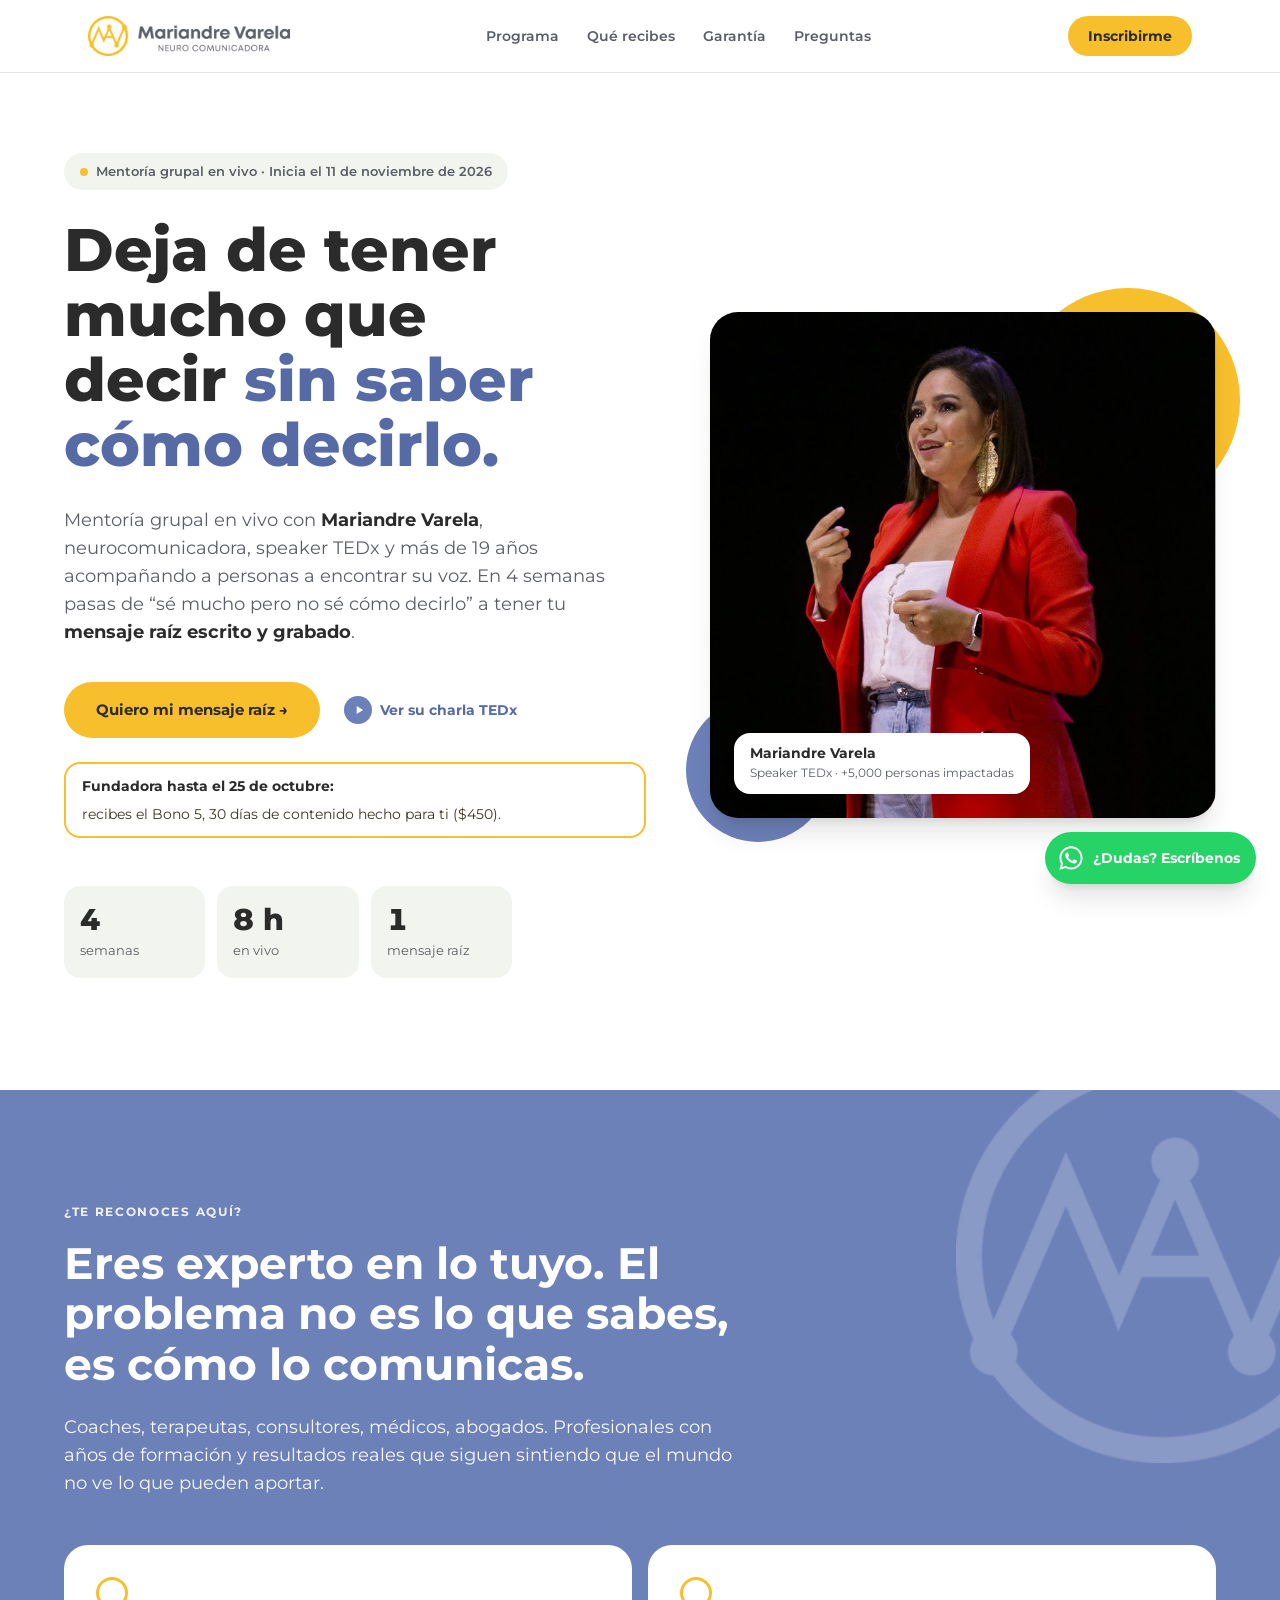
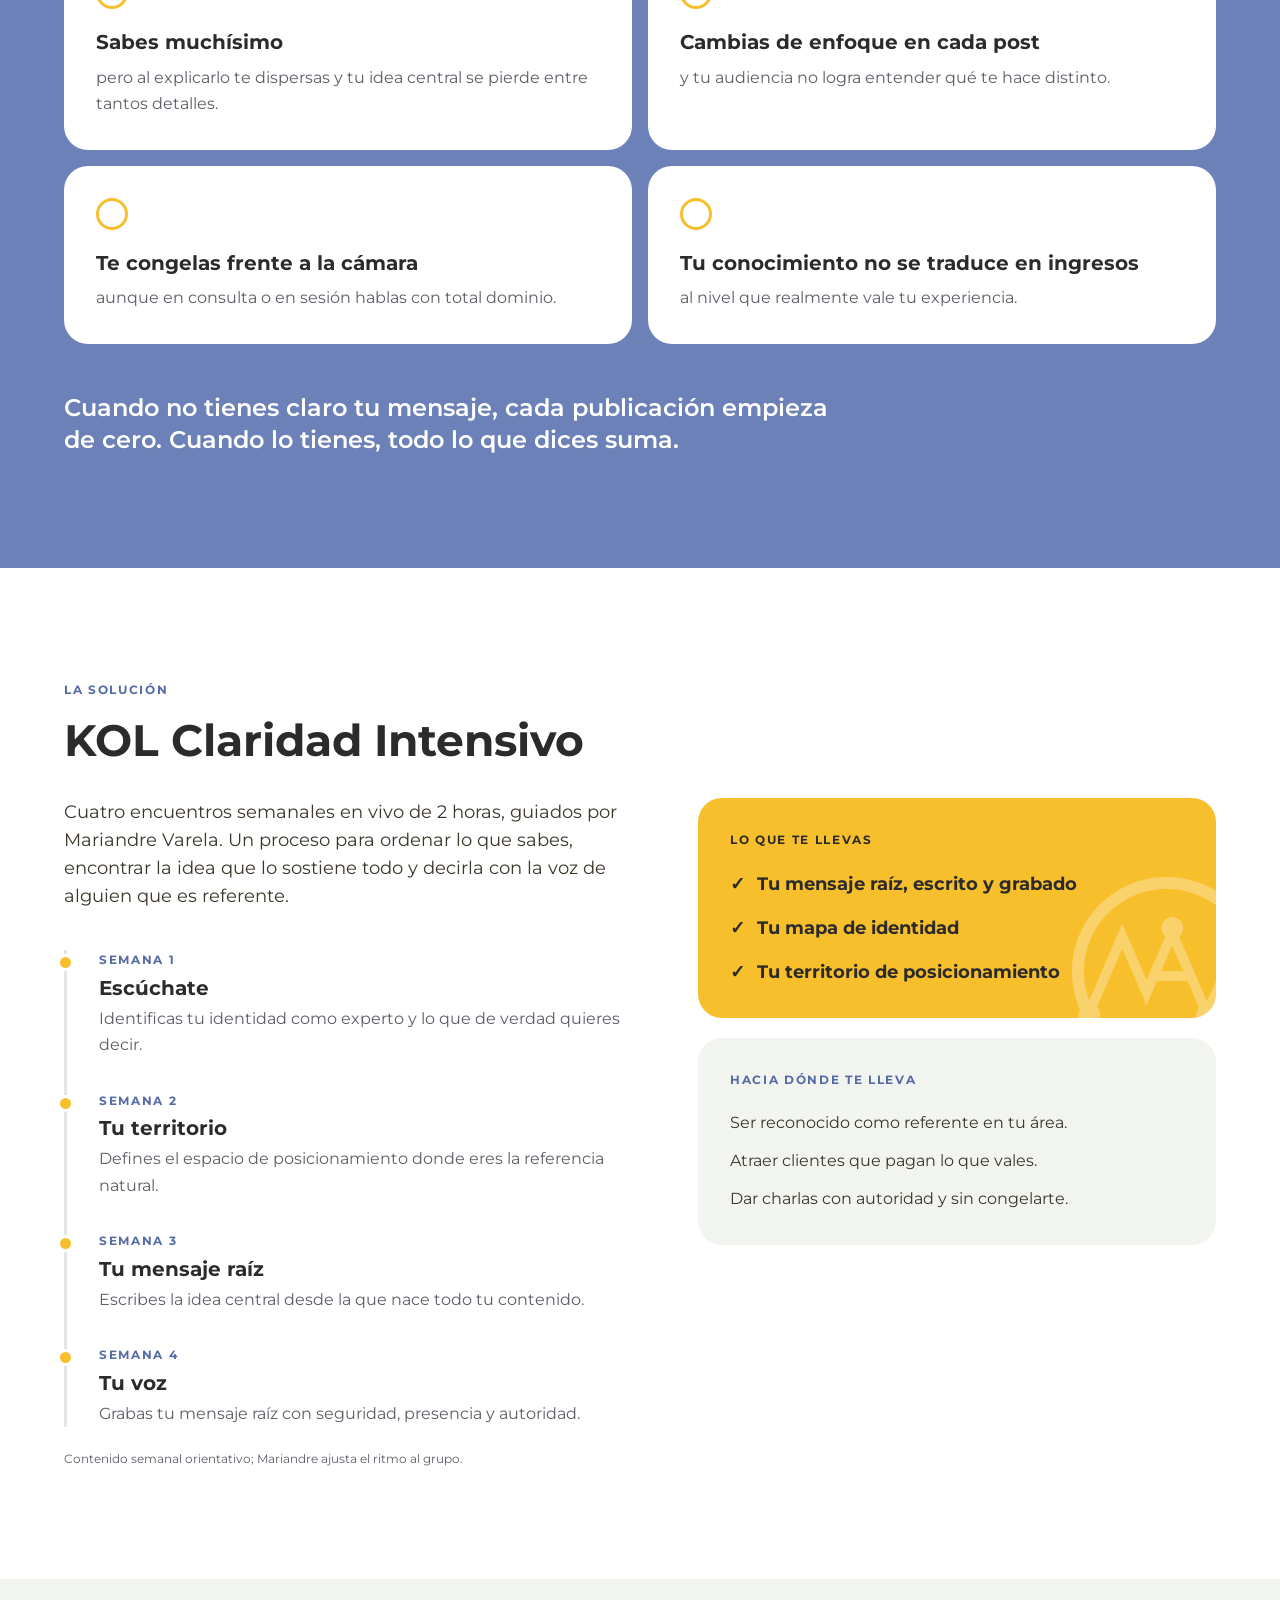
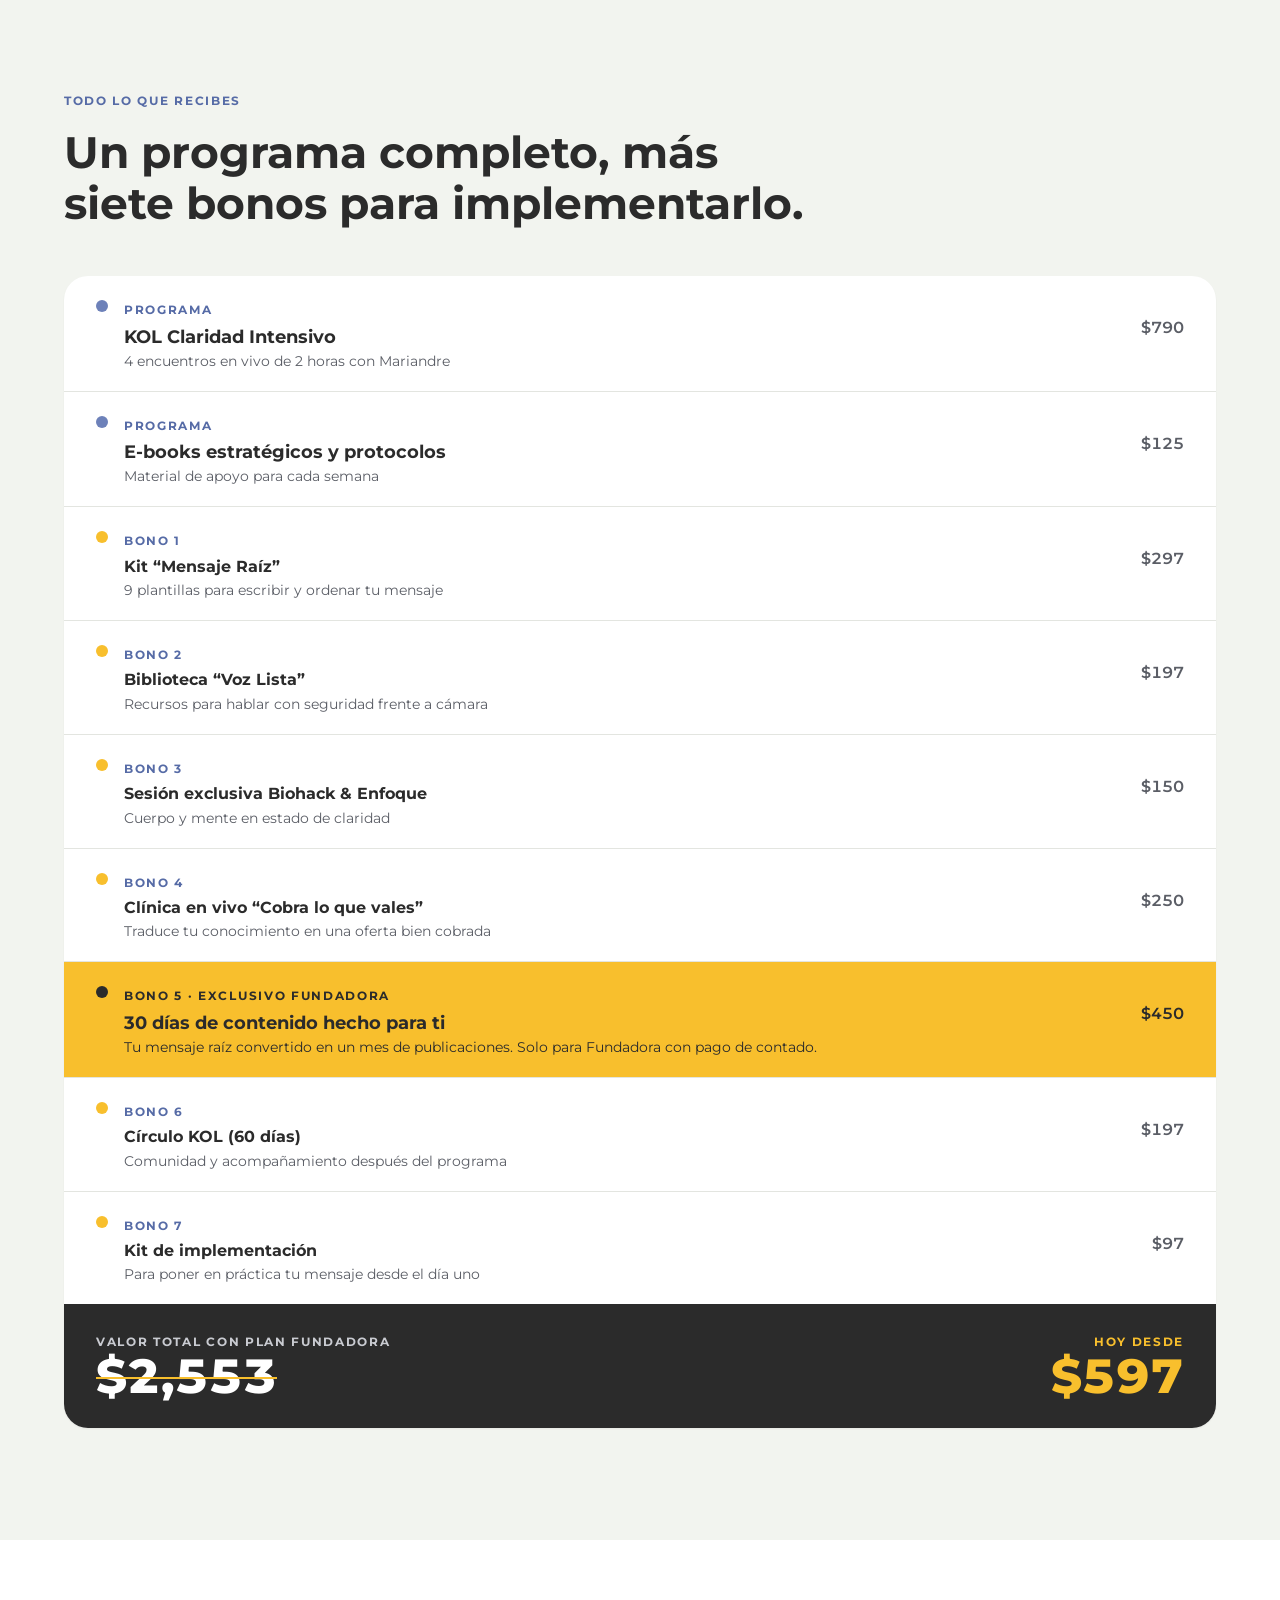
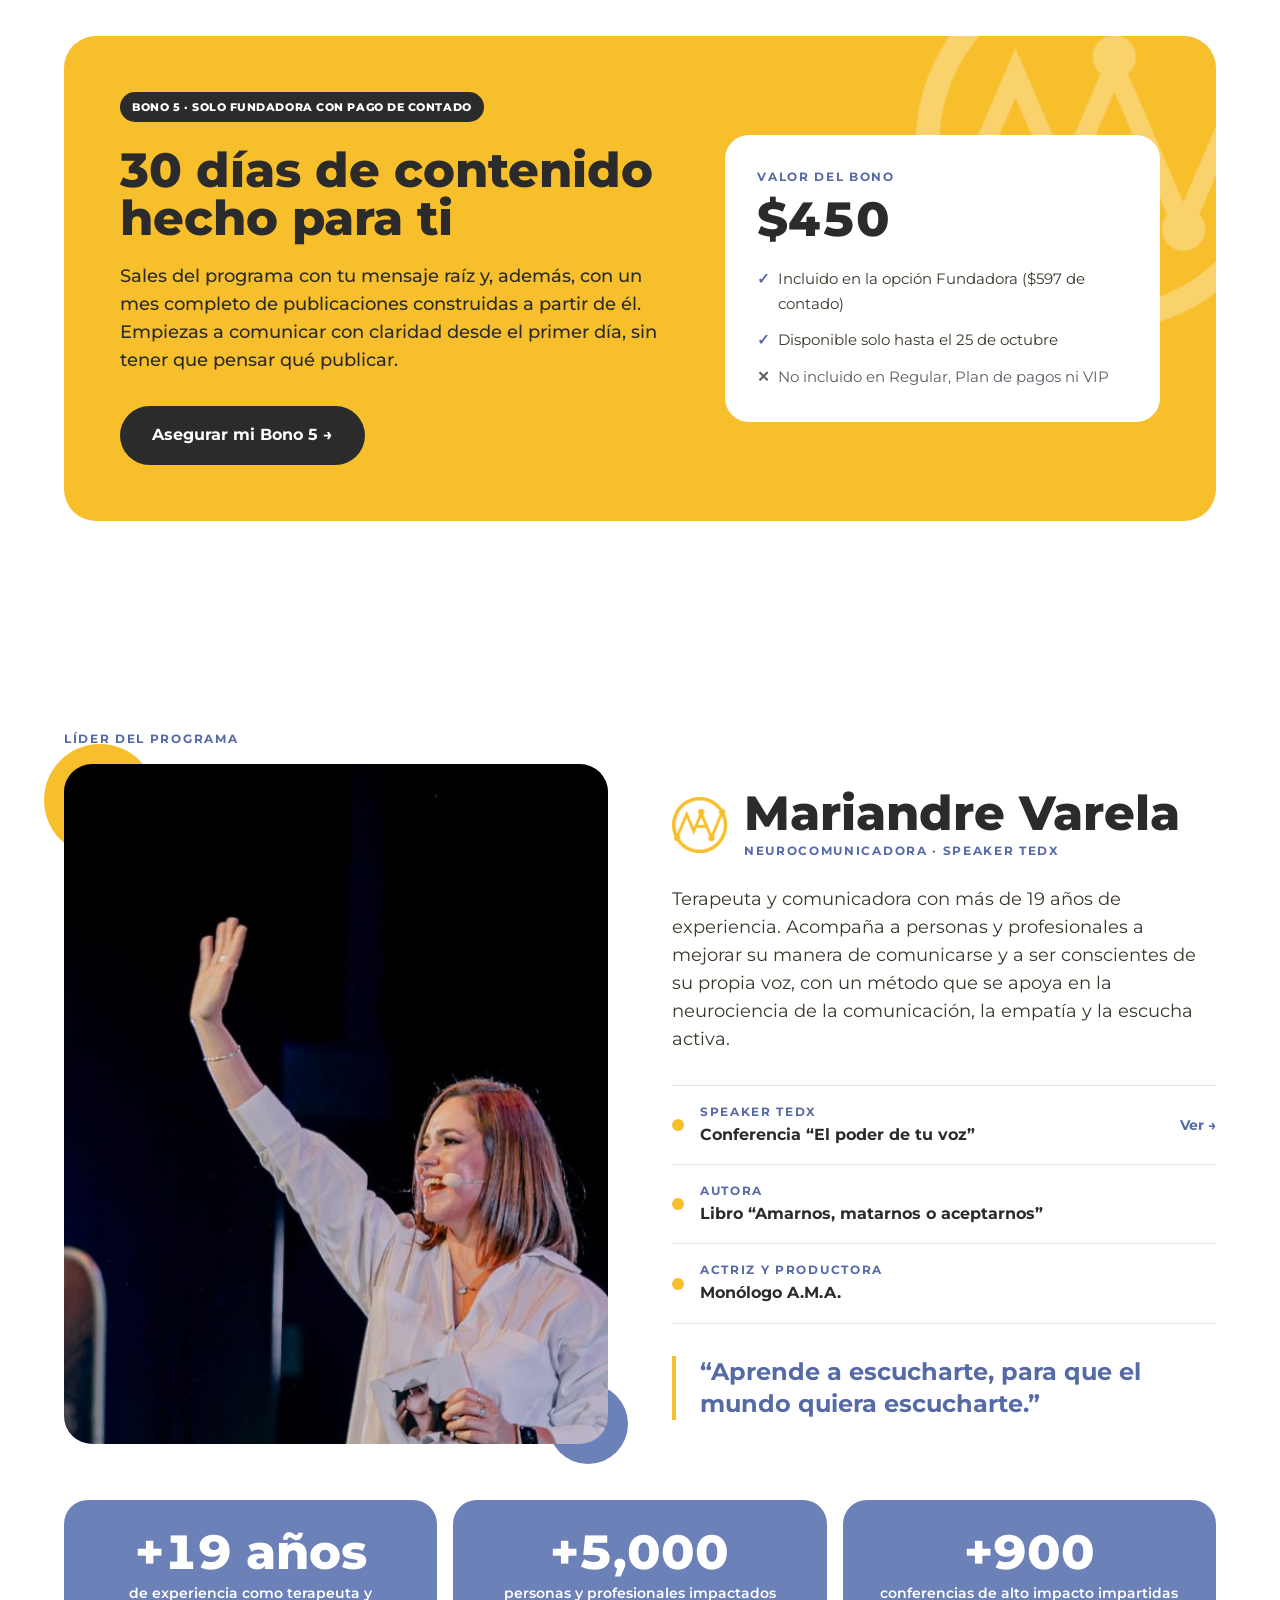
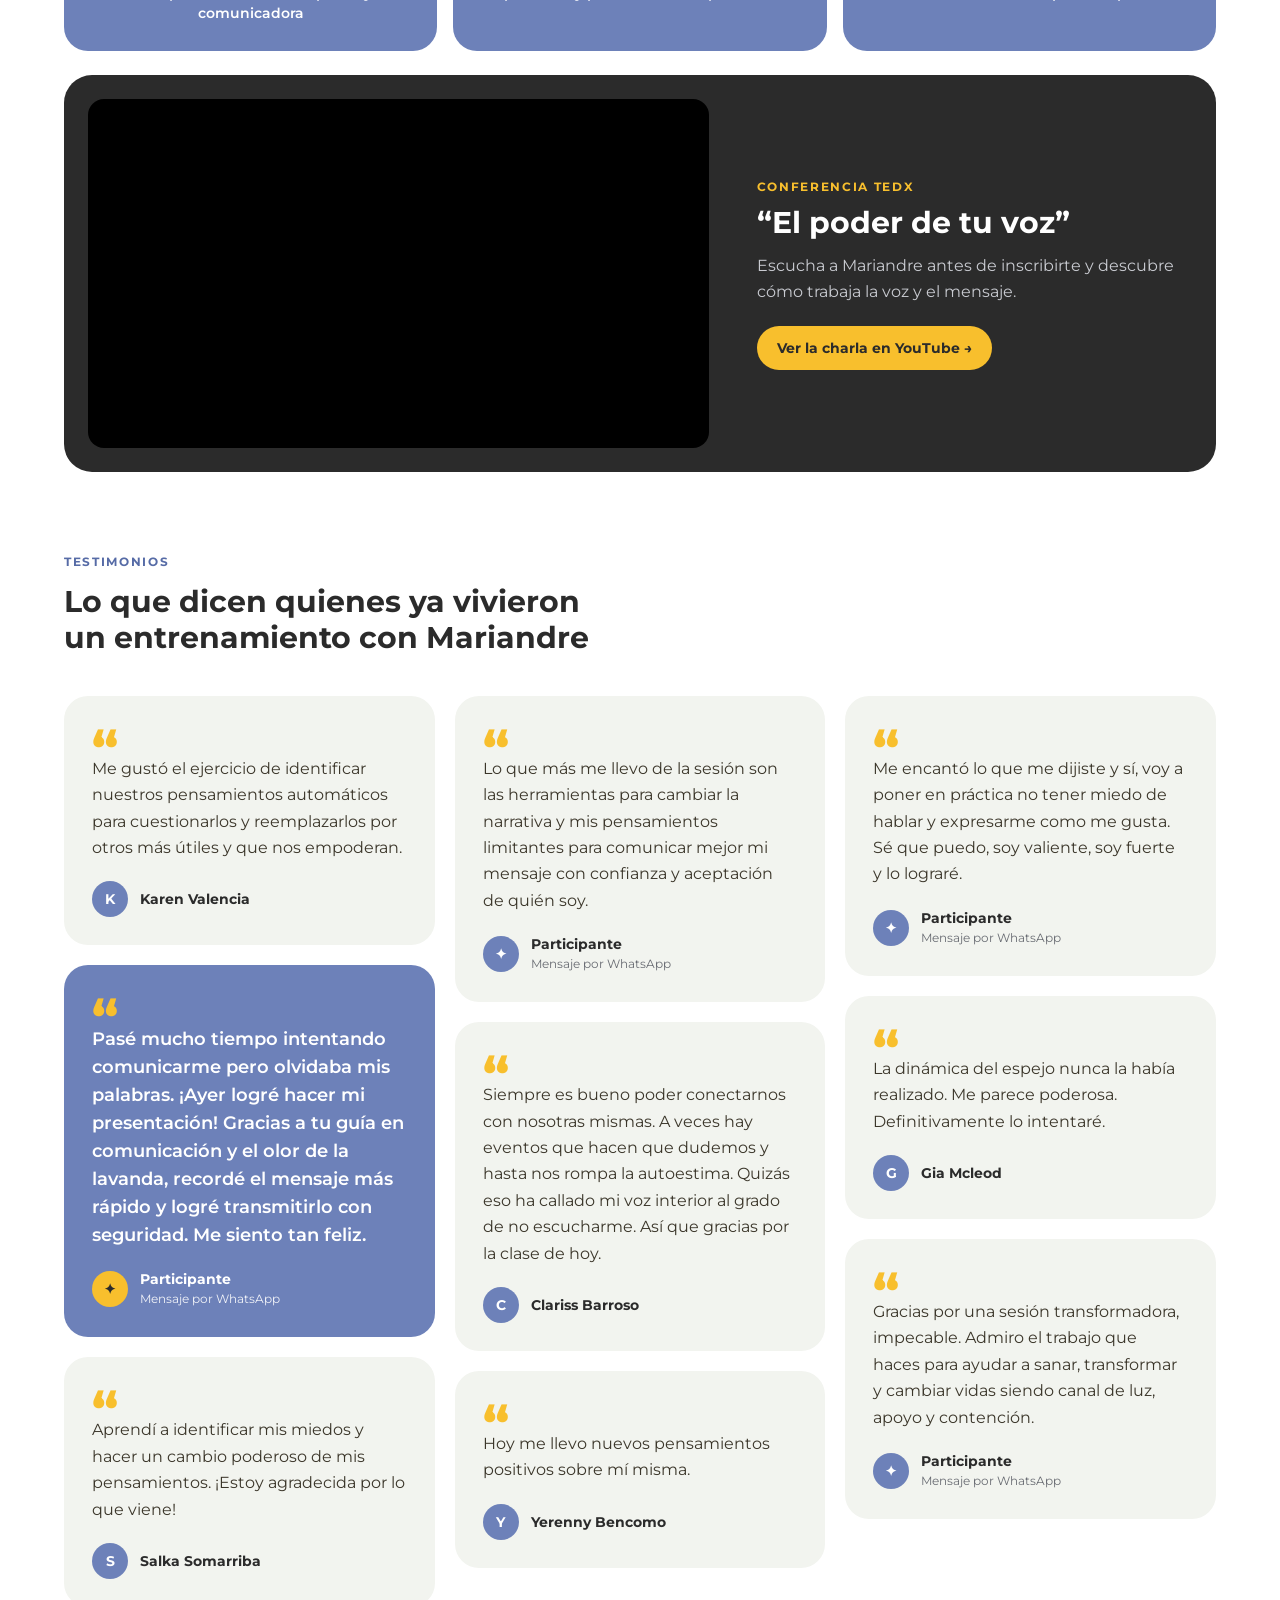
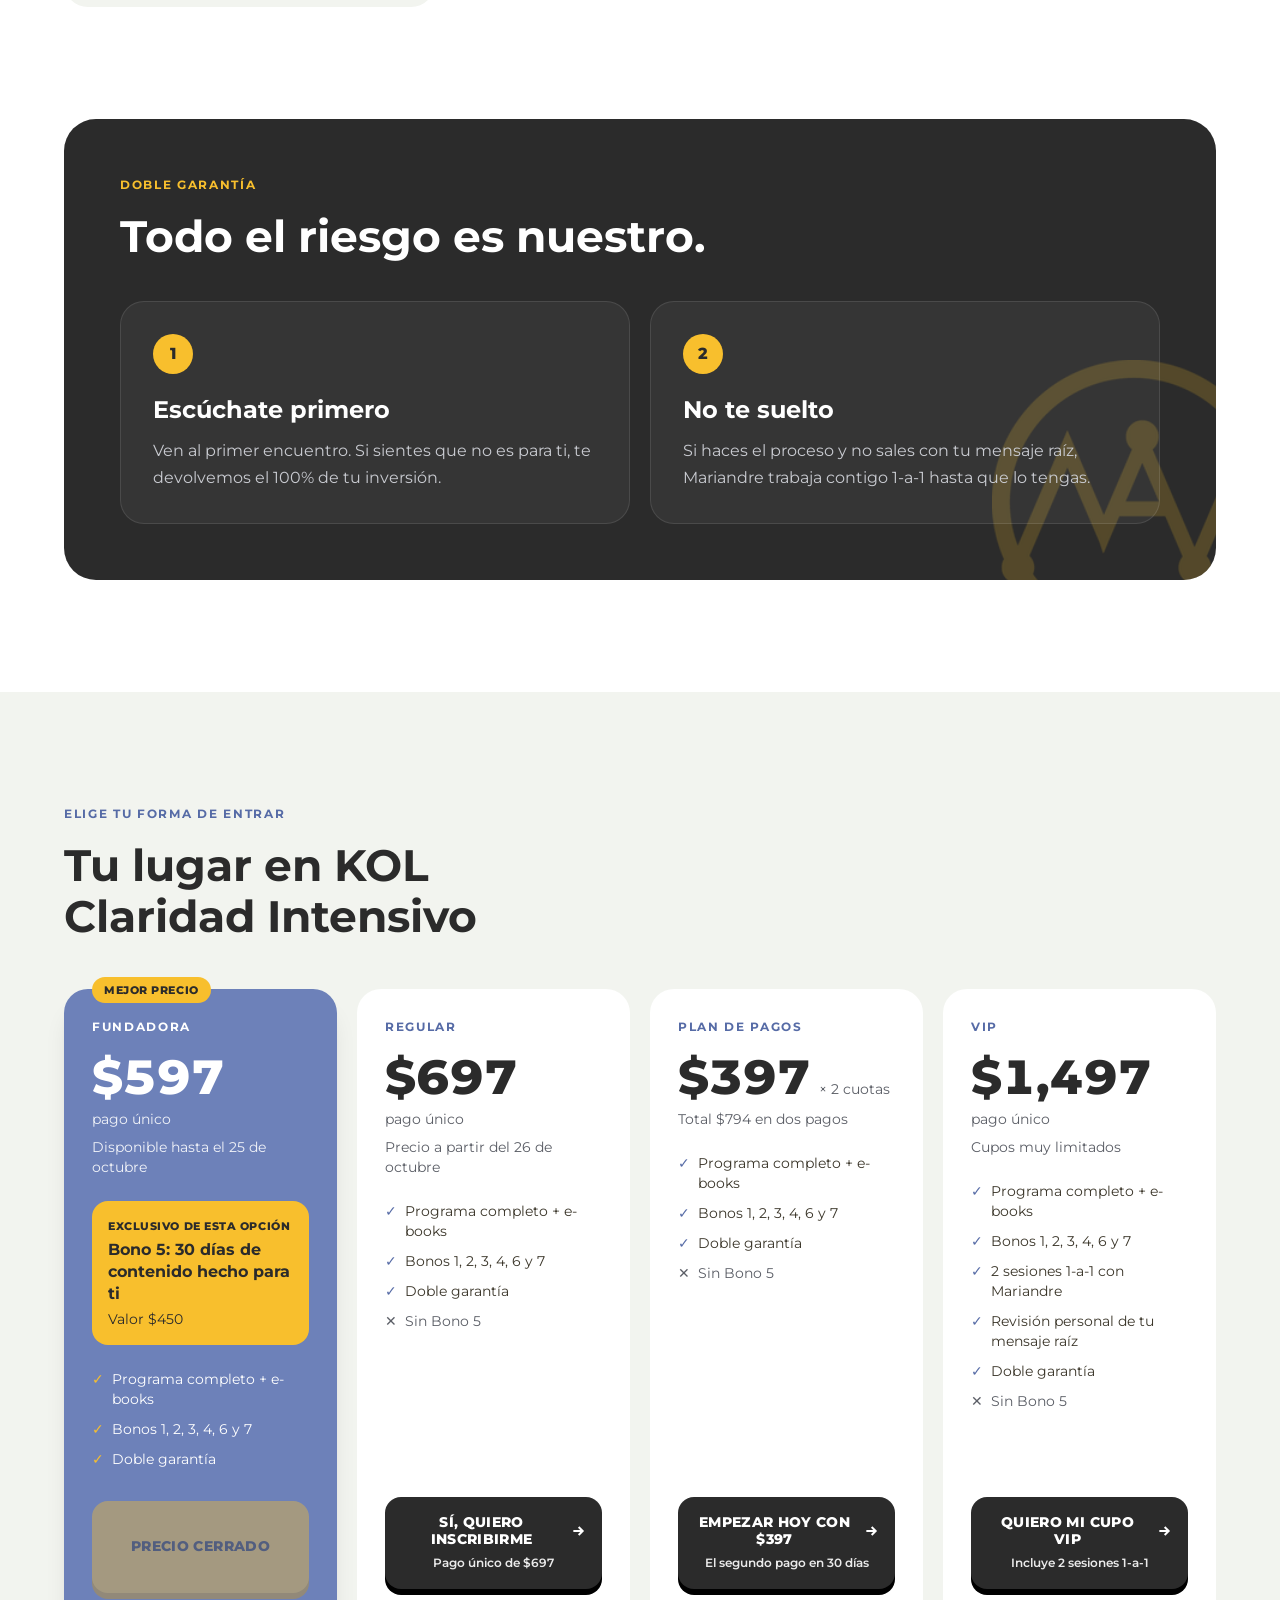
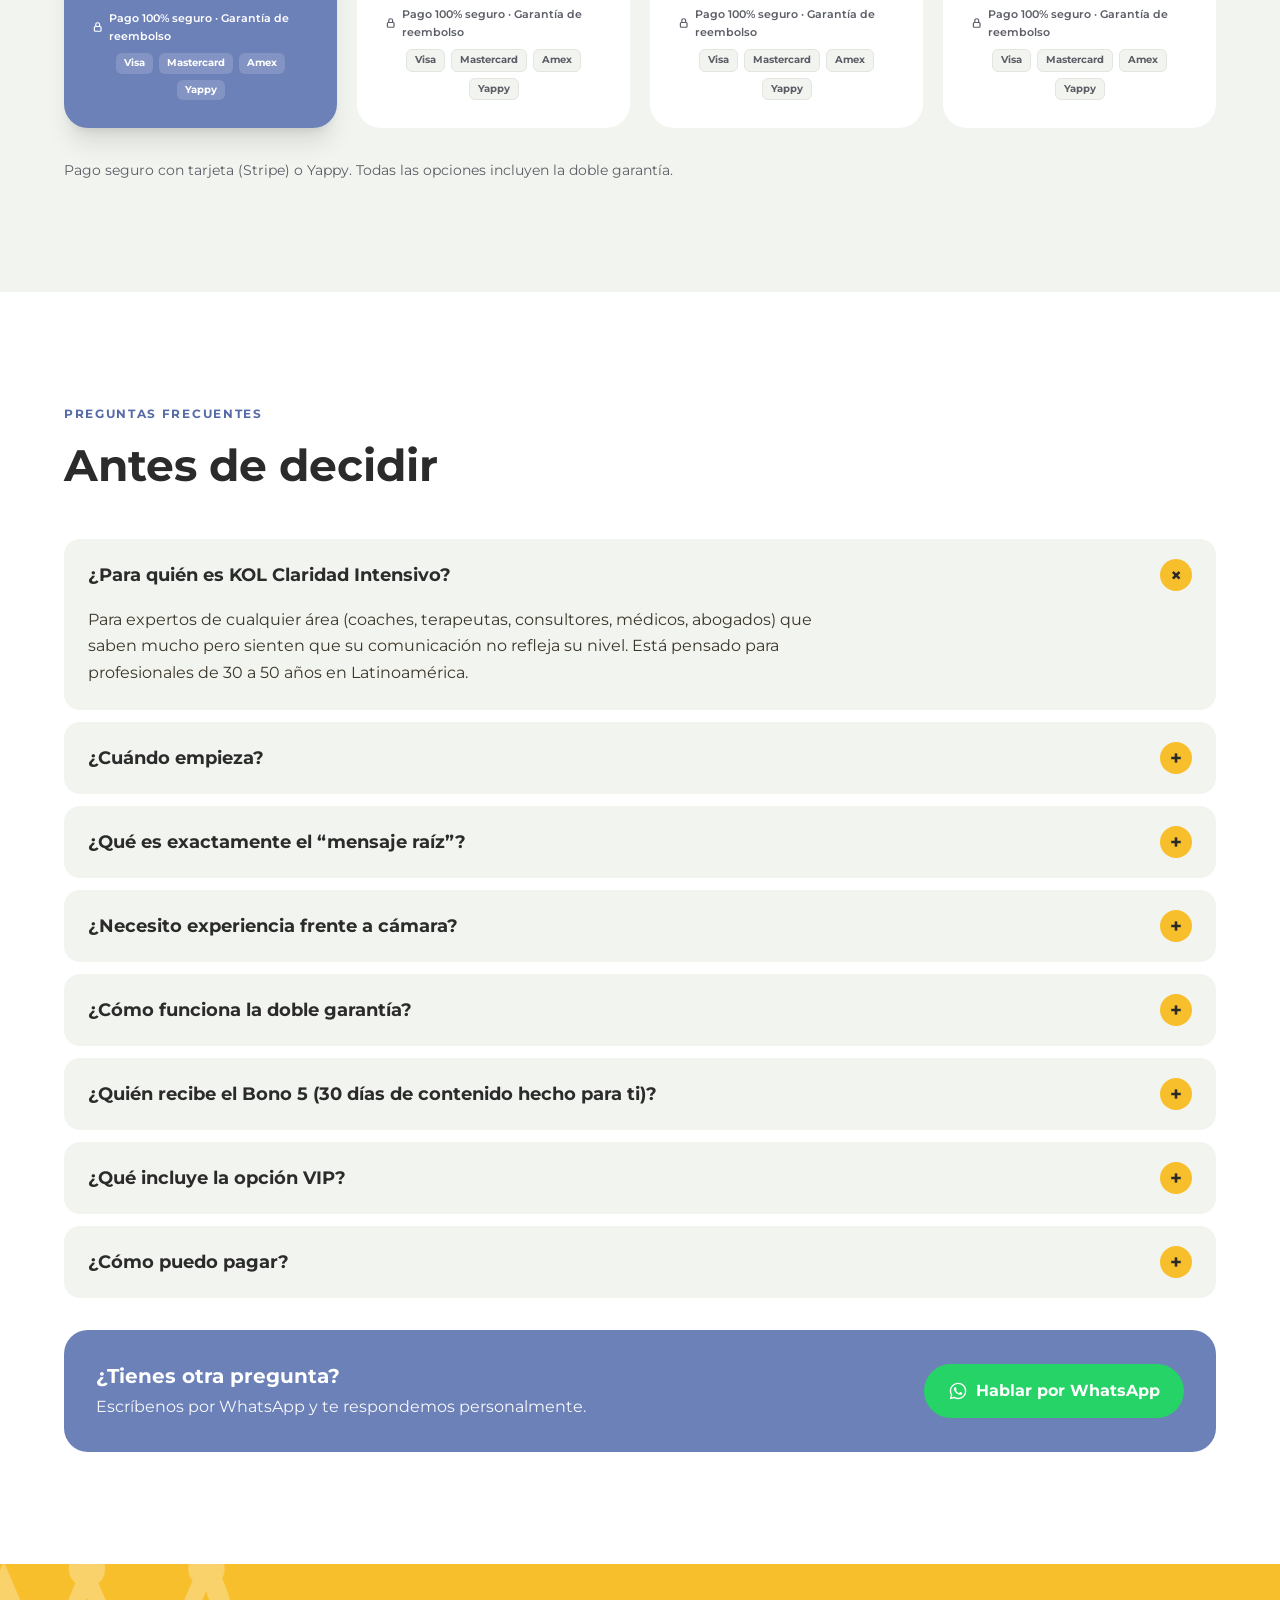
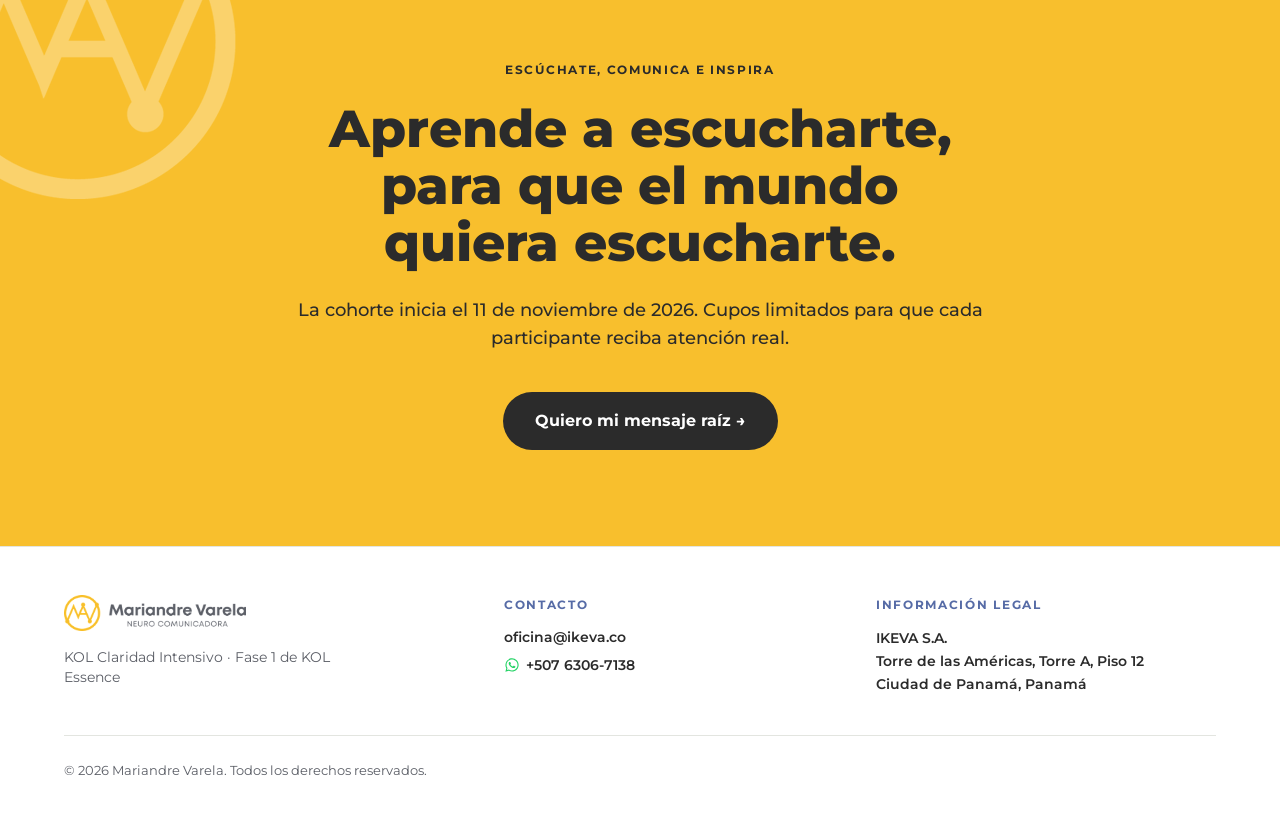
==== index.html @ 71fc7e51 "Add files via upload" ====
<!doctype html>
<html lang="es">
<head>
  <meta charset="utf-8">
  <meta name="viewport" content="width=device-width, initial-scale=1, viewport-fit=cover">
  <title>KOL Claridad Intensivo · Mariandre Varela</title>
  <meta name="description" content="Mentoría grupal en vivo con Mariandre Varela, neurocomunicadora y speaker TEDx. En 4 semanas pasas de “sé mucho pero no sé cómo decirlo” a tener tu mensaje raíz escrito y grabado.">
  <meta property="og:type" content="website">
  <meta property="og:url" content="https://mariandrevarela.com/">
  <meta property="og:title" content="KOL Claridad Intensivo · Mariandre Varela">
  <meta property="og:description" content="Deja de tener mucho que decir sin saber cómo decirlo. Mentoría grupal en vivo, 4 semanas. Inicia el 11 de noviembre de 2026.">
  <meta property="og:image" content="https://mariandrevarela.com/tedx.jpg">
  <meta name="twitter:card" content="summary_large_image">
  <link rel="icon" type="image/png" href="icon.png">
  <link rel="preconnect" href="https://fonts.googleapis.com">
  <link rel="preconnect" href="https://fonts.gstatic.com" crossorigin>
  <link rel="stylesheet" href="https://fonts.googleapis.com/css2?family=Montserrat:ital,wght@0,400;0,500;0,600;0,700;0,800;1,400&display=swap">
  <link rel="stylesheet" href="styles.css">
  <script defer src="app.js"></script>
</head>
<body>
  <div id="root"><div id="boot">Cargando KOL Claridad Intensivo…</div></div>
</body>
</html>
---- styles.css ----
*,:after,:before{--tw-border-spacing-x:0;--tw-border-spacing-y:0;--tw-translate-x:0;--tw-translate-y:0;--tw-rotate:0;--tw-skew-x:0;--tw-skew-y:0;--tw-scale-x:1;--tw-scale-y:1;--tw-pan-x: ;--tw-pan-y: ;--tw-pinch-zoom: ;--tw-scroll-snap-strictness:proximity;--tw-gradient-from-position: ;--tw-gradient-via-position: ;--tw-gradient-to-position: ;--tw-ordinal: ;--tw-slashed-zero: ;--tw-numeric-figure: ;--tw-numeric-spacing: ;--tw-numeric-fraction: ;--tw-ring-inset: ;--tw-ring-offset-width:0px;--tw-ring-offset-color:#fff;--tw-ring-color:rgba(59,130,246,.5);--tw-ring-offset-shadow:0 0 #0000;--tw-ring-shadow:0 0 #0000;--tw-shadow:0 0 #0000;--tw-shadow-colored:0 0 #0000;--tw-blur: ;--tw-brightness: ;--tw-contrast: ;--tw-grayscale: ;--tw-hue-rotate: ;--tw-invert: ;--tw-saturate: ;--tw-sepia: ;--tw-drop-shadow: ;--tw-backdrop-blur: ;--tw-backdrop-brightness: ;--tw-backdrop-contrast: ;--tw-backdrop-grayscale: ;--tw-backdrop-hue-rotate: ;--tw-backdrop-invert: ;--tw-backdrop-opacity: ;--tw-backdrop-saturate: ;--tw-backdrop-sepia: ;--tw-contain-size: ;--tw-contain-layout: ;--tw-contain-paint: ;--tw-contain-style: }::backdrop{--tw-border-spacing-x:0;--tw-border-spacing-y:0;--tw-translate-x:0;--tw-translate-y:0;--tw-rotate:0;--tw-skew-x:0;--tw-skew-y:0;--tw-scale-x:1;--tw-scale-y:1;--tw-pan-x: ;--tw-pan-y: ;--tw-pinch-zoom: ;--tw-scroll-snap-strictness:proximity;--tw-gradient-from-position: ;--tw-gradient-via-position: ;--tw-gradient-to-position: ;--tw-ordinal: ;--tw-slashed-zero: ;--tw-numeric-figure: ;--tw-numeric-spacing: ;--tw-numeric-fraction: ;--tw-ring-inset: ;--tw-ring-offset-width:0px;--tw-ring-offset-color:#fff;--tw-ring-color:rgba(59,130,246,.5);--tw-ring-offset-shadow:0 0 #0000;--tw-ring-shadow:0 0 #0000;--tw-shadow:0 0 #0000;--tw-shadow-colored:0 0 #0000;--tw-blur: ;--tw-brightness: ;--tw-contrast: ;--tw-grayscale: ;--tw-hue-rotate: ;--tw-invert: ;--tw-saturate: ;--tw-sepia: ;--tw-drop-shadow: ;--tw-backdrop-blur: ;--tw-backdrop-brightness: ;--tw-backdrop-contrast: ;--tw-backdrop-grayscale: ;--tw-backdrop-hue-rotate: ;--tw-backdrop-invert: ;--tw-backdrop-opacity: ;--tw-backdrop-saturate: ;--tw-backdrop-sepia: ;--tw-contain-size: ;--tw-contain-layout: ;--tw-contain-paint: ;--tw-contain-style: }/*! tailwindcss v3.4.16 | MIT License | https://tailwindcss.com*/*,:after,:before{box-sizing:border-box;border:0 solid #e5e7eb}:after,:before{--tw-content:""}:host,html{line-height:1.5;-webkit-text-size-adjust:100%;-moz-tab-size:4;-o-tab-size:4;tab-size:4;font-family:ui-sans-serif,system-ui,sans-serif,Apple Color Emoji,Segoe UI Emoji,Segoe UI Symbol,Noto Color Emoji;font-feature-settings:normal;font-variation-settings:normal;-webkit-tap-highlight-color:transparent}body{margin:0;line-height:inherit}hr{height:0;color:inherit;border-top-width:1px}abbr:where([title]){-webkit-text-decoration:underline dotted;text-decoration:underline dotted}h1,h2,h3,h4,h5,h6{font-size:inherit;font-weight:inherit}a{color:inherit;text-decoration:inherit}b,strong{font-weight:bolder}code,kbd,pre,samp{font-family:ui-monospace,SFMono-Regular,Menlo,Monaco,Consolas,Liberation Mono,Courier New,monospace;font-feature-settings:normal;font-variation-settings:normal;font-size:1em}small{font-size:80%}sub,sup{font-size:75%;line-height:0;position:relative;vertical-align:baseline}sub{bottom:-.25em}sup{top:-.5em}table{text-indent:0;border-color:inherit;border-collapse:collapse}button,input,optgroup,select,textarea{font-family:inherit;font-feature-settings:inherit;font-variation-settings:inherit;font-size:100%;font-weight:inherit;line-height:inherit;letter-spacing:inherit;color:inherit;margin:0;padding:0}button,select{text-transform:none}button,input:where([type=button]),input:where([type=reset]),input:where([type=submit]){-webkit-appearance:button;background-color:transparent;background-image:none}:-moz-focusring{outline:auto}:-moz-ui-invalid{box-shadow:none}progress{vertical-align:baseline}::-webkit-inner-spin-button,::-webkit-outer-spin-button{height:auto}[type=search]{-webkit-appearance:textfield;outline-offset:-2px}::-webkit-search-decoration{-webkit-appearance:none}::-webkit-file-upload-button{-webkit-appearance:button;font:inherit}summary{display:list-item}blockquote,dd,dl,figure,h1,h2,h3,h4,h5,h6,hr,p,pre{margin:0}fieldset{margin:0}fieldset,legend{padding:0}menu,ol,ul{list-style:none;margin:0;padding:0}dialog{padding:0}textarea{resize:vertical}input::-moz-placeholder,textarea::-moz-placeholder{opacity:1;color:#9ca3af}input::placeholder,textarea::placeholder{opacity:1;color:#9ca3af}[role=button],button{cursor:pointer}:disabled{cursor:default}audio,canvas,embed,iframe,img,object,svg,video{display:block;vertical-align:middle}img,video{max-width:100%;height:auto}[hidden]:where(:not([hidden=until-found])){display:none}.pointer-events-none{pointer-events:none}.fixed{position:fixed}.absolute{position:absolute}.relative{position:relative}.sticky{position:sticky}.inset-0{inset:0}.-bottom-12{bottom:-3rem}.-bottom-16{bottom:-4rem}.-bottom-5{bottom:-1.25rem}.-bottom-6{bottom:-1.5rem}.-left-20{left:-5rem}.-left-5{left:-1.25rem}.-left-6{left:-1.5rem}.-left-\[10px\]{left:-10px}.-right-12{right:-3rem}.-right-16{right:-4rem}.-right-20{right:-5rem}.-right-24{right:-6rem}.-right-5{right:-1.25rem}.-right-6{right:-1.5rem}.-top-10{top:-2.5rem}.-top-20{top:-5rem}.-top-3{top:-.75rem}.-top-5{top:-1.25rem}.-top-6{top:-1.5rem}.bottom-4{bottom:1rem}.left-4{left:1rem}.left-7{left:1.75rem}.right-4{right:1rem}.top-1{top:.25rem}.z-40{z-index:40}.z-50{z-index:50}.mx-auto{margin-left:auto;margin-right:auto}.-mt-1{margin-top:-.25rem}.-mt-4{margin-top:-1rem}.mb-10{margin-bottom:2.5rem}.mb-12{margin-bottom:3rem}.mb-3{margin-bottom:.75rem}.mb-4{margin-bottom:1rem}.mb-5{margin-bottom:1.25rem}.ml-0\.5{margin-left:.125rem}.ml-1{margin-left:.25rem}.mt-0\.5{margin-top:.125rem}.mt-1{margin-top:.25rem}.mt-10{margin-top:2.5rem}.mt-12{margin-top:3rem}.mt-14{margin-top:3.5rem}.mt-2{margin-top:.5rem}.mt-20{margin-top:5rem}.mt-3{margin-top:.75rem}.mt-4{margin-top:1rem}.mt-5{margin-top:1.25rem}.mt-6{margin-top:1.5rem}.mt-7{margin-top:1.75rem}.mt-8{margin-top:2rem}.mt-9{margin-top:2.25rem}.block{display:block}.flex{display:flex}.inline-flex{display:inline-flex}.grid{display:grid}.hidden{display:none}.aspect-\[4\/5\]{aspect-ratio:4/5}.aspect-square{aspect-ratio:1/1}.aspect-video{aspect-ratio:16/9}.h-1\.5{height:.375rem}.h-10{height:2.5rem}.h-14{height:3.5rem}.h-2{height:.5rem}.h-20{height:5rem}.h-28{height:7rem}.h-3{height:.75rem}.h-3\.5{height:.875rem}.h-4{height:1rem}.h-40{height:10rem}.h-5{height:1.25rem}.h-6{height:1.5rem}.h-7{height:1.75rem}.h-8{height:2rem}.h-9{height:2.25rem}.h-\[17px\]{height:17px}.h-\[72px\]{height:72px}.h-full{height:100%}.min-h-\[92px\]{min-height:92px}.w-10{width:2.5rem}.w-14{width:3.5rem}.w-2{width:.5rem}.w-2\/3{width:66.666667%}.w-20{width:5rem}.w-28{width:7rem}.w-3{width:.75rem}.w-3\.5{width:.875rem}.w-4{width:1rem}.w-40{width:10rem}.w-48{width:12rem}.w-5{width:1.25rem}.w-7{width:1.75rem}.w-72{width:18rem}.w-8{width:2rem}.w-80{width:20rem}.w-9{width:2.25rem}.w-\[17px\]{width:17px}.w-\[380px\]{width:380px}.w-\[420px\]{width:420px}.w-auto{width:auto}.w-full{width:100%}.min-w-0{min-width:0}.max-w-2xl{max-width:42rem}.max-w-3xl{max-width:48rem}.max-w-6xl{max-width:72rem}.max-w-md{max-width:28rem}.max-w-none{max-width:none}.max-w-xl{max-width:36rem}.max-w-xs{max-width:20rem}.flex-1{flex:1 1 0%}.shrink-0{flex-shrink:0}.cursor-pointer{cursor:pointer}.select-none{-webkit-user-select:none;-moz-user-select:none;user-select:none}.select-all{-webkit-user-select:all;-moz-user-select:all;user-select:all}.list-none{list-style-type:none}.columns-1{-moz-columns:1;column-count:1}.break-inside-avoid{-moz-column-break-inside:avoid;break-inside:avoid}.grid-cols-3{grid-template-columns:repeat(3,minmax(0,1fr))}.flex-col{flex-direction:column}.flex-wrap{flex-wrap:wrap}.items-start{align-items:flex-start}.items-end{align-items:flex-end}.items-center{align-items:center}.items-baseline{align-items:baseline}.items-stretch{align-items:stretch}.justify-center{justify-content:center}.justify-between{justify-content:space-between}.gap-1\.5{gap:.375rem}.gap-10{gap:2.5rem}.gap-12{gap:3rem}.gap-2{gap:.5rem}.gap-3{gap:.75rem}.gap-4{gap:1rem}.gap-5{gap:1.25rem}.gap-6{gap:1.5rem}.gap-7{gap:1.75rem}.gap-8{gap:2rem}.gap-x-4{-moz-column-gap:1rem;column-gap:1rem}.gap-x-6{-moz-column-gap:1.5rem;column-gap:1.5rem}.gap-y-2{row-gap:.5rem}.gap-y-4{row-gap:1rem}.space-y-2>:not([hidden])~:not([hidden]){--tw-space-y-reverse:0;margin-top:calc(.5rem*(1 - var(--tw-space-y-reverse)));margin-bottom:calc(.5rem*var(--tw-space-y-reverse))}.space-y-2\.5>:not([hidden])~:not([hidden]){--tw-space-y-reverse:0;margin-top:calc(.625rem*(1 - var(--tw-space-y-reverse)));margin-bottom:calc(.625rem*var(--tw-space-y-reverse))}.space-y-3>:not([hidden])~:not([hidden]){--tw-space-y-reverse:0;margin-top:calc(.75rem*(1 - var(--tw-space-y-reverse)));margin-bottom:calc(.75rem*var(--tw-space-y-reverse))}.space-y-4>:not([hidden])~:not([hidden]){--tw-space-y-reverse:0;margin-top:calc(1rem*(1 - var(--tw-space-y-reverse)));margin-bottom:calc(1rem*var(--tw-space-y-reverse))}.space-y-5>:not([hidden])~:not([hidden]){--tw-space-y-reverse:0;margin-top:calc(1.25rem*(1 - var(--tw-space-y-reverse)));margin-bottom:calc(1.25rem*var(--tw-space-y-reverse))}.divide-y>:not([hidden])~:not([hidden]){--tw-divide-y-reverse:0;border-top-width:calc(1px*(1 - var(--tw-divide-y-reverse)));border-bottom-width:calc(1px*var(--tw-divide-y-reverse))}.divide-line>:not([hidden])~:not([hidden]){border-color:var(--line)}.overflow-hidden{overflow:hidden}.whitespace-nowrap{white-space:nowrap}.rounded-2xl{border-radius:1rem}.rounded-3xl{border-radius:1.5rem}.rounded-\[28px\]{border-radius:28px}.rounded-\[32px\]{border-radius:32px}.rounded-full{border-radius:9999px}.rounded-md{border-radius:.375rem}.border{border-width:1px}.border-2{border-width:2px}.border-\[3px\]{border-width:3px}.border-y{border-top-width:1px}.border-b,.border-y{border-bottom-width:1px}.border-l-4{border-left-width:4px}.border-l-\[3px\]{border-left-width:3px}.border-t{border-top-width:1px}.border-bg{border-color:var(--bg)}.border-line{border-color:var(--line)}.border-transparent{border-color:transparent}.border-white\/10{border-color:hsla(0,0%,100%,.1)}.border-yellow{border-color:var(--yellow)}.bg-\[\#25D366\]{--tw-bg-opacity:1;background-color:rgb(37 211 102/var(--tw-bg-opacity,1))}.bg-band{background-color:var(--band)}.bg-bg{background-color:var(--bg)}.bg-black{--tw-bg-opacity:1;background-color:rgb(0 0 0/var(--tw-bg-opacity,1))}.bg-black\/60{background-color:rgba(0,0,0,.6)}.bg-blue{background-color:var(--blue)}.bg-line{background-color:var(--line)}.bg-panel{background-color:var(--panel)}.bg-surface{background-color:var(--surface)}.bg-white\/15{background-color:hsla(0,0%,100%,.15)}.bg-white\/5{background-color:hsla(0,0%,100%,.05)}.bg-yellow{background-color:var(--yellow)}.object-cover{-o-object-fit:cover;object-fit:cover}.object-\[70\%_center\]{-o-object-position:70% center;object-position:70% center}.object-top{-o-object-position:top;object-position:top}.p-4{padding:1rem}.p-6{padding:1.5rem}.p-7{padding:1.75rem}.p-8{padding:2rem}.px-2{padding-left:.5rem;padding-right:.5rem}.px-3{padding-left:.75rem;padding-right:.75rem}.px-4{padding-left:1rem;padding-right:1rem}.px-5{padding-left:1.25rem;padding-right:1.25rem}.px-6{padding-left:1.5rem;padding-right:1.5rem}.px-8{padding-left:2rem;padding-right:2rem}.py-0\.5{padding-top:.125rem;padding-bottom:.125rem}.py-1{padding-top:.25rem;padding-bottom:.25rem}.py-1\.5{padding-top:.375rem;padding-bottom:.375rem}.py-2{padding-top:.5rem;padding-bottom:.5rem}.py-2\.5{padding-top:.625rem;padding-bottom:.625rem}.py-20{padding-top:5rem;padding-bottom:5rem}.py-24{padding-top:6rem;padding-bottom:6rem}.py-3{padding-top:.75rem;padding-bottom:.75rem}.py-3\.5{padding-top:.875rem;padding-bottom:.875rem}.py-4{padding-top:1rem;padding-bottom:1rem}.py-5{padding-top:1.25rem;padding-bottom:1.25rem}.py-7{padding-top:1.75rem;padding-bottom:1.75rem}.pb-20{padding-bottom:5rem}.pb-28{padding-bottom:7rem}.pb-3{padding-bottom:.75rem}.pb-6{padding-bottom:1.5rem}.pb-8{padding-bottom:2rem}.pl-3{padding-left:.75rem}.pl-6{padding-left:1.5rem}.pl-8{padding-left:2rem}.pr-4{padding-right:1rem}.pt-12{padding-top:3rem}.pt-14{padding-top:3.5rem}.pt-5{padding-top:1.25rem}.pt-6{padding-top:1.5rem}.text-left{text-align:left}.text-center{text-align:center}.text-right{text-align:right}.text-2xl{font-size:1.5rem;line-height:2rem}.text-3xl{font-size:1.875rem;line-height:2.25rem}.text-4xl{font-size:2.25rem;line-height:2.5rem}.text-5xl{font-size:3rem;line-height:1}.text-\[10px\]{font-size:10px}.text-\[11px\]{font-size:11px}.text-\[12px\]{font-size:12px}.text-\[13px\]{font-size:13px}.text-\[14px\]{font-size:14px}.text-\[15px\]{font-size:15px}.text-\[2\.35rem\]{font-size:2.35rem}.text-lg{font-size:1.125rem;line-height:1.75rem}.text-sm{font-size:.875rem;line-height:1.25rem}.text-xl{font-size:1.25rem;line-height:1.75rem}.text-xs{font-size:.75rem;line-height:1rem}.font-bold{font-weight:700}.font-extrabold{font-weight:800}.font-medium{font-weight:500}.font-semibold{font-weight:600}.uppercase{text-transform:uppercase}.normal-case{text-transform:none}.not-italic{font-style:normal}.leading-\[1\.15\]{line-height:1.15}.leading-\[1\.1\]{line-height:1.1}.leading-none{line-height:1}.leading-relaxed{line-height:1.625}.leading-snug{line-height:1.375}.leading-tight{line-height:1.25}.tracking-wide{letter-spacing:.025em}.tracking-wider{letter-spacing:.05em}.text-\[\#25D366\]{--tw-text-opacity:1;color:rgb(37 211 102/var(--tw-text-opacity,1))}.text-band-fg{color:var(--band-fg)}.text-band-muted{color:var(--band-muted)}.text-blue-text{color:var(--blue-text)}.text-fg{color:var(--fg)}.text-ink{color:var(--ink)}.text-muted{color:var(--muted)}.text-on-blue{color:var(--on-blue)}.text-on-yellow{color:var(--on-yellow)}.text-white{--tw-text-opacity:1;color:rgb(255 255 255/var(--tw-text-opacity,1))}.text-yellow{color:var(--yellow)}.line-through{text-decoration-line:line-through}.decoration-yellow{text-decoration-color:var(--yellow)}.decoration-2{text-decoration-thickness:2px}.opacity-20{opacity:.2}.opacity-30{opacity:.3}.opacity-80{opacity:.8}.opacity-90{opacity:.9}.opacity-95{opacity:.95}.shadow-2xl{--tw-shadow:0 25px 50px -12px rgba(0,0,0,.25);--tw-shadow-colored:0 25px 50px -12px var(--tw-shadow-color);box-shadow:var(--tw-ring-offset-shadow,0 0 #0000),var(--tw-ring-shadow,0 0 #0000),var(--tw-shadow)}.shadow-\[0_6px_0_0_\#000\]{--tw-shadow:0 6px 0 0 #000;--tw-shadow-colored:0 6px 0 0 var(--tw-shadow-color)}.shadow-\[0_6px_0_0_\#000\],.shadow-\[0_6px_0_0_\#C9971A\]{box-shadow:var(--tw-ring-offset-shadow,0 0 #0000),var(--tw-ring-shadow,0 0 #0000),var(--tw-shadow)}.shadow-\[0_6px_0_0_\#C9971A\]{--tw-shadow:0 6px 0 0 #c9971a;--tw-shadow-colored:0 6px 0 0 var(--tw-shadow-color)}.shadow-lg{--tw-shadow:0 10px 15px -3px rgba(0,0,0,.1),0 4px 6px -4px rgba(0,0,0,.1);--tw-shadow-colored:0 10px 15px -3px var(--tw-shadow-color),0 4px 6px -4px var(--tw-shadow-color)}.shadow-lg,.shadow-sm{box-shadow:var(--tw-ring-offset-shadow,0 0 #0000),var(--tw-ring-shadow,0 0 #0000),var(--tw-shadow)}.shadow-sm{--tw-shadow:0 1px 2px 0 rgba(0,0,0,.05);--tw-shadow-colored:0 1px 2px 0 var(--tw-shadow-color)}.shadow-xl{--tw-shadow:0 20px 25px -5px rgba(0,0,0,.1),0 8px 10px -6px rgba(0,0,0,.1);--tw-shadow-colored:0 20px 25px -5px var(--tw-shadow-color),0 8px 10px -6px var(--tw-shadow-color);box-shadow:var(--tw-ring-offset-shadow,0 0 #0000),var(--tw-ring-shadow,0 0 #0000),var(--tw-shadow)}.backdrop-blur{--tw-backdrop-blur:blur(8px);-webkit-backdrop-filter:var(--tw-backdrop-blur) var(--tw-backdrop-brightness) var(--tw-backdrop-contrast) var(--tw-backdrop-grayscale) var(--tw-backdrop-hue-rotate) var(--tw-backdrop-invert) var(--tw-backdrop-opacity) var(--tw-backdrop-saturate) var(--tw-backdrop-sepia);backdrop-filter:var(--tw-backdrop-blur) var(--tw-backdrop-brightness) var(--tw-backdrop-contrast) var(--tw-backdrop-grayscale) var(--tw-backdrop-hue-rotate) var(--tw-backdrop-invert) var(--tw-backdrop-opacity) var(--tw-backdrop-saturate) var(--tw-backdrop-sepia)}.transition{transition-property:color,background-color,border-color,text-decoration-color,fill,stroke,opacity,box-shadow,transform,filter,-webkit-backdrop-filter;transition-property:color,background-color,border-color,text-decoration-color,fill,stroke,opacity,box-shadow,transform,filter,backdrop-filter;transition-property:color,background-color,border-color,text-decoration-color,fill,stroke,opacity,box-shadow,transform,filter,backdrop-filter,-webkit-backdrop-filter;transition-timing-function:cubic-bezier(.4,0,.2,1);transition-duration:.15s}.transition-all{transition-property:all;transition-timing-function:cubic-bezier(.4,0,.2,1);transition-duration:.15s}.transition-colors{transition-property:color,background-color,border-color,text-decoration-color,fill,stroke;transition-timing-function:cubic-bezier(.4,0,.2,1);transition-duration:.15s}.transition-transform{transition-property:transform;transition-timing-function:cubic-bezier(.4,0,.2,1)}.duration-150,.transition-transform{transition-duration:.15s}.duration-300{transition-duration:.3s}:root{--bg:#fff;--panel:#f2f4ef;--surface:#fff;--ink:#2b2b2b;--fg:#3b362a;--muted:#5b5e66;--line:#e3e5e0;--yellow:#f8bf2d;--yellow-strong:#e9ae16;--on-yellow:#2b2b2b;--blue:#6d81b9;--blue-text:#566ba6;--on-blue:#fff;--band:#2b2b2b;--band-fg:#fff;--band-muted:#c9cbd1;--font:"Montserrat","Helvetica Neue",Arial,sans-serif}@media (prefers-color-scheme:dark){:root:not([data-theme=light]){--bg:#232325;--panel:#2b2b2b;--surface:#303135;--ink:#fff;--fg:#ecebe7;--muted:#b9bbc2;--line:#3d3e44;--yellow:#f8bf2d;--yellow-strong:#ffcf52;--on-yellow:#2b2b2b;--blue:#6d81b9;--blue-text:#a3b2dd;--on-blue:#fff;--band:#1a1a1c;--band-fg:#fff;--band-muted:#b9bbc2;color-scheme:dark}:root:not([data-theme=light]) .logo-light{display:none}:root:not([data-theme=light]) .logo-dark{display:block}}:root[data-theme=dark]{--bg:#232325;--panel:#2b2b2b;--surface:#303135;--ink:#fff;--fg:#ecebe7;--muted:#b9bbc2;--line:#3d3e44;--yellow:#f8bf2d;--yellow-strong:#ffcf52;--on-yellow:#2b2b2b;--blue:#6d81b9;--blue-text:#a3b2dd;--on-blue:#fff;--band:#1a1a1c;--band-fg:#fff;--band-muted:#b9bbc2;color-scheme:dark}:root[data-theme=dark] .logo-light{display:none}:root[data-theme=dark] .logo-dark{display:block}.logo-dark{display:none}html{scroll-behavior:smooth}body,html{overflow-x:clip}body{background:var(--bg);color:var(--fg);font-family:var(--font);font-size:16px;line-height:1.65;-webkit-font-smoothing:antialiased}body,h1,h2,h3{letter-spacing:0}h1,h2,h3{text-wrap:balance}.eyebrow{font-size:.75rem;letter-spacing:.14em;text-transform:uppercase;font-weight:700}.tnum{font-variant-numeric:tabular-nums lining-nums}a:focus-visible,button:focus-visible,summary:focus-visible{outline:3px solid var(--blue);outline-offset:3px;border-radius:8px}details summary::-webkit-details-marker{display:none}details[open] .plus{transform:rotate(45deg)}.plus{transition:transform .2s ease}@keyframes rise{0%{opacity:.0001;transform:translateY(12px)}to{opacity:1;transform:none}}.rise{animation:rise .7s ease both}@media (prefers-reduced-motion:reduce){.rise{animation:none}html{scroll-behavior:auto}}#boot{padding:48px 16px;text-align:center;color:var(--muted)}body{padding-inline:0}.last\:pb-0:last-child{padding-bottom:0}.hover\:-translate-y-0\.5:hover{--tw-translate-y:-0.125rem;transform:translate(var(--tw-translate-x),var(--tw-translate-y)) rotate(var(--tw-rotate)) skewX(var(--tw-skew-x)) skewY(var(--tw-skew-y)) scaleX(var(--tw-scale-x)) scaleY(var(--tw-scale-y))}.hover\:border-yellow:hover{border-color:var(--yellow)}.hover\:bg-yellow-strong:hover{background-color:var(--yellow-strong)}.hover\:text-ink:hover{color:var(--ink)}.hover\:underline:hover{text-decoration-line:underline}.hover\:opacity-90:hover{opacity:.9}.hover\:brightness-95:hover{--tw-brightness:brightness(.95);filter:var(--tw-blur) var(--tw-brightness) var(--tw-contrast) var(--tw-grayscale) var(--tw-hue-rotate) var(--tw-invert) var(--tw-saturate) var(--tw-sepia) var(--tw-drop-shadow)}.active\:translate-y-0:active{--tw-translate-y:0px;transform:translate(var(--tw-translate-x),var(--tw-translate-y)) rotate(var(--tw-rotate)) skewX(var(--tw-skew-x)) skewY(var(--tw-skew-y)) scaleX(var(--tw-scale-x)) scaleY(var(--tw-scale-y))}.disabled\:cursor-not-allowed:disabled{cursor:not-allowed}.disabled\:opacity-40:disabled{opacity:.4}.group:hover .group-hover\:translate-x-1{--tw-translate-x:0.25rem}.group:hover .group-hover\:scale-105,.group:hover .group-hover\:translate-x-1{transform:translate(var(--tw-translate-x),var(--tw-translate-y)) rotate(var(--tw-rotate)) skewX(var(--tw-skew-x)) skewY(var(--tw-skew-y)) scaleX(var(--tw-scale-x)) scaleY(var(--tw-scale-y))}.group:hover .group-hover\:scale-105{--tw-scale-x:1.05;--tw-scale-y:1.05}@media (min-width:640px){.sm\:bottom-6{bottom:1.5rem}.sm\:left-6{left:1.5rem}.sm\:right-6{right:1.5rem}.sm\:inline{display:inline}.sm\:h-10{height:2.5rem}.sm\:h-36{height:9rem}.sm\:h-56{height:14rem}.sm\:w-36{width:9rem}.sm\:w-56{width:14rem}.sm\:columns-2{-moz-columns:2;column-count:2}.sm\:grid-cols-2{grid-template-columns:repeat(2,minmax(0,1fr))}.sm\:grid-cols-3{grid-template-columns:repeat(3,minmax(0,1fr))}.sm\:flex-row{flex-direction:row}.sm\:items-center{align-items:center}.sm\:gap-8{gap:2rem}.sm\:p-14{padding:3.5rem}.sm\:p-6{padding:1.5rem}.sm\:p-8{padding:2rem}.sm\:px-6{padding-left:1.5rem;padding-right:1.5rem}.sm\:px-8{padding-left:2rem;padding-right:2rem}.sm\:py-24{padding-top:6rem;padding-bottom:6rem}.sm\:py-28{padding-top:7rem;padding-bottom:7rem}.sm\:pb-12{padding-bottom:3rem}.sm\:pb-28{padding-bottom:7rem}.sm\:pt-20{padding-top:5rem}.sm\:text-2xl{font-size:1.5rem;line-height:2rem}.sm\:text-3xl{font-size:1.875rem;line-height:2.25rem}.sm\:text-5xl{font-size:3rem;line-height:1}.sm\:text-6xl{font-size:3.75rem;line-height:1}.sm\:text-\[2\.75rem\]{font-size:2.75rem}.sm\:text-\[3\.25rem\]{font-size:3.25rem}.sm\:text-base{font-size:1rem;line-height:1.5rem}.sm\:leading-\[1\.08\]{line-height:1.08}}@media (min-width:768px){.md\:flex{display:flex}.md\:grid-cols-2{grid-template-columns:repeat(2,minmax(0,1fr))}.md\:grid-cols-\[1\.1fr_1fr\]{grid-template-columns:1.1fr 1fr}.md\:grid-cols-\[1\.2fr_1fr_1fr\]{grid-template-columns:1.2fr 1fr 1fr}.md\:gap-16{gap:4rem}}@media (min-width:1024px){.lg\:max-w-none{max-width:none}.lg\:columns-3{-moz-columns:3;column-count:3}.lg\:grid-cols-2{grid-template-columns:repeat(2,minmax(0,1fr))}.lg\:grid-cols-4{grid-template-columns:repeat(4,minmax(0,1fr))}.lg\:grid-cols-\[1\.15fr_1fr\]{grid-template-columns:1.15fr 1fr}.lg\:grid-cols-\[1\.3fr_1fr\]{grid-template-columns:1.3fr 1fr}.lg\:grid-cols-\[1\.4fr_1fr\]{grid-template-columns:1.4fr 1fr}.lg\:gap-10{gap:2.5rem}.lg\:gap-16{gap:4rem}.lg\:pb-0{padding-bottom:0}}
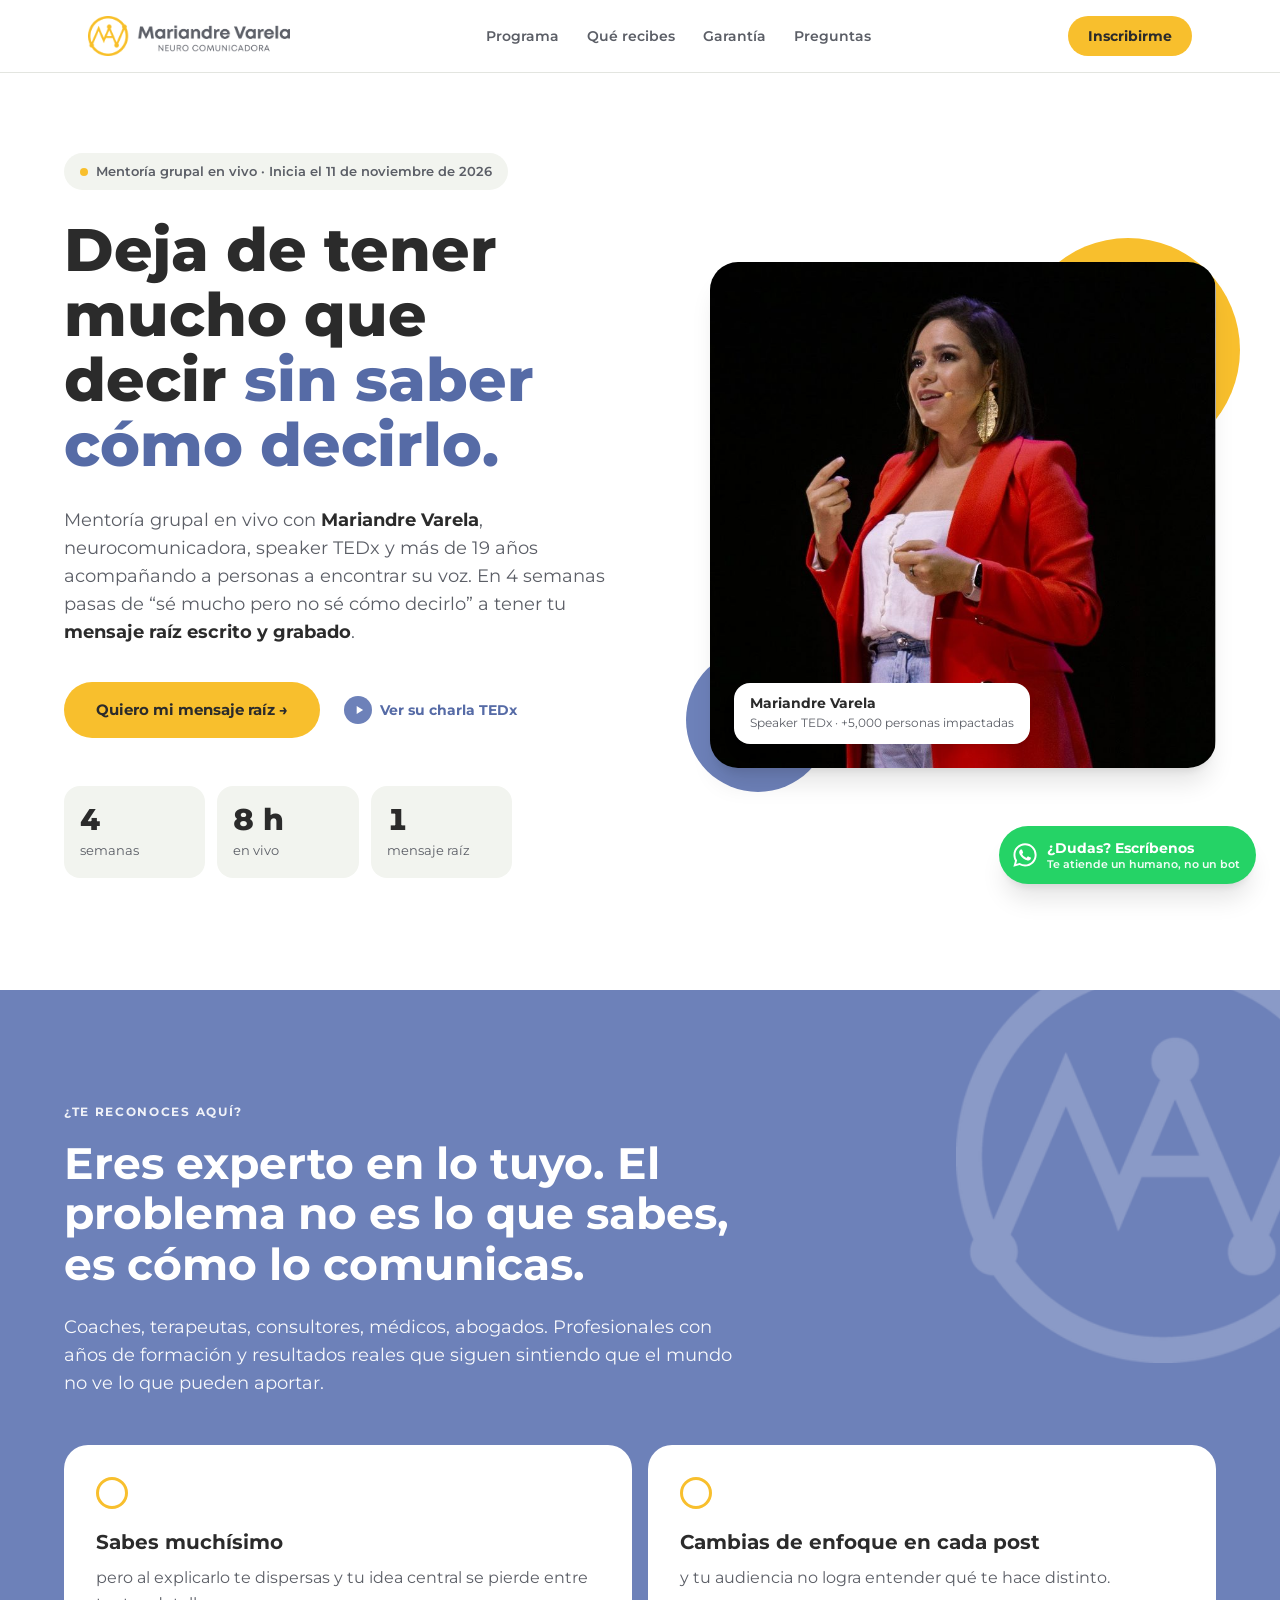
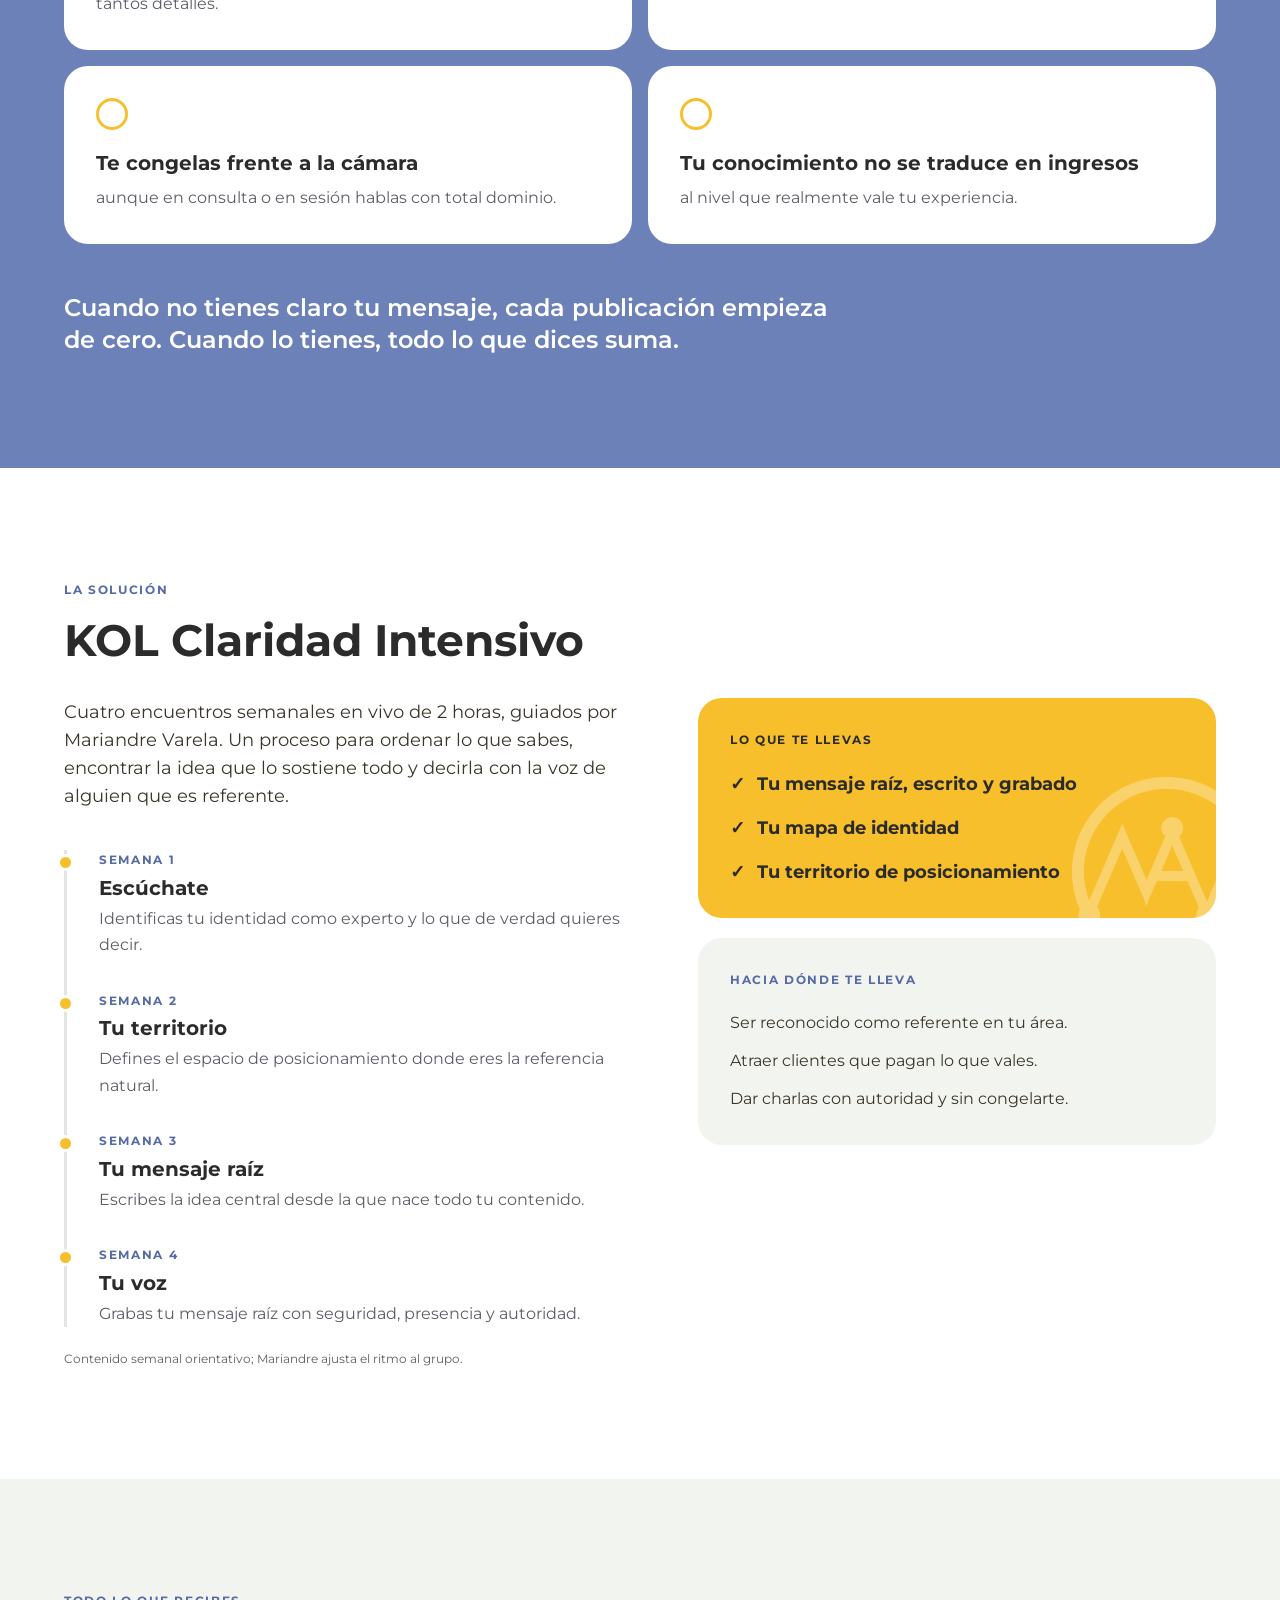
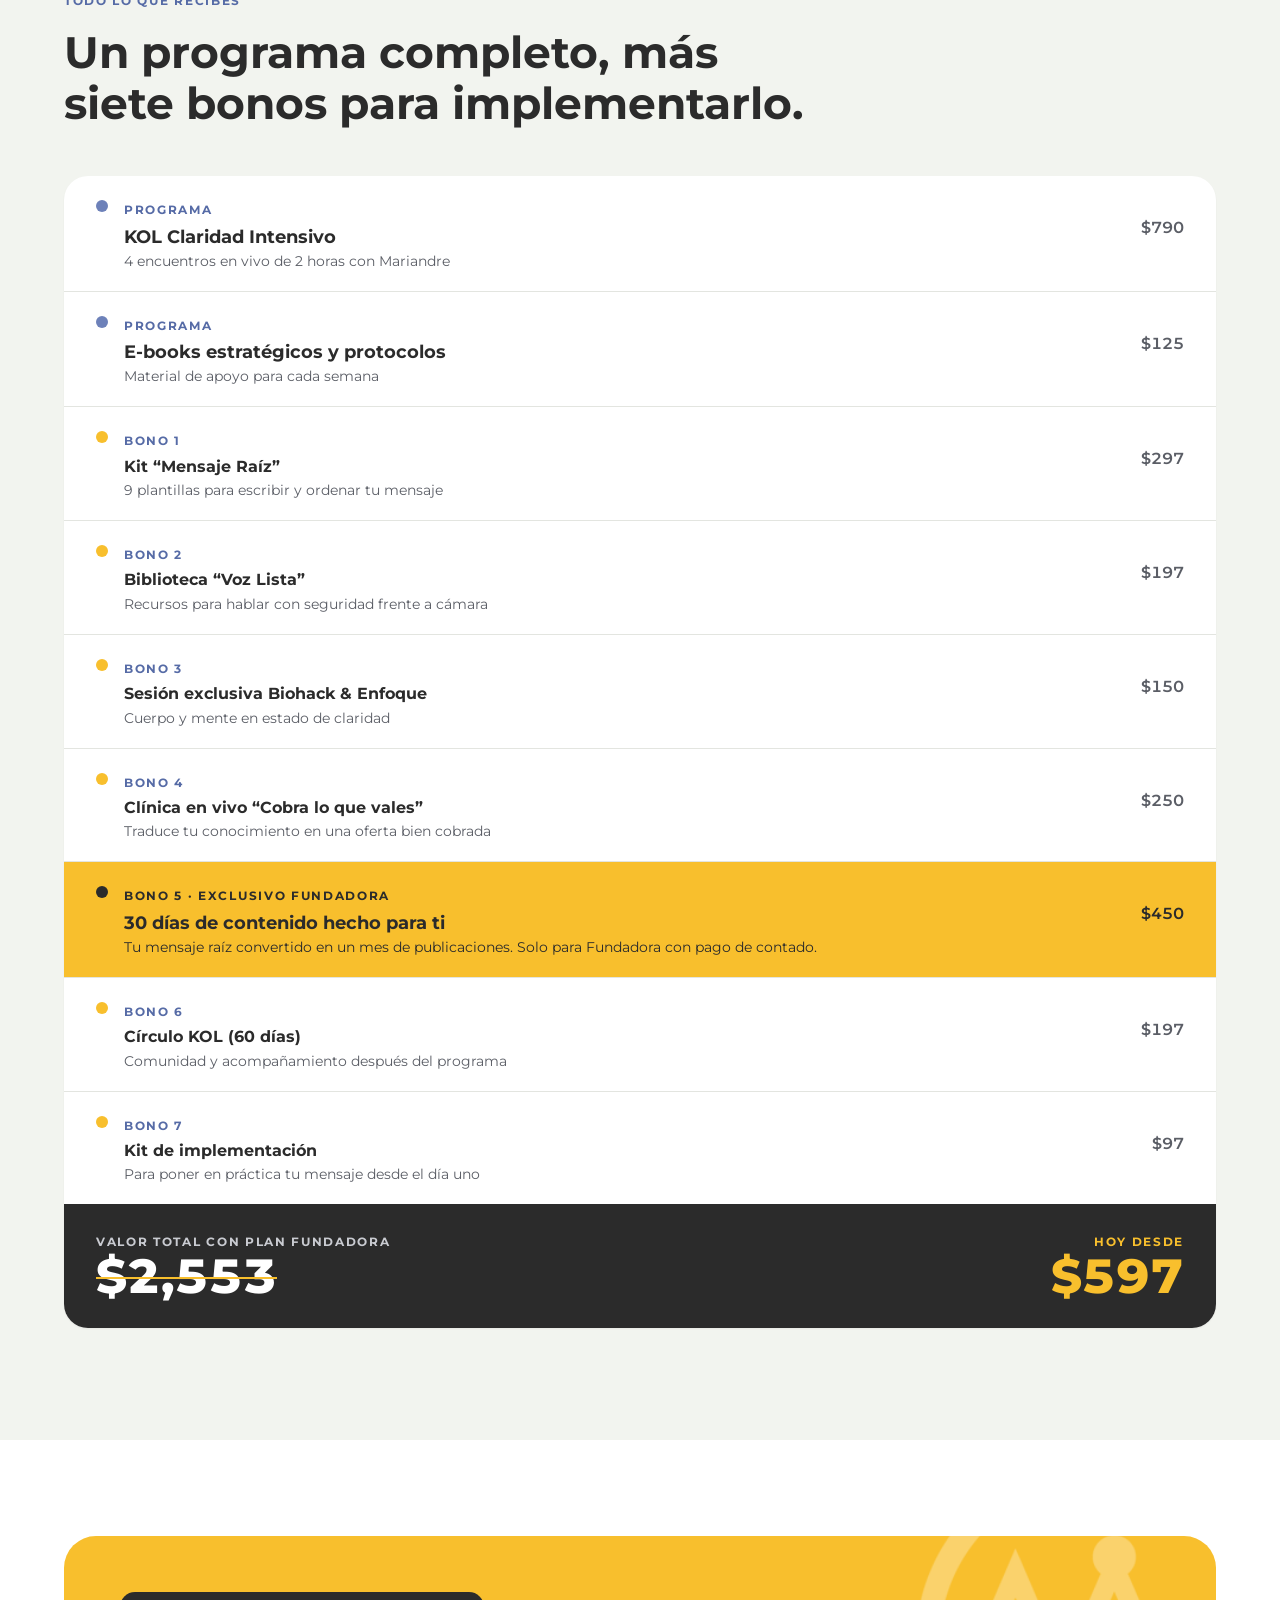
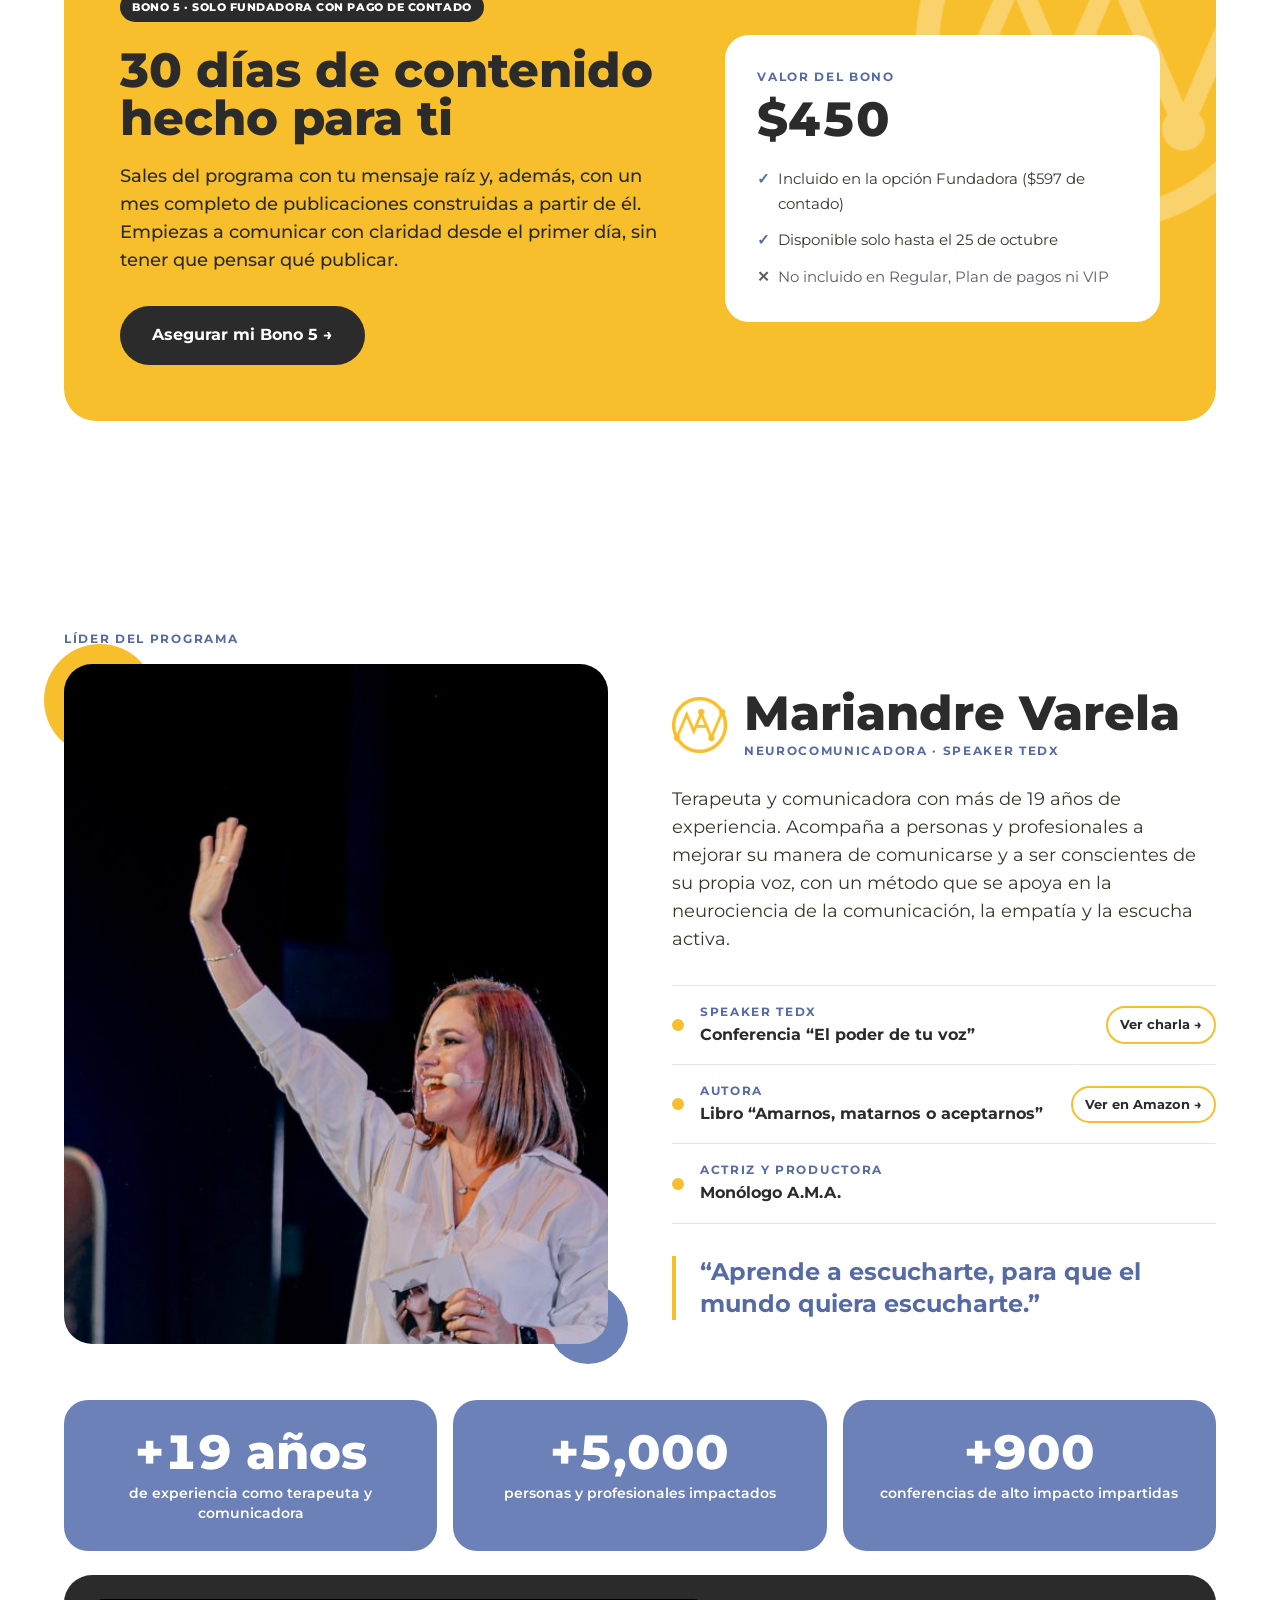
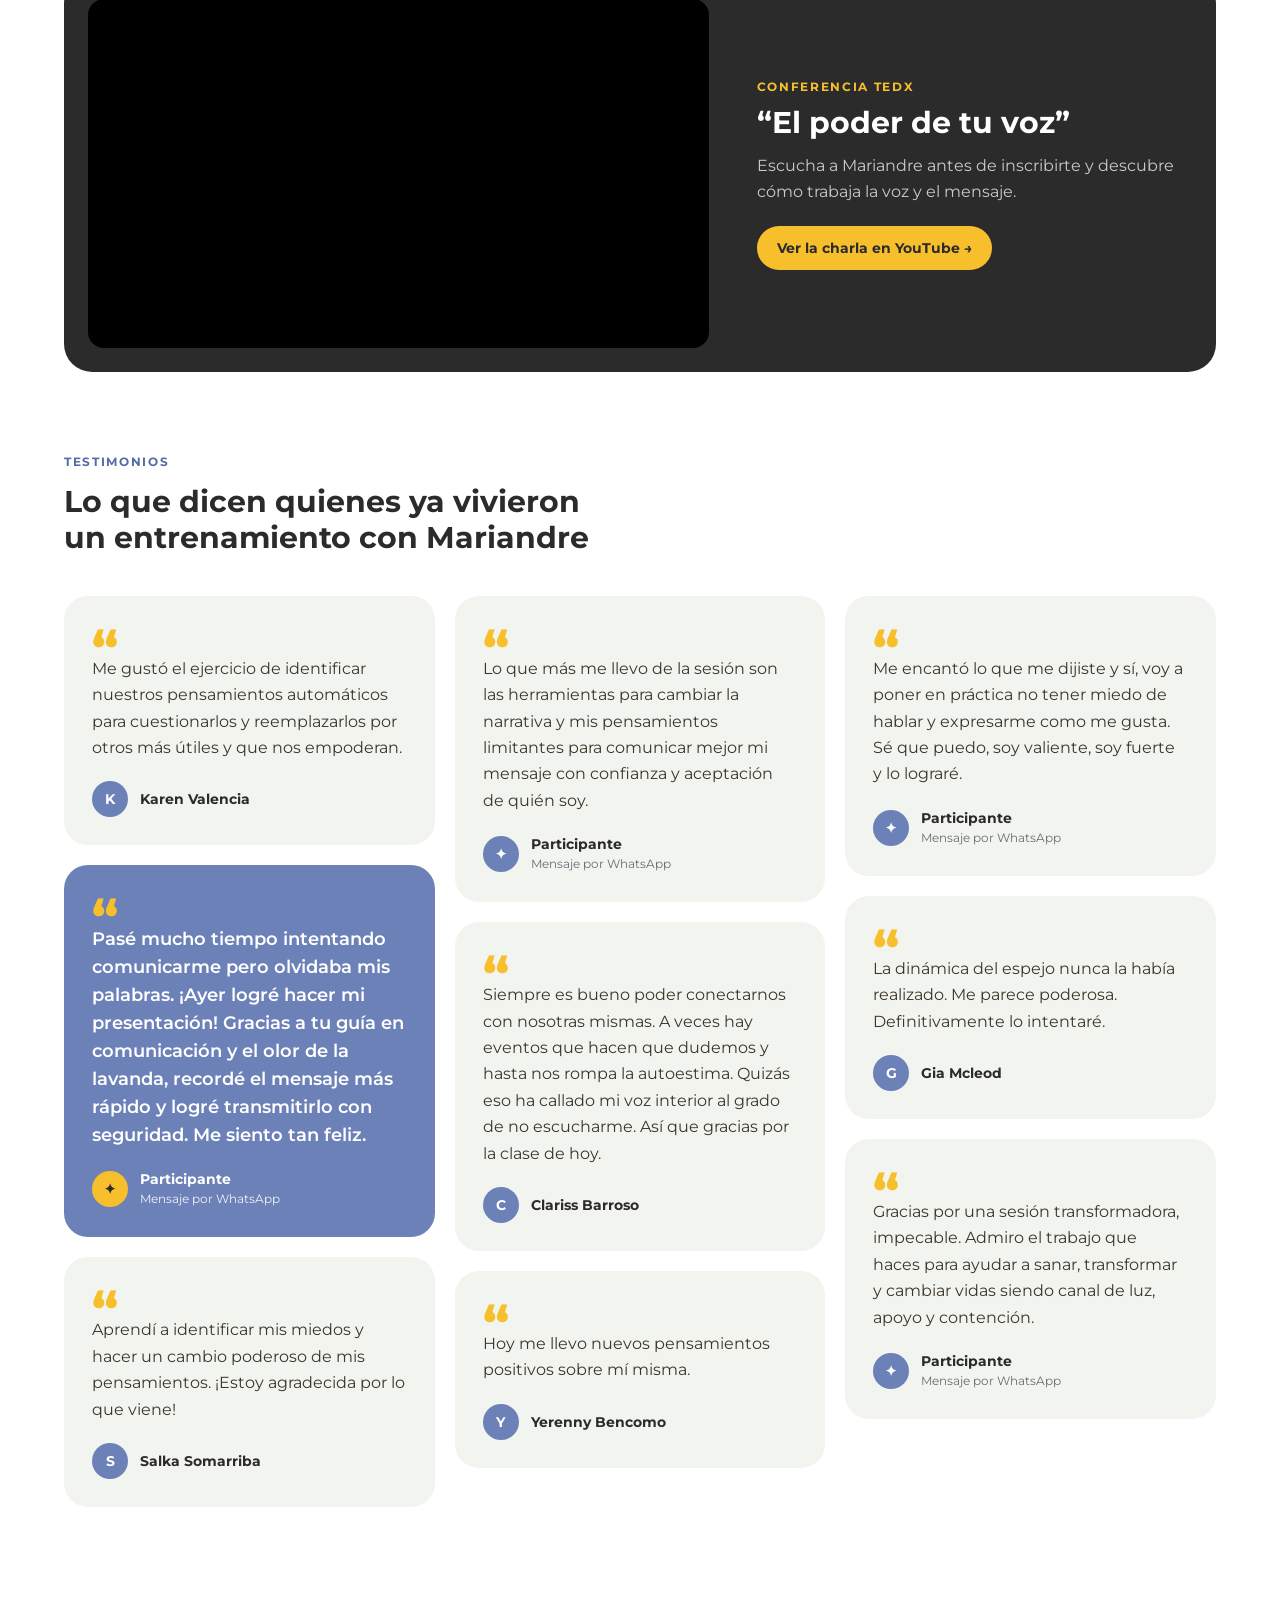
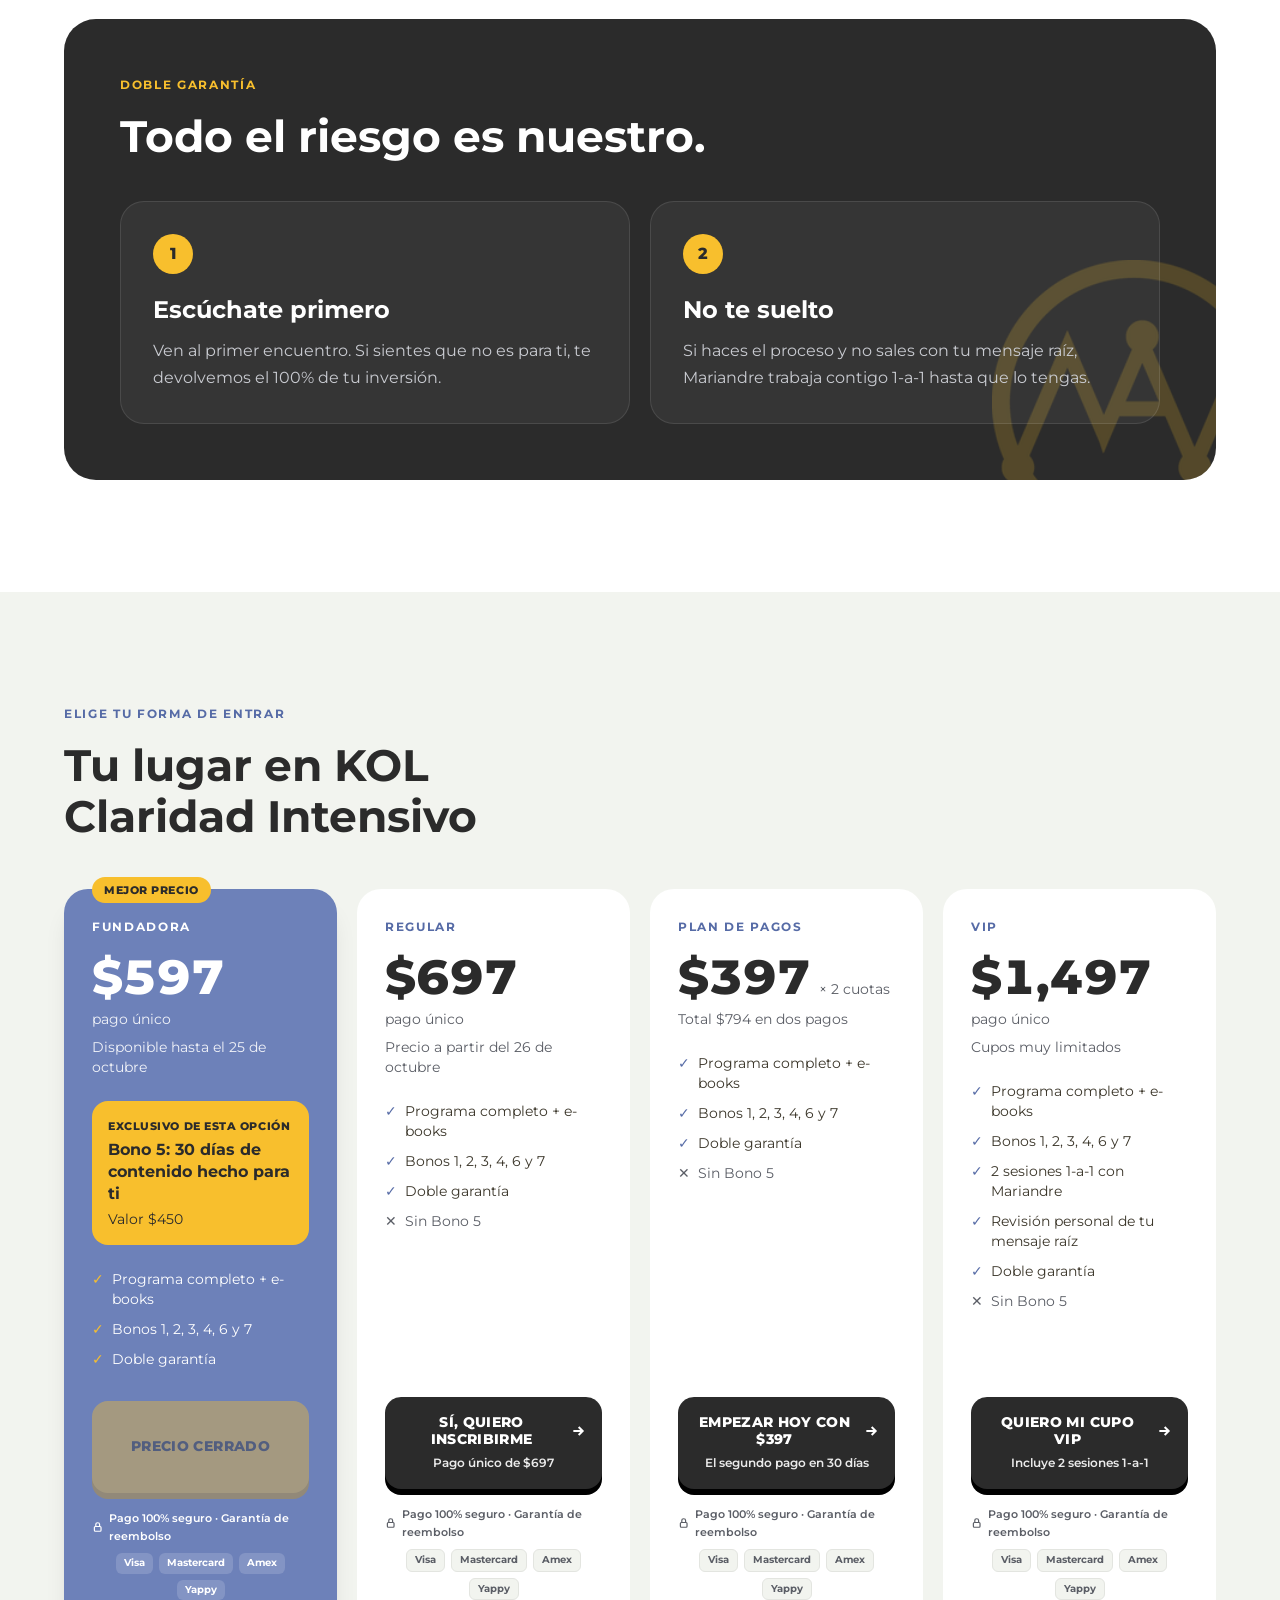
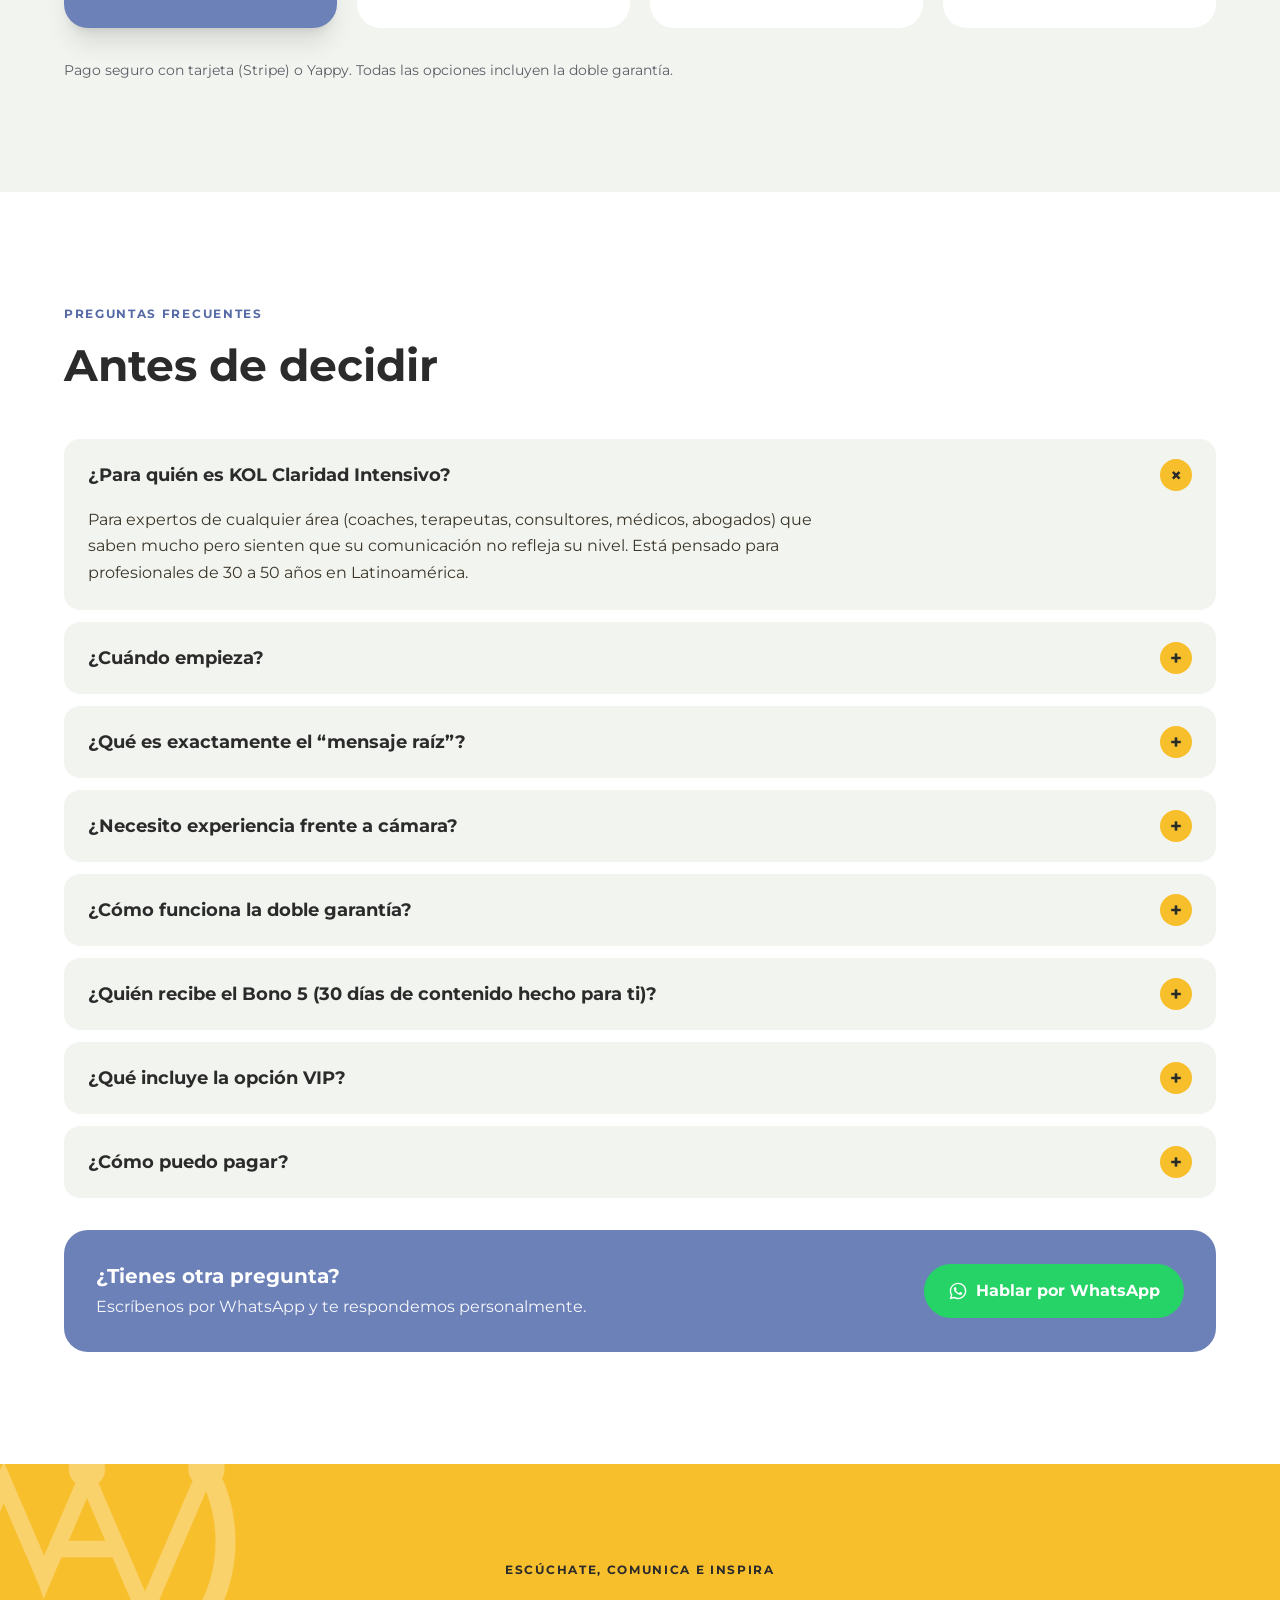
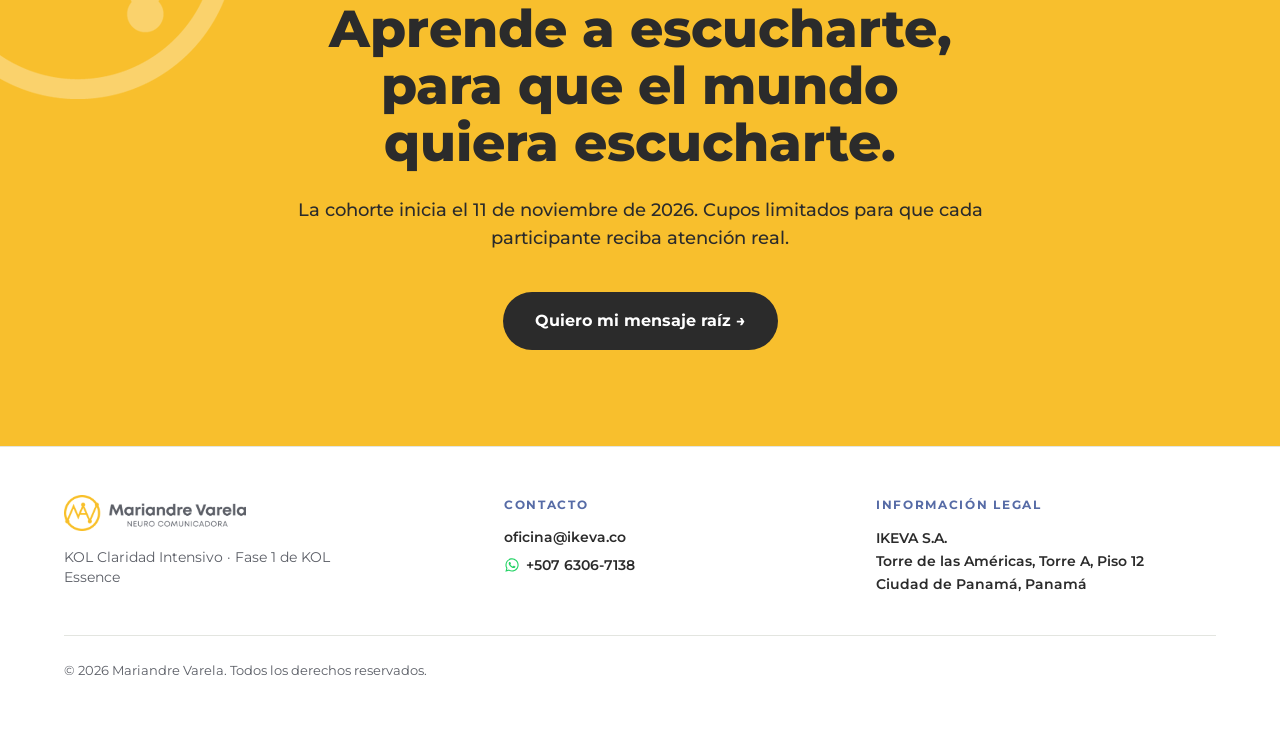
==== commit 456cc18a: "Add files via upload" ====
--- a/index.html
+++ b/index.html
@@ -16,6 +16,7 @@
   <link rel="preconnect" href="https://fonts.gstatic.com" crossorigin>
   <link rel="stylesheet" href="https://fonts.googleapis.com/css2?family=Montserrat:ital,wght@0,400;0,500;0,600;0,700;0,800;1,400&display=swap">
   <link rel="stylesheet" href="styles.css">
+  <script async src="https://js.stripe.com/v3/buy-button.js"></script>
   <script defer src="app.js"></script>
 </head>
 <body>
--- a/styles.css
+++ b/styles.css
@@ -1 +1 @@
-*,:after,:before{--tw-border-spacing-x:0;--tw-border-spacing-y:0;--tw-translate-x:0;--tw-translate-y:0;--tw-rotate:0;--tw-skew-x:0;--tw-skew-y:0;--tw-scale-x:1;--tw-scale-y:1;--tw-pan-x: ;--tw-pan-y: ;--tw-pinch-zoom: ;--tw-scroll-snap-strictness:proximity;--tw-gradient-from-position: ;--tw-gradient-via-position: ;--tw-gradient-to-position: ;--tw-ordinal: ;--tw-slashed-zero: ;--tw-numeric-figure: ;--tw-numeric-spacing: ;--tw-numeric-fraction: ;--tw-ring-inset: ;--tw-ring-offset-width:0px;--tw-ring-offset-color:#fff;--tw-ring-color:rgba(59,130,246,.5);--tw-ring-offset-shadow:0 0 #0000;--tw-ring-shadow:0 0 #0000;--tw-shadow:0 0 #0000;--tw-shadow-colored:0 0 #0000;--tw-blur: ;--tw-brightness: ;--tw-contrast: ;--tw-grayscale: ;--tw-hue-rotate: ;--tw-invert: ;--tw-saturate: ;--tw-sepia: ;--tw-drop-shadow: ;--tw-backdrop-blur: ;--tw-backdrop-brightness: ;--tw-backdrop-contrast: ;--tw-backdrop-grayscale: ;--tw-backdrop-hue-rotate: ;--tw-backdrop-invert: ;--tw-backdrop-opacity: ;--tw-backdrop-saturate: ;--tw-backdrop-sepia: ;--tw-contain-size: ;--tw-contain-layout: ;--tw-contain-paint: ;--tw-contain-style: }::backdrop{--tw-border-spacing-x:0;--tw-border-spacing-y:0;--tw-translate-x:0;--tw-translate-y:0;--tw-rotate:0;--tw-skew-x:0;--tw-skew-y:0;--tw-scale-x:1;--tw-scale-y:1;--tw-pan-x: ;--tw-pan-y: ;--tw-pinch-zoom: ;--tw-scroll-snap-strictness:proximity;--tw-gradient-from-position: ;--tw-gradient-via-position: ;--tw-gradient-to-position: ;--tw-ordinal: ;--tw-slashed-zero: ;--tw-numeric-figure: ;--tw-numeric-spacing: ;--tw-numeric-fraction: ;--tw-ring-inset: ;--tw-ring-offset-width:0px;--tw-ring-offset-color:#fff;--tw-ring-color:rgba(59,130,246,.5);--tw-ring-offset-shadow:0 0 #0000;--tw-ring-shadow:0 0 #0000;--tw-shadow:0 0 #0000;--tw-shadow-colored:0 0 #0000;--tw-blur: ;--tw-brightness: ;--tw-contrast: ;--tw-grayscale: ;--tw-hue-rotate: ;--tw-invert: ;--tw-saturate: ;--tw-sepia: ;--tw-drop-shadow: ;--tw-backdrop-blur: ;--tw-backdrop-brightness: ;--tw-backdrop-contrast: ;--tw-backdrop-grayscale: ;--tw-backdrop-hue-rotate: ;--tw-backdrop-invert: ;--tw-backdrop-opacity: ;--tw-backdrop-saturate: ;--tw-backdrop-sepia: ;--tw-contain-size: ;--tw-contain-layout: ;--tw-contain-paint: ;--tw-contain-style: }/*! tailwindcss v3.4.16 | MIT License | https://tailwindcss.com*/*,:after,:before{box-sizing:border-box;border:0 solid #e5e7eb}:after,:before{--tw-content:""}:host,html{line-height:1.5;-webkit-text-size-adjust:100%;-moz-tab-size:4;-o-tab-size:4;tab-size:4;font-family:ui-sans-serif,system-ui,sans-serif,Apple Color Emoji,Segoe UI Emoji,Segoe UI Symbol,Noto Color Emoji;font-feature-settings:normal;font-variation-settings:normal;-webkit-tap-highlight-color:transparent}body{margin:0;line-height:inherit}hr{height:0;color:inherit;border-top-width:1px}abbr:where([title]){-webkit-text-decoration:underline dotted;text-decoration:underline dotted}h1,h2,h3,h4,h5,h6{font-size:inherit;font-weight:inherit}a{color:inherit;text-decoration:inherit}b,strong{font-weight:bolder}code,kbd,pre,samp{font-family:ui-monospace,SFMono-Regular,Menlo,Monaco,Consolas,Liberation Mono,Courier New,monospace;font-feature-settings:normal;font-variation-settings:normal;font-size:1em}small{font-size:80%}sub,sup{font-size:75%;line-height:0;position:relative;vertical-align:baseline}sub{bottom:-.25em}sup{top:-.5em}table{text-indent:0;border-color:inherit;border-collapse:collapse}button,input,optgroup,select,textarea{font-family:inherit;font-feature-settings:inherit;font-variation-settings:inherit;font-size:100%;font-weight:inherit;line-height:inherit;letter-spacing:inherit;color:inherit;margin:0;padding:0}button,select{text-transform:none}button,input:where([type=button]),input:where([type=reset]),input:where([type=submit]){-webkit-appearance:button;background-color:transparent;background-image:none}:-moz-focusring{outline:auto}:-moz-ui-invalid{box-shadow:none}progress{vertical-align:baseline}::-webkit-inner-spin-button,::-webkit-outer-spin-button{height:auto}[type=search]{-webkit-appearance:textfield;outline-offset:-2px}::-webkit-search-decoration{-webkit-appearance:none}::-webkit-file-upload-button{-webkit-appearance:button;font:inherit}summary{display:list-item}blockquote,dd,dl,figure,h1,h2,h3,h4,h5,h6,hr,p,pre{margin:0}fieldset{margin:0}fieldset,legend{padding:0}menu,ol,ul{list-style:none;margin:0;padding:0}dialog{padding:0}textarea{resize:vertical}input::-moz-placeholder,textarea::-moz-placeholder{opacity:1;color:#9ca3af}input::placeholder,textarea::placeholder{opacity:1;color:#9ca3af}[role=button],button{cursor:pointer}:disabled{cursor:default}audio,canvas,embed,iframe,img,object,svg,video{display:block;vertical-align:middle}img,video{max-width:100%;height:auto}[hidden]:where(:not([hidden=until-found])){display:none}.pointer-events-none{pointer-events:none}.fixed{position:fixed}.absolute{position:absolute}.relative{position:relative}.sticky{position:sticky}.inset-0{inset:0}.-bottom-12{bottom:-3rem}.-bottom-16{bottom:-4rem}.-bottom-5{bottom:-1.25rem}.-bottom-6{bottom:-1.5rem}.-left-20{left:-5rem}.-left-5{left:-1.25rem}.-left-6{left:-1.5rem}.-left-\[10px\]{left:-10px}.-right-12{right:-3rem}.-right-16{right:-4rem}.-right-20{right:-5rem}.-right-24{right:-6rem}.-right-5{right:-1.25rem}.-right-6{right:-1.5rem}.-top-10{top:-2.5rem}.-top-20{top:-5rem}.-top-3{top:-.75rem}.-top-5{top:-1.25rem}.-top-6{top:-1.5rem}.bottom-4{bottom:1rem}.left-4{left:1rem}.left-7{left:1.75rem}.right-4{right:1rem}.top-1{top:.25rem}.z-40{z-index:40}.z-50{z-index:50}.mx-auto{margin-left:auto;margin-right:auto}.-mt-1{margin-top:-.25rem}.-mt-4{margin-top:-1rem}.mb-10{margin-bottom:2.5rem}.mb-12{margin-bottom:3rem}.mb-3{margin-bottom:.75rem}.mb-4{margin-bottom:1rem}.mb-5{margin-bottom:1.25rem}.ml-0\.5{margin-left:.125rem}.ml-1{margin-left:.25rem}.mt-0\.5{margin-top:.125rem}.mt-1{margin-top:.25rem}.mt-10{margin-top:2.5rem}.mt-12{margin-top:3rem}.mt-14{margin-top:3.5rem}.mt-2{margin-top:.5rem}.mt-20{margin-top:5rem}.mt-3{margin-top:.75rem}.mt-4{margin-top:1rem}.mt-5{margin-top:1.25rem}.mt-6{margin-top:1.5rem}.mt-7{margin-top:1.75rem}.mt-8{margin-top:2rem}.mt-9{margin-top:2.25rem}.block{display:block}.flex{display:flex}.inline-flex{display:inline-flex}.grid{display:grid}.hidden{display:none}.aspect-\[4\/5\]{aspect-ratio:4/5}.aspect-square{aspect-ratio:1/1}.aspect-video{aspect-ratio:16/9}.h-1\.5{height:.375rem}.h-10{height:2.5rem}.h-14{height:3.5rem}.h-2{height:.5rem}.h-20{height:5rem}.h-28{height:7rem}.h-3{height:.75rem}.h-3\.5{height:.875rem}.h-4{height:1rem}.h-40{height:10rem}.h-5{height:1.25rem}.h-6{height:1.5rem}.h-7{height:1.75rem}.h-8{height:2rem}.h-9{height:2.25rem}.h-\[17px\]{height:17px}.h-\[72px\]{height:72px}.h-full{height:100%}.min-h-\[92px\]{min-height:92px}.w-10{width:2.5rem}.w-14{width:3.5rem}.w-2{width:.5rem}.w-2\/3{width:66.666667%}.w-20{width:5rem}.w-28{width:7rem}.w-3{width:.75rem}.w-3\.5{width:.875rem}.w-4{width:1rem}.w-40{width:10rem}.w-48{width:12rem}.w-5{width:1.25rem}.w-7{width:1.75rem}.w-72{width:18rem}.w-8{width:2rem}.w-80{width:20rem}.w-9{width:2.25rem}.w-\[17px\]{width:17px}.w-\[380px\]{width:380px}.w-\[420px\]{width:420px}.w-auto{width:auto}.w-full{width:100%}.min-w-0{min-width:0}.max-w-2xl{max-width:42rem}.max-w-3xl{max-width:48rem}.max-w-6xl{max-width:72rem}.max-w-md{max-width:28rem}.max-w-none{max-width:none}.max-w-xl{max-width:36rem}.max-w-xs{max-width:20rem}.flex-1{flex:1 1 0%}.shrink-0{flex-shrink:0}.cursor-pointer{cursor:pointer}.select-none{-webkit-user-select:none;-moz-user-select:none;user-select:none}.select-all{-webkit-user-select:all;-moz-user-select:all;user-select:all}.list-none{list-style-type:none}.columns-1{-moz-columns:1;column-count:1}.break-inside-avoid{-moz-column-break-inside:avoid;break-inside:avoid}.grid-cols-3{grid-template-columns:repeat(3,minmax(0,1fr))}.flex-col{flex-direction:column}.flex-wrap{flex-wrap:wrap}.items-start{align-items:flex-start}.items-end{align-items:flex-end}.items-center{align-items:center}.items-baseline{align-items:baseline}.items-stretch{align-items:stretch}.justify-center{justify-content:center}.justify-between{justify-content:space-between}.gap-1\.5{gap:.375rem}.gap-10{gap:2.5rem}.gap-12{gap:3rem}.gap-2{gap:.5rem}.gap-3{gap:.75rem}.gap-4{gap:1rem}.gap-5{gap:1.25rem}.gap-6{gap:1.5rem}.gap-7{gap:1.75rem}.gap-8{gap:2rem}.gap-x-4{-moz-column-gap:1rem;column-gap:1rem}.gap-x-6{-moz-column-gap:1.5rem;column-gap:1.5rem}.gap-y-2{row-gap:.5rem}.gap-y-4{row-gap:1rem}.space-y-2>:not([hidden])~:not([hidden]){--tw-space-y-reverse:0;margin-top:calc(.5rem*(1 - var(--tw-space-y-reverse)));margin-bottom:calc(.5rem*var(--tw-space-y-reverse))}.space-y-2\.5>:not([hidden])~:not([hidden]){--tw-space-y-reverse:0;margin-top:calc(.625rem*(1 - var(--tw-space-y-reverse)));margin-bottom:calc(.625rem*var(--tw-space-y-reverse))}.space-y-3>:not([hidden])~:not([hidden]){--tw-space-y-reverse:0;margin-top:calc(.75rem*(1 - var(--tw-space-y-reverse)));margin-bottom:calc(.75rem*var(--tw-space-y-reverse))}.space-y-4>:not([hidden])~:not([hidden]){--tw-space-y-reverse:0;margin-top:calc(1rem*(1 - var(--tw-space-y-reverse)));margin-bottom:calc(1rem*var(--tw-space-y-reverse))}.space-y-5>:not([hidden])~:not([hidden]){--tw-space-y-reverse:0;margin-top:calc(1.25rem*(1 - var(--tw-space-y-reverse)));margin-bottom:calc(1.25rem*var(--tw-space-y-reverse))}.divide-y>:not([hidden])~:not([hidden]){--tw-divide-y-reverse:0;border-top-width:calc(1px*(1 - var(--tw-divide-y-reverse)));border-bottom-width:calc(1px*var(--tw-divide-y-reverse))}.divide-line>:not([hidden])~:not([hidden]){border-color:var(--line)}.overflow-hidden{overflow:hidden}.whitespace-nowrap{white-space:nowrap}.rounded-2xl{border-radius:1rem}.rounded-3xl{border-radius:1.5rem}.rounded-\[28px\]{border-radius:28px}.rounded-\[32px\]{border-radius:32px}.rounded-full{border-radius:9999px}.rounded-md{border-radius:.375rem}.border{border-width:1px}.border-2{border-width:2px}.border-\[3px\]{border-width:3px}.border-y{border-top-width:1px}.border-b,.border-y{border-bottom-width:1px}.border-l-4{border-left-width:4px}.border-l-\[3px\]{border-left-width:3px}.border-t{border-top-width:1px}.border-bg{border-color:var(--bg)}.border-line{border-color:var(--line)}.border-transparent{border-color:transparent}.border-white\/10{border-color:hsla(0,0%,100%,.1)}.border-yellow{border-color:var(--yellow)}.bg-\[\#25D366\]{--tw-bg-opacity:1;background-color:rgb(37 211 102/var(--tw-bg-opacity,1))}.bg-band{background-color:var(--band)}.bg-bg{background-color:var(--bg)}.bg-black{--tw-bg-opacity:1;background-color:rgb(0 0 0/var(--tw-bg-opacity,1))}.bg-black\/60{background-color:rgba(0,0,0,.6)}.bg-blue{background-color:var(--blue)}.bg-line{background-color:var(--line)}.bg-panel{background-color:var(--panel)}.bg-surface{background-color:var(--surface)}.bg-white\/15{background-color:hsla(0,0%,100%,.15)}.bg-white\/5{background-color:hsla(0,0%,100%,.05)}.bg-yellow{background-color:var(--yellow)}.object-cover{-o-object-fit:cover;object-fit:cover}.object-\[70\%_center\]{-o-object-position:70% center;object-position:70% center}.object-top{-o-object-position:top;object-position:top}.p-4{padding:1rem}.p-6{padding:1.5rem}.p-7{padding:1.75rem}.p-8{padding:2rem}.px-2{padding-left:.5rem;padding-right:.5rem}.px-3{padding-left:.75rem;padding-right:.75rem}.px-4{padding-left:1rem;padding-right:1rem}.px-5{padding-left:1.25rem;padding-right:1.25rem}.px-6{padding-left:1.5rem;padding-right:1.5rem}.px-8{padding-left:2rem;padding-right:2rem}.py-0\.5{padding-top:.125rem;padding-bottom:.125rem}.py-1{padding-top:.25rem;padding-bottom:.25rem}.py-1\.5{padding-top:.375rem;padding-bottom:.375rem}.py-2{padding-top:.5rem;padding-bottom:.5rem}.py-2\.5{padding-top:.625rem;padding-bottom:.625rem}.py-20{padding-top:5rem;padding-bottom:5rem}.py-24{padding-top:6rem;padding-bottom:6rem}.py-3{padding-top:.75rem;padding-bottom:.75rem}.py-3\.5{padding-top:.875rem;padding-bottom:.875rem}.py-4{padding-top:1rem;padding-bottom:1rem}.py-5{padding-top:1.25rem;padding-bottom:1.25rem}.py-7{padding-top:1.75rem;padding-bottom:1.75rem}.pb-20{padding-bottom:5rem}.pb-28{padding-bottom:7rem}.pb-3{padding-bottom:.75rem}.pb-6{padding-bottom:1.5rem}.pb-8{padding-bottom:2rem}.pl-3{padding-left:.75rem}.pl-6{padding-left:1.5rem}.pl-8{padding-left:2rem}.pr-4{padding-right:1rem}.pt-12{padding-top:3rem}.pt-14{padding-top:3.5rem}.pt-5{padding-top:1.25rem}.pt-6{padding-top:1.5rem}.text-left{text-align:left}.text-center{text-align:center}.text-right{text-align:right}.text-2xl{font-size:1.5rem;line-height:2rem}.text-3xl{font-size:1.875rem;line-height:2.25rem}.text-4xl{font-size:2.25rem;line-height:2.5rem}.text-5xl{font-size:3rem;line-height:1}.text-\[10px\]{font-size:10px}.text-\[11px\]{font-size:11px}.text-\[12px\]{font-size:12px}.text-\[13px\]{font-size:13px}.text-\[14px\]{font-size:14px}.text-\[15px\]{font-size:15px}.text-\[2\.35rem\]{font-size:2.35rem}.text-lg{font-size:1.125rem;line-height:1.75rem}.text-sm{font-size:.875rem;line-height:1.25rem}.text-xl{font-size:1.25rem;line-height:1.75rem}.text-xs{font-size:.75rem;line-height:1rem}.font-bold{font-weight:700}.font-extrabold{font-weight:800}.font-medium{font-weight:500}.font-semibold{font-weight:600}.uppercase{text-transform:uppercase}.normal-case{text-transform:none}.not-italic{font-style:normal}.leading-\[1\.15\]{line-height:1.15}.leading-\[1\.1\]{line-height:1.1}.leading-none{line-height:1}.leading-relaxed{line-height:1.625}.leading-snug{line-height:1.375}.leading-tight{line-height:1.25}.tracking-wide{letter-spacing:.025em}.tracking-wider{letter-spacing:.05em}.text-\[\#25D366\]{--tw-text-opacity:1;color:rgb(37 211 102/var(--tw-text-opacity,1))}.text-band-fg{color:var(--band-fg)}.text-band-muted{color:var(--band-muted)}.text-blue-text{color:var(--blue-text)}.text-fg{color:var(--fg)}.text-ink{color:var(--ink)}.text-muted{color:var(--muted)}.text-on-blue{color:var(--on-blue)}.text-on-yellow{color:var(--on-yellow)}.text-white{--tw-text-opacity:1;color:rgb(255 255 255/var(--tw-text-opacity,1))}.text-yellow{color:var(--yellow)}.line-through{text-decoration-line:line-through}.decoration-yellow{text-decoration-color:var(--yellow)}.decoration-2{text-decoration-thickness:2px}.opacity-20{opacity:.2}.opacity-30{opacity:.3}.opacity-80{opacity:.8}.opacity-90{opacity:.9}.opacity-95{opacity:.95}.shadow-2xl{--tw-shadow:0 25px 50px -12px rgba(0,0,0,.25);--tw-shadow-colored:0 25px 50px -12px var(--tw-shadow-color);box-shadow:var(--tw-ring-offset-shadow,0 0 #0000),var(--tw-ring-shadow,0 0 #0000),var(--tw-shadow)}.shadow-\[0_6px_0_0_\#000\]{--tw-shadow:0 6px 0 0 #000;--tw-shadow-colored:0 6px 0 0 var(--tw-shadow-color)}.shadow-\[0_6px_0_0_\#000\],.shadow-\[0_6px_0_0_\#C9971A\]{box-shadow:var(--tw-ring-offset-shadow,0 0 #0000),var(--tw-ring-shadow,0 0 #0000),var(--tw-shadow)}.shadow-\[0_6px_0_0_\#C9971A\]{--tw-shadow:0 6px 0 0 #c9971a;--tw-shadow-colored:0 6px 0 0 var(--tw-shadow-color)}.shadow-lg{--tw-shadow:0 10px 15px -3px rgba(0,0,0,.1),0 4px 6px -4px rgba(0,0,0,.1);--tw-shadow-colored:0 10px 15px -3px var(--tw-shadow-color),0 4px 6px -4px var(--tw-shadow-color)}.shadow-lg,.shadow-sm{box-shadow:var(--tw-ring-offset-shadow,0 0 #0000),var(--tw-ring-shadow,0 0 #0000),var(--tw-shadow)}.shadow-sm{--tw-shadow:0 1px 2px 0 rgba(0,0,0,.05);--tw-shadow-colored:0 1px 2px 0 var(--tw-shadow-color)}.shadow-xl{--tw-shadow:0 20px 25px -5px rgba(0,0,0,.1),0 8px 10px -6px rgba(0,0,0,.1);--tw-shadow-colored:0 20px 25px -5px var(--tw-shadow-color),0 8px 10px -6px var(--tw-shadow-color);box-shadow:var(--tw-ring-offset-shadow,0 0 #0000),var(--tw-ring-shadow,0 0 #0000),var(--tw-shadow)}.backdrop-blur{--tw-backdrop-blur:blur(8px);-webkit-backdrop-filter:var(--tw-backdrop-blur) var(--tw-backdrop-brightness) var(--tw-backdrop-contrast) var(--tw-backdrop-grayscale) var(--tw-backdrop-hue-rotate) var(--tw-backdrop-invert) var(--tw-backdrop-opacity) var(--tw-backdrop-saturate) var(--tw-backdrop-sepia);backdrop-filter:var(--tw-backdrop-blur) var(--tw-backdrop-brightness) var(--tw-backdrop-contrast) var(--tw-backdrop-grayscale) var(--tw-backdrop-hue-rotate) var(--tw-backdrop-invert) var(--tw-backdrop-opacity) var(--tw-backdrop-saturate) var(--tw-backdrop-sepia)}.transition{transition-property:color,background-color,border-color,text-decoration-color,fill,stroke,opacity,box-shadow,transform,filter,-webkit-backdrop-filter;transition-property:color,background-color,border-color,text-decoration-color,fill,stroke,opacity,box-shadow,transform,filter,backdrop-filter;transition-property:color,background-color,border-color,text-decoration-color,fill,stroke,opacity,box-shadow,transform,filter,backdrop-filter,-webkit-backdrop-filter;transition-timing-function:cubic-bezier(.4,0,.2,1);transition-duration:.15s}.transition-all{transition-property:all;transition-timing-function:cubic-bezier(.4,0,.2,1);transition-duration:.15s}.transition-colors{transition-property:color,background-color,border-color,text-decoration-color,fill,stroke;transition-timing-function:cubic-bezier(.4,0,.2,1);transition-duration:.15s}.transition-transform{transition-property:transform;transition-timing-function:cubic-bezier(.4,0,.2,1)}.duration-150,.transition-transform{transition-duration:.15s}.duration-300{transition-duration:.3s}:root{--bg:#fff;--panel:#f2f4ef;--surface:#fff;--ink:#2b2b2b;--fg:#3b362a;--muted:#5b5e66;--line:#e3e5e0;--yellow:#f8bf2d;--yellow-strong:#e9ae16;--on-yellow:#2b2b2b;--blue:#6d81b9;--blue-text:#566ba6;--on-blue:#fff;--band:#2b2b2b;--band-fg:#fff;--band-muted:#c9cbd1;--font:"Montserrat","Helvetica Neue",Arial,sans-serif}@media (prefers-color-scheme:dark){:root:not([data-theme=light]){--bg:#232325;--panel:#2b2b2b;--surface:#303135;--ink:#fff;--fg:#ecebe7;--muted:#b9bbc2;--line:#3d3e44;--yellow:#f8bf2d;--yellow-strong:#ffcf52;--on-yellow:#2b2b2b;--blue:#6d81b9;--blue-text:#a3b2dd;--on-blue:#fff;--band:#1a1a1c;--band-fg:#fff;--band-muted:#b9bbc2;color-scheme:dark}:root:not([data-theme=light]) .logo-light{display:none}:root:not([data-theme=light]) .logo-dark{display:block}}:root[data-theme=dark]{--bg:#232325;--panel:#2b2b2b;--surface:#303135;--ink:#fff;--fg:#ecebe7;--muted:#b9bbc2;--line:#3d3e44;--yellow:#f8bf2d;--yellow-strong:#ffcf52;--on-yellow:#2b2b2b;--blue:#6d81b9;--blue-text:#a3b2dd;--on-blue:#fff;--band:#1a1a1c;--band-fg:#fff;--band-muted:#b9bbc2;color-scheme:dark}:root[data-theme=dark] .logo-light{display:none}:root[data-theme=dark] .logo-dark{display:block}.logo-dark{display:none}html{scroll-behavior:smooth}body,html{overflow-x:clip}body{background:var(--bg);color:var(--fg);font-family:var(--font);font-size:16px;line-height:1.65;-webkit-font-smoothing:antialiased}body,h1,h2,h3{letter-spacing:0}h1,h2,h3{text-wrap:balance}.eyebrow{font-size:.75rem;letter-spacing:.14em;text-transform:uppercase;font-weight:700}.tnum{font-variant-numeric:tabular-nums lining-nums}a:focus-visible,button:focus-visible,summary:focus-visible{outline:3px solid var(--blue);outline-offset:3px;border-radius:8px}details summary::-webkit-details-marker{display:none}details[open] .plus{transform:rotate(45deg)}.plus{transition:transform .2s ease}@keyframes rise{0%{opacity:.0001;transform:translateY(12px)}to{opacity:1;transform:none}}.rise{animation:rise .7s ease both}@media (prefers-reduced-motion:reduce){.rise{animation:none}html{scroll-behavior:auto}}#boot{padding:48px 16px;text-align:center;color:var(--muted)}body{padding-inline:0}.last\:pb-0:last-child{padding-bottom:0}.hover\:-translate-y-0\.5:hover{--tw-translate-y:-0.125rem;transform:translate(var(--tw-translate-x),var(--tw-translate-y)) rotate(var(--tw-rotate)) skewX(var(--tw-skew-x)) skewY(var(--tw-skew-y)) scaleX(var(--tw-scale-x)) scaleY(var(--tw-scale-y))}.hover\:border-yellow:hover{border-color:var(--yellow)}.hover\:bg-yellow-strong:hover{background-color:var(--yellow-strong)}.hover\:text-ink:hover{color:var(--ink)}.hover\:underline:hover{text-decoration-line:underline}.hover\:opacity-90:hover{opacity:.9}.hover\:brightness-95:hover{--tw-brightness:brightness(.95);filter:var(--tw-blur) var(--tw-brightness) var(--tw-contrast) var(--tw-grayscale) var(--tw-hue-rotate) var(--tw-invert) var(--tw-saturate) var(--tw-sepia) var(--tw-drop-shadow)}.active\:translate-y-0:active{--tw-translate-y:0px;transform:translate(var(--tw-translate-x),var(--tw-translate-y)) rotate(var(--tw-rotate)) skewX(var(--tw-skew-x)) skewY(var(--tw-skew-y)) scaleX(var(--tw-scale-x)) scaleY(var(--tw-scale-y))}.disabled\:cursor-not-allowed:disabled{cursor:not-allowed}.disabled\:opacity-40:disabled{opacity:.4}.group:hover .group-hover\:translate-x-1{--tw-translate-x:0.25rem}.group:hover .group-hover\:scale-105,.group:hover .group-hover\:translate-x-1{transform:translate(var(--tw-translate-x),var(--tw-translate-y)) rotate(var(--tw-rotate)) skewX(var(--tw-skew-x)) skewY(var(--tw-skew-y)) scaleX(var(--tw-scale-x)) scaleY(var(--tw-scale-y))}.group:hover .group-hover\:scale-105{--tw-scale-x:1.05;--tw-scale-y:1.05}@media (min-width:640px){.sm\:bottom-6{bottom:1.5rem}.sm\:left-6{left:1.5rem}.sm\:right-6{right:1.5rem}.sm\:inline{display:inline}.sm\:h-10{height:2.5rem}.sm\:h-36{height:9rem}.sm\:h-56{height:14rem}.sm\:w-36{width:9rem}.sm\:w-56{width:14rem}.sm\:columns-2{-moz-columns:2;column-count:2}.sm\:grid-cols-2{grid-template-columns:repeat(2,minmax(0,1fr))}.sm\:grid-cols-3{grid-template-columns:repeat(3,minmax(0,1fr))}.sm\:flex-row{flex-direction:row}.sm\:items-center{align-items:center}.sm\:gap-8{gap:2rem}.sm\:p-14{padding:3.5rem}.sm\:p-6{padding:1.5rem}.sm\:p-8{padding:2rem}.sm\:px-6{padding-left:1.5rem;padding-right:1.5rem}.sm\:px-8{padding-left:2rem;padding-right:2rem}.sm\:py-24{padding-top:6rem;padding-bottom:6rem}.sm\:py-28{padding-top:7rem;padding-bottom:7rem}.sm\:pb-12{padding-bottom:3rem}.sm\:pb-28{padding-bottom:7rem}.sm\:pt-20{padding-top:5rem}.sm\:text-2xl{font-size:1.5rem;line-height:2rem}.sm\:text-3xl{font-size:1.875rem;line-height:2.25rem}.sm\:text-5xl{font-size:3rem;line-height:1}.sm\:text-6xl{font-size:3.75rem;line-height:1}.sm\:text-\[2\.75rem\]{font-size:2.75rem}.sm\:text-\[3\.25rem\]{font-size:3.25rem}.sm\:text-base{font-size:1rem;line-height:1.5rem}.sm\:leading-\[1\.08\]{line-height:1.08}}@media (min-width:768px){.md\:flex{display:flex}.md\:grid-cols-2{grid-template-columns:repeat(2,minmax(0,1fr))}.md\:grid-cols-\[1\.1fr_1fr\]{grid-template-columns:1.1fr 1fr}.md\:grid-cols-\[1\.2fr_1fr_1fr\]{grid-template-columns:1.2fr 1fr 1fr}.md\:gap-16{gap:4rem}}@media (min-width:1024px){.lg\:max-w-none{max-width:none}.lg\:columns-3{-moz-columns:3;column-count:3}.lg\:grid-cols-2{grid-template-columns:repeat(2,minmax(0,1fr))}.lg\:grid-cols-4{grid-template-columns:repeat(4,minmax(0,1fr))}.lg\:grid-cols-\[1\.15fr_1fr\]{grid-template-columns:1.15fr 1fr}.lg\:grid-cols-\[1\.3fr_1fr\]{grid-template-columns:1.3fr 1fr}.lg\:grid-cols-\[1\.4fr_1fr\]{grid-template-columns:1.4fr 1fr}.lg\:gap-10{gap:2.5rem}.lg\:gap-16{gap:4rem}.lg\:pb-0{padding-bottom:0}}+*,:after,:before{--tw-border-spacing-x:0;--tw-border-spacing-y:0;--tw-translate-x:0;--tw-translate-y:0;--tw-rotate:0;--tw-skew-x:0;--tw-skew-y:0;--tw-scale-x:1;--tw-scale-y:1;--tw-pan-x: ;--tw-pan-y: ;--tw-pinch-zoom: ;--tw-scroll-snap-strictness:proximity;--tw-gradient-from-position: ;--tw-gradient-via-position: ;--tw-gradient-to-position: ;--tw-ordinal: ;--tw-slashed-zero: ;--tw-numeric-figure: ;--tw-numeric-spacing: ;--tw-numeric-fraction: ;--tw-ring-inset: ;--tw-ring-offset-width:0px;--tw-ring-offset-color:#fff;--tw-ring-color:rgba(59,130,246,.5);--tw-ring-offset-shadow:0 0 #0000;--tw-ring-shadow:0 0 #0000;--tw-shadow:0 0 #0000;--tw-shadow-colored:0 0 #0000;--tw-blur: ;--tw-brightness: ;--tw-contrast: ;--tw-grayscale: ;--tw-hue-rotate: ;--tw-invert: ;--tw-saturate: ;--tw-sepia: ;--tw-drop-shadow: ;--tw-backdrop-blur: ;--tw-backdrop-brightness: ;--tw-backdrop-contrast: ;--tw-backdrop-grayscale: ;--tw-backdrop-hue-rotate: ;--tw-backdrop-invert: ;--tw-backdrop-opacity: ;--tw-backdrop-saturate: ;--tw-backdrop-sepia: ;--tw-contain-size: ;--tw-contain-layout: ;--tw-contain-paint: ;--tw-contain-style: }::backdrop{--tw-border-spacing-x:0;--tw-border-spacing-y:0;--tw-translate-x:0;--tw-translate-y:0;--tw-rotate:0;--tw-skew-x:0;--tw-skew-y:0;--tw-scale-x:1;--tw-scale-y:1;--tw-pan-x: ;--tw-pan-y: ;--tw-pinch-zoom: ;--tw-scroll-snap-strictness:proximity;--tw-gradient-from-position: ;--tw-gradient-via-position: ;--tw-gradient-to-position: ;--tw-ordinal: ;--tw-slashed-zero: ;--tw-numeric-figure: ;--tw-numeric-spacing: ;--tw-numeric-fraction: ;--tw-ring-inset: ;--tw-ring-offset-width:0px;--tw-ring-offset-color:#fff;--tw-ring-color:rgba(59,130,246,.5);--tw-ring-offset-shadow:0 0 #0000;--tw-ring-shadow:0 0 #0000;--tw-shadow:0 0 #0000;--tw-shadow-colored:0 0 #0000;--tw-blur: ;--tw-brightness: ;--tw-contrast: ;--tw-grayscale: ;--tw-hue-rotate: ;--tw-invert: ;--tw-saturate: ;--tw-sepia: ;--tw-drop-shadow: ;--tw-backdrop-blur: ;--tw-backdrop-brightness: ;--tw-backdrop-contrast: ;--tw-backdrop-grayscale: ;--tw-backdrop-hue-rotate: ;--tw-backdrop-invert: ;--tw-backdrop-opacity: ;--tw-backdrop-saturate: ;--tw-backdrop-sepia: ;--tw-contain-size: ;--tw-contain-layout: ;--tw-contain-paint: ;--tw-contain-style: }/*! tailwindcss v3.4.16 | MIT License | https://tailwindcss.com*/*,:after,:before{box-sizing:border-box;border:0 solid #e5e7eb}:after,:before{--tw-content:""}:host,html{line-height:1.5;-webkit-text-size-adjust:100%;-moz-tab-size:4;-o-tab-size:4;tab-size:4;font-family:ui-sans-serif,system-ui,sans-serif,Apple Color Emoji,Segoe UI Emoji,Segoe UI Symbol,Noto Color Emoji;font-feature-settings:normal;font-variation-settings:normal;-webkit-tap-highlight-color:transparent}body{margin:0;line-height:inherit}hr{height:0;color:inherit;border-top-width:1px}abbr:where([title]){-webkit-text-decoration:underline dotted;text-decoration:underline dotted}h1,h2,h3,h4,h5,h6{font-size:inherit;font-weight:inherit}a{color:inherit;text-decoration:inherit}b,strong{font-weight:bolder}code,kbd,pre,samp{font-family:ui-monospace,SFMono-Regular,Menlo,Monaco,Consolas,Liberation Mono,Courier New,monospace;font-feature-settings:normal;font-variation-settings:normal;font-size:1em}small{font-size:80%}sub,sup{font-size:75%;line-height:0;position:relative;vertical-align:baseline}sub{bottom:-.25em}sup{top:-.5em}table{text-indent:0;border-color:inherit;border-collapse:collapse}button,input,optgroup,select,textarea{font-family:inherit;font-feature-settings:inherit;font-variation-settings:inherit;font-size:100%;font-weight:inherit;line-height:inherit;letter-spacing:inherit;color:inherit;margin:0;padding:0}button,select{text-transform:none}button,input:where([type=button]),input:where([type=reset]),input:where([type=submit]){-webkit-appearance:button;background-color:transparent;background-image:none}:-moz-focusring{outline:auto}:-moz-ui-invalid{box-shadow:none}progress{vertical-align:baseline}::-webkit-inner-spin-button,::-webkit-outer-spin-button{height:auto}[type=search]{-webkit-appearance:textfield;outline-offset:-2px}::-webkit-search-decoration{-webkit-appearance:none}::-webkit-file-upload-button{-webkit-appearance:button;font:inherit}summary{display:list-item}blockquote,dd,dl,figure,h1,h2,h3,h4,h5,h6,hr,p,pre{margin:0}fieldset{margin:0}fieldset,legend{padding:0}menu,ol,ul{list-style:none;margin:0;padding:0}dialog{padding:0}textarea{resize:vertical}input::-moz-placeholder,textarea::-moz-placeholder{opacity:1;color:#9ca3af}input::placeholder,textarea::placeholder{opacity:1;color:#9ca3af}[role=button],button{cursor:pointer}:disabled{cursor:default}audio,canvas,embed,iframe,img,object,svg,video{display:block;vertical-align:middle}img,video{max-width:100%;height:auto}[hidden]:where(:not([hidden=until-found])){display:none}.pointer-events-none{pointer-events:none}.fixed{position:fixed}.absolute{position:absolute}.relative{position:relative}.sticky{position:sticky}.inset-0{inset:0}.-bottom-12{bottom:-3rem}.-bottom-16{bottom:-4rem}.-bottom-5{bottom:-1.25rem}.-bottom-6{bottom:-1.5rem}.-left-20{left:-5rem}.-left-5{left:-1.25rem}.-left-6{left:-1.5rem}.-left-\[10px\]{left:-10px}.-right-12{right:-3rem}.-right-16{right:-4rem}.-right-20{right:-5rem}.-right-24{right:-6rem}.-right-5{right:-1.25rem}.-right-6{right:-1.5rem}.-top-10{top:-2.5rem}.-top-20{top:-5rem}.-top-3{top:-.75rem}.-top-5{top:-1.25rem}.-top-6{top:-1.5rem}.bottom-4{bottom:1rem}.left-4{left:1rem}.left-7{left:1.75rem}.right-4{right:1rem}.top-1{top:.25rem}.z-40{z-index:40}.z-50{z-index:50}.mx-auto{margin-left:auto;margin-right:auto}.-mt-1{margin-top:-.25rem}.-mt-4{margin-top:-1rem}.mb-10{margin-bottom:2.5rem}.mb-12{margin-bottom:3rem}.mb-3{margin-bottom:.75rem}.mb-4{margin-bottom:1rem}.mb-5{margin-bottom:1.25rem}.ml-0\.5{margin-left:.125rem}.ml-1{margin-left:.25rem}.mt-0\.5{margin-top:.125rem}.mt-1{margin-top:.25rem}.mt-10{margin-top:2.5rem}.mt-12{margin-top:3rem}.mt-14{margin-top:3.5rem}.mt-2{margin-top:.5rem}.mt-20{margin-top:5rem}.mt-3{margin-top:.75rem}.mt-4{margin-top:1rem}.mt-5{margin-top:1.25rem}.mt-6{margin-top:1.5rem}.mt-7{margin-top:1.75rem}.mt-8{margin-top:2rem}.mt-9{margin-top:2.25rem}.block{display:block}.flex{display:flex}.inline-flex{display:inline-flex}.grid{display:grid}.hidden{display:none}.aspect-\[4\/5\]{aspect-ratio:4/5}.aspect-square{aspect-ratio:1/1}.aspect-video{aspect-ratio:16/9}.h-1\.5{height:.375rem}.h-10{height:2.5rem}.h-14{height:3.5rem}.h-2{height:.5rem}.h-20{height:5rem}.h-28{height:7rem}.h-3{height:.75rem}.h-3\.5{height:.875rem}.h-4{height:1rem}.h-40{height:10rem}.h-5{height:1.25rem}.h-6{height:1.5rem}.h-7{height:1.75rem}.h-8{height:2rem}.h-9{height:2.25rem}.h-\[17px\]{height:17px}.h-\[72px\]{height:72px}.h-full{height:100%}.min-h-\[92px\]{min-height:92px}.w-10{width:2.5rem}.w-14{width:3.5rem}.w-2{width:.5rem}.w-2\/3{width:66.666667%}.w-20{width:5rem}.w-28{width:7rem}.w-3{width:.75rem}.w-3\.5{width:.875rem}.w-4{width:1rem}.w-40{width:10rem}.w-48{width:12rem}.w-5{width:1.25rem}.w-7{width:1.75rem}.w-72{width:18rem}.w-8{width:2rem}.w-80{width:20rem}.w-9{width:2.25rem}.w-\[17px\]{width:17px}.w-\[380px\]{width:380px}.w-\[420px\]{width:420px}.w-auto{width:auto}.w-full{width:100%}.min-w-0{min-width:0}.max-w-2xl{max-width:42rem}.max-w-3xl{max-width:48rem}.max-w-6xl{max-width:72rem}.max-w-md{max-width:28rem}.max-w-none{max-width:none}.max-w-xl{max-width:36rem}.max-w-xs{max-width:20rem}.flex-1{flex:1 1 0%}.shrink-0{flex-shrink:0}.cursor-pointer{cursor:pointer}.select-none{-webkit-user-select:none;-moz-user-select:none;user-select:none}.select-all{-webkit-user-select:all;-moz-user-select:all;user-select:all}.list-none{list-style-type:none}.columns-1{-moz-columns:1;column-count:1}.break-inside-avoid{-moz-column-break-inside:avoid;break-inside:avoid}.grid-cols-3{grid-template-columns:repeat(3,minmax(0,1fr))}.flex-col{flex-direction:column}.flex-wrap{flex-wrap:wrap}.items-start{align-items:flex-start}.items-end{align-items:flex-end}.items-center{align-items:center}.items-baseline{align-items:baseline}.items-stretch{align-items:stretch}.justify-center{justify-content:center}.justify-between{justify-content:space-between}.gap-1\.5{gap:.375rem}.gap-10{gap:2.5rem}.gap-12{gap:3rem}.gap-2{gap:.5rem}.gap-3{gap:.75rem}.gap-4{gap:1rem}.gap-5{gap:1.25rem}.gap-6{gap:1.5rem}.gap-7{gap:1.75rem}.gap-8{gap:2rem}.gap-x-4{-moz-column-gap:1rem;column-gap:1rem}.gap-x-6{-moz-column-gap:1.5rem;column-gap:1.5rem}.gap-y-2{row-gap:.5rem}.gap-y-4{row-gap:1rem}.space-y-2>:not([hidden])~:not([hidden]){--tw-space-y-reverse:0;margin-top:calc(.5rem*(1 - var(--tw-space-y-reverse)));margin-bottom:calc(.5rem*var(--tw-space-y-reverse))}.space-y-2\.5>:not([hidden])~:not([hidden]){--tw-space-y-reverse:0;margin-top:calc(.625rem*(1 - var(--tw-space-y-reverse)));margin-bottom:calc(.625rem*var(--tw-space-y-reverse))}.space-y-3>:not([hidden])~:not([hidden]){--tw-space-y-reverse:0;margin-top:calc(.75rem*(1 - var(--tw-space-y-reverse)));margin-bottom:calc(.75rem*var(--tw-space-y-reverse))}.space-y-4>:not([hidden])~:not([hidden]){--tw-space-y-reverse:0;margin-top:calc(1rem*(1 - var(--tw-space-y-reverse)));margin-bottom:calc(1rem*var(--tw-space-y-reverse))}.space-y-5>:not([hidden])~:not([hidden]){--tw-space-y-reverse:0;margin-top:calc(1.25rem*(1 - var(--tw-space-y-reverse)));margin-bottom:calc(1.25rem*var(--tw-space-y-reverse))}.divide-y>:not([hidden])~:not([hidden]){--tw-divide-y-reverse:0;border-top-width:calc(1px*(1 - var(--tw-divide-y-reverse)));border-bottom-width:calc(1px*var(--tw-divide-y-reverse))}.divide-line>:not([hidden])~:not([hidden]){border-color:var(--line)}.overflow-hidden{overflow:hidden}.whitespace-nowrap{white-space:nowrap}.rounded-2xl{border-radius:1rem}.rounded-3xl{border-radius:1.5rem}.rounded-\[28px\]{border-radius:28px}.rounded-\[32px\]{border-radius:32px}.rounded-full{border-radius:9999px}.rounded-md{border-radius:.375rem}.border{border-width:1px}.border-2{border-width:2px}.border-\[3px\]{border-width:3px}.border-y{border-top-width:1px}.border-b,.border-y{border-bottom-width:1px}.border-l-4{border-left-width:4px}.border-l-\[3px\]{border-left-width:3px}.border-t{border-top-width:1px}.border-bg{border-color:var(--bg)}.border-line{border-color:var(--line)}.border-transparent{border-color:transparent}.border-white\/10{border-color:hsla(0,0%,100%,.1)}.border-yellow{border-color:var(--yellow)}.bg-\[\#25D366\]{--tw-bg-opacity:1;background-color:rgb(37 211 102/var(--tw-bg-opacity,1))}.bg-band{background-color:var(--band)}.bg-bg{background-color:var(--bg)}.bg-black{--tw-bg-opacity:1;background-color:rgb(0 0 0/var(--tw-bg-opacity,1))}.bg-black\/60{background-color:rgba(0,0,0,.6)}.bg-blue{background-color:var(--blue)}.bg-line{background-color:var(--line)}.bg-panel{background-color:var(--panel)}.bg-surface{background-color:var(--surface)}.bg-white\/15{background-color:hsla(0,0%,100%,.15)}.bg-white\/5{background-color:hsla(0,0%,100%,.05)}.bg-yellow{background-color:var(--yellow)}.object-cover{-o-object-fit:cover;object-fit:cover}.object-\[70\%_center\]{-o-object-position:70% center;object-position:70% center}.object-top{-o-object-position:top;object-position:top}.p-4{padding:1rem}.p-6{padding:1.5rem}.p-7{padding:1.75rem}.p-8{padding:2rem}.px-2{padding-left:.5rem;padding-right:.5rem}.px-3{padding-left:.75rem;padding-right:.75rem}.px-4{padding-left:1rem;padding-right:1rem}.px-5{padding-left:1.25rem;padding-right:1.25rem}.px-6{padding-left:1.5rem;padding-right:1.5rem}.px-8{padding-left:2rem;padding-right:2rem}.py-0\.5{padding-top:.125rem;padding-bottom:.125rem}.py-1{padding-top:.25rem;padding-bottom:.25rem}.py-1\.5{padding-top:.375rem;padding-bottom:.375rem}.py-2{padding-top:.5rem;padding-bottom:.5rem}.py-2\.5{padding-top:.625rem;padding-bottom:.625rem}.py-20{padding-top:5rem;padding-bottom:5rem}.py-24{padding-top:6rem;padding-bottom:6rem}.py-3{padding-top:.75rem;padding-bottom:.75rem}.py-3\.5{padding-top:.875rem;padding-bottom:.875rem}.py-4{padding-top:1rem;padding-bottom:1rem}.py-5{padding-top:1.25rem;padding-bottom:1.25rem}.py-7{padding-top:1.75rem;padding-bottom:1.75rem}.pb-20{padding-bottom:5rem}.pb-28{padding-bottom:7rem}.pb-3{padding-bottom:.75rem}.pb-6{padding-bottom:1.5rem}.pb-8{padding-bottom:2rem}.pl-3{padding-left:.75rem}.pl-6{padding-left:1.5rem}.pl-8{padding-left:2rem}.pr-4{padding-right:1rem}.pt-12{padding-top:3rem}.pt-14{padding-top:3.5rem}.pt-5{padding-top:1.25rem}.pt-6{padding-top:1.5rem}.text-left{text-align:left}.text-center{text-align:center}.text-right{text-align:right}.text-2xl{font-size:1.5rem;line-height:2rem}.text-3xl{font-size:1.875rem;line-height:2.25rem}.text-4xl{font-size:2.25rem;line-height:2.5rem}.text-5xl{font-size:3rem;line-height:1}.text-\[10px\]{font-size:10px}.text-\[11px\]{font-size:11px}.text-\[12px\]{font-size:12px}.text-\[13px\]{font-size:13px}.text-\[14px\]{font-size:14px}.text-\[15px\]{font-size:15px}.text-\[2\.35rem\]{font-size:2.35rem}.text-lg{font-size:1.125rem;line-height:1.75rem}.text-sm{font-size:.875rem;line-height:1.25rem}.text-xl{font-size:1.25rem;line-height:1.75rem}.text-xs{font-size:.75rem;line-height:1rem}.font-bold{font-weight:700}.font-extrabold{font-weight:800}.font-medium{font-weight:500}.font-semibold{font-weight:600}.uppercase{text-transform:uppercase}.normal-case{text-transform:none}.not-italic{font-style:normal}.leading-\[1\.15\]{line-height:1.15}.leading-\[1\.1\]{line-height:1.1}.leading-none{line-height:1}.leading-relaxed{line-height:1.625}.leading-snug{line-height:1.375}.leading-tight{line-height:1.25}.tracking-wide{letter-spacing:.025em}.tracking-wider{letter-spacing:.05em}.text-\[\#25D366\]{--tw-text-opacity:1;color:rgb(37 211 102/var(--tw-text-opacity,1))}.text-band-fg{color:var(--band-fg)}.text-band-muted{color:var(--band-muted)}.text-blue-text{color:var(--blue-text)}.text-fg{color:var(--fg)}.text-ink{color:var(--ink)}.text-muted{color:var(--muted)}.text-on-blue{color:var(--on-blue)}.text-on-yellow{color:var(--on-yellow)}.text-white{--tw-text-opacity:1;color:rgb(255 255 255/var(--tw-text-opacity,1))}.text-yellow{color:var(--yellow)}.line-through{text-decoration-line:line-through}.decoration-yellow{text-decoration-color:var(--yellow)}.decoration-2{text-decoration-thickness:2px}.opacity-20{opacity:.2}.opacity-30{opacity:.3}.opacity-80{opacity:.8}.opacity-90{opacity:.9}.opacity-95{opacity:.95}.shadow-2xl{--tw-shadow:0 25px 50px -12px rgba(0,0,0,.25);--tw-shadow-colored:0 25px 50px -12px var(--tw-shadow-color);box-shadow:var(--tw-ring-offset-shadow,0 0 #0000),var(--tw-ring-shadow,0 0 #0000),var(--tw-shadow)}.shadow-\[0_6px_0_0_\#000\]{--tw-shadow:0 6px 0 0 #000;--tw-shadow-colored:0 6px 0 0 var(--tw-shadow-color)}.shadow-\[0_6px_0_0_\#000\],.shadow-\[0_6px_0_0_\#C9971A\]{box-shadow:var(--tw-ring-offset-shadow,0 0 #0000),var(--tw-ring-shadow,0 0 #0000),var(--tw-shadow)}.shadow-\[0_6px_0_0_\#C9971A\]{--tw-shadow:0 6px 0 0 #c9971a;--tw-shadow-colored:0 6px 0 0 var(--tw-shadow-color)}.shadow-lg{--tw-shadow:0 10px 15px -3px rgba(0,0,0,.1),0 4px 6px -4px rgba(0,0,0,.1);--tw-shadow-colored:0 10px 15px -3px var(--tw-shadow-color),0 4px 6px -4px var(--tw-shadow-color)}.shadow-lg,.shadow-sm{box-shadow:var(--tw-ring-offset-shadow,0 0 #0000),var(--tw-ring-shadow,0 0 #0000),var(--tw-shadow)}.shadow-sm{--tw-shadow:0 1px 2px 0 rgba(0,0,0,.05);--tw-shadow-colored:0 1px 2px 0 var(--tw-shadow-color)}.shadow-xl{--tw-shadow:0 20px 25px -5px rgba(0,0,0,.1),0 8px 10px -6px rgba(0,0,0,.1);--tw-shadow-colored:0 20px 25px -5px var(--tw-shadow-color),0 8px 10px -6px var(--tw-shadow-color);box-shadow:var(--tw-ring-offset-shadow,0 0 #0000),var(--tw-ring-shadow,0 0 #0000),var(--tw-shadow)}.backdrop-blur{--tw-backdrop-blur:blur(8px);-webkit-backdrop-filter:var(--tw-backdrop-blur) var(--tw-backdrop-brightness) var(--tw-backdrop-contrast) var(--tw-backdrop-grayscale) var(--tw-backdrop-hue-rotate) var(--tw-backdrop-invert) var(--tw-backdrop-opacity) var(--tw-backdrop-saturate) var(--tw-backdrop-sepia);backdrop-filter:var(--tw-backdrop-blur) var(--tw-backdrop-brightness) var(--tw-backdrop-contrast) var(--tw-backdrop-grayscale) var(--tw-backdrop-hue-rotate) var(--tw-backdrop-invert) var(--tw-backdrop-opacity) var(--tw-backdrop-saturate) var(--tw-backdrop-sepia)}.transition{transition-property:color,background-color,border-color,text-decoration-color,fill,stroke,opacity,box-shadow,transform,filter,-webkit-backdrop-filter;transition-property:color,background-color,border-color,text-decoration-color,fill,stroke,opacity,box-shadow,transform,filter,backdrop-filter;transition-property:color,background-color,border-color,text-decoration-color,fill,stroke,opacity,box-shadow,transform,filter,backdrop-filter,-webkit-backdrop-filter;transition-timing-function:cubic-bezier(.4,0,.2,1);transition-duration:.15s}.transition-all{transition-property:all;transition-timing-function:cubic-bezier(.4,0,.2,1);transition-duration:.15s}.transition-colors{transition-property:color,background-color,border-color,text-decoration-color,fill,stroke;transition-timing-function:cubic-bezier(.4,0,.2,1);transition-duration:.15s}.transition-transform{transition-property:transform;transition-timing-function:cubic-bezier(.4,0,.2,1)}.duration-150,.transition-transform{transition-duration:.15s}.duration-300{transition-duration:.3s}:root{--bg:#fff;--panel:#f2f4ef;--surface:#fff;--ink:#2b2b2b;--fg:#3b362a;--muted:#5b5e66;--line:#e3e5e0;--yellow:#f8bf2d;--yellow-strong:#e9ae16;--on-yellow:#2b2b2b;--blue:#6d81b9;--blue-text:#566ba6;--on-blue:#fff;--band:#2b2b2b;--band-fg:#fff;--band-muted:#c9cbd1;--font:"Montserrat","Helvetica Neue",Arial,sans-serif}@media (prefers-color-scheme:dark){:root:not([data-theme=light]){--bg:#232325;--panel:#2b2b2b;--surface:#303135;--ink:#fff;--fg:#ecebe7;--muted:#b9bbc2;--line:#3d3e44;--yellow:#f8bf2d;--yellow-strong:#ffcf52;--on-yellow:#2b2b2b;--blue:#6d81b9;--blue-text:#a3b2dd;--on-blue:#fff;--band:#1a1a1c;--band-fg:#fff;--band-muted:#b9bbc2;color-scheme:dark}:root:not([data-theme=light]) .logo-light{display:none}:root:not([data-theme=light]) .logo-dark{display:block}}:root[data-theme=dark]{--bg:#232325;--panel:#2b2b2b;--surface:#303135;--ink:#fff;--fg:#ecebe7;--muted:#b9bbc2;--line:#3d3e44;--yellow:#f8bf2d;--yellow-strong:#ffcf52;--on-yellow:#2b2b2b;--blue:#6d81b9;--blue-text:#a3b2dd;--on-blue:#fff;--band:#1a1a1c;--band-fg:#fff;--band-muted:#b9bbc2;color-scheme:dark}:root[data-theme=dark] .logo-light{display:none}:root[data-theme=dark] .logo-dark{display:block}.logo-dark{display:none}html{scroll-behavior:smooth}body,html{overflow-x:clip}body{background:var(--bg);color:var(--fg);font-family:var(--font);font-size:16px;line-height:1.65;-webkit-font-smoothing:antialiased}body,h1,h2,h3{letter-spacing:0}h1,h2,h3{text-wrap:balance}.eyebrow{font-size:.75rem;letter-spacing:.14em;text-transform:uppercase;font-weight:700}.tnum{font-variant-numeric:tabular-nums lining-nums}a:focus-visible,button:focus-visible,summary:focus-visible{outline:3px solid var(--blue);outline-offset:3px;border-radius:8px}details summary::-webkit-details-marker{display:none}details[open] .plus{transform:rotate(45deg)}.plus{transition:transform .2s ease}@keyframes rise{0%{opacity:.0001;transform:translateY(12px)}to{opacity:1;transform:none}}.rise{animation:rise .7s ease both}@media (prefers-reduced-motion:reduce){.rise{animation:none}html{scroll-behavior:auto}}#boot{padding:48px 16px;text-align:center;color:var(--muted)}body{padding-inline:0}.last\:pb-0:last-child{padding-bottom:0}.hover\:-translate-y-0\.5:hover{--tw-translate-y:-0.125rem;transform:translate(var(--tw-translate-x),var(--tw-translate-y)) rotate(var(--tw-rotate)) skewX(var(--tw-skew-x)) skewY(var(--tw-skew-y)) scaleX(var(--tw-scale-x)) scaleY(var(--tw-scale-y))}.hover\:border-yellow:hover{border-color:var(--yellow)}.hover\:bg-yellow:hover{background-color:var(--yellow)}.hover\:bg-yellow-strong:hover{background-color:var(--yellow-strong)}.hover\:text-ink:hover{color:var(--ink)}.hover\:text-on-yellow:hover{color:var(--on-yellow)}.hover\:underline:hover{text-decoration-line:underline}.hover\:opacity-90:hover{opacity:.9}.hover\:brightness-95:hover{--tw-brightness:brightness(.95);filter:var(--tw-blur) var(--tw-brightness) var(--tw-contrast) var(--tw-grayscale) var(--tw-hue-rotate) var(--tw-invert) var(--tw-saturate) var(--tw-sepia) var(--tw-drop-shadow)}.active\:translate-y-0:active{--tw-translate-y:0px;transform:translate(var(--tw-translate-x),var(--tw-translate-y)) rotate(var(--tw-rotate)) skewX(var(--tw-skew-x)) skewY(var(--tw-skew-y)) scaleX(var(--tw-scale-x)) scaleY(var(--tw-scale-y))}.disabled\:cursor-not-allowed:disabled{cursor:not-allowed}.disabled\:opacity-40:disabled{opacity:.4}.group:hover .group-hover\:translate-x-1{--tw-translate-x:0.25rem}.group:hover .group-hover\:scale-105,.group:hover .group-hover\:translate-x-1{transform:translate(var(--tw-translate-x),var(--tw-translate-y)) rotate(var(--tw-rotate)) skewX(var(--tw-skew-x)) skewY(var(--tw-skew-y)) scaleX(var(--tw-scale-x)) scaleY(var(--tw-scale-y))}.group:hover .group-hover\:scale-105{--tw-scale-x:1.05;--tw-scale-y:1.05}@media (min-width:640px){.sm\:bottom-6{bottom:1.5rem}.sm\:left-6{left:1.5rem}.sm\:right-6{right:1.5rem}.sm\:flex{display:flex}.sm\:h-10{height:2.5rem}.sm\:h-36{height:9rem}.sm\:h-56{height:14rem}.sm\:w-36{width:9rem}.sm\:w-56{width:14rem}.sm\:columns-2{-moz-columns:2;column-count:2}.sm\:grid-cols-2{grid-template-columns:repeat(2,minmax(0,1fr))}.sm\:grid-cols-3{grid-template-columns:repeat(3,minmax(0,1fr))}.sm\:flex-row{flex-direction:row}.sm\:items-center{align-items:center}.sm\:gap-8{gap:2rem}.sm\:p-14{padding:3.5rem}.sm\:p-6{padding:1.5rem}.sm\:p-8{padding:2rem}.sm\:px-6{padding-left:1.5rem;padding-right:1.5rem}.sm\:px-8{padding-left:2rem;padding-right:2rem}.sm\:py-24{padding-top:6rem;padding-bottom:6rem}.sm\:py-28{padding-top:7rem;padding-bottom:7rem}.sm\:pb-12{padding-bottom:3rem}.sm\:pb-28{padding-bottom:7rem}.sm\:pt-20{padding-top:5rem}.sm\:text-2xl{font-size:1.5rem;line-height:2rem}.sm\:text-3xl{font-size:1.875rem;line-height:2.25rem}.sm\:text-5xl{font-size:3rem;line-height:1}.sm\:text-6xl{font-size:3.75rem;line-height:1}.sm\:text-\[2\.75rem\]{font-size:2.75rem}.sm\:text-\[3\.25rem\]{font-size:3.25rem}.sm\:text-base{font-size:1rem;line-height:1.5rem}.sm\:leading-\[1\.08\]{line-height:1.08}}@media (min-width:768px){.md\:flex{display:flex}.md\:grid-cols-2{grid-template-columns:repeat(2,minmax(0,1fr))}.md\:grid-cols-\[1\.1fr_1fr\]{grid-template-columns:1.1fr 1fr}.md\:grid-cols-\[1\.2fr_1fr_1fr\]{grid-template-columns:1.2fr 1fr 1fr}.md\:gap-16{gap:4rem}}@media (min-width:1024px){.lg\:max-w-none{max-width:none}.lg\:columns-3{-moz-columns:3;column-count:3}.lg\:grid-cols-2{grid-template-columns:repeat(2,minmax(0,1fr))}.lg\:grid-cols-4{grid-template-columns:repeat(4,minmax(0,1fr))}.lg\:grid-cols-\[1\.15fr_1fr\]{grid-template-columns:1.15fr 1fr}.lg\:grid-cols-\[1\.3fr_1fr\]{grid-template-columns:1.3fr 1fr}.lg\:grid-cols-\[1\.4fr_1fr\]{grid-template-columns:1.4fr 1fr}.lg\:gap-10{gap:2.5rem}.lg\:gap-16{gap:4rem}.lg\:pb-0{padding-bottom:0}}
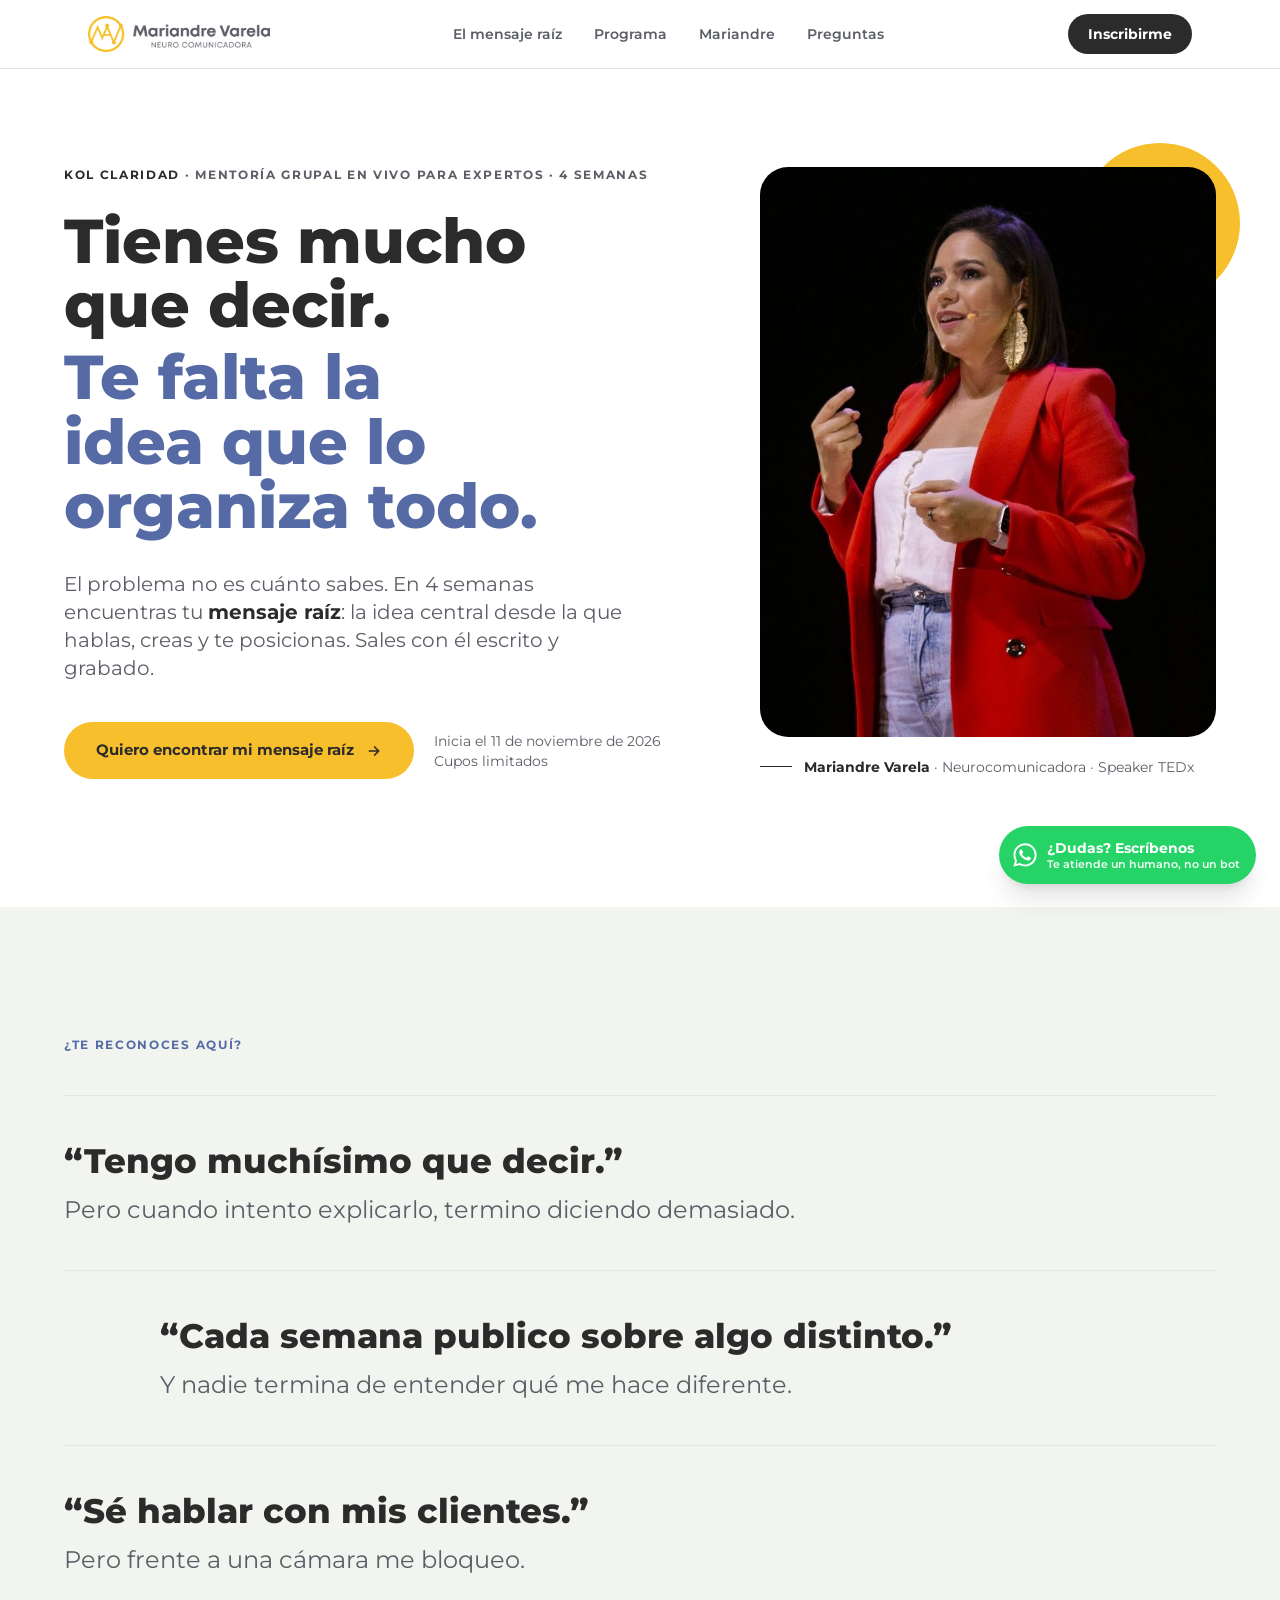
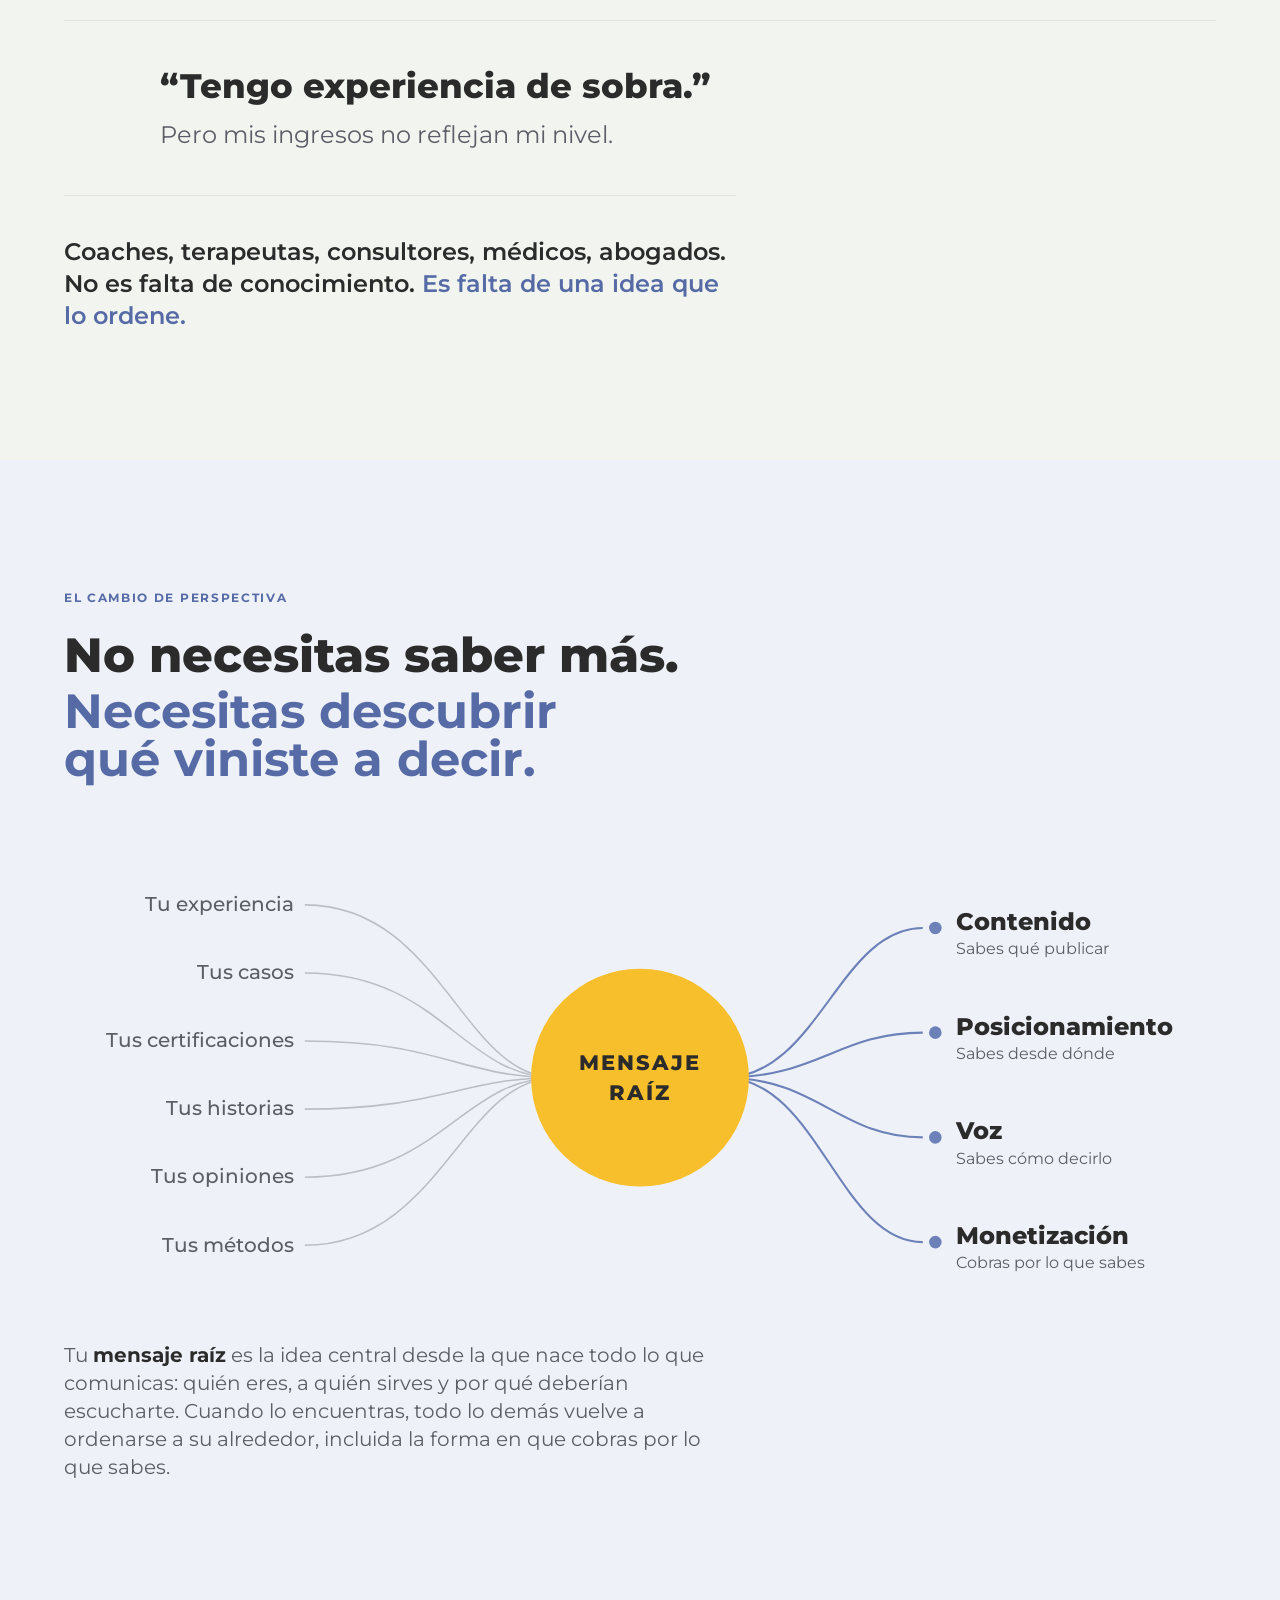
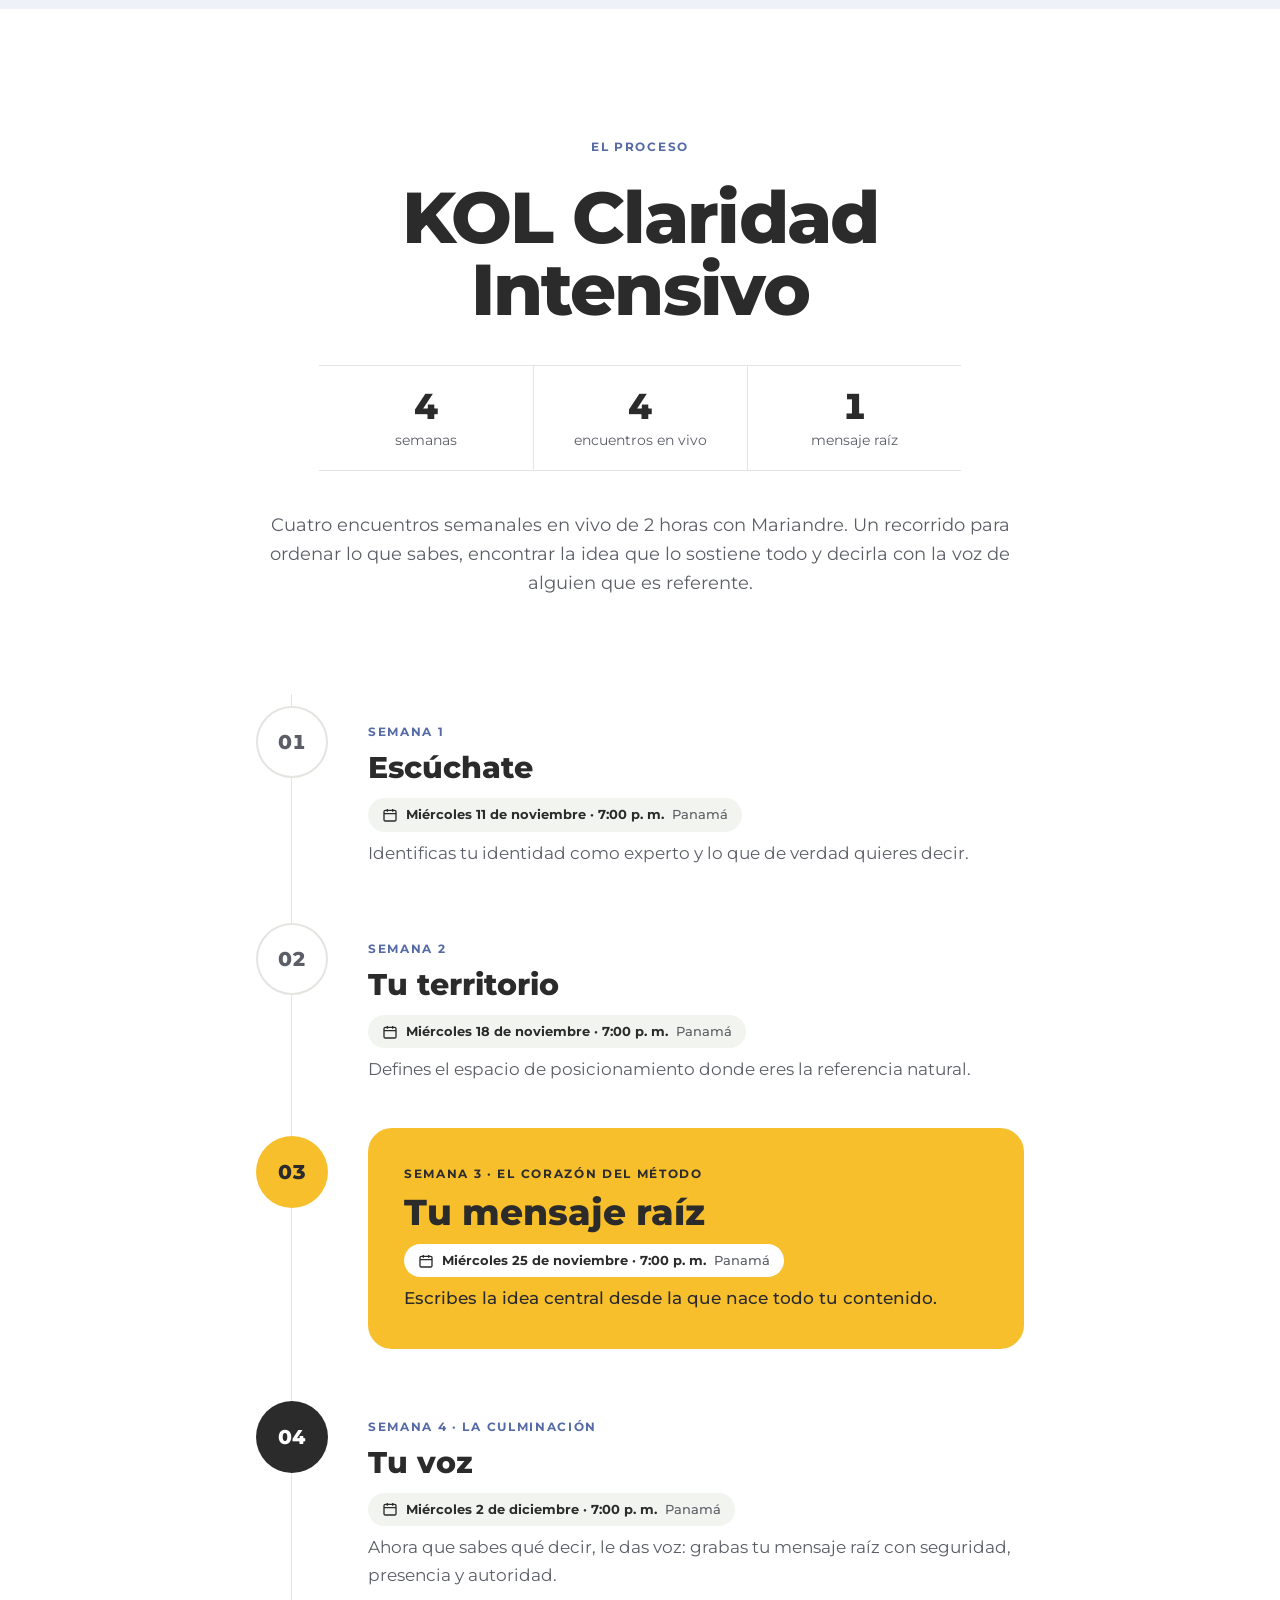
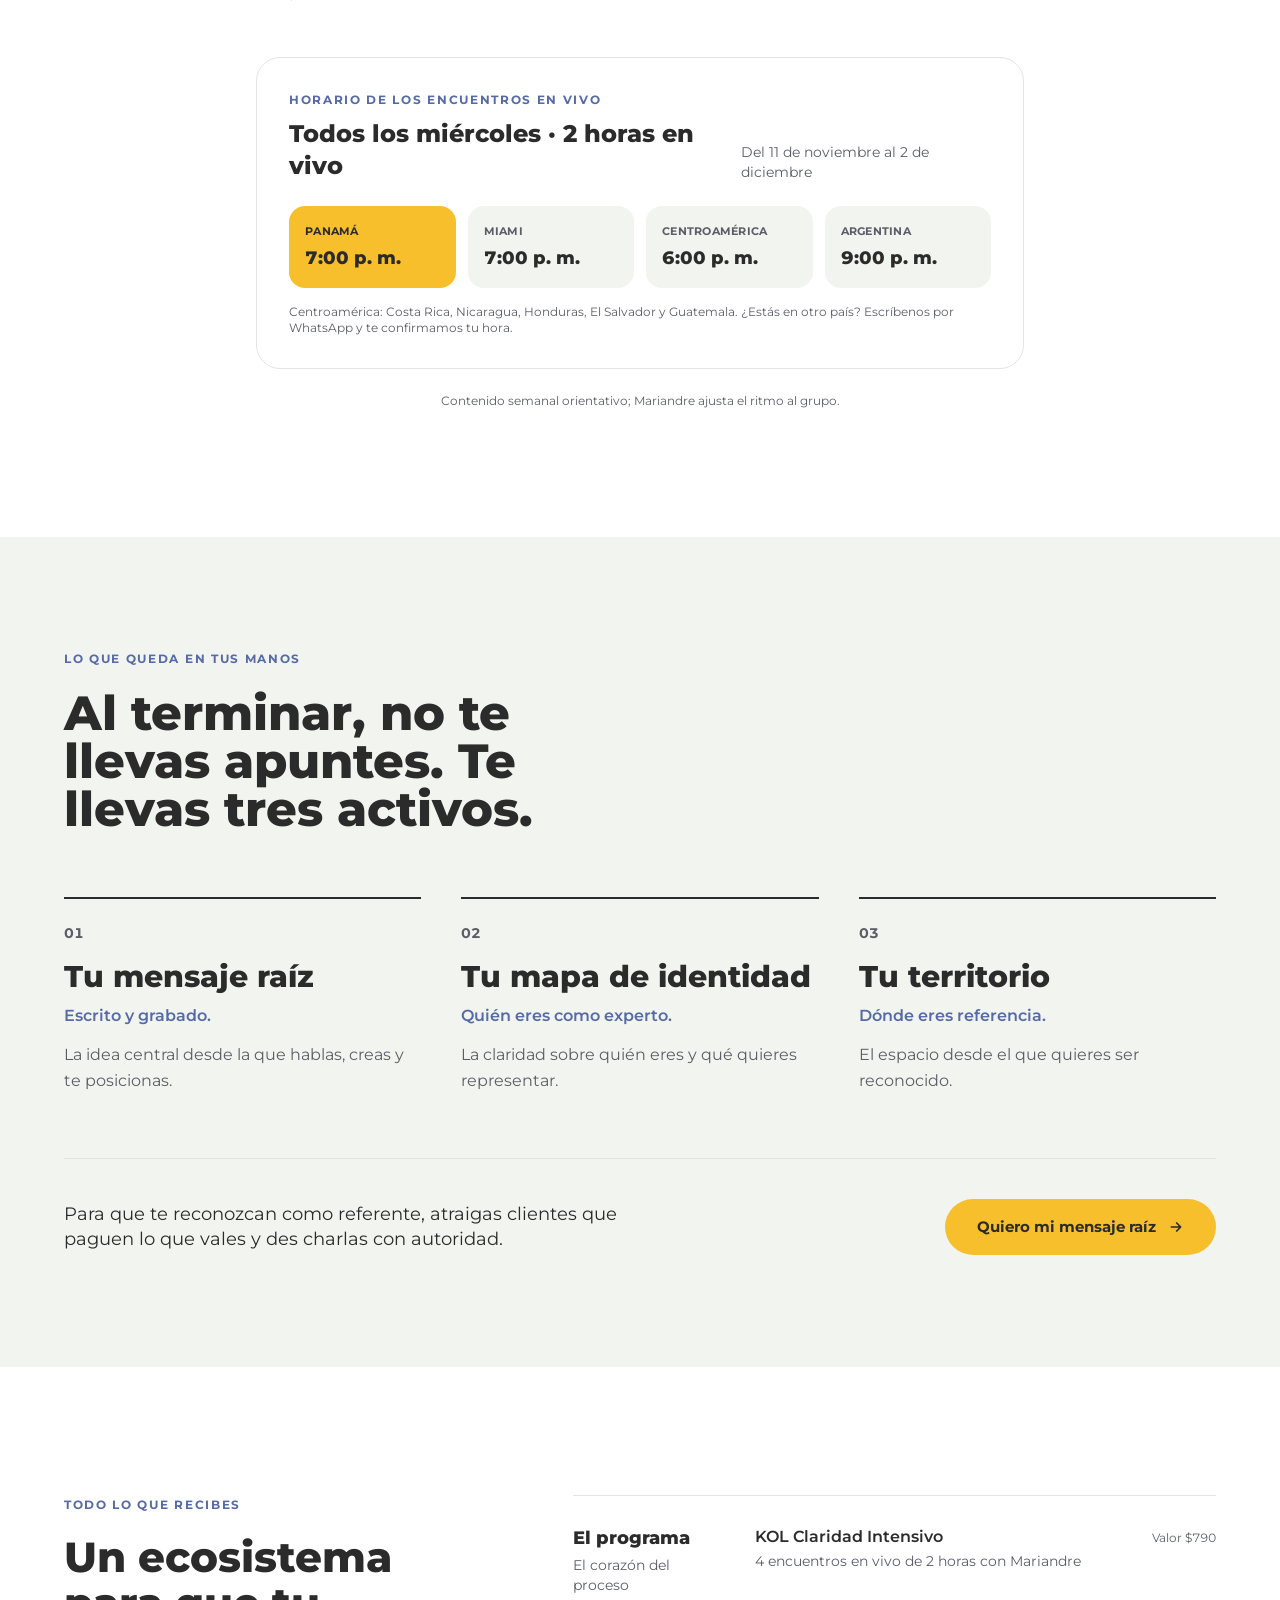
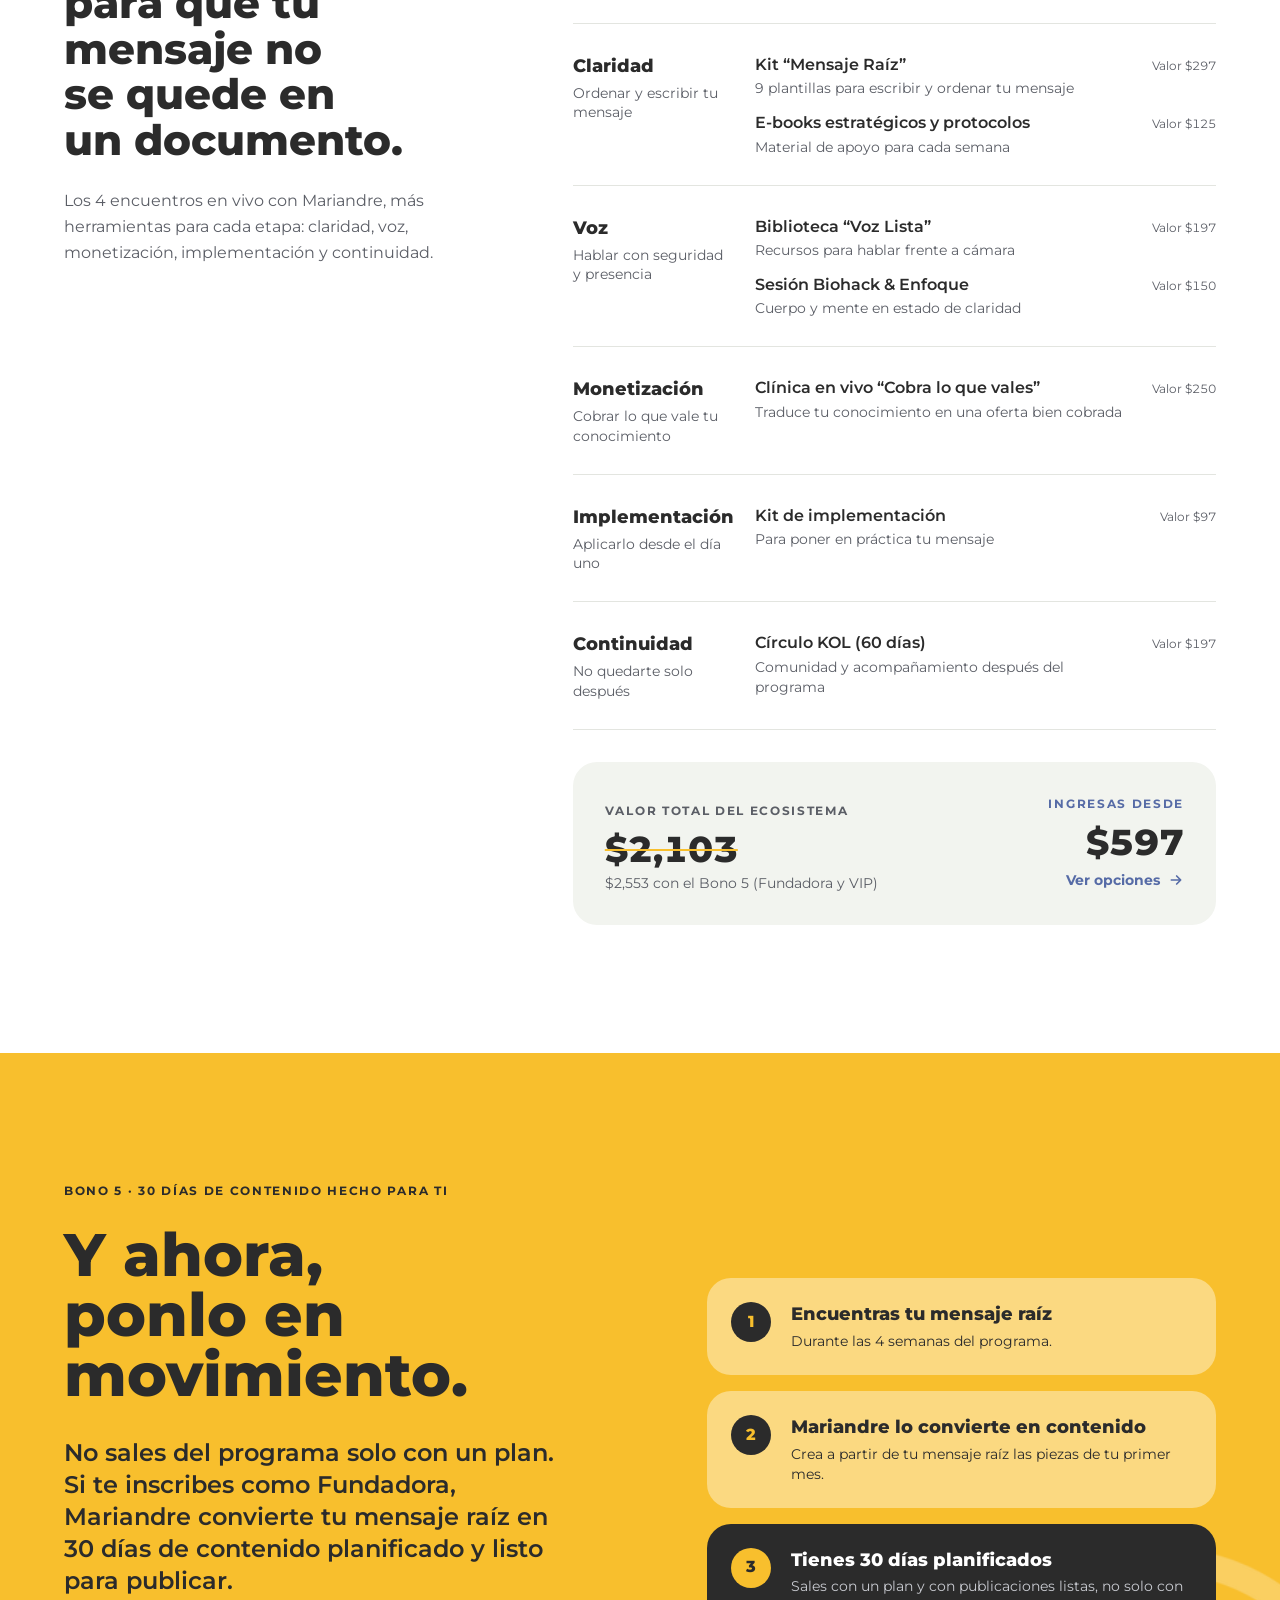
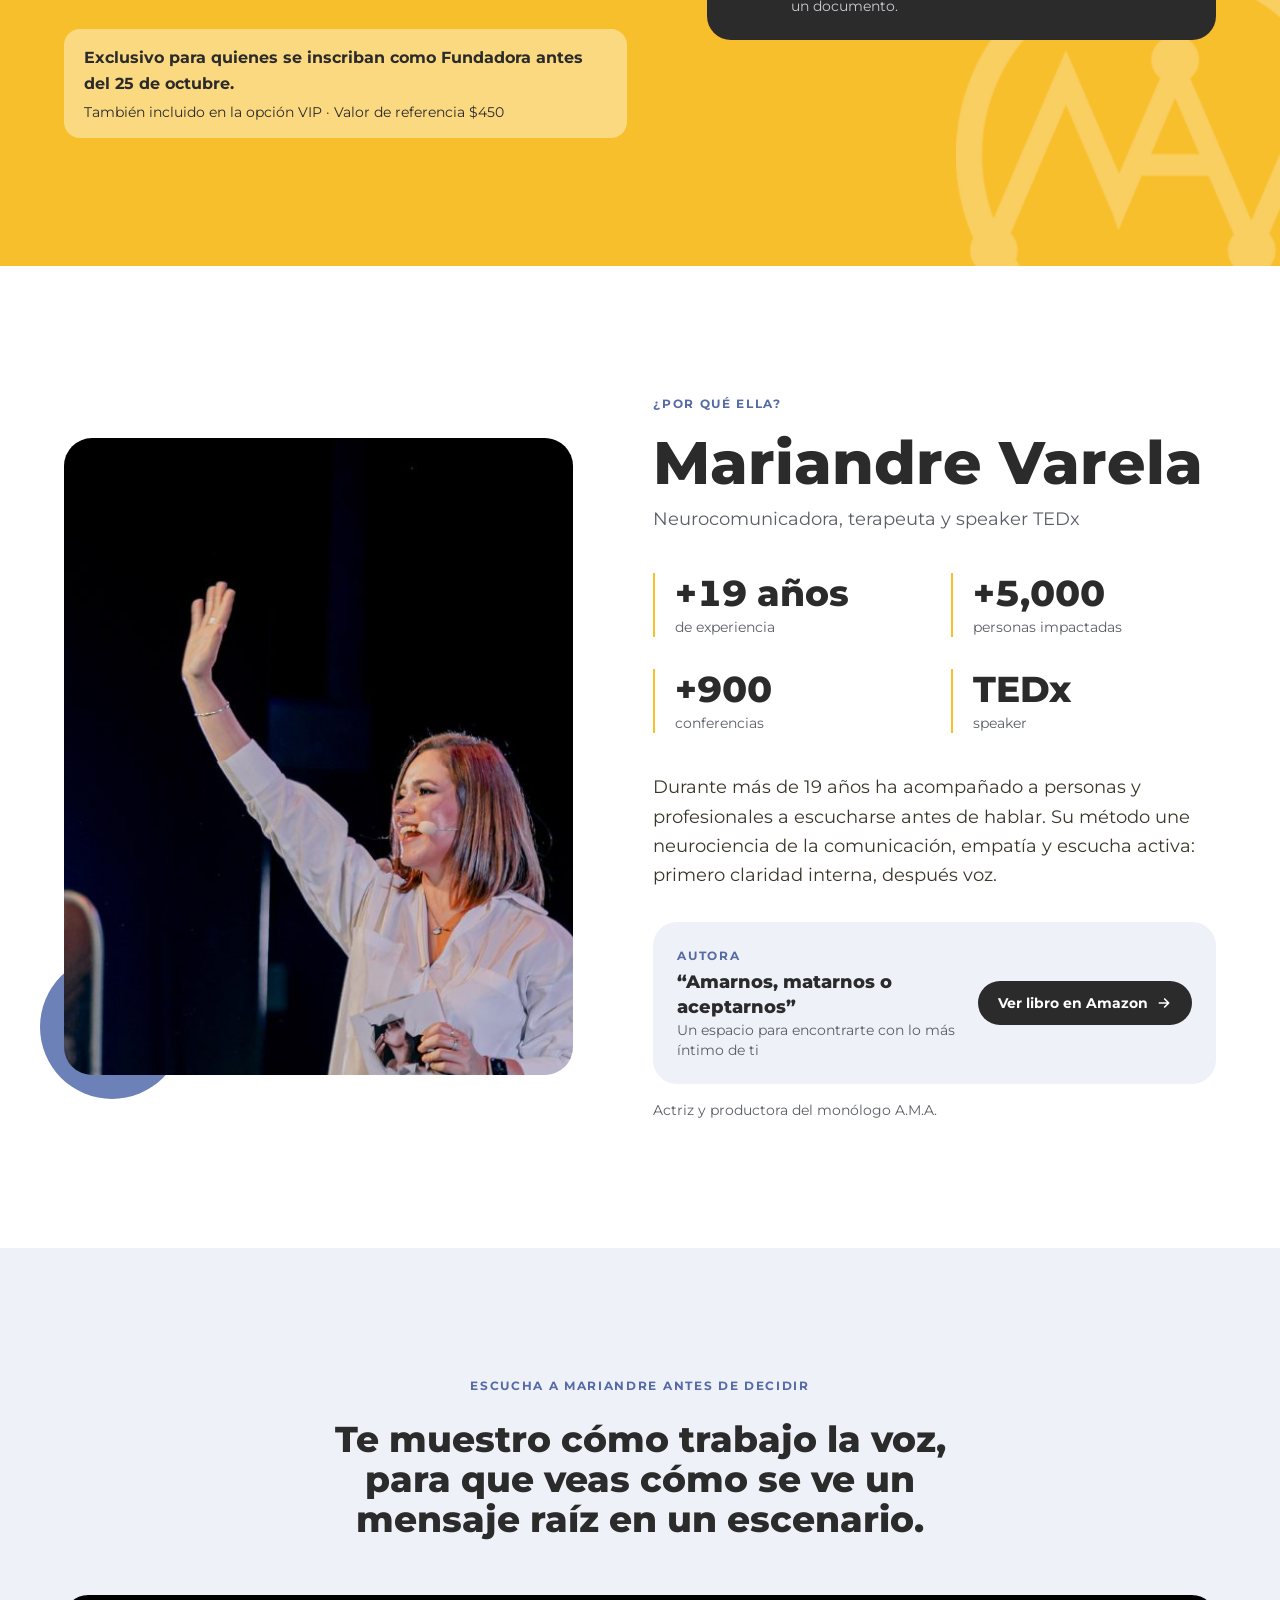
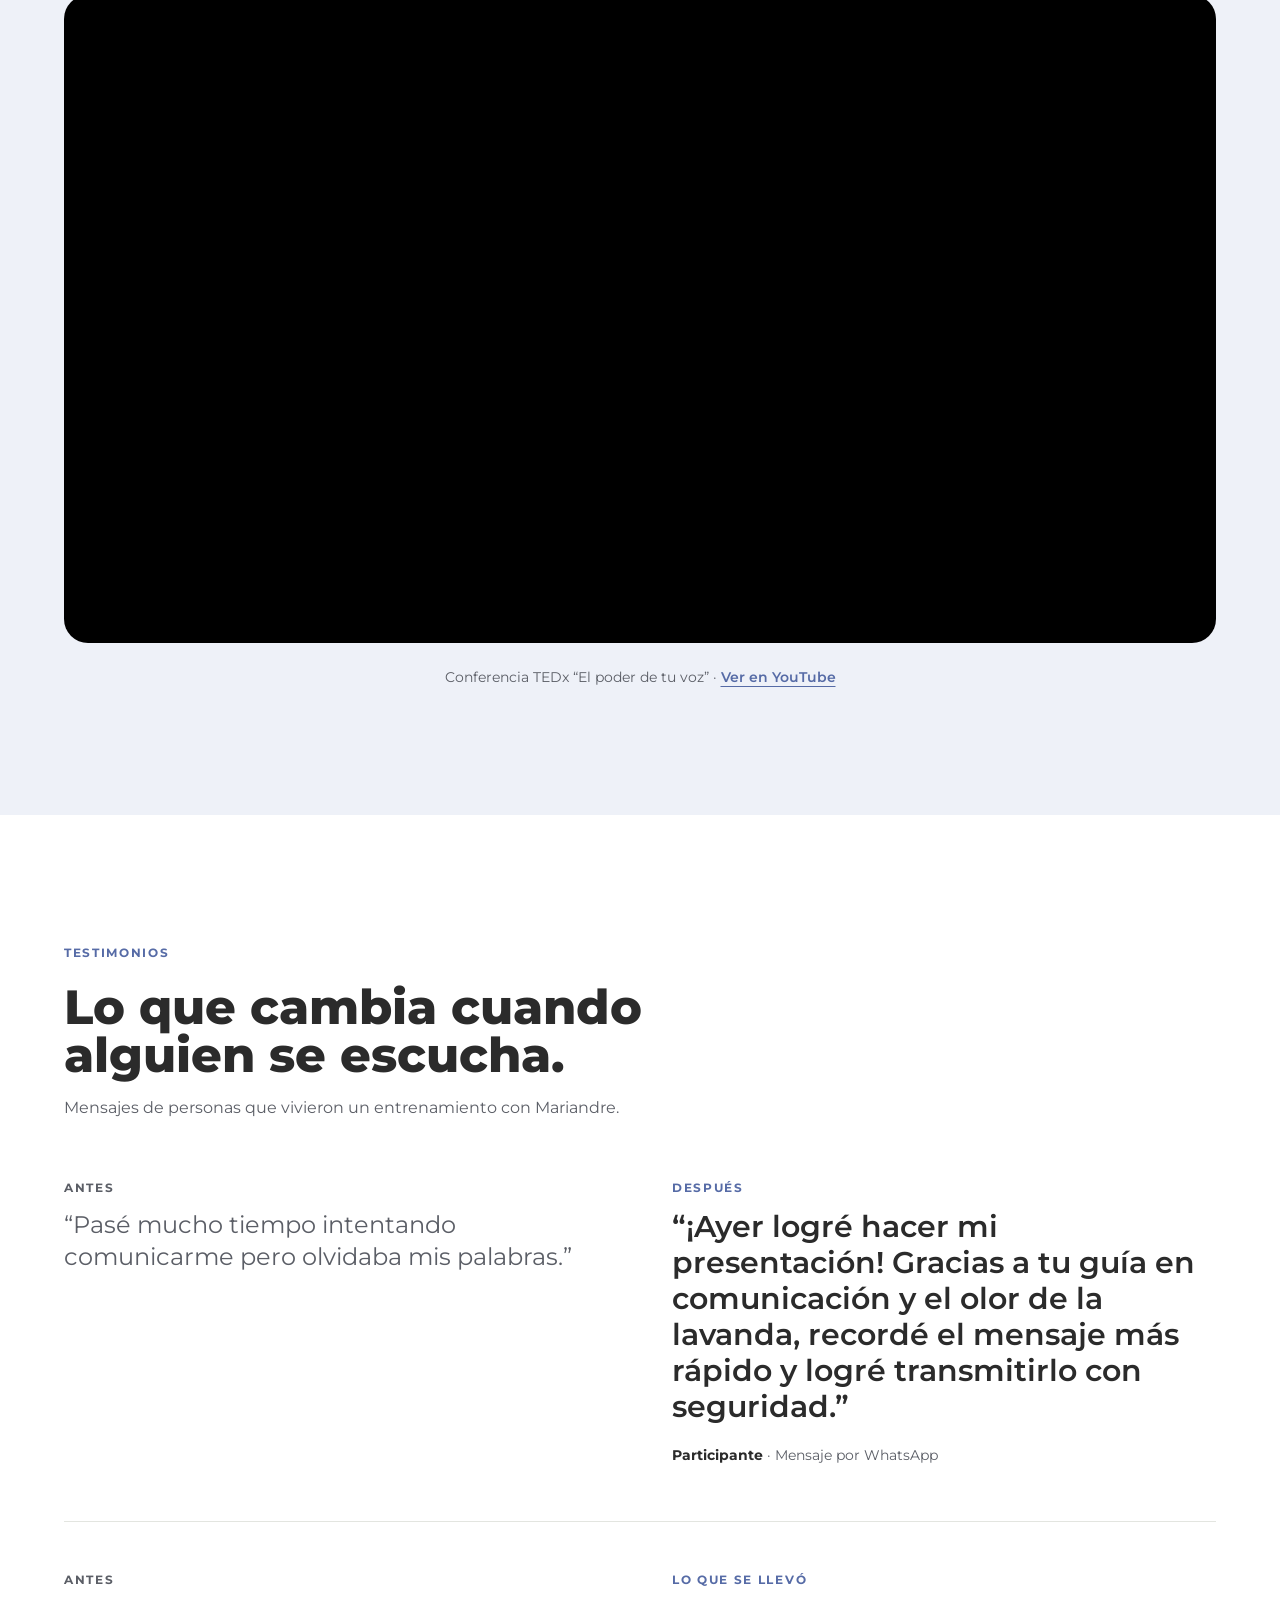
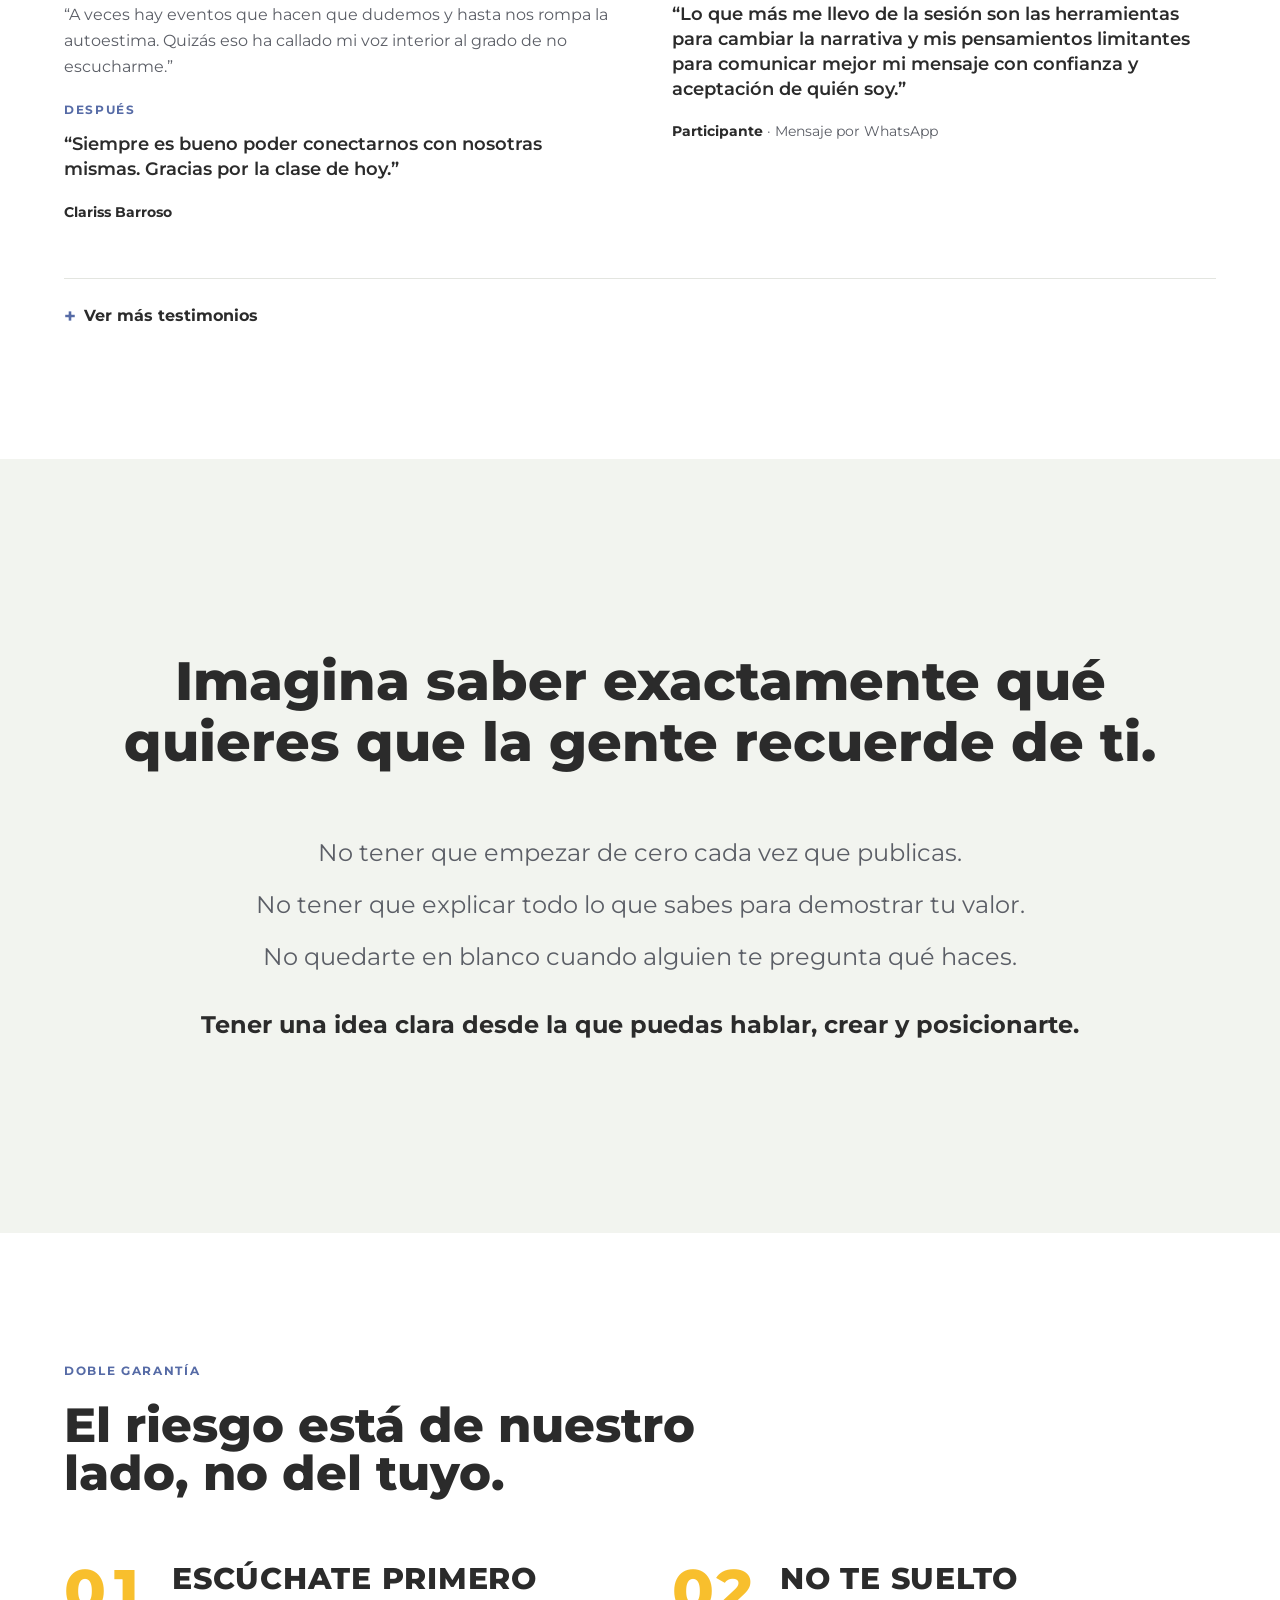
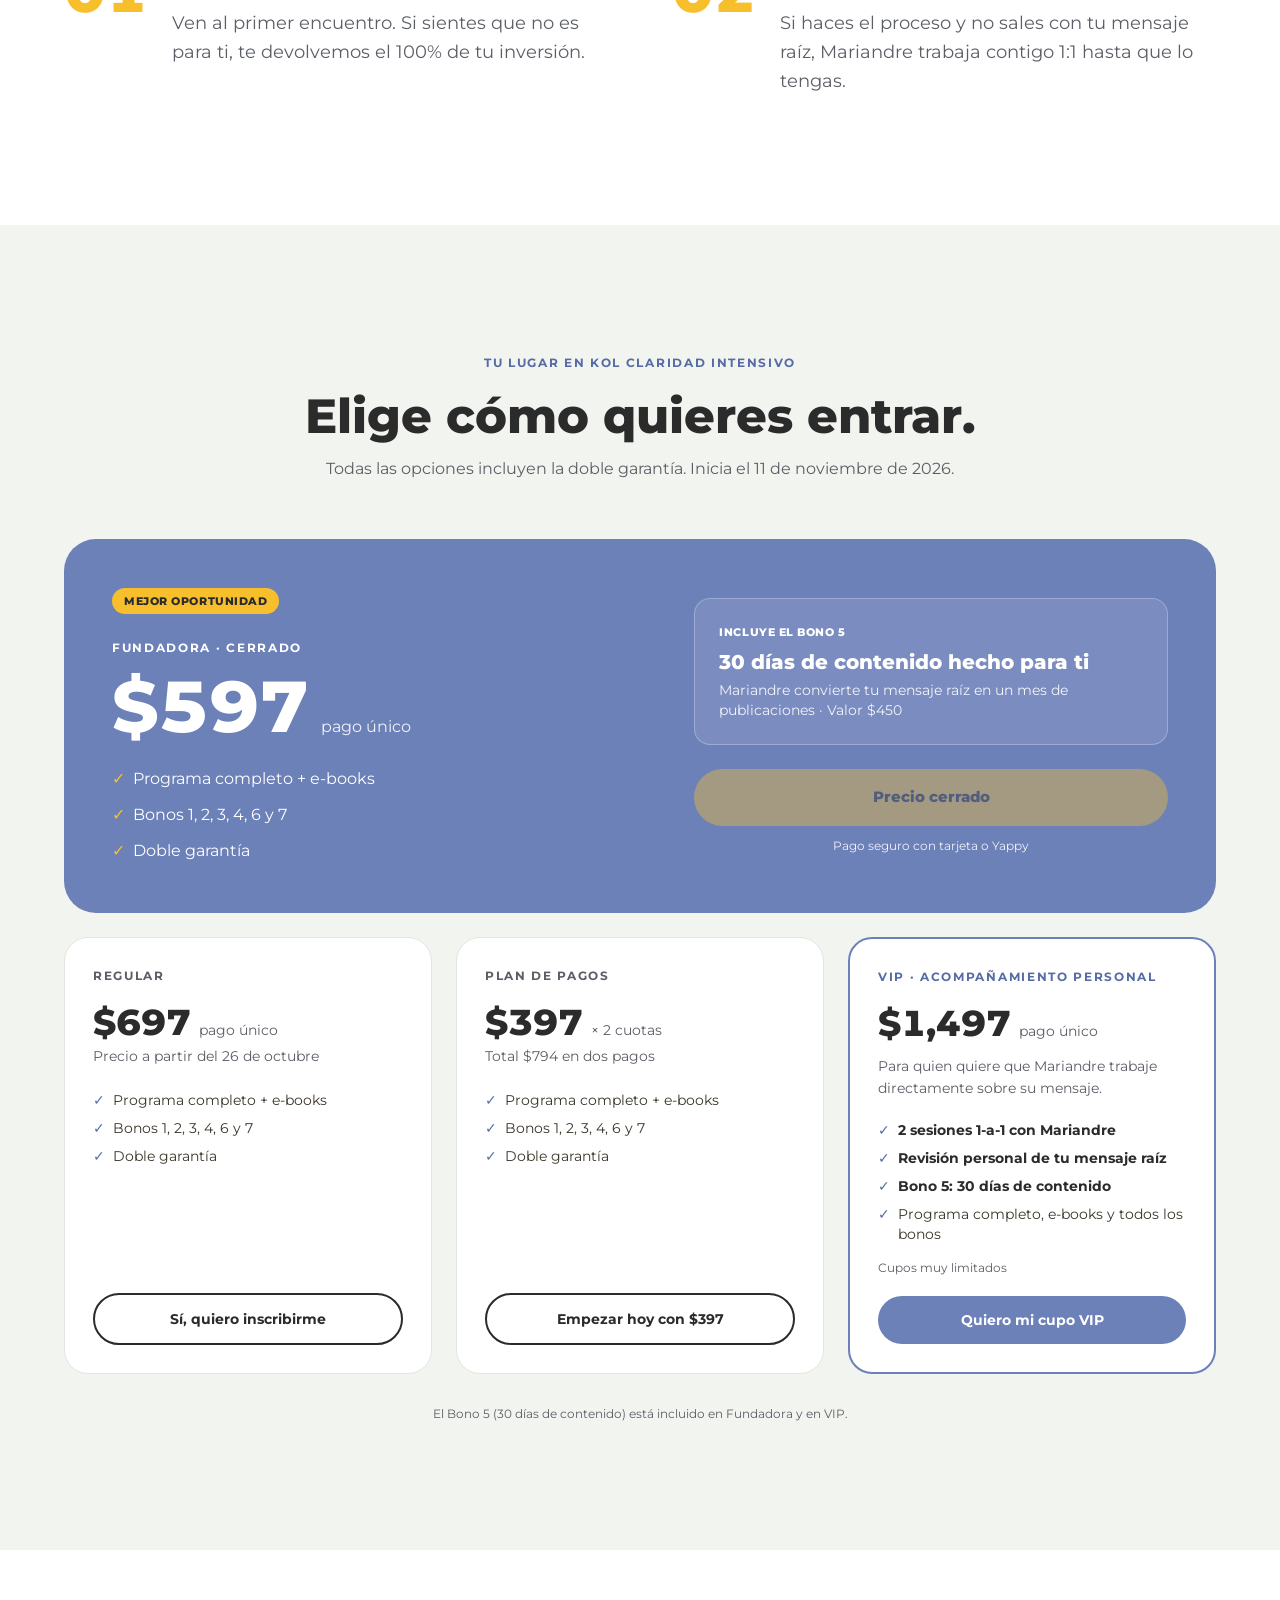
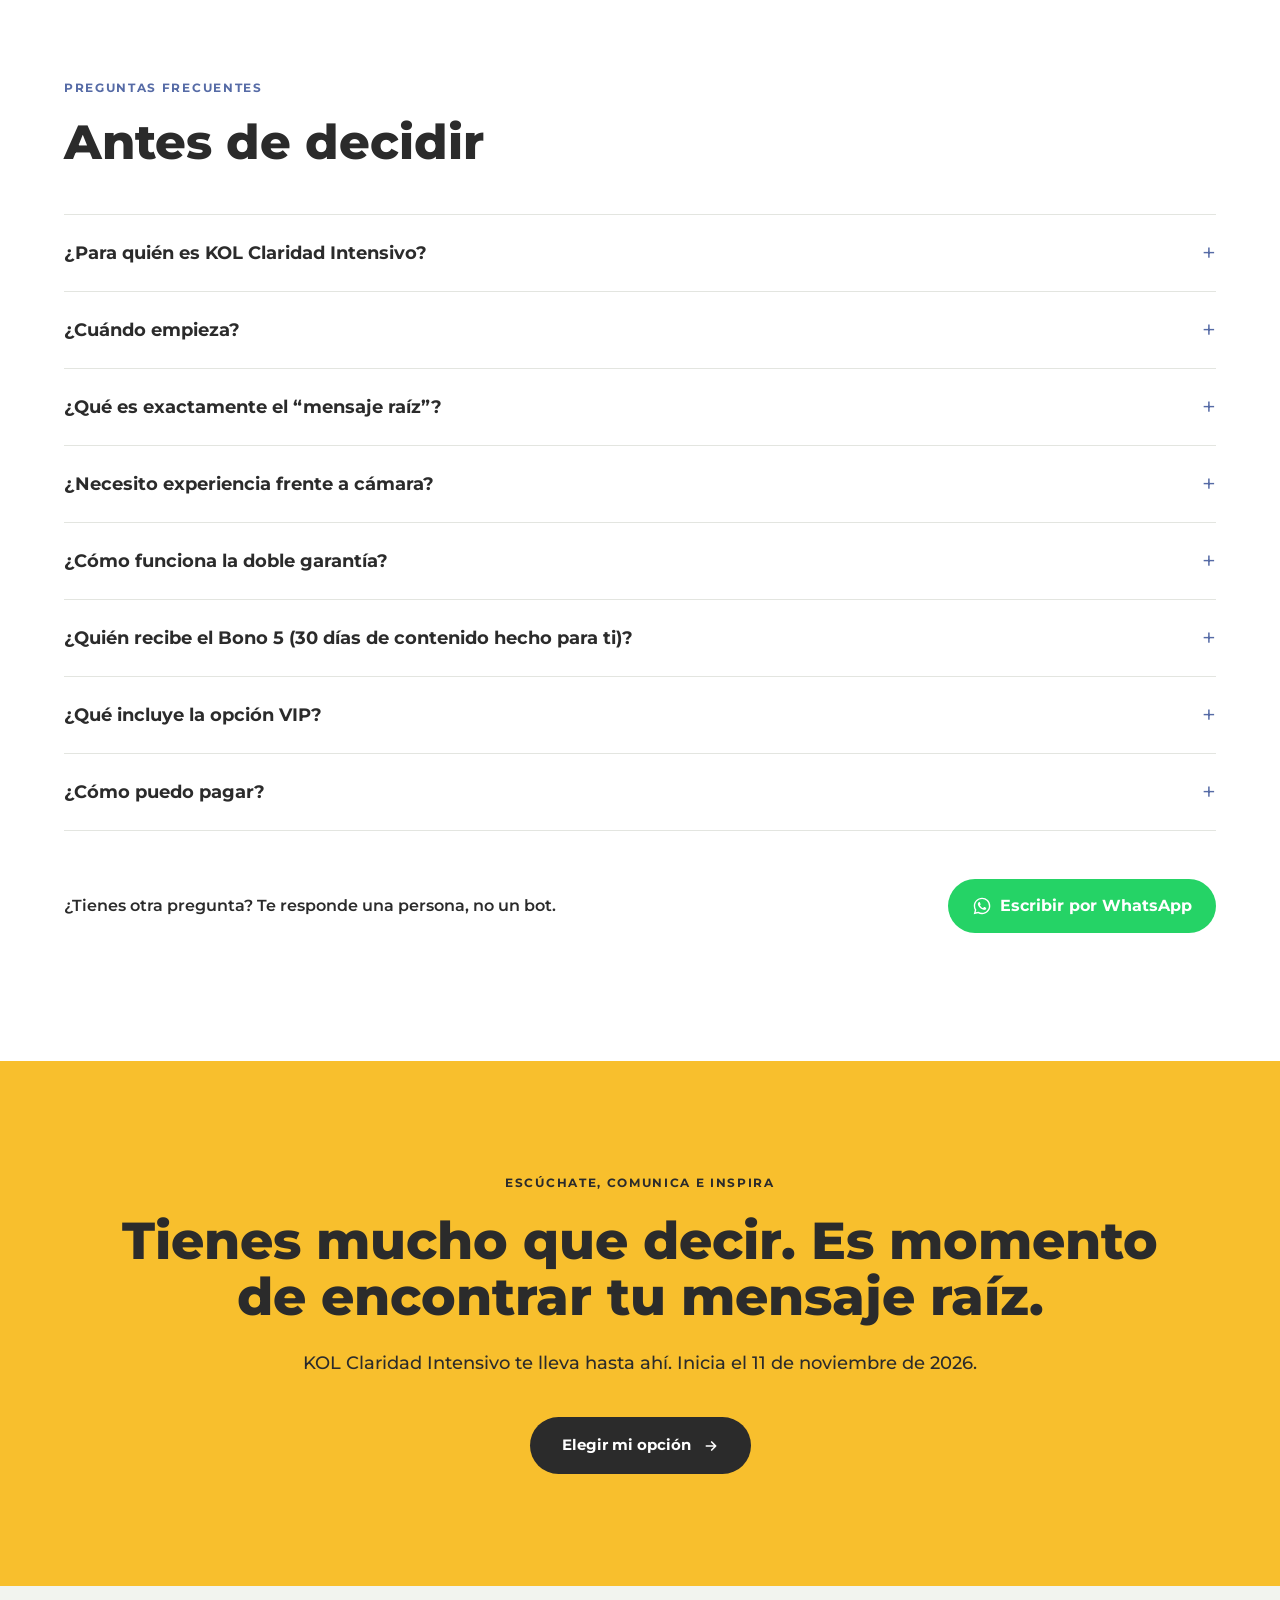
==== commit 106a238b: "SEO: página pre-renderizada, datos estructurados, robots.txt y sitemap + horarios" ====
--- a/index.html
+++ b/index.html
@@ -3,23 +3,204 @@
 <head>
   <meta charset="utf-8">
   <meta name="viewport" content="width=device-width, initial-scale=1, viewport-fit=cover">
-  <title>KOL Claridad Intensivo · Mariandre Varela</title>
-  <meta name="description" content="Mentoría grupal en vivo con Mariandre Varela, neurocomunicadora y speaker TEDx. En 4 semanas pasas de “sé mucho pero no sé cómo decirlo” a tener tu mensaje raíz escrito y grabado.">
+  <title>KOL Claridad Intensivo · Mentoría de comunicación con Mariandre Varela</title>
+  <meta name="description" content="Mentoría grupal en vivo de 4 semanas con Mariandre Varela, neurocomunicadora y speaker TEDx. Encuentra tu mensaje raíz y comunícalo con claridad y autoridad. Inicia el 11 de noviembre de 2026.">
+  <meta name="robots" content="index, follow, max-image-preview:large">
+  <meta name="author" content="Mariandre Varela">
+  <link rel="canonical" href="https://mariandrevarela.com/">
+  <meta name="theme-color" content="#f8bf2d">
   <meta property="og:type" content="website">
+  <meta property="og:locale" content="es_LA">
+  <meta property="og:site_name" content="Mariandre Varela">
   <meta property="og:url" content="https://mariandrevarela.com/">
-  <meta property="og:title" content="KOL Claridad Intensivo · Mariandre Varela">
+  <meta property="og:title" content="KOL Claridad Intensivo · Mentoría de comunicación con Mariandre Varela">
   <meta property="og:description" content="Deja de tener mucho que decir sin saber cómo decirlo. Mentoría grupal en vivo, 4 semanas. Inicia el 11 de noviembre de 2026.">
   <meta property="og:image" content="https://mariandrevarela.com/tedx.jpg">
   <meta name="twitter:card" content="summary_large_image">
+  <meta name="twitter:title" content="KOL Claridad Intensivo · Mentoría de comunicación con Mariandre Varela">
+  <meta name="twitter:description" content="Mentoría grupal en vivo de 4 semanas con Mariandre Varela, neurocomunicadora y speaker TEDx. Encuentra tu mensaje raíz y comunícalo con claridad y autoridad. Inicia el 11 de noviembre de 2026.">
+  <meta name="twitter:image" content="https://mariandrevarela.com/tedx.jpg">
   <link rel="icon" type="image/png" href="icon.png">
+  <link rel="apple-touch-icon" href="icon.png">
   <link rel="preconnect" href="https://fonts.googleapis.com">
   <link rel="preconnect" href="https://fonts.gstatic.com" crossorigin>
   <link rel="stylesheet" href="https://fonts.googleapis.com/css2?family=Montserrat:ital,wght@0,400;0,500;0,600;0,700;0,800;1,400&display=swap">
   <link rel="stylesheet" href="styles.css">
+  <script type="application/ld+json">
+{
+ "@context": "https://schema.org",
+ "@graph": [
+  {
+   "@type": "WebSite",
+   "@id": "https://mariandrevarela.com/#web",
+   "url": "https://mariandrevarela.com/",
+   "name": "Mariandre Varela",
+   "inLanguage": "es"
+  },
+  {
+   "@type": "Person",
+   "@id": "https://mariandrevarela.com/#mariandre",
+   "name": "Mariandre Varela",
+   "jobTitle": "Neurocomunicadora y speaker TEDx",
+   "url": "https://mariandrevarela.com/",
+   "image": "https://mariandrevarela.com/foto.jpg",
+   "sameAs": [
+    "https://www.youtube.com/watch?v=yBAM6JNJS58",
+    "https://www.amazon.com/dp/B0B2TP639B"
+   ]
+  },
+  {
+   "@type": "Course",
+   "@id": "https://mariandrevarela.com/#curso",
+   "name": "KOL Claridad Intensivo",
+   "description": "Mentoría grupal en vivo de 4 semanas con Mariandre Varela para expertos (coaches, terapeutas, consultores, médicos, abogados) que quieren encontrar y comunicar su mensaje raíz con claridad y autoridad.",
+   "inLanguage": "es",
+   "provider": {
+    "@id": "https://mariandrevarela.com/#mariandre"
+   },
+   "url": "https://mariandrevarela.com/",
+   "image": "https://mariandrevarela.com/tedx.jpg",
+   "offers": [
+    {
+     "@type": "Offer",
+     "name": "Fundadora",
+     "price": "597",
+     "priceCurrency": "USD",
+     "availability": "https://schema.org/InStock",
+     "url": "https://mariandrevarela.com/#precios",
+     "category": "Paid",
+     "validThrough": "2026-10-25"
+    },
+    {
+     "@type": "Offer",
+     "name": "Regular",
+     "price": "697",
+     "priceCurrency": "USD",
+     "availability": "https://schema.org/InStock",
+     "url": "https://mariandrevarela.com/#precios",
+     "category": "Paid"
+    },
+    {
+     "@type": "Offer",
+     "name": "Plan de pagos (2 cuotas de $397)",
+     "price": "397",
+     "priceCurrency": "USD",
+     "availability": "https://schema.org/InStock",
+     "url": "https://mariandrevarela.com/#precios",
+     "category": "Paid"
+    },
+    {
+     "@type": "Offer",
+     "name": "VIP",
+     "price": "1497",
+     "priceCurrency": "USD",
+     "availability": "https://schema.org/InStock",
+     "url": "https://mariandrevarela.com/#precios",
+     "category": "Paid"
+    }
+   ],
+   "hasCourseInstance": {
+    "@type": "CourseInstance",
+    "courseMode": "Online",
+    "startDate": "2026-11-11T19:00:00-05:00",
+    "endDate": "2026-12-02T21:00:00-05:00",
+    "instructor": {
+     "@id": "https://mariandrevarela.com/#mariandre"
+    },
+    "courseSchedule": {
+     "@type": "Schedule",
+     "repeatFrequency": "P1W",
+     "byDay": "https://schema.org/Wednesday",
+     "startTime": "19:00:00",
+     "endTime": "21:00:00",
+     "scheduleTimezone": "America/Panama",
+     "repeatCount": 4,
+     "startDate": "2026-11-11",
+     "endDate": "2026-12-02"
+    },
+    "courseWorkload": "PT8H"
+   }
+  },
+  {
+   "@type": "FAQPage",
+   "mainEntity": [
+    {
+     "@type": "Question",
+     "name": "¿Para quién es KOL Claridad Intensivo?",
+     "acceptedAnswer": {
+      "@type": "Answer",
+      "text": "Para expertos de cualquier área (coaches, terapeutas, consultores, médicos, abogados) que saben mucho pero sienten que su comunicación no refleja su nivel. Está pensado para profesionales de 30 a 50 años en Latinoamérica."
+     }
+    },
+    {
+     "@type": "Question",
+     "name": "¿Cuándo empieza?",
+     "acceptedAnswer": {
+      "@type": "Answer",
+      "text": "La cohorte inicia el 11 de noviembre de 2026. Son 4 encuentros semanales en vivo de 2 horas cada uno."
+     }
+    },
+    {
+     "@type": "Question",
+     "name": "¿Qué es exactamente el “mensaje raíz”?",
+     "acceptedAnswer": {
+      "@type": "Answer",
+      "text": "Es la idea central desde la que nace todo lo que comunicas: quién eres, a quién sirves y por qué deberían escucharte. Sales del programa con ese mensaje escrito y grabado, junto con tu mapa de identidad y tu territorio de posicionamiento."
+     }
+    },
+    {
+     "@type": "Question",
+     "name": "¿Necesito experiencia frente a cámara?",
+     "acceptedAnswer": {
+      "@type": "Answer",
+      "text": "No. El programa está diseñado justamente para quienes se congelan o se dispersan al hablar. Trabajamos primero la claridad interna y después la voz."
+     }
+    },
+    {
+     "@type": "Question",
+     "name": "¿Cómo funciona la doble garantía?",
+     "acceptedAnswer": {
+      "@type": "Answer",
+      "text": "Primero: asiste al primer encuentro y, si sientes que no es para ti, te devolvemos el 100%. Segundo: si completas el proceso y no sales con tu mensaje raíz, Mariandre trabaja contigo 1-a-1 hasta que lo tengas."
+     }
+    },
+    {
+     "@type": "Question",
+     "name": "¿Quién recibe el Bono 5 (30 días de contenido hecho para ti)?",
+     "acceptedAnswer": {
+      "@type": "Answer",
+      "text": "Quienes se inscriben como Fundadora ($597 de contado, hasta el 25 de octubre) y quienes eligen la opción VIP. Mariandre convierte tu mensaje raíz en 30 días de contenido planificado para que salgas del programa con un plan y con publicaciones listas. Las opciones Regular y Plan de pagos no incluyen este bono."
+     }
+    },
+    {
+     "@type": "Question",
+     "name": "¿Qué incluye la opción VIP?",
+     "acceptedAnswer": {
+      "@type": "Answer",
+      "text": "Todo el programa y todos los bonos, incluido el Bono 5 (30 días de contenido), más 2 sesiones 1-a-1 con Mariandre y una revisión personal de tu mensaje raíz."
+     }
+    },
+    {
+     "@type": "Question",
+     "name": "¿Cómo puedo pagar?",
+     "acceptedAnswer": {
+      "@type": "Answer",
+      "text": "Con tarjeta a través de Stripe o con Yappy. También puedes elegir el plan de 2 cuotas de $397."
+     }
+    }
+   ]
+  }
+ ]
+}
+  </script>
   <script async src="https://js.stripe.com/v3/buy-button.js"></script>
   <script defer src="app.js"></script>
 </head>
 <body>
-  <div id="root"><div id="boot">Cargando KOL Claridad Intensivo…</div></div>
+  <div id="root"><header class="sticky z-40 border-b border-line bg-bg" style="top: env(safe-area-inset-top, 0px);"><div class="mx-auto max-w-6xl px-4 sm:px-6 h-[68px] flex items-center justify-between gap-4"><a href="#top" class="min-w-0"><span class="block h-9"><img src="logo.png" alt="Mariandre Varela, Neuro Comunicadora" class="logo-light h-full w-auto"><img src="logoDark.png" alt="Mariandre Varela, Neuro Comunicadora" class="logo-dark h-full w-auto"></span></a><nav class="hidden md:flex items-center gap-8 text-sm font-semibold text-muted"><a href="#mensaje-raiz" class="hover:text-ink">El mensaje raíz</a><a href="#programa" class="hover:text-ink">Programa</a><a href="#mariandre" class="hover:text-ink">Mariandre</a><a href="#faq" class="hover:text-ink">Preguntas</a></nav><a href="#precios" class="rounded-full bg-ink text-bg text-sm font-bold px-5 py-2.5 hover:opacity-90 shrink-0">Inscribirme</a></div></header><main><section id="top" class="px-4 sm:px-6 pt-16 pb-24 sm:pt-24 sm:pb-32"><div class="mx-auto max-w-6xl grid lg:grid-cols-[1.15fr_0.85fr] gap-14 lg:gap-20 items-center"><div class="min-w-0"><p class="eyebrow text-muted rise"><span class="text-ink">KOL Claridad</span> · Mentoría grupal en vivo para expertos · 4 semanas</p><h1 class="rise font-extrabold text-ink mt-6 text-[2.5rem] leading-[1.06] sm:text-[3.9rem] sm:leading-[1.03]" style="animation-delay: 0.08s;">Tienes mucho que decir.<span class="block text-blue-text mt-2">Te falta la idea que lo organiza todo.</span></h1><p class="rise mt-8 text-lg sm:text-xl text-muted max-w-xl leading-relaxed" style="animation-delay: 0.16s;">El problema no es cuánto sabes. En 4 semanas encuentras tu <strong class="text-ink">mensaje raíz</strong>: la idea central desde la que hablas, creas y te posicionas. Sales con él escrito y grabado.</p><div class="rise mt-10 flex flex-col sm:flex-row sm:items-center gap-5" style="animation-delay: 0.24s;"><a href="#precios" class="group inline-flex items-center justify-center gap-3 rounded-full px-8 py-4 text-[15px] font-bold transition-colors bg-yellow text-on-yellow hover:bg-yellow-strong ">Quiero encontrar mi mensaje raíz<span class="transition-transform group-hover:translate-x-1"><svg viewBox="0 0 24 24" class="w-4 h-4" fill="none" stroke="currentColor" stroke-width="2.5" stroke-linecap="round" stroke-linejoin="round" aria-hidden="true"><path d="M5 12h14M13 6l6 6-6 6"></path></svg></span></a><p class="text-sm text-muted">Inicia el 11 de noviembre de 2026<span class="sm:hidden"> · </span><br class="hidden sm:block">Cupos limitados</p></div></div><figure class="relative w-full max-w-sm mx-auto lg:max-w-none"><div class="absolute -top-6 -right-6 w-40 h-40 rounded-full bg-yellow" aria-hidden="true"></div><img src="foto.jpg" alt="Mariandre Varela en el escenario de TEDx, con blazer rojo, dando su conferencia" class="relative w-full aspect-[4/5] object-cover rounded-[28px]"><figcaption class="relative mt-5 flex items-center gap-3"><span class="w-8 h-px bg-ink" aria-hidden="true"></span><span class="text-sm"><strong class="text-ink">Mariandre Varela</strong> <span class="text-muted">· Neurocomunicadora · Speaker TEDx</span></span></figcaption></figure></div></section><section class="bg-panel px-4 sm:px-6 py-24 sm:py-32"><div class="mx-auto max-w-6xl max-w-4xl"><p class="eyebrow text-blue-text">¿Te reconoces aquí?</p><ul class="mt-10"><li class="py-9 sm:py-11 border-t border-line "><p class="font-extrabold text-ink text-2xl sm:text-[2.1rem] leading-tight">“Tengo muchísimo que decir.”</p><p class="mt-3 text-lg sm:text-2xl text-muted leading-snug">Pero cuando intento explicarlo, termino diciendo demasiado.</p></li><li class="py-9 sm:py-11 border-t border-line sm:pl-24"><p class="font-extrabold text-ink text-2xl sm:text-[2.1rem] leading-tight">“Cada semana publico sobre algo distinto.”</p><p class="mt-3 text-lg sm:text-2xl text-muted leading-snug">Y nadie termina de entender qué me hace diferente.</p></li><li class="py-9 sm:py-11 border-t border-line "><p class="font-extrabold text-ink text-2xl sm:text-[2.1rem] leading-tight">“Sé hablar con mis clientes.”</p><p class="mt-3 text-lg sm:text-2xl text-muted leading-snug">Pero frente a una cámara me bloqueo.</p></li><li class="py-9 sm:py-11 border-t border-line sm:pl-24"><p class="font-extrabold text-ink text-2xl sm:text-[2.1rem] leading-tight">“Tengo experiencia de sobra.”</p><p class="mt-3 text-lg sm:text-2xl text-muted leading-snug">Pero mis ingresos no reflejan mi nivel.</p></li></ul><p class="border-t border-line pt-10 text-xl sm:text-2xl text-ink font-semibold max-w-2xl leading-snug">Coaches, terapeutas, consultores, médicos, abogados. No es falta de conocimiento.<span class="text-blue-text"> Es falta de una idea que lo ordene.</span></p></div></section><section id="mensaje-raiz" class="bg-blue-soft px-4 sm:px-6 py-24 sm:py-32 overflow-hidden"><div class="mx-auto max-w-6xl "><div class="max-w-3xl"><p class="eyebrow text-blue-text">El cambio de perspectiva</p><h2 class="mt-6 font-extrabold text-ink text-3xl sm:text-5xl leading-[1.1]">No necesitas saber más.<span class="block text-blue-text font-bold mt-2">Necesitas descubrir qué viniste a decir.</span></h2></div><div class="hidden lg:block mt-20" aria-hidden="true"><svg viewBox="0 0 1100 410" class="w-full h-auto"><path d="M230 40 C 360 40, 380 205, 470 205" fill="none" stroke="var(--muted)" stroke-opacity=".35" stroke-width="1.5"></path><path d="M230 105 C 360 105, 380 205, 470 205" fill="none" stroke="var(--muted)" stroke-opacity=".35" stroke-width="1.5"></path><path d="M230 170 C 360 170, 380 205, 470 205" fill="none" stroke="var(--muted)" stroke-opacity=".35" stroke-width="1.5"></path><path d="M230 235 C 360 235, 380 205, 470 205" fill="none" stroke="var(--muted)" stroke-opacity=".35" stroke-width="1.5"></path><path d="M230 300 C 360 300, 380 205, 470 205" fill="none" stroke="var(--muted)" stroke-opacity=".35" stroke-width="1.5"></path><path d="M230 365 C 360 365, 380 205, 470 205" fill="none" stroke="var(--muted)" stroke-opacity=".35" stroke-width="1.5"></path><path d="M630 205 C 720 205, 740 62, 820 62" fill="none" stroke="var(--blue)" stroke-width="2"></path><path d="M630 205 C 720 205, 740 162, 820 162" fill="none" stroke="var(--blue)" stroke-width="2"></path><path d="M630 205 C 720 205, 740 262, 820 262" fill="none" stroke="var(--blue)" stroke-width="2"></path><path d="M630 205 C 720 205, 740 362, 820 362" fill="none" stroke="var(--blue)" stroke-width="2"></path><text x="220" y="46" text-anchor="end" fill="var(--muted)" font-size="19" font-family="Montserrat, sans-serif" font-weight="500">Tu experiencia</text><text x="220" y="111" text-anchor="end" fill="var(--muted)" font-size="19" font-family="Montserrat, sans-serif" font-weight="500">Tus casos</text><text x="220" y="176" text-anchor="end" fill="var(--muted)" font-size="19" font-family="Montserrat, sans-serif" font-weight="500">Tus certificaciones</text><text x="220" y="241" text-anchor="end" fill="var(--muted)" font-size="19" font-family="Montserrat, sans-serif" font-weight="500">Tus historias</text><text x="220" y="306" text-anchor="end" fill="var(--muted)" font-size="19" font-family="Montserrat, sans-serif" font-weight="500">Tus opiniones</text><text x="220" y="371" text-anchor="end" fill="var(--muted)" font-size="19" font-family="Montserrat, sans-serif" font-weight="500">Tus métodos</text><circle cx="550" cy="205" r="104" fill="var(--yellow)"></circle><text x="550" y="198" text-anchor="middle" fill="var(--on-yellow)" font-size="20" font-weight="800" font-family="Montserrat, sans-serif" letter-spacing="2">MENSAJE</text><text x="550" y="226" text-anchor="middle" fill="var(--on-yellow)" font-size="20" font-weight="800" font-family="Montserrat, sans-serif" letter-spacing="2">RAÍZ</text><g><circle cx="832" cy="62" r="6" fill="var(--blue)"></circle><text x="852" y="64" fill="var(--ink)" font-size="23" font-weight="800" font-family="Montserrat, sans-serif">Contenido</text><text x="852" y="87" fill="var(--muted)" font-size="15" font-family="Montserrat, sans-serif">Sabes qué publicar</text></g><g><circle cx="832" cy="162" r="6" fill="var(--blue)"></circle><text x="852" y="164" fill="var(--ink)" font-size="23" font-weight="800" font-family="Montserrat, sans-serif">Posicionamiento</text><text x="852" y="187" fill="var(--muted)" font-size="15" font-family="Montserrat, sans-serif">Sabes desde dónde</text></g><g><circle cx="832" cy="262" r="6" fill="var(--blue)"></circle><text x="852" y="264" fill="var(--ink)" font-size="23" font-weight="800" font-family="Montserrat, sans-serif">Voz</text><text x="852" y="287" fill="var(--muted)" font-size="15" font-family="Montserrat, sans-serif">Sabes cómo decirlo</text></g><g><circle cx="832" cy="362" r="6" fill="var(--blue)"></circle><text x="852" y="364" fill="var(--ink)" font-size="23" font-weight="800" font-family="Montserrat, sans-serif">Monetización</text><text x="852" y="387" fill="var(--muted)" font-size="15" font-family="Montserrat, sans-serif">Cobras por lo que sabes</text></g></svg></div><div class="lg:hidden mt-14 flex flex-col items-center text-center" aria-hidden="true"><div class="flex flex-wrap justify-center gap-x-4 gap-y-2 text-muted text-[15px] max-w-sm"><span>Tu experiencia</span><span>Tus casos</span><span>Tus certificaciones</span><span>Tus historias</span><span>Tus opiniones</span><span>Tus métodos</span></div><span class="my-6 w-px h-12 bg-muted opacity-40"></span><div class="w-44 h-44 rounded-full bg-yellow text-on-yellow flex items-center justify-center font-extrabold tracking-[0.15em] text-lg leading-tight">MENSAJE<br>RAÍZ</div><span class="my-6 w-px h-12 bg-blue"></span><div class="grid grid-cols-2 gap-x-6 gap-y-5"><p><span class="block font-extrabold text-ink text-lg">Contenido</span><span class="text-muted text-sm">Sabes qué publicar</span></p><p><span class="block font-extrabold text-ink text-lg">Posicionamiento</span><span class="text-muted text-sm">Sabes desde dónde</span></p><p><span class="block font-extrabold text-ink text-lg">Voz</span><span class="text-muted text-sm">Sabes cómo decirlo</span></p><p><span class="block font-extrabold text-ink text-lg">Monetización</span><span class="text-muted text-sm">Cobras por lo que sabes</span></p></div></div><p class="mt-16 lg:mt-12 max-w-2xl text-lg sm:text-xl text-muted leading-relaxed">Tu <strong class="text-ink">mensaje raíz</strong> es la idea central desde la que nace todo lo que comunicas: quién eres, a quién sirves y por qué deberían escucharte. Cuando lo encuentras, todo lo demás vuelve a ordenarse a su alrededor, incluida la forma en que cobras por lo que sabes.</p></div></section><section id="programa" class="px-4 sm:px-6 py-24 sm:py-32"><div class="mx-auto max-w-6xl "><div class="text-center max-w-3xl mx-auto"><p class="eyebrow text-blue-text">El proceso</p><h2 class="mt-6 font-extrabold text-ink text-[2.6rem] sm:text-7xl leading-[0.98] tracking-tight">KOL Claridad<br>Intensivo</h2><dl class="mt-10 inline-grid grid-cols-3 divide-x divide-line border-y border-line tnum"><div class="px-4 sm:px-10 py-5"><dt class="font-extrabold text-3xl sm:text-4xl text-ink">4</dt><dd class="text-[12px] sm:text-sm text-muted mt-1">semanas</dd></div><div class="px-4 sm:px-10 py-5"><dt class="font-extrabold text-3xl sm:text-4xl text-ink">4</dt><dd class="text-[12px] sm:text-sm text-muted mt-1">encuentros en vivo</dd></div><div class="px-4 sm:px-10 py-5"><dt class="font-extrabold text-3xl sm:text-4xl text-ink">1</dt><dd class="text-[12px] sm:text-sm text-muted mt-1">mensaje raíz</dd></div></dl><p class="mt-10 text-lg text-muted leading-relaxed">Cuatro encuentros semanales en vivo de 2 horas con Mariandre. Un recorrido para ordenar lo que sabes, encontrar la idea que lo sostiene todo y decirla con la voz de alguien que es referente.</p></div><ol class="relative mt-20 max-w-3xl mx-auto"><span class="absolute left-[27px] sm:left-[35px] top-4 bottom-4 w-px bg-line" aria-hidden="true"></span><li class="relative flex gap-6 sm:gap-10 py-7"><span class="relative z-10 shrink-0 w-14 h-14 sm:w-[72px] sm:h-[72px] rounded-full flex items-center justify-center font-extrabold text-lg sm:text-xl tnum
+                bg-bg border-2 border-line text-muted">01</span><div class="min-w-0 flex-1 pt-2 sm:pt-4"><p class="eyebrow text-blue-text">Semana 1</p><h3 class="font-extrabold mt-2 leading-tight text-2xl sm:text-3xl text-ink">Escúchate</h3><p class="mt-3 inline-flex items-center gap-2 whitespace-nowrap rounded-full px-3 sm:px-3.5 py-1.5 text-[12px] sm:text-[13px] font-bold bg-panel text-ink"><svg viewBox="0 0 24 24" class="w-4 h-4 shrink-0" fill="none" stroke="currentColor" stroke-width="2" aria-hidden="true"><rect x="3" y="5" width="18" height="16" rx="2"></rect><path d="M3 10h18M8 3v4M16 3v4"></path></svg><span class="sm:hidden">Mié. 11 de nov. · 7 p. m. Panamá</span><span class="hidden sm:inline">Miércoles 11 de noviembre · 7:00 p. m.</span><span class="hidden sm:inline font-medium text-muted">Panamá</span></p><p class="mt-2 text-[17px] leading-relaxed text-muted">Identificas tu identidad como experto y lo que de verdad quieres decir.</p></div></li><li class="relative flex gap-6 sm:gap-10 py-7"><span class="relative z-10 shrink-0 w-14 h-14 sm:w-[72px] sm:h-[72px] rounded-full flex items-center justify-center font-extrabold text-lg sm:text-xl tnum
+                bg-bg border-2 border-line text-muted">02</span><div class="min-w-0 flex-1 pt-2 sm:pt-4"><p class="eyebrow text-blue-text">Semana 2</p><h3 class="font-extrabold mt-2 leading-tight text-2xl sm:text-3xl text-ink">Tu territorio</h3><p class="mt-3 inline-flex items-center gap-2 whitespace-nowrap rounded-full px-3 sm:px-3.5 py-1.5 text-[12px] sm:text-[13px] font-bold bg-panel text-ink"><svg viewBox="0 0 24 24" class="w-4 h-4 shrink-0" fill="none" stroke="currentColor" stroke-width="2" aria-hidden="true"><rect x="3" y="5" width="18" height="16" rx="2"></rect><path d="M3 10h18M8 3v4M16 3v4"></path></svg><span class="sm:hidden">Mié. 18 de nov. · 7 p. m. Panamá</span><span class="hidden sm:inline">Miércoles 18 de noviembre · 7:00 p. m.</span><span class="hidden sm:inline font-medium text-muted">Panamá</span></p><p class="mt-2 text-[17px] leading-relaxed text-muted">Defines el espacio de posicionamiento donde eres la referencia natural.</p></div></li><li class="relative flex gap-6 sm:gap-10 my-6"><span class="relative z-10 shrink-0 w-14 h-14 sm:w-[72px] sm:h-[72px] rounded-full flex items-center justify-center font-extrabold text-lg sm:text-xl tnum
+                bg-yellow text-on-yellow">03</span><div class="min-w-0 flex-1 rounded-3xl bg-yellow text-on-yellow p-5 sm:p-9 -mt-2"><p class="eyebrow text-on-yellow">Semana 3 · El corazón del método</p><h3 class="font-extrabold mt-2 leading-tight text-3xl sm:text-4xl">Tu mensaje raíz</h3><p class="mt-3 inline-flex items-center gap-2 whitespace-nowrap rounded-full px-3 sm:px-3.5 py-1.5 text-[12px] sm:text-[13px] font-bold bg-white text-ink"><svg viewBox="0 0 24 24" class="w-4 h-4 shrink-0" fill="none" stroke="currentColor" stroke-width="2" aria-hidden="true"><rect x="3" y="5" width="18" height="16" rx="2"></rect><path d="M3 10h18M8 3v4M16 3v4"></path></svg><span class="sm:hidden">Mié. 25 de nov. · 7 p. m. Panamá</span><span class="hidden sm:inline">Miércoles 25 de noviembre · 7:00 p. m.</span><span class="hidden sm:inline font-medium text-muted">Panamá</span></p><p class="mt-2 text-[17px] leading-relaxed font-medium">Escribes la idea central desde la que nace todo tu contenido.</p></div></li><li class="relative flex gap-6 sm:gap-10 py-7"><span class="relative z-10 shrink-0 w-14 h-14 sm:w-[72px] sm:h-[72px] rounded-full flex items-center justify-center font-extrabold text-lg sm:text-xl tnum
+                bg-ink text-bg">04</span><div class="min-w-0 flex-1 pt-2 sm:pt-4"><p class="eyebrow text-blue-text">Semana 4 · La culminación</p><h3 class="font-extrabold mt-2 leading-tight text-2xl sm:text-3xl text-ink">Tu voz</h3><p class="mt-3 inline-flex items-center gap-2 whitespace-nowrap rounded-full px-3 sm:px-3.5 py-1.5 text-[12px] sm:text-[13px] font-bold bg-panel text-ink"><svg viewBox="0 0 24 24" class="w-4 h-4 shrink-0" fill="none" stroke="currentColor" stroke-width="2" aria-hidden="true"><rect x="3" y="5" width="18" height="16" rx="2"></rect><path d="M3 10h18M8 3v4M16 3v4"></path></svg><span class="sm:hidden">Mié. 2 de dic. · 7 p. m. Panamá</span><span class="hidden sm:inline">Miércoles 2 de diciembre · 7:00 p. m.</span><span class="hidden sm:inline font-medium text-muted">Panamá</span></p><p class="mt-2 text-[17px] leading-relaxed text-muted">Ahora que sabes qué decir, le das voz: grabas tu mensaje raíz con seguridad, presencia y autoridad.</p></div></li></ol><div class="mt-10 max-w-3xl mx-auto rounded-3xl border border-line bg-surface p-6 sm:p-8"><div class="flex flex-col sm:flex-row sm:items-end sm:justify-between gap-2"><div><p class="eyebrow text-blue-text">Horario de los encuentros en vivo</p><p class="mt-2 font-extrabold text-xl sm:text-2xl text-ink">Todos los miércoles · 2 horas en vivo</p></div><p class="text-sm text-muted">Del 11 de noviembre al 2 de diciembre</p></div><dl class="mt-6 grid grid-cols-2 sm:grid-cols-4 gap-3 tnum"><div class="rounded-2xl p-4 bg-yellow text-on-yellow"><dt class="text-[11px] font-bold uppercase tracking-wide ">Panamá</dt><dd class="mt-1 font-extrabold text-lg ">7:00 p. m.</dd></div><div class="rounded-2xl p-4 bg-panel"><dt class="text-[11px] font-bold uppercase tracking-wide text-muted">Miami</dt><dd class="mt-1 font-extrabold text-lg text-ink">7:00 p. m.</dd></div><div class="rounded-2xl p-4 bg-panel"><dt class="text-[11px] font-bold uppercase tracking-wide text-muted">Centroamérica</dt><dd class="mt-1 font-extrabold text-lg text-ink">6:00 p. m.</dd></div><div class="rounded-2xl p-4 bg-panel"><dt class="text-[11px] font-bold uppercase tracking-wide text-muted">Argentina</dt><dd class="mt-1 font-extrabold text-lg text-ink">9:00 p. m.</dd></div></dl><p class="mt-4 text-xs text-muted">Centroamérica: Costa Rica, Nicaragua, Honduras, El Salvador y Guatemala. ¿Estás en otro país? Escríbenos por WhatsApp y te confirmamos tu hora.</p></div><p class="mt-6 text-center text-xs text-muted">Contenido semanal orientativo; Mariandre ajusta el ritmo al grupo.</p></div></section><section class="bg-panel px-4 sm:px-6 py-24 sm:py-28"><div class="mx-auto max-w-6xl "><p class="eyebrow text-blue-text">Lo que queda en tus manos</p><h2 class="mt-5 font-extrabold text-ink text-3xl sm:text-5xl leading-[1.1] max-w-2xl">Al terminar, no te llevas apuntes. Te llevas tres activos.</h2><div class="mt-16 grid md:grid-cols-3 gap-12 md:gap-10"><article class="border-t-2 border-ink pt-6"><p class="text-sm font-bold text-muted tnum">01</p><h3 class="mt-4 font-extrabold text-ink text-2xl sm:text-3xl leading-tight">Tu mensaje raíz</h3><p class="mt-2 font-semibold text-blue-text">Escrito y grabado.</p><p class="mt-3 text-muted leading-relaxed">La idea central desde la que hablas, creas y te posicionas.</p></article><article class="border-t-2 border-ink pt-6"><p class="text-sm font-bold text-muted tnum">02</p><h3 class="mt-4 font-extrabold text-ink text-2xl sm:text-3xl leading-tight">Tu mapa de identidad</h3><p class="mt-2 font-semibold text-blue-text">Quién eres como experto.</p><p class="mt-3 text-muted leading-relaxed">La claridad sobre quién eres y qué quieres representar.</p></article><article class="border-t-2 border-ink pt-6"><p class="text-sm font-bold text-muted tnum">03</p><h3 class="mt-4 font-extrabold text-ink text-2xl sm:text-3xl leading-tight">Tu territorio</h3><p class="mt-2 font-semibold text-blue-text">Dónde eres referencia.</p><p class="mt-3 text-muted leading-relaxed">El espacio desde el que quieres ser reconocido.</p></article></div><div class="mt-16 flex flex-col sm:flex-row sm:items-center justify-between gap-6 border-t border-line pt-10"><p class="text-lg text-ink max-w-xl leading-snug">Para que te reconozcan como referente, atraigas clientes que paguen lo que vales y des charlas con autoridad.</p><a href="#precios" class="group inline-flex items-center justify-center gap-3 rounded-full px-8 py-4 text-[15px] font-bold transition-colors bg-yellow text-on-yellow hover:bg-yellow-strong ">Quiero mi mensaje raíz<span class="transition-transform group-hover:translate-x-1"><svg viewBox="0 0 24 24" class="w-4 h-4" fill="none" stroke="currentColor" stroke-width="2.5" stroke-linecap="round" stroke-linejoin="round" aria-hidden="true"><path d="M5 12h14M13 6l6 6-6 6"></path></svg></span></a></div></div></section><section id="valor" class="px-4 sm:px-6 py-24 sm:py-32"><div class="mx-auto max-w-6xl "><div class="grid lg:grid-cols-[0.8fr_1.2fr] gap-12 lg:gap-20"><div><p class="eyebrow text-blue-text">Todo lo que recibes</p><h2 class="mt-5 font-extrabold text-ink text-3xl sm:text-[2.6rem] leading-[1.1]">Un ecosistema para que tu mensaje no se quede en un documento.</h2><p class="mt-6 text-muted leading-relaxed">Los 4 encuentros en vivo con Mariandre, más herramientas para cada etapa: claridad, voz, monetización, implementación y continuidad.</p></div><div><div class="divide-y divide-line border-y border-line"><div class="py-7 grid sm:grid-cols-[150px_1fr] gap-3 sm:gap-8"><div><p class="font-extrabold text-ink text-lg">El programa</p><p class="text-sm text-muted mt-1 leading-snug">El corazón del proceso</p></div><ul><li class="flex items-baseline justify-between gap-4"><span class="min-w-0"><span class="block font-semibold text-ink">KOL Claridad Intensivo</span><span class="block text-sm text-muted">4 encuentros en vivo de 2 horas con Mariandre</span></span><span class="shrink-0 text-xs text-muted tnum">Valor $790</span></li></ul></div><div class="py-7 grid sm:grid-cols-[150px_1fr] gap-3 sm:gap-8"><div><p class="font-extrabold text-ink text-lg">Claridad</p><p class="text-sm text-muted mt-1 leading-snug">Ordenar y escribir tu mensaje</p></div><ul class="space-y-3"><li class="flex items-baseline justify-between gap-4"><span class="min-w-0"><span class="block font-semibold text-ink">Kit “Mensaje Raíz”</span><span class="block text-sm text-muted">9 plantillas para escribir y ordenar tu mensaje</span></span><span class="shrink-0 text-xs text-muted tnum">Valor $297</span></li><li class="flex items-baseline justify-between gap-4"><span class="min-w-0"><span class="block font-semibold text-ink">E-books estratégicos y protocolos</span><span class="block text-sm text-muted">Material de apoyo para cada semana</span></span><span class="shrink-0 text-xs text-muted tnum">Valor $125</span></li></ul></div><div class="py-7 grid sm:grid-cols-[150px_1fr] gap-3 sm:gap-8"><div><p class="font-extrabold text-ink text-lg">Voz</p><p class="text-sm text-muted mt-1 leading-snug">Hablar con seguridad y presencia</p></div><ul class="space-y-3"><li class="flex items-baseline justify-between gap-4"><span class="min-w-0"><span class="block font-semibold text-ink">Biblioteca “Voz Lista”</span><span class="block text-sm text-muted">Recursos para hablar frente a cámara</span></span><span class="shrink-0 text-xs text-muted tnum">Valor $197</span></li><li class="flex items-baseline justify-between gap-4"><span class="min-w-0"><span class="block font-semibold text-ink">Sesión Biohack &amp; Enfoque</span><span class="block text-sm text-muted">Cuerpo y mente en estado de claridad</span></span><span class="shrink-0 text-xs text-muted tnum">Valor $150</span></li></ul></div><div class="py-7 grid sm:grid-cols-[150px_1fr] gap-3 sm:gap-8"><div><p class="font-extrabold text-ink text-lg">Monetización</p><p class="text-sm text-muted mt-1 leading-snug">Cobrar lo que vale tu conocimiento</p></div><ul class="space-y-3"><li class="flex items-baseline justify-between gap-4"><span class="min-w-0"><span class="block font-semibold text-ink">Clínica en vivo “Cobra lo que vales”</span><span class="block text-sm text-muted">Traduce tu conocimiento en una oferta bien cobrada</span></span><span class="shrink-0 text-xs text-muted tnum">Valor $250</span></li></ul></div><div class="py-7 grid sm:grid-cols-[150px_1fr] gap-3 sm:gap-8"><div><p class="font-extrabold text-ink text-lg">Implementación</p><p class="text-sm text-muted mt-1 leading-snug">Aplicarlo desde el día uno</p></div><ul class="space-y-3"><li class="flex items-baseline justify-between gap-4"><span class="min-w-0"><span class="block font-semibold text-ink">Kit de implementación</span><span class="block text-sm text-muted">Para poner en práctica tu mensaje</span></span><span class="shrink-0 text-xs text-muted tnum">Valor $97</span></li></ul></div><div class="py-7 grid sm:grid-cols-[150px_1fr] gap-3 sm:gap-8"><div><p class="font-extrabold text-ink text-lg">Continuidad</p><p class="text-sm text-muted mt-1 leading-snug">No quedarte solo después</p></div><ul class="space-y-3"><li class="flex items-baseline justify-between gap-4"><span class="min-w-0"><span class="block font-semibold text-ink">Círculo KOL (60 días)</span><span class="block text-sm text-muted">Comunidad y acompañamiento después del programa</span></span><span class="shrink-0 text-xs text-muted tnum">Valor $197</span></li></ul></div></div><div class="mt-8 rounded-3xl bg-panel p-7 sm:p-8 grid sm:grid-cols-2 gap-6 items-end"><div><p class="eyebrow text-muted">Valor total del ecosistema</p><p class="mt-2 font-extrabold text-ink text-4xl tnum line-through decoration-2 decoration-yellow">$2,103</p><p class="mt-1 text-sm text-muted">$2,553 con el Bono 5 (Fundadora y VIP)</p></div><div class="sm:text-right"><p class="eyebrow text-blue-text">Ingresas desde</p><p class="mt-2 font-extrabold text-ink text-4xl tnum">$597</p><a href="#precios" class="mt-2 inline-flex items-center gap-2 text-sm font-bold text-blue-text hover:underline">Ver opciones <svg viewBox="0 0 24 24" class="w-4 h-4" fill="none" stroke="currentColor" stroke-width="2.5" stroke-linecap="round" stroke-linejoin="round" aria-hidden="true"><path d="M5 12h14M13 6l6 6-6 6"></path></svg></a></div></div></div></div></div></section><section class="bg-yellow text-on-yellow px-4 sm:px-6 py-24 sm:py-32 relative overflow-hidden"><img src="iconWhite.png" alt="" aria-hidden="true" class="absolute -right-24 -bottom-24 w-[420px] max-w-none opacity-25 pointer-events-none"><div class="mx-auto max-w-6xl relative grid lg:grid-cols-[1.05fr_0.95fr] gap-14 lg:gap-20 items-center"><div><p class="eyebrow">Bono 5 · 30 días de contenido hecho para ti</p><h2 class="mt-6 font-extrabold text-4xl sm:text-6xl leading-[1.02]">Y ahora,<br>ponlo en movimiento.</h2><p class="mt-8 text-xl sm:text-2xl font-semibold leading-snug max-w-lg">No sales del programa solo con un plan. Si te inscribes como Fundadora, Mariandre convierte tu mensaje raíz en 30 días de contenido planificado y listo para publicar.</p><div class="mt-8 inline-flex flex-col gap-1 rounded-2xl bg-white/40 px-5 py-4"><p class="font-bold">Exclusivo para quienes se inscriban como Fundadora antes del 25 de octubre.</p><p class="text-sm">También incluido en la opción VIP · Valor de referencia $450</p></div></div><ol class="space-y-4"><li class="flex gap-5 rounded-3xl p-6 bg-white/40"><span class="shrink-0 w-10 h-10 rounded-full flex items-center justify-center font-extrabold bg-band text-yellow">1</span><div><p class="font-extrabold text-lg leading-snug">Encuentras tu mensaje raíz</p><p class="text-sm mt-1 ">Durante las 4 semanas del programa.</p></div></li><li class="flex gap-5 rounded-3xl p-6 bg-white/40"><span class="shrink-0 w-10 h-10 rounded-full flex items-center justify-center font-extrabold bg-band text-yellow">2</span><div><p class="font-extrabold text-lg leading-snug">Mariandre lo convierte en contenido</p><p class="text-sm mt-1 ">Crea a partir de tu mensaje raíz las piezas de tu primer mes.</p></div></li><li class="flex gap-5 rounded-3xl p-6 bg-band text-band-fg"><span class="shrink-0 w-10 h-10 rounded-full flex items-center justify-center font-extrabold bg-yellow text-on-yellow">3</span><div><p class="font-extrabold text-lg leading-snug">Tienes 30 días planificados</p><p class="text-sm mt-1 text-band-muted">Sales con un plan y con publicaciones listas, no solo con un documento.</p></div></li></ol></div></section><section id="mariandre" class="px-4 sm:px-6 py-24 sm:py-32"><div class="mx-auto max-w-6xl grid lg:grid-cols-[0.95fr_1.05fr] gap-14 lg:gap-20 items-center"><figure class="relative w-full max-w-md mx-auto lg:max-w-none"><div class="absolute -bottom-6 -left-6 w-36 h-36 rounded-full bg-blue" aria-hidden="true"></div><img src="escenario.jpg" alt="Mariandre Varela en el escenario, saludando al público con su libro en la mano" class="relative w-full aspect-[4/5] object-cover object-top rounded-[28px]"></figure><div class="min-w-0"><p class="eyebrow text-blue-text">¿Por qué ella?</p><h2 class="mt-5 font-extrabold text-ink text-4xl sm:text-6xl leading-[1.02]">Mariandre Varela</h2><p class="mt-3 text-lg text-muted">Neurocomunicadora, terapeuta y speaker TEDx</p><dl class="mt-10 grid grid-cols-2 gap-x-8 gap-y-8 tnum"><div class="border-l-2 border-yellow pl-5"><dt class="font-extrabold text-ink text-3xl sm:text-4xl">+19 años</dt><dd class="text-sm text-muted mt-1">de experiencia</dd></div><div class="border-l-2 border-yellow pl-5"><dt class="font-extrabold text-ink text-3xl sm:text-4xl">+5,000</dt><dd class="text-sm text-muted mt-1">personas impactadas</dd></div><div class="border-l-2 border-yellow pl-5"><dt class="font-extrabold text-ink text-3xl sm:text-4xl">+900</dt><dd class="text-sm text-muted mt-1">conferencias</dd></div><div class="border-l-2 border-yellow pl-5"><dt class="font-extrabold text-ink text-3xl sm:text-4xl">TEDx</dt><dd class="text-sm text-muted mt-1">speaker</dd></div></dl><p class="mt-10 text-lg text-fg leading-relaxed">Durante más de 19 años ha acompañado a personas y profesionales a escucharse antes de hablar. Su método une neurociencia de la comunicación, empatía y escucha activa: primero claridad interna, después voz.</p><div class="mt-8 flex flex-col sm:flex-row sm:items-center justify-between gap-5 rounded-3xl bg-blue-soft p-6"><div><p class="eyebrow text-blue-text">Autora</p><p class="mt-1 font-extrabold text-ink text-lg leading-snug">“Amarnos, matarnos o aceptarnos”</p><p class="text-sm text-muted">Un espacio para encontrarte con lo más íntimo de ti</p></div><a href="https://www.amazon.com/dp/B0B2TP639B" target="_blank" rel="noopener" class="shrink-0 inline-flex items-center justify-center gap-2 rounded-full bg-ink text-bg px-5 py-3 text-sm font-bold hover:opacity-90">Ver libro en Amazon <svg viewBox="0 0 24 24" class="w-4 h-4" fill="none" stroke="currentColor" stroke-width="2.5" stroke-linecap="round" stroke-linejoin="round" aria-hidden="true"><path d="M5 12h14M13 6l6 6-6 6"></path></svg></a></div><p class="mt-4 text-sm text-muted">Actriz y productora del monólogo A.M.A.</p></div></div></section><section class="bg-blue-soft px-4 sm:px-6 py-24 sm:py-32"><div class="mx-auto max-w-6xl max-w-5xl"><div class="text-center max-w-3xl mx-auto"><p class="eyebrow text-blue-text">Escucha a Mariandre antes de decidir</p><h2 class="mt-6 font-extrabold text-ink text-2xl sm:text-4xl leading-snug">Te muestro cómo trabajo la voz, para que veas cómo se ve un mensaje raíz en un escenario.</h2></div><div class="mt-14"><div class="relative w-full aspect-video overflow-hidden rounded-3xl bg-black"><iframe class="absolute inset-0 w-full h-full" src="https://www.youtube-nocookie.com/embed/yBAM6JNJS58?start=182" title="Conferencia TEDx de Mariandre Varela: El poder de tu voz" loading="lazy" allow="accelerometer; autoplay; clipboard-write; encrypted-media; gyroscope; picture-in-picture" allowfullscreen=""></iframe></div></div><p class="mt-6 text-center text-muted text-sm">Conferencia TEDx “El poder de tu voz” · <a href="https://www.youtube.com/watch?v=yBAM6JNJS58&amp;t=182s" target="_blank" rel="noopener" class="text-blue-text font-semibold underline underline-offset-4">Ver en YouTube</a></p></div></section><section class="px-4 sm:px-6 py-24 sm:py-32"><div class="mx-auto max-w-6xl "><p class="eyebrow text-blue-text">Testimonios</p><h2 class="mt-5 font-extrabold text-ink text-3xl sm:text-5xl leading-[1.1] max-w-3xl">Lo que cambia cuando alguien se escucha.</h2><p class="mt-4 text-muted">Mensajes de personas que vivieron un entrenamiento con Mariandre.</p><div class="mt-14 grid lg:grid-cols-2 gap-10 lg:gap-x-16 lg:gap-y-8"><figure class="flex flex-col lg:col-span-2 lg:grid lg:grid-cols-2 lg:gap-16 lg:border-b lg:border-line lg:pb-14 lg:mb-4"><div class=""><p class="eyebrow text-muted">Antes</p><blockquote class="mt-3 text-muted leading-relaxed text-xl sm:text-2xl">“Pasé mucho tiempo intentando comunicarme pero olvidaba mis palabras.”</blockquote></div><div class="mt-8 lg:mt-0"><p class="eyebrow text-blue-text">Después</p><blockquote class="mt-3 text-ink font-semibold leading-snug text-2xl sm:text-3xl">“¡Ayer logré hacer mi presentación! Gracias a tu guía en comunicación y el olor de la lavanda, recordé el mensaje más rápido y logré transmitirlo con seguridad.”</blockquote><figcaption class="mt-5 text-sm text-muted"><strong class="text-ink">Participante</strong> · Mensaje por WhatsApp</figcaption></div></figure><figure class="flex flex-col "><div class="mb-5"><p class="eyebrow text-muted">Antes</p><blockquote class="mt-3 text-muted leading-relaxed ">“A veces hay eventos que hacen que dudemos y hasta nos rompa la autoestima. Quizás eso ha callado mi voz interior al grado de no escucharme.”</blockquote></div><div class=""><p class="eyebrow text-blue-text">Después</p><blockquote class="mt-3 text-ink font-semibold leading-snug text-lg">“Siempre es bueno poder conectarnos con nosotras mismas. Gracias por la clase de hoy.”</blockquote><figcaption class="mt-5 text-sm text-muted"><strong class="text-ink">Clariss Barroso</strong></figcaption></div></figure><figure class="flex flex-col "><div class=""><p class="eyebrow text-blue-text">Lo que se llevó</p><blockquote class="mt-3 text-ink font-semibold leading-snug text-lg">“Lo que más me llevo de la sesión son las herramientas para cambiar la narrativa y mis pensamientos limitantes para comunicar mejor mi mensaje con confianza y aceptación de quién soy.”</blockquote><figcaption class="mt-5 text-sm text-muted"><strong class="text-ink">Participante</strong> · Mensaje por WhatsApp</figcaption></div></figure></div><details class="mt-14 group border-t border-line pt-6"><summary class="cursor-pointer list-none inline-flex items-center gap-2 font-bold text-ink"><span class="plus inline-block text-xl leading-none text-blue-text">+</span> Ver más testimonios</summary><div class="mt-8 grid sm:grid-cols-2 lg:grid-cols-3 gap-x-10 gap-y-8"><figure><blockquote class="text-fg leading-relaxed">“Me gustó el ejercicio de identificar nuestros pensamientos automáticos para cuestionarlos y reemplazarlos por otros más útiles y que nos empoderan.”</blockquote><figcaption class="mt-3 text-sm text-muted"><strong class="text-ink">Karen Valencia</strong></figcaption></figure><figure><blockquote class="text-fg leading-relaxed">“Aprendí a identificar mis miedos y hacer un cambio poderoso de mis pensamientos. ¡Estoy agradecida por lo que viene!”</blockquote><figcaption class="mt-3 text-sm text-muted"><strong class="text-ink">Salka Somarriba</strong></figcaption></figure><figure><blockquote class="text-fg leading-relaxed">“Hoy me llevo nuevos pensamientos positivos sobre mí misma.”</blockquote><figcaption class="mt-3 text-sm text-muted"><strong class="text-ink">Yerenny Bencomo</strong></figcaption></figure><figure><blockquote class="text-fg leading-relaxed">“Me encantó lo que me dijiste y sí, voy a poner en práctica no tener miedo de hablar y expresarme como me gusta. Sé que puedo, soy valiente, soy fuerte y lo lograré.”</blockquote><figcaption class="mt-3 text-sm text-muted"><strong class="text-ink">Participante</strong> · Mensaje por WhatsApp</figcaption></figure><figure><blockquote class="text-fg leading-relaxed">“La dinámica del espejo nunca la había realizado. Me parece poderosa. Definitivamente lo intentaré.”</blockquote><figcaption class="mt-3 text-sm text-muted"><strong class="text-ink">Gia Mcleod</strong></figcaption></figure><figure><blockquote class="text-fg leading-relaxed">“Gracias por una sesión transformadora, impecable. Admiro el trabajo que haces para ayudar a sanar, transformar y cambiar vidas siendo canal de luz, apoyo y contención.”</blockquote><figcaption class="mt-3 text-sm text-muted"><strong class="text-ink">Participante</strong> · Mensaje por WhatsApp</figcaption></figure></div></details></div></section><section class="bg-panel px-4 sm:px-6 py-32 sm:py-48"><div class="mx-auto max-w-6xl max-w-3xl text-center"><h2 class="font-extrabold text-ink text-3xl sm:text-[3.4rem] leading-[1.12]">Imagina saber exactamente qué quieres que la gente recuerde de ti.</h2><ul class="mt-16 space-y-5"><li class="text-lg sm:text-2xl leading-snug text-muted">No tener que empezar de cero cada vez que publicas.</li><li class="text-lg sm:text-2xl leading-snug text-muted">No tener que explicar todo lo que sabes para demostrar tu valor.</li><li class="text-lg sm:text-2xl leading-snug text-muted">No quedarte en blanco cuando alguien te pregunta qué haces.</li><li class="text-lg sm:text-2xl leading-snug text-ink font-bold pt-4">Tener una idea clara desde la que puedas hablar, crear y posicionarte.</li></ul></div></section><section id="garantia" class="px-4 sm:px-6 py-24 sm:py-32"><div class="mx-auto max-w-6xl "><div class="max-w-2xl"><p class="eyebrow text-blue-text">Doble garantía</p><h2 class="mt-5 font-extrabold text-ink text-3xl sm:text-5xl leading-[1.1]">El riesgo está de nuestro lado, no del tuyo.</h2></div><div class="mt-16 grid md:grid-cols-2 gap-12 md:gap-16"><div class="flex gap-6"><span class="font-extrabold text-5xl sm:text-6xl text-yellow leading-none tnum">01</span><div><h3 class="font-extrabold text-ink text-2xl sm:text-3xl uppercase tracking-wide leading-tight">Escúchate primero</h3><p class="mt-3 text-lg text-muted leading-relaxed">Ven al primer encuentro. Si sientes que no es para ti, te devolvemos el 100% de tu inversión.</p></div></div><div class="flex gap-6"><span class="font-extrabold text-5xl sm:text-6xl text-yellow leading-none tnum">02</span><div><h3 class="font-extrabold text-ink text-2xl sm:text-3xl uppercase tracking-wide leading-tight">No te suelto</h3><p class="mt-3 text-lg text-muted leading-relaxed">Si haces el proceso y no sales con tu mensaje raíz, Mariandre trabaja contigo 1:1 hasta que lo tengas.</p></div></div></div></div></section><section id="precios" class="bg-panel px-4 sm:px-6 py-24 sm:py-32"><div class="mx-auto max-w-6xl "><div class="text-center max-w-2xl mx-auto"><p class="eyebrow text-blue-text">Tu lugar en KOL Claridad Intensivo</p><h2 class="mt-5 font-extrabold text-ink text-3xl sm:text-5xl leading-[1.1]">Elige cómo quieres entrar.</h2><p class="mt-4 text-muted">Todas las opciones incluyen la doble garantía. Inicia el 11 de noviembre de 2026.</p></div><div class="mt-14 rounded-[32px] bg-blue text-on-blue p-7 sm:p-12 grid lg:grid-cols-[1fr_0.9fr] gap-10 lg:gap-14 items-center"><div class="min-w-0"><span class="inline-block rounded-full bg-yellow text-on-yellow text-[11px] font-extrabold tracking-wider uppercase px-3 py-1">Mejor oportunidad</span><p class="eyebrow mt-6">Fundadora · hasta el 25 de octubre</p><p class="mt-3 flex items-baseline gap-3 flex-wrap"><span class="font-extrabold text-6xl sm:text-7xl tnum">$597</span><span class="opacity-90">pago único</span></p><ul class="mt-6 space-y-2.5"><li class="flex gap-2"><span class="text-yellow" aria-hidden="true">✓</span>Programa completo + e-books</li><li class="flex gap-2"><span class="text-yellow" aria-hidden="true">✓</span>Bonos 1, 2, 3, 4, 6 y 7</li><li class="flex gap-2"><span class="text-yellow" aria-hidden="true">✓</span>Doble garantía</li></ul></div><div class="min-w-0"><div class="rounded-2xl bg-white/10 border border-white/25 p-6"><p class="text-[11px] font-extrabold uppercase tracking-wider">Incluye el Bono 5</p><p class="font-extrabold text-xl mt-2 leading-snug">30 días de contenido hecho para ti</p><p class="text-sm mt-1 opacity-90">Mariandre convierte tu mensaje raíz en un mes de publicaciones · Valor $450</p></div><button type="button" class="group mt-6 w-full rounded-full bg-yellow text-on-yellow py-4 px-6 font-extrabold text-[15px] hover:bg-yellow-strong transition-colors disabled:opacity-40 inline-flex items-center justify-center gap-3">Quiero mi lugar de Fundadora<span class="transition-transform group-hover:translate-x-1"><svg viewBox="0 0 24 24" class="w-4 h-4" fill="none" stroke="currentColor" stroke-width="2.5" stroke-linecap="round" stroke-linejoin="round" aria-hidden="true"><path d="M5 12h14M13 6l6 6-6 6"></path></svg></span></button><p class="mt-3 text-center text-xs opacity-90">Pago seguro con tarjeta o Yappy</p></div></div><div class="mt-6 grid md:grid-cols-3 gap-6 items-stretch"><div class="rounded-3xl border border-line bg-surface p-7 flex flex-col min-w-0"><p class="eyebrow text-muted">Regular</p><p class="mt-4 flex items-baseline gap-2 flex-wrap"><span class="font-extrabold text-4xl text-ink tnum">$697</span><span class="text-sm text-muted">pago único</span></p><p class="text-sm text-muted mt-1">Precio a partir del 26 de octubre</p><ul class="mt-6 space-y-2 text-sm text-fg flex-1"><li class="flex gap-2"><span class="text-blue-text" aria-hidden="true">✓</span>Programa completo + e-books</li><li class="flex gap-2"><span class="text-blue-text" aria-hidden="true">✓</span>Bonos 1, 2, 3, 4, 6 y 7</li><li class="flex gap-2"><span class="text-blue-text" aria-hidden="true">✓</span>Doble garantía</li></ul><button type="button" class="mt-7 w-full rounded-full border-2 border-ink text-ink py-3.5 font-bold text-sm hover:bg-ink hover:text-bg transition-colors">Sí, quiero inscribirme</button></div><div class="rounded-3xl border border-line bg-surface p-7 flex flex-col min-w-0"><p class="eyebrow text-muted">Plan de pagos</p><p class="mt-4 flex items-baseline gap-2 flex-wrap"><span class="font-extrabold text-4xl text-ink tnum">$397</span><span class="text-sm text-muted">× 2 cuotas</span></p><p class="text-sm text-muted mt-1">Total $794 en dos pagos</p><ul class="mt-6 space-y-2 text-sm text-fg flex-1"><li class="flex gap-2"><span class="text-blue-text" aria-hidden="true">✓</span>Programa completo + e-books</li><li class="flex gap-2"><span class="text-blue-text" aria-hidden="true">✓</span>Bonos 1, 2, 3, 4, 6 y 7</li><li class="flex gap-2"><span class="text-blue-text" aria-hidden="true">✓</span>Doble garantía</li></ul><button type="button" class="mt-7 w-full rounded-full border-2 border-ink text-ink py-3.5 font-bold text-sm hover:bg-ink hover:text-bg transition-colors">Empezar hoy con $397</button></div><div class="rounded-3xl bg-surface border-2 border-blue p-7 flex flex-col min-w-0"><p class="eyebrow text-blue-text">VIP · Acompañamiento personal</p><p class="mt-4 flex items-baseline gap-2 flex-wrap"><span class="font-extrabold text-4xl text-ink tnum">$1,497</span><span class="text-sm text-muted">pago único</span></p><p class="mt-3 text-muted text-sm leading-relaxed">Para quien quiere que Mariandre trabaje directamente sobre su mensaje.</p><ul class="mt-5 space-y-2 text-sm text-fg flex-1"><li class="flex gap-2"><span class="text-blue-text" aria-hidden="true">✓</span><strong class="text-ink">2 sesiones 1-a-1 con Mariandre</strong></li><li class="flex gap-2"><span class="text-blue-text" aria-hidden="true">✓</span><strong class="text-ink">Revisión personal de tu mensaje raíz</strong></li><li class="flex gap-2"><span class="text-blue-text" aria-hidden="true">✓</span><strong class="text-ink">Bono 5: 30 días de contenido</strong></li><li class="flex gap-2"><span class="text-blue-text" aria-hidden="true">✓</span>Programa completo, e-books y todos los bonos</li></ul><p class="mt-4 text-xs text-muted">Cupos muy limitados</p><button type="button" class="mt-5 w-full rounded-full bg-blue text-on-blue py-3.5 font-bold text-sm hover:opacity-90 transition-opacity">Quiero mi cupo VIP</button></div></div><p class="mt-8 text-center text-xs text-muted">El Bono 5 (30 días de contenido) está incluido en Fundadora y en VIP.</p></div></section><section id="faq" class="px-4 sm:px-6 py-24 sm:py-32"><div class="mx-auto max-w-6xl max-w-3xl"><p class="eyebrow text-blue-text">Preguntas frecuentes</p><h2 class="mt-5 font-extrabold text-ink text-3xl sm:text-5xl leading-[1.1]">Antes de decidir</h2><div class="mt-12 border-t border-line"><details class="border-b border-line"><summary class="flex items-center justify-between gap-6 py-6 cursor-pointer list-none"><span class="font-bold text-lg text-ink">¿Para quién es KOL Claridad Intensivo?</span><span class="plus shrink-0 text-2xl text-blue-text leading-none">+</span></summary><p class="pb-6 -mt-1 text-fg leading-relaxed">Para expertos de cualquier área (coaches, terapeutas, consultores, médicos, abogados) que saben mucho pero sienten que su comunicación no refleja su nivel. Está pensado para profesionales de 30 a 50 años en Latinoamérica.</p></details><details class="border-b border-line"><summary class="flex items-center justify-between gap-6 py-6 cursor-pointer list-none"><span class="font-bold text-lg text-ink">¿Cuándo empieza?</span><span class="plus shrink-0 text-2xl text-blue-text leading-none">+</span></summary><p class="pb-6 -mt-1 text-fg leading-relaxed">La cohorte inicia el 11 de noviembre de 2026. Son 4 encuentros semanales en vivo de 2 horas cada uno.</p></details><details class="border-b border-line"><summary class="flex items-center justify-between gap-6 py-6 cursor-pointer list-none"><span class="font-bold text-lg text-ink">¿Qué es exactamente el “mensaje raíz”?</span><span class="plus shrink-0 text-2xl text-blue-text leading-none">+</span></summary><p class="pb-6 -mt-1 text-fg leading-relaxed">Es la idea central desde la que nace todo lo que comunicas: quién eres, a quién sirves y por qué deberían escucharte. Sales del programa con ese mensaje escrito y grabado, junto con tu mapa de identidad y tu territorio de posicionamiento.</p></details><details class="border-b border-line"><summary class="flex items-center justify-between gap-6 py-6 cursor-pointer list-none"><span class="font-bold text-lg text-ink">¿Necesito experiencia frente a cámara?</span><span class="plus shrink-0 text-2xl text-blue-text leading-none">+</span></summary><p class="pb-6 -mt-1 text-fg leading-relaxed">No. El programa está diseñado justamente para quienes se congelan o se dispersan al hablar. Trabajamos primero la claridad interna y después la voz.</p></details><details class="border-b border-line"><summary class="flex items-center justify-between gap-6 py-6 cursor-pointer list-none"><span class="font-bold text-lg text-ink">¿Cómo funciona la doble garantía?</span><span class="plus shrink-0 text-2xl text-blue-text leading-none">+</span></summary><p class="pb-6 -mt-1 text-fg leading-relaxed">Primero: asiste al primer encuentro y, si sientes que no es para ti, te devolvemos el 100%. Segundo: si completas el proceso y no sales con tu mensaje raíz, Mariandre trabaja contigo 1-a-1 hasta que lo tengas.</p></details><details class="border-b border-line"><summary class="flex items-center justify-between gap-6 py-6 cursor-pointer list-none"><span class="font-bold text-lg text-ink">¿Quién recibe el Bono 5 (30 días de contenido hecho para ti)?</span><span class="plus shrink-0 text-2xl text-blue-text leading-none">+</span></summary><p class="pb-6 -mt-1 text-fg leading-relaxed">Quienes se inscriben como Fundadora ($597 de contado, hasta el 25 de octubre) y quienes eligen la opción VIP. Mariandre convierte tu mensaje raíz en 30 días de contenido planificado para que salgas del programa con un plan y con publicaciones listas. Las opciones Regular y Plan de pagos no incluyen este bono.</p></details><details class="border-b border-line"><summary class="flex items-center justify-between gap-6 py-6 cursor-pointer list-none"><span class="font-bold text-lg text-ink">¿Qué incluye la opción VIP?</span><span class="plus shrink-0 text-2xl text-blue-text leading-none">+</span></summary><p class="pb-6 -mt-1 text-fg leading-relaxed">Todo el programa y todos los bonos, incluido el Bono 5 (30 días de contenido), más 2 sesiones 1-a-1 con Mariandre y una revisión personal de tu mensaje raíz.</p></details><details class="border-b border-line"><summary class="flex items-center justify-between gap-6 py-6 cursor-pointer list-none"><span class="font-bold text-lg text-ink">¿Cómo puedo pagar?</span><span class="plus shrink-0 text-2xl text-blue-text leading-none">+</span></summary><p class="pb-6 -mt-1 text-fg leading-relaxed">Con tarjeta a través de Stripe o con Yappy. También puedes elegir el plan de 2 cuotas de $397.</p></details></div><div class="mt-12 flex flex-col sm:flex-row sm:items-center justify-between gap-4"><p class="text-ink font-semibold">¿Tienes otra pregunta? Te responde una persona, no un bot.</p><a href="https://wa.me/50763067138?text=Hola%2C%20tengo%20una%20duda%20sobre%20KOL%20Claridad%20Intensivo." target="_blank" rel="noopener" class="inline-flex items-center justify-center gap-2 rounded-full bg-[#25D366] text-white px-6 py-3.5 font-bold hover:brightness-95 shrink-0"><svg viewBox="0 0 24 24" class="w-5 h-5" fill="currentColor" aria-hidden="true"><path d="M12.04 2C6.58 2 2.13 6.45 2.13 11.91c0 1.75.46 3.45 1.32 4.95L2.05 22l5.25-1.38a9.9 9.9 0 0 0 4.74 1.21h.01c5.46 0 9.91-4.45 9.91-9.91 0-2.65-1.03-5.14-2.9-7.01A9.82 9.82 0 0 0 12.04 2zm0 18.15h-.01a8.23 8.23 0 0 1-4.19-1.15l-.3-.18-3.12.82.83-3.04-.2-.31a8.2 8.2 0 0 1-1.26-4.38c0-4.54 3.7-8.23 8.25-8.23 2.2 0 4.27.86 5.83 2.42a8.18 8.18 0 0 1 2.41 5.83c0 4.54-3.7 8.22-8.24 8.22zm4.52-6.16c-.25-.12-1.47-.72-1.69-.81-.23-.08-.39-.12-.56.12-.16.25-.64.81-.78.97-.14.17-.29.19-.54.06-.25-.12-1.05-.39-1.99-1.23-.74-.66-1.23-1.47-1.38-1.72-.14-.25-.01-.38.11-.5.11-.11.25-.29.37-.43.13-.15.17-.25.25-.41.08-.17.04-.31-.02-.43-.06-.12-.56-1.34-.76-1.84-.2-.48-.41-.42-.56-.43h-.48c-.17 0-.43.06-.66.31-.22.25-.86.85-.86 2.07 0 1.22.89 2.4 1.01 2.56.12.17 1.75 2.67 4.23 3.74.59.26 1.05.41 1.41.52.59.19 1.13.16 1.56.1.48-.07 1.47-.6 1.67-1.18.21-.58.21-1.07.14-1.18-.06-.1-.22-.16-.47-.28z"></path></svg> Escribir por WhatsApp</a></div></div></section><section class="bg-yellow px-4 sm:px-6 py-24 sm:py-28 text-center relative overflow-hidden"><div class="mx-auto max-w-6xl max-w-3xl relative"><p class="eyebrow text-on-yellow">Escúchate, comunica e inspira</p><h2 class="font-extrabold text-on-yellow text-4xl sm:text-[3.25rem] leading-[1.08] mt-5">Tienes mucho que decir. Es momento de encontrar tu mensaje raíz.</h2><p class="mt-6 text-on-yellow text-lg font-medium">KOL Claridad Intensivo te lleva hasta ahí. Inicia el 11 de noviembre de 2026.</p><a href="#precios" class="group inline-flex items-center justify-center gap-3 rounded-full px-8 py-4 text-[15px] font-bold transition-colors bg-band text-band-fg hover:opacity-90 mt-10">Elegir mi opción<span class="transition-transform group-hover:translate-x-1"><svg viewBox="0 0 24 24" class="w-4 h-4" fill="none" stroke="currentColor" stroke-width="2.5" stroke-linecap="round" stroke-linejoin="round" aria-hidden="true"><path d="M5 12h14M13 6l6 6-6 6"></path></svg></span></a></div></section></main><footer class="px-4 sm:px-6 pt-14 pb-28 sm:pb-14 bg-panel"><div class="mx-auto max-w-6xl grid gap-10 md:grid-cols-3"><div><p class="eyebrow text-blue-text">Programa</p><span class="block h-9 mt-4"><img src="logo.png" alt="Mariandre Varela, Neuro Comunicadora" class="logo-light h-full w-auto"><img src="logoDark.png" alt="Mariandre Varela, Neuro Comunicadora" class="logo-dark h-full w-auto"></span><p class="mt-3 text-sm text-ink font-medium leading-relaxed">KOL Claridad Intensivo<br>Fase 1 de KOL Essence</p></div><div><p class="eyebrow text-blue-text">Contacto</p><ul class="mt-4 space-y-3 text-sm text-ink font-medium"><li><a href="mailto:oficina@ikeva.co" class="inline-flex items-center gap-2.5 hover:underline"><svg viewBox="0 0 24 24" class="w-4 h-4 text-blue-text shrink-0" fill="none" stroke="currentColor" stroke-width="2" stroke-linecap="round" stroke-linejoin="round" aria-hidden="true"><rect x="3" y="5" width="18" height="14" rx="2"></rect><path d="M3 7l9 6 9-6"></path></svg>oficina@ikeva.co</a></li><li><a href="https://wa.me/50763067138?text=Hola%2C%20tengo%20una%20duda%20sobre%20KOL%20Claridad%20Intensivo." target="_blank" rel="noopener" class="inline-flex items-center gap-2.5 hover:underline"><svg viewBox="0 0 24 24" class="w-4 h-4 text-[#25D366] shrink-0" fill="currentColor" aria-hidden="true"><path d="M12.04 2C6.58 2 2.13 6.45 2.13 11.91c0 1.75.46 3.45 1.32 4.95L2.05 22l5.25-1.38a9.9 9.9 0 0 0 4.74 1.21h.01c5.46 0 9.91-4.45 9.91-9.91 0-2.65-1.03-5.14-2.9-7.01A9.82 9.82 0 0 0 12.04 2zm0 18.15h-.01a8.23 8.23 0 0 1-4.19-1.15l-.3-.18-3.12.82.83-3.04-.2-.31a8.2 8.2 0 0 1-1.26-4.38c0-4.54 3.7-8.23 8.25-8.23 2.2 0 4.27.86 5.83 2.42a8.18 8.18 0 0 1 2.41 5.83c0 4.54-3.7 8.22-8.24 8.22zm4.52-6.16c-.25-.12-1.47-.72-1.69-.81-.23-.08-.39-.12-.56.12-.16.25-.64.81-.78.97-.14.17-.29.19-.54.06-.25-.12-1.05-.39-1.99-1.23-.74-.66-1.23-1.47-1.38-1.72-.14-.25-.01-.38.11-.5.11-.11.25-.29.37-.43.13-.15.17-.25.25-.41.08-.17.04-.31-.02-.43-.06-.12-.56-1.34-.76-1.84-.2-.48-.41-.42-.56-.43h-.48c-.17 0-.43.06-.66.31-.22.25-.86.85-.86 2.07 0 1.22.89 2.4 1.01 2.56.12.17 1.75 2.67 4.23 3.74.59.26 1.05.41 1.41.52.59.19 1.13.16 1.56.1.48-.07 1.47-.6 1.67-1.18.21-.58.21-1.07.14-1.18-.06-.1-.22-.16-.47-.28z"></path></svg>+507 6306-7138</a></li></ul></div><div><p class="eyebrow text-blue-text">Información legal</p><address class="mt-4 not-italic text-sm text-ink font-medium leading-relaxed">IKEVA S.A.<br>Torre de las Américas, Torre A, Piso 12<br>Ciudad de Panamá, Panamá</address></div></div><div class="mx-auto max-w-6xl mt-12 pt-6 border-t border-line text-[13px] text-muted">© 2026 Mariandre Varela. Todos los derechos reservados.</div></footer><a href="https://wa.me/50763067138?text=Hola%2C%20tengo%20una%20duda%20sobre%20KOL%20Claridad%20Intensivo." target="_blank" rel="noopener" aria-label="Escríbenos por WhatsApp" class="fixed right-4 sm:right-6 z-40 flex items-center gap-2 rounded-full bg-[#25D366] text-white pl-3 pr-4 py-3 shadow-xl hover:brightness-95 transition" style="bottom: calc(16px + env(safe-area-inset-bottom, 0px));"><svg viewBox="0 0 24 24" class="w-7 h-7 shrink-0" fill="currentColor" aria-hidden="true"><path d="M12.04 2C6.58 2 2.13 6.45 2.13 11.91c0 1.75.46 3.45 1.32 4.95L2.05 22l5.25-1.38a9.9 9.9 0 0 0 4.74 1.21h.01c5.46 0 9.91-4.45 9.91-9.91 0-2.65-1.03-5.14-2.9-7.01A9.82 9.82 0 0 0 12.04 2zm0 18.15h-.01a8.23 8.23 0 0 1-4.19-1.15l-.3-.18-3.12.82.83-3.04-.2-.31a8.2 8.2 0 0 1-1.26-4.38c0-4.54 3.7-8.23 8.25-8.23 2.2 0 4.27.86 5.83 2.42a8.18 8.18 0 0 1 2.41 5.83c0 4.54-3.7 8.22-8.24 8.22zm4.52-6.16c-.25-.12-1.47-.72-1.69-.81-.23-.08-.39-.12-.56.12-.16.25-.64.81-.78.97-.14.17-.29.19-.54.06-.25-.12-1.05-.39-1.99-1.23-.74-.66-1.23-1.47-1.38-1.72-.14-.25-.01-.38.11-.5.11-.11.25-.29.37-.43.13-.15.17-.25.25-.41.08-.17.04-.31-.02-.43-.06-.12-.56-1.34-.76-1.84-.2-.48-.41-.42-.56-.43h-.48c-.17 0-.43.06-.66.31-.22.25-.86.85-.86 2.07 0 1.22.89 2.4 1.01 2.56.12.17 1.75 2.67 4.23 3.74.59.26 1.05.41 1.41.52.59.19 1.13.16 1.56.1.48-.07 1.47-.6 1.67-1.18.21-.58.21-1.07.14-1.18-.06-.1-.22-.16-.47-.28z"></path></svg><span class="hidden sm:flex flex-col leading-tight text-left"><span class="text-sm font-bold">¿Dudas? Escríbenos</span><span class="text-[11px] font-semibold opacity-95">Te atiende un humano, no un bot</span></span></a></div>
 </body>
 </html>
--- a/styles.css
+++ b/styles.css
@@ -1 +1 @@
-*,:after,:before{--tw-border-spacing-x:0;--tw-border-spacing-y:0;--tw-translate-x:0;--tw-translate-y:0;--tw-rotate:0;--tw-skew-x:0;--tw-skew-y:0;--tw-scale-x:1;--tw-scale-y:1;--tw-pan-x: ;--tw-pan-y: ;--tw-pinch-zoom: ;--tw-scroll-snap-strictness:proximity;--tw-gradient-from-position: ;--tw-gradient-via-position: ;--tw-gradient-to-position: ;--tw-ordinal: ;--tw-slashed-zero: ;--tw-numeric-figure: ;--tw-numeric-spacing: ;--tw-numeric-fraction: ;--tw-ring-inset: ;--tw-ring-offset-width:0px;--tw-ring-offset-color:#fff;--tw-ring-color:rgba(59,130,246,.5);--tw-ring-offset-shadow:0 0 #0000;--tw-ring-shadow:0 0 #0000;--tw-shadow:0 0 #0000;--tw-shadow-colored:0 0 #0000;--tw-blur: ;--tw-brightness: ;--tw-contrast: ;--tw-grayscale: ;--tw-hue-rotate: ;--tw-invert: ;--tw-saturate: ;--tw-sepia: ;--tw-drop-shadow: ;--tw-backdrop-blur: ;--tw-backdrop-brightness: ;--tw-backdrop-contrast: ;--tw-backdrop-grayscale: ;--tw-backdrop-hue-rotate: ;--tw-backdrop-invert: ;--tw-backdrop-opacity: ;--tw-backdrop-saturate: ;--tw-backdrop-sepia: ;--tw-contain-size: ;--tw-contain-layout: ;--tw-contain-paint: ;--tw-contain-style: }::backdrop{--tw-border-spacing-x:0;--tw-border-spacing-y:0;--tw-translate-x:0;--tw-translate-y:0;--tw-rotate:0;--tw-skew-x:0;--tw-skew-y:0;--tw-scale-x:1;--tw-scale-y:1;--tw-pan-x: ;--tw-pan-y: ;--tw-pinch-zoom: ;--tw-scroll-snap-strictness:proximity;--tw-gradient-from-position: ;--tw-gradient-via-position: ;--tw-gradient-to-position: ;--tw-ordinal: ;--tw-slashed-zero: ;--tw-numeric-figure: ;--tw-numeric-spacing: ;--tw-numeric-fraction: ;--tw-ring-inset: ;--tw-ring-offset-width:0px;--tw-ring-offset-color:#fff;--tw-ring-color:rgba(59,130,246,.5);--tw-ring-offset-shadow:0 0 #0000;--tw-ring-shadow:0 0 #0000;--tw-shadow:0 0 #0000;--tw-shadow-colored:0 0 #0000;--tw-blur: ;--tw-brightness: ;--tw-contrast: ;--tw-grayscale: ;--tw-hue-rotate: ;--tw-invert: ;--tw-saturate: ;--tw-sepia: ;--tw-drop-shadow: ;--tw-backdrop-blur: ;--tw-backdrop-brightness: ;--tw-backdrop-contrast: ;--tw-backdrop-grayscale: ;--tw-backdrop-hue-rotate: ;--tw-backdrop-invert: ;--tw-backdrop-opacity: ;--tw-backdrop-saturate: ;--tw-backdrop-sepia: ;--tw-contain-size: ;--tw-contain-layout: ;--tw-contain-paint: ;--tw-contain-style: }/*! tailwindcss v3.4.16 | MIT License | https://tailwindcss.com*/*,:after,:before{box-sizing:border-box;border:0 solid #e5e7eb}:after,:before{--tw-content:""}:host,html{line-height:1.5;-webkit-text-size-adjust:100%;-moz-tab-size:4;-o-tab-size:4;tab-size:4;font-family:ui-sans-serif,system-ui,sans-serif,Apple Color Emoji,Segoe UI Emoji,Segoe UI Symbol,Noto Color Emoji;font-feature-settings:normal;font-variation-settings:normal;-webkit-tap-highlight-color:transparent}body{margin:0;line-height:inherit}hr{height:0;color:inherit;border-top-width:1px}abbr:where([title]){-webkit-text-decoration:underline dotted;text-decoration:underline dotted}h1,h2,h3,h4,h5,h6{font-size:inherit;font-weight:inherit}a{color:inherit;text-decoration:inherit}b,strong{font-weight:bolder}code,kbd,pre,samp{font-family:ui-monospace,SFMono-Regular,Menlo,Monaco,Consolas,Liberation Mono,Courier New,monospace;font-feature-settings:normal;font-variation-settings:normal;font-size:1em}small{font-size:80%}sub,sup{font-size:75%;line-height:0;position:relative;vertical-align:baseline}sub{bottom:-.25em}sup{top:-.5em}table{text-indent:0;border-color:inherit;border-collapse:collapse}button,input,optgroup,select,textarea{font-family:inherit;font-feature-settings:inherit;font-variation-settings:inherit;font-size:100%;font-weight:inherit;line-height:inherit;letter-spacing:inherit;color:inherit;margin:0;padding:0}button,select{text-transform:none}button,input:where([type=button]),input:where([type=reset]),input:where([type=submit]){-webkit-appearance:button;background-color:transparent;background-image:none}:-moz-focusring{outline:auto}:-moz-ui-invalid{box-shadow:none}progress{vertical-align:baseline}::-webkit-inner-spin-button,::-webkit-outer-spin-button{height:auto}[type=search]{-webkit-appearance:textfield;outline-offset:-2px}::-webkit-search-decoration{-webkit-appearance:none}::-webkit-file-upload-button{-webkit-appearance:button;font:inherit}summary{display:list-item}blockquote,dd,dl,figure,h1,h2,h3,h4,h5,h6,hr,p,pre{margin:0}fieldset{margin:0}fieldset,legend{padding:0}menu,ol,ul{list-style:none;margin:0;padding:0}dialog{padding:0}textarea{resize:vertical}input::-moz-placeholder,textarea::-moz-placeholder{opacity:1;color:#9ca3af}input::placeholder,textarea::placeholder{opacity:1;color:#9ca3af}[role=button],button{cursor:pointer}:disabled{cursor:default}audio,canvas,embed,iframe,img,object,svg,video{display:block;vertical-align:middle}img,video{max-width:100%;height:auto}[hidden]:where(:not([hidden=until-found])){display:none}.pointer-events-none{pointer-events:none}.fixed{position:fixed}.absolute{position:absolute}.relative{position:relative}.sticky{position:sticky}.inset-0{inset:0}.-bottom-12{bottom:-3rem}.-bottom-16{bottom:-4rem}.-bottom-5{bottom:-1.25rem}.-bottom-6{bottom:-1.5rem}.-left-20{left:-5rem}.-left-5{left:-1.25rem}.-left-6{left:-1.5rem}.-left-\[10px\]{left:-10px}.-right-12{right:-3rem}.-right-16{right:-4rem}.-right-20{right:-5rem}.-right-24{right:-6rem}.-right-5{right:-1.25rem}.-right-6{right:-1.5rem}.-top-10{top:-2.5rem}.-top-20{top:-5rem}.-top-3{top:-.75rem}.-top-5{top:-1.25rem}.-top-6{top:-1.5rem}.bottom-4{bottom:1rem}.left-4{left:1rem}.left-7{left:1.75rem}.right-4{right:1rem}.top-1{top:.25rem}.z-40{z-index:40}.z-50{z-index:50}.mx-auto{margin-left:auto;margin-right:auto}.-mt-1{margin-top:-.25rem}.-mt-4{margin-top:-1rem}.mb-10{margin-bottom:2.5rem}.mb-12{margin-bottom:3rem}.mb-3{margin-bottom:.75rem}.mb-4{margin-bottom:1rem}.mb-5{margin-bottom:1.25rem}.ml-0\.5{margin-left:.125rem}.ml-1{margin-left:.25rem}.mt-0\.5{margin-top:.125rem}.mt-1{margin-top:.25rem}.mt-10{margin-top:2.5rem}.mt-12{margin-top:3rem}.mt-14{margin-top:3.5rem}.mt-2{margin-top:.5rem}.mt-20{margin-top:5rem}.mt-3{margin-top:.75rem}.mt-4{margin-top:1rem}.mt-5{margin-top:1.25rem}.mt-6{margin-top:1.5rem}.mt-7{margin-top:1.75rem}.mt-8{margin-top:2rem}.mt-9{margin-top:2.25rem}.block{display:block}.flex{display:flex}.inline-flex{display:inline-flex}.grid{display:grid}.hidden{display:none}.aspect-\[4\/5\]{aspect-ratio:4/5}.aspect-square{aspect-ratio:1/1}.aspect-video{aspect-ratio:16/9}.h-1\.5{height:.375rem}.h-10{height:2.5rem}.h-14{height:3.5rem}.h-2{height:.5rem}.h-20{height:5rem}.h-28{height:7rem}.h-3{height:.75rem}.h-3\.5{height:.875rem}.h-4{height:1rem}.h-40{height:10rem}.h-5{height:1.25rem}.h-6{height:1.5rem}.h-7{height:1.75rem}.h-8{height:2rem}.h-9{height:2.25rem}.h-\[17px\]{height:17px}.h-\[72px\]{height:72px}.h-full{height:100%}.min-h-\[92px\]{min-height:92px}.w-10{width:2.5rem}.w-14{width:3.5rem}.w-2{width:.5rem}.w-2\/3{width:66.666667%}.w-20{width:5rem}.w-28{width:7rem}.w-3{width:.75rem}.w-3\.5{width:.875rem}.w-4{width:1rem}.w-40{width:10rem}.w-48{width:12rem}.w-5{width:1.25rem}.w-7{width:1.75rem}.w-72{width:18rem}.w-8{width:2rem}.w-80{width:20rem}.w-9{width:2.25rem}.w-\[17px\]{width:17px}.w-\[380px\]{width:380px}.w-\[420px\]{width:420px}.w-auto{width:auto}.w-full{width:100%}.min-w-0{min-width:0}.max-w-2xl{max-width:42rem}.max-w-3xl{max-width:48rem}.max-w-6xl{max-width:72rem}.max-w-md{max-width:28rem}.max-w-none{max-width:none}.max-w-xl{max-width:36rem}.max-w-xs{max-width:20rem}.flex-1{flex:1 1 0%}.shrink-0{flex-shrink:0}.cursor-pointer{cursor:pointer}.select-none{-webkit-user-select:none;-moz-user-select:none;user-select:none}.select-all{-webkit-user-select:all;-moz-user-select:all;user-select:all}.list-none{list-style-type:none}.columns-1{-moz-columns:1;column-count:1}.break-inside-avoid{-moz-column-break-inside:avoid;break-inside:avoid}.grid-cols-3{grid-template-columns:repeat(3,minmax(0,1fr))}.flex-col{flex-direction:column}.flex-wrap{flex-wrap:wrap}.items-start{align-items:flex-start}.items-end{align-items:flex-end}.items-center{align-items:center}.items-baseline{align-items:baseline}.items-stretch{align-items:stretch}.justify-center{justify-content:center}.justify-between{justify-content:space-between}.gap-1\.5{gap:.375rem}.gap-10{gap:2.5rem}.gap-12{gap:3rem}.gap-2{gap:.5rem}.gap-3{gap:.75rem}.gap-4{gap:1rem}.gap-5{gap:1.25rem}.gap-6{gap:1.5rem}.gap-7{gap:1.75rem}.gap-8{gap:2rem}.gap-x-4{-moz-column-gap:1rem;column-gap:1rem}.gap-x-6{-moz-column-gap:1.5rem;column-gap:1.5rem}.gap-y-2{row-gap:.5rem}.gap-y-4{row-gap:1rem}.space-y-2>:not([hidden])~:not([hidden]){--tw-space-y-reverse:0;margin-top:calc(.5rem*(1 - var(--tw-space-y-reverse)));margin-bottom:calc(.5rem*var(--tw-space-y-reverse))}.space-y-2\.5>:not([hidden])~:not([hidden]){--tw-space-y-reverse:0;margin-top:calc(.625rem*(1 - var(--tw-space-y-reverse)));margin-bottom:calc(.625rem*var(--tw-space-y-reverse))}.space-y-3>:not([hidden])~:not([hidden]){--tw-space-y-reverse:0;margin-top:calc(.75rem*(1 - var(--tw-space-y-reverse)));margin-bottom:calc(.75rem*var(--tw-space-y-reverse))}.space-y-4>:not([hidden])~:not([hidden]){--tw-space-y-reverse:0;margin-top:calc(1rem*(1 - var(--tw-space-y-reverse)));margin-bottom:calc(1rem*var(--tw-space-y-reverse))}.space-y-5>:not([hidden])~:not([hidden]){--tw-space-y-reverse:0;margin-top:calc(1.25rem*(1 - var(--tw-space-y-reverse)));margin-bottom:calc(1.25rem*var(--tw-space-y-reverse))}.divide-y>:not([hidden])~:not([hidden]){--tw-divide-y-reverse:0;border-top-width:calc(1px*(1 - var(--tw-divide-y-reverse)));border-bottom-width:calc(1px*var(--tw-divide-y-reverse))}.divide-line>:not([hidden])~:not([hidden]){border-color:var(--line)}.overflow-hidden{overflow:hidden}.whitespace-nowrap{white-space:nowrap}.rounded-2xl{border-radius:1rem}.rounded-3xl{border-radius:1.5rem}.rounded-\[28px\]{border-radius:28px}.rounded-\[32px\]{border-radius:32px}.rounded-full{border-radius:9999px}.rounded-md{border-radius:.375rem}.border{border-width:1px}.border-2{border-width:2px}.border-\[3px\]{border-width:3px}.border-y{border-top-width:1px}.border-b,.border-y{border-bottom-width:1px}.border-l-4{border-left-width:4px}.border-l-\[3px\]{border-left-width:3px}.border-t{border-top-width:1px}.border-bg{border-color:var(--bg)}.border-line{border-color:var(--line)}.border-transparent{border-color:transparent}.border-white\/10{border-color:hsla(0,0%,100%,.1)}.border-yellow{border-color:var(--yellow)}.bg-\[\#25D366\]{--tw-bg-opacity:1;background-color:rgb(37 211 102/var(--tw-bg-opacity,1))}.bg-band{background-color:var(--band)}.bg-bg{background-color:var(--bg)}.bg-black{--tw-bg-opacity:1;background-color:rgb(0 0 0/var(--tw-bg-opacity,1))}.bg-black\/60{background-color:rgba(0,0,0,.6)}.bg-blue{background-color:var(--blue)}.bg-line{background-color:var(--line)}.bg-panel{background-color:var(--panel)}.bg-surface{background-color:var(--surface)}.bg-white\/15{background-color:hsla(0,0%,100%,.15)}.bg-white\/5{background-color:hsla(0,0%,100%,.05)}.bg-yellow{background-color:var(--yellow)}.object-cover{-o-object-fit:cover;object-fit:cover}.object-\[70\%_center\]{-o-object-position:70% center;object-position:70% center}.object-top{-o-object-position:top;object-position:top}.p-4{padding:1rem}.p-6{padding:1.5rem}.p-7{padding:1.75rem}.p-8{padding:2rem}.px-2{padding-left:.5rem;padding-right:.5rem}.px-3{padding-left:.75rem;padding-right:.75rem}.px-4{padding-left:1rem;padding-right:1rem}.px-5{padding-left:1.25rem;padding-right:1.25rem}.px-6{padding-left:1.5rem;padding-right:1.5rem}.px-8{padding-left:2rem;padding-right:2rem}.py-0\.5{padding-top:.125rem;padding-bottom:.125rem}.py-1{padding-top:.25rem;padding-bottom:.25rem}.py-1\.5{padding-top:.375rem;padding-bottom:.375rem}.py-2{padding-top:.5rem;padding-bottom:.5rem}.py-2\.5{padding-top:.625rem;padding-bottom:.625rem}.py-20{padding-top:5rem;padding-bottom:5rem}.py-24{padding-top:6rem;padding-bottom:6rem}.py-3{padding-top:.75rem;padding-bottom:.75rem}.py-3\.5{padding-top:.875rem;padding-bottom:.875rem}.py-4{padding-top:1rem;padding-bottom:1rem}.py-5{padding-top:1.25rem;padding-bottom:1.25rem}.py-7{padding-top:1.75rem;padding-bottom:1.75rem}.pb-20{padding-bottom:5rem}.pb-28{padding-bottom:7rem}.pb-3{padding-bottom:.75rem}.pb-6{padding-bottom:1.5rem}.pb-8{padding-bottom:2rem}.pl-3{padding-left:.75rem}.pl-6{padding-left:1.5rem}.pl-8{padding-left:2rem}.pr-4{padding-right:1rem}.pt-12{padding-top:3rem}.pt-14{padding-top:3.5rem}.pt-5{padding-top:1.25rem}.pt-6{padding-top:1.5rem}.text-left{text-align:left}.text-center{text-align:center}.text-right{text-align:right}.text-2xl{font-size:1.5rem;line-height:2rem}.text-3xl{font-size:1.875rem;line-height:2.25rem}.text-4xl{font-size:2.25rem;line-height:2.5rem}.text-5xl{font-size:3rem;line-height:1}.text-\[10px\]{font-size:10px}.text-\[11px\]{font-size:11px}.text-\[12px\]{font-size:12px}.text-\[13px\]{font-size:13px}.text-\[14px\]{font-size:14px}.text-\[15px\]{font-size:15px}.text-\[2\.35rem\]{font-size:2.35rem}.text-lg{font-size:1.125rem;line-height:1.75rem}.text-sm{font-size:.875rem;line-height:1.25rem}.text-xl{font-size:1.25rem;line-height:1.75rem}.text-xs{font-size:.75rem;line-height:1rem}.font-bold{font-weight:700}.font-extrabold{font-weight:800}.font-medium{font-weight:500}.font-semibold{font-weight:600}.uppercase{text-transform:uppercase}.normal-case{text-transform:none}.not-italic{font-style:normal}.leading-\[1\.15\]{line-height:1.15}.leading-\[1\.1\]{line-height:1.1}.leading-none{line-height:1}.leading-relaxed{line-height:1.625}.leading-snug{line-height:1.375}.leading-tight{line-height:1.25}.tracking-wide{letter-spacing:.025em}.tracking-wider{letter-spacing:.05em}.text-\[\#25D366\]{--tw-text-opacity:1;color:rgb(37 211 102/var(--tw-text-opacity,1))}.text-band-fg{color:var(--band-fg)}.text-band-muted{color:var(--band-muted)}.text-blue-text{color:var(--blue-text)}.text-fg{color:var(--fg)}.text-ink{color:var(--ink)}.text-muted{color:var(--muted)}.text-on-blue{color:var(--on-blue)}.text-on-yellow{color:var(--on-yellow)}.text-white{--tw-text-opacity:1;color:rgb(255 255 255/var(--tw-text-opacity,1))}.text-yellow{color:var(--yellow)}.line-through{text-decoration-line:line-through}.decoration-yellow{text-decoration-color:var(--yellow)}.decoration-2{text-decoration-thickness:2px}.opacity-20{opacity:.2}.opacity-30{opacity:.3}.opacity-80{opacity:.8}.opacity-90{opacity:.9}.opacity-95{opacity:.95}.shadow-2xl{--tw-shadow:0 25px 50px -12px rgba(0,0,0,.25);--tw-shadow-colored:0 25px 50px -12px var(--tw-shadow-color);box-shadow:var(--tw-ring-offset-shadow,0 0 #0000),var(--tw-ring-shadow,0 0 #0000),var(--tw-shadow)}.shadow-\[0_6px_0_0_\#000\]{--tw-shadow:0 6px 0 0 #000;--tw-shadow-colored:0 6px 0 0 var(--tw-shadow-color)}.shadow-\[0_6px_0_0_\#000\],.shadow-\[0_6px_0_0_\#C9971A\]{box-shadow:var(--tw-ring-offset-shadow,0 0 #0000),var(--tw-ring-shadow,0 0 #0000),var(--tw-shadow)}.shadow-\[0_6px_0_0_\#C9971A\]{--tw-shadow:0 6px 0 0 #c9971a;--tw-shadow-colored:0 6px 0 0 var(--tw-shadow-color)}.shadow-lg{--tw-shadow:0 10px 15px -3px rgba(0,0,0,.1),0 4px 6px -4px rgba(0,0,0,.1);--tw-shadow-colored:0 10px 15px -3px var(--tw-shadow-color),0 4px 6px -4px var(--tw-shadow-color)}.shadow-lg,.shadow-sm{box-shadow:var(--tw-ring-offset-shadow,0 0 #0000),var(--tw-ring-shadow,0 0 #0000),var(--tw-shadow)}.shadow-sm{--tw-shadow:0 1px 2px 0 rgba(0,0,0,.05);--tw-shadow-colored:0 1px 2px 0 var(--tw-shadow-color)}.shadow-xl{--tw-shadow:0 20px 25px -5px rgba(0,0,0,.1),0 8px 10px -6px rgba(0,0,0,.1);--tw-shadow-colored:0 20px 25px -5px var(--tw-shadow-color),0 8px 10px -6px var(--tw-shadow-color);box-shadow:var(--tw-ring-offset-shadow,0 0 #0000),var(--tw-ring-shadow,0 0 #0000),var(--tw-shadow)}.backdrop-blur{--tw-backdrop-blur:blur(8px);-webkit-backdrop-filter:var(--tw-backdrop-blur) var(--tw-backdrop-brightness) var(--tw-backdrop-contrast) var(--tw-backdrop-grayscale) var(--tw-backdrop-hue-rotate) var(--tw-backdrop-invert) var(--tw-backdrop-opacity) var(--tw-backdrop-saturate) var(--tw-backdrop-sepia);backdrop-filter:var(--tw-backdrop-blur) var(--tw-backdrop-brightness) var(--tw-backdrop-contrast) var(--tw-backdrop-grayscale) var(--tw-backdrop-hue-rotate) var(--tw-backdrop-invert) var(--tw-backdrop-opacity) var(--tw-backdrop-saturate) var(--tw-backdrop-sepia)}.transition{transition-property:color,background-color,border-color,text-decoration-color,fill,stroke,opacity,box-shadow,transform,filter,-webkit-backdrop-filter;transition-property:color,background-color,border-color,text-decoration-color,fill,stroke,opacity,box-shadow,transform,filter,backdrop-filter;transition-property:color,background-color,border-color,text-decoration-color,fill,stroke,opacity,box-shadow,transform,filter,backdrop-filter,-webkit-backdrop-filter;transition-timing-function:cubic-bezier(.4,0,.2,1);transition-duration:.15s}.transition-all{transition-property:all;transition-timing-function:cubic-bezier(.4,0,.2,1);transition-duration:.15s}.transition-colors{transition-property:color,background-color,border-color,text-decoration-color,fill,stroke;transition-timing-function:cubic-bezier(.4,0,.2,1);transition-duration:.15s}.transition-transform{transition-property:transform;transition-timing-function:cubic-bezier(.4,0,.2,1)}.duration-150,.transition-transform{transition-duration:.15s}.duration-300{transition-duration:.3s}:root{--bg:#fff;--panel:#f2f4ef;--surface:#fff;--ink:#2b2b2b;--fg:#3b362a;--muted:#5b5e66;--line:#e3e5e0;--yellow:#f8bf2d;--yellow-strong:#e9ae16;--on-yellow:#2b2b2b;--blue:#6d81b9;--blue-text:#566ba6;--on-blue:#fff;--band:#2b2b2b;--band-fg:#fff;--band-muted:#c9cbd1;--font:"Montserrat","Helvetica Neue",Arial,sans-serif}@media (prefers-color-scheme:dark){:root:not([data-theme=light]){--bg:#232325;--panel:#2b2b2b;--surface:#303135;--ink:#fff;--fg:#ecebe7;--muted:#b9bbc2;--line:#3d3e44;--yellow:#f8bf2d;--yellow-strong:#ffcf52;--on-yellow:#2b2b2b;--blue:#6d81b9;--blue-text:#a3b2dd;--on-blue:#fff;--band:#1a1a1c;--band-fg:#fff;--band-muted:#b9bbc2;color-scheme:dark}:root:not([data-theme=light]) .logo-light{display:none}:root:not([data-theme=light]) .logo-dark{display:block}}:root[data-theme=dark]{--bg:#232325;--panel:#2b2b2b;--surface:#303135;--ink:#fff;--fg:#ecebe7;--muted:#b9bbc2;--line:#3d3e44;--yellow:#f8bf2d;--yellow-strong:#ffcf52;--on-yellow:#2b2b2b;--blue:#6d81b9;--blue-text:#a3b2dd;--on-blue:#fff;--band:#1a1a1c;--band-fg:#fff;--band-muted:#b9bbc2;color-scheme:dark}:root[data-theme=dark] .logo-light{display:none}:root[data-theme=dark] .logo-dark{display:block}.logo-dark{display:none}html{scroll-behavior:smooth}body,html{overflow-x:clip}body{background:var(--bg);color:var(--fg);font-family:var(--font);font-size:16px;line-height:1.65;-webkit-font-smoothing:antialiased}body,h1,h2,h3{letter-spacing:0}h1,h2,h3{text-wrap:balance}.eyebrow{font-size:.75rem;letter-spacing:.14em;text-transform:uppercase;font-weight:700}.tnum{font-variant-numeric:tabular-nums lining-nums}a:focus-visible,button:focus-visible,summary:focus-visible{outline:3px solid var(--blue);outline-offset:3px;border-radius:8px}details summary::-webkit-details-marker{display:none}details[open] .plus{transform:rotate(45deg)}.plus{transition:transform .2s ease}@keyframes rise{0%{opacity:.0001;transform:translateY(12px)}to{opacity:1;transform:none}}.rise{animation:rise .7s ease both}@media (prefers-reduced-motion:reduce){.rise{animation:none}html{scroll-behavior:auto}}#boot{padding:48px 16px;text-align:center;color:var(--muted)}body{padding-inline:0}.last\:pb-0:last-child{padding-bottom:0}.hover\:-translate-y-0\.5:hover{--tw-translate-y:-0.125rem;transform:translate(var(--tw-translate-x),var(--tw-translate-y)) rotate(var(--tw-rotate)) skewX(var(--tw-skew-x)) skewY(var(--tw-skew-y)) scaleX(var(--tw-scale-x)) scaleY(var(--tw-scale-y))}.hover\:border-yellow:hover{border-color:var(--yellow)}.hover\:bg-yellow:hover{background-color:var(--yellow)}.hover\:bg-yellow-strong:hover{background-color:var(--yellow-strong)}.hover\:text-ink:hover{color:var(--ink)}.hover\:text-on-yellow:hover{color:var(--on-yellow)}.hover\:underline:hover{text-decoration-line:underline}.hover\:opacity-90:hover{opacity:.9}.hover\:brightness-95:hover{--tw-brightness:brightness(.95);filter:var(--tw-blur) var(--tw-brightness) var(--tw-contrast) var(--tw-grayscale) var(--tw-hue-rotate) var(--tw-invert) var(--tw-saturate) var(--tw-sepia) var(--tw-drop-shadow)}.active\:translate-y-0:active{--tw-translate-y:0px;transform:translate(var(--tw-translate-x),var(--tw-translate-y)) rotate(var(--tw-rotate)) skewX(var(--tw-skew-x)) skewY(var(--tw-skew-y)) scaleX(var(--tw-scale-x)) scaleY(var(--tw-scale-y))}.disabled\:cursor-not-allowed:disabled{cursor:not-allowed}.disabled\:opacity-40:disabled{opacity:.4}.group:hover .group-hover\:translate-x-1{--tw-translate-x:0.25rem}.group:hover .group-hover\:scale-105,.group:hover .group-hover\:translate-x-1{transform:translate(var(--tw-translate-x),var(--tw-translate-y)) rotate(var(--tw-rotate)) skewX(var(--tw-skew-x)) skewY(var(--tw-skew-y)) scaleX(var(--tw-scale-x)) scaleY(var(--tw-scale-y))}.group:hover .group-hover\:scale-105{--tw-scale-x:1.05;--tw-scale-y:1.05}@media (min-width:640px){.sm\:bottom-6{bottom:1.5rem}.sm\:left-6{left:1.5rem}.sm\:right-6{right:1.5rem}.sm\:flex{display:flex}.sm\:h-10{height:2.5rem}.sm\:h-36{height:9rem}.sm\:h-56{height:14rem}.sm\:w-36{width:9rem}.sm\:w-56{width:14rem}.sm\:columns-2{-moz-columns:2;column-count:2}.sm\:grid-cols-2{grid-template-columns:repeat(2,minmax(0,1fr))}.sm\:grid-cols-3{grid-template-columns:repeat(3,minmax(0,1fr))}.sm\:flex-row{flex-direction:row}.sm\:items-center{align-items:center}.sm\:gap-8{gap:2rem}.sm\:p-14{padding:3.5rem}.sm\:p-6{padding:1.5rem}.sm\:p-8{padding:2rem}.sm\:px-6{padding-left:1.5rem;padding-right:1.5rem}.sm\:px-8{padding-left:2rem;padding-right:2rem}.sm\:py-24{padding-top:6rem;padding-bottom:6rem}.sm\:py-28{padding-top:7rem;padding-bottom:7rem}.sm\:pb-12{padding-bottom:3rem}.sm\:pb-28{padding-bottom:7rem}.sm\:pt-20{padding-top:5rem}.sm\:text-2xl{font-size:1.5rem;line-height:2rem}.sm\:text-3xl{font-size:1.875rem;line-height:2.25rem}.sm\:text-5xl{font-size:3rem;line-height:1}.sm\:text-6xl{font-size:3.75rem;line-height:1}.sm\:text-\[2\.75rem\]{font-size:2.75rem}.sm\:text-\[3\.25rem\]{font-size:3.25rem}.sm\:text-base{font-size:1rem;line-height:1.5rem}.sm\:leading-\[1\.08\]{line-height:1.08}}@media (min-width:768px){.md\:flex{display:flex}.md\:grid-cols-2{grid-template-columns:repeat(2,minmax(0,1fr))}.md\:grid-cols-\[1\.1fr_1fr\]{grid-template-columns:1.1fr 1fr}.md\:grid-cols-\[1\.2fr_1fr_1fr\]{grid-template-columns:1.2fr 1fr 1fr}.md\:gap-16{gap:4rem}}@media (min-width:1024px){.lg\:max-w-none{max-width:none}.lg\:columns-3{-moz-columns:3;column-count:3}.lg\:grid-cols-2{grid-template-columns:repeat(2,minmax(0,1fr))}.lg\:grid-cols-4{grid-template-columns:repeat(4,minmax(0,1fr))}.lg\:grid-cols-\[1\.15fr_1fr\]{grid-template-columns:1.15fr 1fr}.lg\:grid-cols-\[1\.3fr_1fr\]{grid-template-columns:1.3fr 1fr}.lg\:grid-cols-\[1\.4fr_1fr\]{grid-template-columns:1.4fr 1fr}.lg\:gap-10{gap:2.5rem}.lg\:gap-16{gap:4rem}.lg\:pb-0{padding-bottom:0}}+*,:after,:before{--tw-border-spacing-x:0;--tw-border-spacing-y:0;--tw-translate-x:0;--tw-translate-y:0;--tw-rotate:0;--tw-skew-x:0;--tw-skew-y:0;--tw-scale-x:1;--tw-scale-y:1;--tw-pan-x: ;--tw-pan-y: ;--tw-pinch-zoom: ;--tw-scroll-snap-strictness:proximity;--tw-gradient-from-position: ;--tw-gradient-via-position: ;--tw-gradient-to-position: ;--tw-ordinal: ;--tw-slashed-zero: ;--tw-numeric-figure: ;--tw-numeric-spacing: ;--tw-numeric-fraction: ;--tw-ring-inset: ;--tw-ring-offset-width:0px;--tw-ring-offset-color:#fff;--tw-ring-color:rgba(59,130,246,.5);--tw-ring-offset-shadow:0 0 #0000;--tw-ring-shadow:0 0 #0000;--tw-shadow:0 0 #0000;--tw-shadow-colored:0 0 #0000;--tw-blur: ;--tw-brightness: ;--tw-contrast: ;--tw-grayscale: ;--tw-hue-rotate: ;--tw-invert: ;--tw-saturate: ;--tw-sepia: ;--tw-drop-shadow: ;--tw-backdrop-blur: ;--tw-backdrop-brightness: ;--tw-backdrop-contrast: ;--tw-backdrop-grayscale: ;--tw-backdrop-hue-rotate: ;--tw-backdrop-invert: ;--tw-backdrop-opacity: ;--tw-backdrop-saturate: ;--tw-backdrop-sepia: ;--tw-contain-size: ;--tw-contain-layout: ;--tw-contain-paint: ;--tw-contain-style: }::backdrop{--tw-border-spacing-x:0;--tw-border-spacing-y:0;--tw-translate-x:0;--tw-translate-y:0;--tw-rotate:0;--tw-skew-x:0;--tw-skew-y:0;--tw-scale-x:1;--tw-scale-y:1;--tw-pan-x: ;--tw-pan-y: ;--tw-pinch-zoom: ;--tw-scroll-snap-strictness:proximity;--tw-gradient-from-position: ;--tw-gradient-via-position: ;--tw-gradient-to-position: ;--tw-ordinal: ;--tw-slashed-zero: ;--tw-numeric-figure: ;--tw-numeric-spacing: ;--tw-numeric-fraction: ;--tw-ring-inset: ;--tw-ring-offset-width:0px;--tw-ring-offset-color:#fff;--tw-ring-color:rgba(59,130,246,.5);--tw-ring-offset-shadow:0 0 #0000;--tw-ring-shadow:0 0 #0000;--tw-shadow:0 0 #0000;--tw-shadow-colored:0 0 #0000;--tw-blur: ;--tw-brightness: ;--tw-contrast: ;--tw-grayscale: ;--tw-hue-rotate: ;--tw-invert: ;--tw-saturate: ;--tw-sepia: ;--tw-drop-shadow: ;--tw-backdrop-blur: ;--tw-backdrop-brightness: ;--tw-backdrop-contrast: ;--tw-backdrop-grayscale: ;--tw-backdrop-hue-rotate: ;--tw-backdrop-invert: ;--tw-backdrop-opacity: ;--tw-backdrop-saturate: ;--tw-backdrop-sepia: ;--tw-contain-size: ;--tw-contain-layout: ;--tw-contain-paint: ;--tw-contain-style: }/*! tailwindcss v3.4.16 | MIT License | https://tailwindcss.com*/*,:after,:before{box-sizing:border-box;border:0 solid #e5e7eb}:after,:before{--tw-content:""}:host,html{line-height:1.5;-webkit-text-size-adjust:100%;-moz-tab-size:4;-o-tab-size:4;tab-size:4;font-family:ui-sans-serif,system-ui,sans-serif,Apple Color Emoji,Segoe UI Emoji,Segoe UI Symbol,Noto Color Emoji;font-feature-settings:normal;font-variation-settings:normal;-webkit-tap-highlight-color:transparent}body{margin:0;line-height:inherit}hr{height:0;color:inherit;border-top-width:1px}abbr:where([title]){-webkit-text-decoration:underline dotted;text-decoration:underline dotted}h1,h2,h3,h4,h5,h6{font-size:inherit;font-weight:inherit}a{color:inherit;text-decoration:inherit}b,strong{font-weight:bolder}code,kbd,pre,samp{font-family:ui-monospace,SFMono-Regular,Menlo,Monaco,Consolas,Liberation Mono,Courier New,monospace;font-feature-settings:normal;font-variation-settings:normal;font-size:1em}small{font-size:80%}sub,sup{font-size:75%;line-height:0;position:relative;vertical-align:baseline}sub{bottom:-.25em}sup{top:-.5em}table{text-indent:0;border-color:inherit;border-collapse:collapse}button,input,optgroup,select,textarea{font-family:inherit;font-feature-settings:inherit;font-variation-settings:inherit;font-size:100%;font-weight:inherit;line-height:inherit;letter-spacing:inherit;color:inherit;margin:0;padding:0}button,select{text-transform:none}button,input:where([type=button]),input:where([type=reset]),input:where([type=submit]){-webkit-appearance:button;background-color:transparent;background-image:none}:-moz-focusring{outline:auto}:-moz-ui-invalid{box-shadow:none}progress{vertical-align:baseline}::-webkit-inner-spin-button,::-webkit-outer-spin-button{height:auto}[type=search]{-webkit-appearance:textfield;outline-offset:-2px}::-webkit-search-decoration{-webkit-appearance:none}::-webkit-file-upload-button{-webkit-appearance:button;font:inherit}summary{display:list-item}blockquote,dd,dl,figure,h1,h2,h3,h4,h5,h6,hr,p,pre{margin:0}fieldset{margin:0}fieldset,legend{padding:0}menu,ol,ul{list-style:none;margin:0;padding:0}dialog{padding:0}textarea{resize:vertical}input::-moz-placeholder,textarea::-moz-placeholder{opacity:1;color:#9ca3af}input::placeholder,textarea::placeholder{opacity:1;color:#9ca3af}[role=button],button{cursor:pointer}:disabled{cursor:default}audio,canvas,embed,iframe,img,object,svg,video{display:block;vertical-align:middle}img,video{max-width:100%;height:auto}[hidden]:where(:not([hidden=until-found])){display:none}.pointer-events-none{pointer-events:none}.fixed{position:fixed}.absolute{position:absolute}.relative{position:relative}.sticky{position:sticky}.inset-0{inset:0}.-bottom-24{bottom:-6rem}.-bottom-6{bottom:-1.5rem}.-left-6{left:-1.5rem}.-right-24{right:-6rem}.-right-6{right:-1.5rem}.-top-6{top:-1.5rem}.bottom-4{bottom:1rem}.left-\[27px\]{left:27px}.right-4{right:1rem}.top-4{top:1rem}.z-10{z-index:10}.z-40{z-index:40}.z-50{z-index:50}.mx-auto{margin-left:auto;margin-right:auto}.my-6{margin-top:1.5rem;margin-bottom:1.5rem}.-mt-1{margin-top:-.25rem}.-mt-2{margin-top:-.5rem}.mb-3{margin-bottom:.75rem}.mb-5{margin-bottom:1.25rem}.ml-1{margin-left:.25rem}.mt-1{margin-top:.25rem}.mt-10{margin-top:2.5rem}.mt-12{margin-top:3rem}.mt-14{margin-top:3.5rem}.mt-16{margin-top:4rem}.mt-2{margin-top:.5rem}.mt-20{margin-top:5rem}.mt-3{margin-top:.75rem}.mt-4{margin-top:1rem}.mt-5{margin-top:1.25rem}.mt-6{margin-top:1.5rem}.mt-7{margin-top:1.75rem}.mt-8{margin-top:2rem}.block{display:block}.inline-block{display:inline-block}.flex{display:flex}.inline-flex{display:inline-flex}.grid{display:grid}.inline-grid{display:inline-grid}.hidden{display:none}.aspect-\[4\/5\]{aspect-ratio:4/5}.aspect-video{aspect-ratio:16/9}.h-1\.5{height:.375rem}.h-10{height:2.5rem}.h-12{height:3rem}.h-14{height:3.5rem}.h-20{height:5rem}.h-36{height:9rem}.h-4{height:1rem}.h-40{height:10rem}.h-44{height:11rem}.h-5{height:1.25rem}.h-6{height:1.5rem}.h-7{height:1.75rem}.h-9{height:2.25rem}.h-\[68px\]{height:68px}.h-auto{height:auto}.h-full{height:100%}.h-px{height:1px}.w-10{width:2.5rem}.w-14{width:3.5rem}.w-2\/3{width:66.666667%}.w-20{width:5rem}.w-36{width:9rem}.w-4{width:1rem}.w-40{width:10rem}.w-44{width:11rem}.w-5{width:1.25rem}.w-52{width:13rem}.w-6{width:1.5rem}.w-7{width:1.75rem}.w-8{width:2rem}.w-9{width:2.25rem}.w-\[420px\]{width:420px}.w-auto{width:auto}.w-full{width:100%}.w-px{width:1px}.min-w-0{min-width:0}.max-w-2xl{max-width:42rem}.max-w-3xl{max-width:48rem}.max-w-4xl{max-width:56rem}.max-w-5xl{max-width:64rem}.max-w-6xl{max-width:72rem}.max-w-lg{max-width:32rem}.max-w-md{max-width:28rem}.max-w-none{max-width:none}.max-w-sm{max-width:24rem}.max-w-xl{max-width:36rem}.flex-1{flex:1 1 0%}.shrink-0{flex-shrink:0}.cursor-pointer{cursor:pointer}.list-none{list-style-type:none}.grid-cols-2{grid-template-columns:repeat(2,minmax(0,1fr))}.grid-cols-3{grid-template-columns:repeat(3,minmax(0,1fr))}.flex-col{flex-direction:column}.flex-wrap{flex-wrap:wrap}.items-start{align-items:flex-start}.items-end{align-items:flex-end}.items-center{align-items:center}.items-baseline{align-items:baseline}.items-stretch{align-items:stretch}.justify-center{justify-content:center}.justify-between{justify-content:space-between}.gap-1{gap:.25rem}.gap-10{gap:2.5rem}.gap-12{gap:3rem}.gap-14{gap:3.5rem}.gap-2{gap:.5rem}.gap-2\.5{gap:.625rem}.gap-3{gap:.75rem}.gap-4{gap:1rem}.gap-5{gap:1.25rem}.gap-6{gap:1.5rem}.gap-8{gap:2rem}.gap-x-10{-moz-column-gap:2.5rem;column-gap:2.5rem}.gap-x-4{-moz-column-gap:1rem;column-gap:1rem}.gap-x-6{-moz-column-gap:1.5rem;column-gap:1.5rem}.gap-x-8{-moz-column-gap:2rem;column-gap:2rem}.gap-y-2{row-gap:.5rem}.gap-y-5{row-gap:1.25rem}.gap-y-8{row-gap:2rem}.space-y-2>:not([hidden])~:not([hidden]){--tw-space-y-reverse:0;margin-top:calc(.5rem*(1 - var(--tw-space-y-reverse)));margin-bottom:calc(.5rem*var(--tw-space-y-reverse))}.space-y-2\.5>:not([hidden])~:not([hidden]){--tw-space-y-reverse:0;margin-top:calc(.625rem*(1 - var(--tw-space-y-reverse)));margin-bottom:calc(.625rem*var(--tw-space-y-reverse))}.space-y-3>:not([hidden])~:not([hidden]){--tw-space-y-reverse:0;margin-top:calc(.75rem*(1 - var(--tw-space-y-reverse)));margin-bottom:calc(.75rem*var(--tw-space-y-reverse))}.space-y-4>:not([hidden])~:not([hidden]){--tw-space-y-reverse:0;margin-top:calc(1rem*(1 - var(--tw-space-y-reverse)));margin-bottom:calc(1rem*var(--tw-space-y-reverse))}.space-y-5>:not([hidden])~:not([hidden]){--tw-space-y-reverse:0;margin-top:calc(1.25rem*(1 - var(--tw-space-y-reverse)));margin-bottom:calc(1.25rem*var(--tw-space-y-reverse))}.divide-x>:not([hidden])~:not([hidden]){--tw-divide-x-reverse:0;border-right-width:calc(1px*var(--tw-divide-x-reverse));border-left-width:calc(1px*(1 - var(--tw-divide-x-reverse)))}.divide-y>:not([hidden])~:not([hidden]){--tw-divide-y-reverse:0;border-top-width:calc(1px*(1 - var(--tw-divide-y-reverse)));border-bottom-width:calc(1px*var(--tw-divide-y-reverse))}.divide-line>:not([hidden])~:not([hidden]){border-color:var(--line)}.overflow-hidden{overflow:hidden}.whitespace-nowrap{white-space:nowrap}.rounded-2xl{border-radius:1rem}.rounded-3xl{border-radius:1.5rem}.rounded-\[28px\]{border-radius:28px}.rounded-\[32px\]{border-radius:32px}.rounded-full{border-radius:9999px}.border{border-width:1px}.border-2{border-width:2px}.border-y{border-top-width:1px}.border-b,.border-y{border-bottom-width:1px}.border-l-2{border-left-width:2px}.border-t{border-top-width:1px}.border-t-2{border-top-width:2px}.border-blue{border-color:var(--blue)}.border-ink{border-color:var(--ink)}.border-line{border-color:var(--line)}.border-transparent{border-color:transparent}.border-white\/25{border-color:hsla(0,0%,100%,.25)}.border-yellow{border-color:var(--yellow)}.bg-\[\#25D366\]{--tw-bg-opacity:1;background-color:rgb(37 211 102/var(--tw-bg-opacity,1))}.bg-band{background-color:var(--band)}.bg-bg{background-color:var(--bg)}.bg-black{--tw-bg-opacity:1;background-color:rgb(0 0 0/var(--tw-bg-opacity,1))}.bg-black\/60{background-color:rgba(0,0,0,.6)}.bg-blue{background-color:var(--blue)}.bg-blue-soft{background-color:var(--blue-soft)}.bg-ink{background-color:var(--ink)}.bg-line{background-color:var(--line)}.bg-muted{background-color:var(--muted)}.bg-panel{background-color:var(--panel)}.bg-surface{background-color:var(--surface)}.bg-white{--tw-bg-opacity:1;background-color:rgb(255 255 255/var(--tw-bg-opacity,1))}.bg-white\/10{background-color:hsla(0,0%,100%,.1)}.bg-white\/40{background-color:hsla(0,0%,100%,.4)}.bg-yellow{background-color:var(--yellow)}.object-cover{-o-object-fit:cover;object-fit:cover}.object-\[70\%_center\]{-o-object-position:70% center;object-position:70% center}.object-top{-o-object-position:top;object-position:top}.p-3{padding:.75rem}.p-4{padding:1rem}.p-5{padding:1.25rem}.p-6{padding:1.5rem}.p-7{padding:1.75rem}.px-3{padding-left:.75rem;padding-right:.75rem}.px-4{padding-left:1rem;padding-right:1rem}.px-5{padding-left:1.25rem;padding-right:1.25rem}.px-6{padding-left:1.5rem;padding-right:1.5rem}.px-8{padding-left:2rem;padding-right:2rem}.py-1{padding-top:.25rem;padding-bottom:.25rem}.py-1\.5{padding-top:.375rem;padding-bottom:.375rem}.py-2\.5{padding-top:.625rem;padding-bottom:.625rem}.py-24{padding-top:6rem;padding-bottom:6rem}.py-3{padding-top:.75rem;padding-bottom:.75rem}.py-3\.5{padding-top:.875rem;padding-bottom:.875rem}.py-32{padding-top:8rem;padding-bottom:8rem}.py-4{padding-top:1rem;padding-bottom:1rem}.py-5{padding-top:1.25rem;padding-bottom:1.25rem}.py-6{padding-top:1.5rem;padding-bottom:1.5rem}.py-7{padding-top:1.75rem;padding-bottom:1.75rem}.py-9{padding-top:2.25rem;padding-bottom:2.25rem}.pb-24{padding-bottom:6rem}.pb-28{padding-bottom:7rem}.pb-6{padding-bottom:1.5rem}.pl-3{padding-left:.75rem}.pl-5{padding-left:1.25rem}.pr-4{padding-right:1rem}.pt-10{padding-top:2.5rem}.pt-14{padding-top:3.5rem}.pt-16{padding-top:4rem}.pt-2{padding-top:.5rem}.pt-4{padding-top:1rem}.pt-6{padding-top:1.5rem}.text-left{text-align:left}.text-center{text-align:center}.text-2xl{font-size:1.5rem;line-height:2rem}.text-3xl{font-size:1.875rem;line-height:2.25rem}.text-4xl{font-size:2.25rem;line-height:2.5rem}.text-5xl{font-size:3rem;line-height:1}.text-6xl{font-size:3.75rem;line-height:1}.text-\[11px\]{font-size:11px}.text-\[12px\]{font-size:12px}.text-\[13px\]{font-size:13px}.text-\[15px\]{font-size:15px}.text-\[17px\]{font-size:17px}.text-\[2\.5rem\]{font-size:2.5rem}.text-\[2\.6rem\]{font-size:2.6rem}.text-lg{font-size:1.125rem;line-height:1.75rem}.text-sm{font-size:.875rem;line-height:1.25rem}.text-xl{font-size:1.25rem;line-height:1.75rem}.text-xs{font-size:.75rem;line-height:1rem}.font-bold{font-weight:700}.font-extrabold{font-weight:800}.font-medium{font-weight:500}.font-semibold{font-weight:600}.uppercase{text-transform:uppercase}.not-italic{font-style:normal}.leading-\[0\.98\]{line-height:.98}.leading-\[1\.02\]{line-height:1.02}.leading-\[1\.06\]{line-height:1.06}.leading-\[1\.08\]{line-height:1.08}.leading-\[1\.12\]{line-height:1.12}.leading-\[1\.1\]{line-height:1.1}.leading-none{line-height:1}.leading-relaxed{line-height:1.625}.leading-snug{line-height:1.375}.leading-tight{line-height:1.25}.tracking-\[0\.15em\]{letter-spacing:.15em}.tracking-tight{letter-spacing:-.025em}.tracking-wide{letter-spacing:.025em}.tracking-wider{letter-spacing:.05em}.text-\[\#25D366\]{--tw-text-opacity:1;color:rgb(37 211 102/var(--tw-text-opacity,1))}.text-band-fg{color:var(--band-fg)}.text-band-muted{color:var(--band-muted)}.text-bg{color:var(--bg)}.text-blue-text{color:var(--blue-text)}.text-fg{color:var(--fg)}.text-ink{color:var(--ink)}.text-muted{color:var(--muted)}.text-on-blue{color:var(--on-blue)}.text-on-yellow{color:var(--on-yellow)}.text-white{--tw-text-opacity:1;color:rgb(255 255 255/var(--tw-text-opacity,1))}.text-yellow{color:var(--yellow)}.underline{text-decoration-line:underline}.line-through{text-decoration-line:line-through}.decoration-yellow{text-decoration-color:var(--yellow)}.decoration-2{text-decoration-thickness:2px}.underline-offset-4{text-underline-offset:4px}.opacity-25{opacity:.25}.opacity-40{opacity:.4}.opacity-90{opacity:.9}.opacity-95{opacity:.95}.shadow-2xl{--tw-shadow:0 25px 50px -12px rgba(0,0,0,.25);--tw-shadow-colored:0 25px 50px -12px var(--tw-shadow-color)}.shadow-2xl,.shadow-xl{box-shadow:var(--tw-ring-offset-shadow,0 0 #0000),var(--tw-ring-shadow,0 0 #0000),var(--tw-shadow)}.shadow-xl{--tw-shadow:0 20px 25px -5px rgba(0,0,0,.1),0 8px 10px -6px rgba(0,0,0,.1);--tw-shadow-colored:0 20px 25px -5px var(--tw-shadow-color),0 8px 10px -6px var(--tw-shadow-color)}.filter{filter:var(--tw-blur) var(--tw-brightness) var(--tw-contrast) var(--tw-grayscale) var(--tw-hue-rotate) var(--tw-invert) var(--tw-saturate) var(--tw-sepia) var(--tw-drop-shadow)}.transition{transition-property:color,background-color,border-color,text-decoration-color,fill,stroke,opacity,box-shadow,transform,filter,-webkit-backdrop-filter;transition-property:color,background-color,border-color,text-decoration-color,fill,stroke,opacity,box-shadow,transform,filter,backdrop-filter;transition-property:color,background-color,border-color,text-decoration-color,fill,stroke,opacity,box-shadow,transform,filter,backdrop-filter,-webkit-backdrop-filter;transition-timing-function:cubic-bezier(.4,0,.2,1);transition-duration:.15s}.transition-colors{transition-property:color,background-color,border-color,text-decoration-color,fill,stroke;transition-timing-function:cubic-bezier(.4,0,.2,1);transition-duration:.15s}.transition-opacity{transition-property:opacity;transition-timing-function:cubic-bezier(.4,0,.2,1);transition-duration:.15s}.transition-transform{transition-property:transform;transition-timing-function:cubic-bezier(.4,0,.2,1);transition-duration:.15s}.duration-500{transition-duration:.5s}:root{--bg:#fff;--panel:#f2f4ef;--surface:#fff;--ink:#2b2b2b;--fg:#3b362a;--muted:#5b5e66;--line:#e3e5e0;--yellow:#f8bf2d;--yellow-strong:#e9ae16;--on-yellow:#2b2b2b;--blue:#6d81b9;--blue-text:#566ba6;--on-blue:#fff;--band:#2b2b2b;--band-fg:#fff;--band-muted:#c9cbd1;--blue-soft:#eef1f8;color-scheme:light;--font:"Montserrat","Helvetica Neue",Arial,sans-serif}.logo-dark{display:none}html{scroll-behavior:smooth}body,html{overflow-x:clip}body{background:var(--bg);color:var(--fg);font-family:var(--font);font-size:16px;line-height:1.65;-webkit-font-smoothing:antialiased}body,h1,h2,h3{letter-spacing:0}h1,h2,h3{text-wrap:balance}.eyebrow{font-size:.75rem;letter-spacing:.14em;text-transform:uppercase;font-weight:700}.tnum{font-variant-numeric:tabular-nums lining-nums}a:focus-visible,button:focus-visible,summary:focus-visible{outline:3px solid var(--blue);outline-offset:3px;border-radius:8px}details summary::-webkit-details-marker{display:none}details[open] .plus{transform:rotate(45deg)}.plus{transition:transform .2s ease}@keyframes rise{0%{opacity:.0001;transform:translateY(12px)}to{opacity:1;transform:none}}.rise{animation:rise .7s ease both}@media (prefers-reduced-motion:reduce){.rise{animation:none}html{scroll-behavior:auto}}#boot{padding:48px 16px;text-align:center;color:var(--muted)}.hover\:border-yellow:hover{border-color:var(--yellow)}.hover\:bg-ink:hover{background-color:var(--ink)}.hover\:bg-yellow-strong:hover{background-color:var(--yellow-strong)}.hover\:text-bg:hover{color:var(--bg)}.hover\:text-ink:hover{color:var(--ink)}.hover\:underline:hover{text-decoration-line:underline}.hover\:opacity-90:hover{opacity:.9}.hover\:brightness-95:hover{--tw-brightness:brightness(.95);filter:var(--tw-blur) var(--tw-brightness) var(--tw-contrast) var(--tw-grayscale) var(--tw-hue-rotate) var(--tw-invert) var(--tw-saturate) var(--tw-sepia) var(--tw-drop-shadow)}.disabled\:opacity-40:disabled{opacity:.4}.group:hover .group-hover\:translate-x-1{--tw-translate-x:0.25rem}.group:hover .group-hover\:scale-\[1\.03\],.group:hover .group-hover\:translate-x-1{transform:translate(var(--tw-translate-x),var(--tw-translate-y)) rotate(var(--tw-rotate)) skewX(var(--tw-skew-x)) skewY(var(--tw-skew-y)) scaleX(var(--tw-scale-x)) scaleY(var(--tw-scale-y))}.group:hover .group-hover\:scale-\[1\.03\]{--tw-scale-x:1.03;--tw-scale-y:1.03}@media (min-width:640px){.sm\:left-\[35px\]{left:35px}.sm\:right-6{right:1.5rem}.sm\:block{display:block}.sm\:inline{display:inline}.sm\:flex{display:flex}.sm\:hidden{display:none}.sm\:h-24{height:6rem}.sm\:h-\[72px\]{height:72px}.sm\:w-24{width:6rem}.sm\:w-\[72px\]{width:72px}.sm\:grid-cols-2{grid-template-columns:repeat(2,minmax(0,1fr))}.sm\:grid-cols-4{grid-template-columns:repeat(4,minmax(0,1fr))}.sm\:grid-cols-\[150px_1fr\]{grid-template-columns:150px 1fr}.sm\:flex-row{flex-direction:row}.sm\:items-end{align-items:flex-end}.sm\:items-center{align-items:center}.sm\:justify-between{justify-content:space-between}.sm\:gap-10{gap:2.5rem}.sm\:gap-8{gap:2rem}.sm\:p-12{padding:3rem}.sm\:p-8{padding:2rem}.sm\:p-9{padding:2.25rem}.sm\:px-10{padding-left:2.5rem;padding-right:2.5rem}.sm\:px-3\.5{padding-left:.875rem;padding-right:.875rem}.sm\:px-6{padding-left:1.5rem;padding-right:1.5rem}.sm\:py-11{padding-top:2.75rem;padding-bottom:2.75rem}.sm\:py-28{padding-top:7rem;padding-bottom:7rem}.sm\:py-32{padding-top:8rem;padding-bottom:8rem}.sm\:py-48{padding-top:12rem;padding-bottom:12rem}.sm\:pb-14{padding-bottom:3.5rem}.sm\:pb-32{padding-bottom:8rem}.sm\:pl-24{padding-left:6rem}.sm\:pt-24{padding-top:6rem}.sm\:pt-4{padding-top:1rem}.sm\:text-right{text-align:right}.sm\:text-2xl{font-size:1.5rem;line-height:2rem}.sm\:text-3xl{font-size:1.875rem;line-height:2.25rem}.sm\:text-4xl{font-size:2.25rem;line-height:2.5rem}.sm\:text-5xl{font-size:3rem;line-height:1}.sm\:text-6xl{font-size:3.75rem;line-height:1}.sm\:text-7xl{font-size:4.5rem;line-height:1}.sm\:text-\[13px\]{font-size:13px}.sm\:text-\[2\.1rem\]{font-size:2.1rem}.sm\:text-\[2\.6rem\]{font-size:2.6rem}.sm\:text-\[3\.25rem\]{font-size:3.25rem}.sm\:text-\[3\.4rem\]{font-size:3.4rem}.sm\:text-\[3\.9rem\]{font-size:3.9rem}.sm\:text-sm{font-size:.875rem;line-height:1.25rem}.sm\:text-xl{font-size:1.25rem;line-height:1.75rem}.sm\:leading-\[1\.03\]{line-height:1.03}}@media (min-width:768px){.md\:flex{display:flex}.md\:grid-cols-2{grid-template-columns:repeat(2,minmax(0,1fr))}.md\:grid-cols-3{grid-template-columns:repeat(3,minmax(0,1fr))}.md\:gap-10{gap:2.5rem}.md\:gap-16{gap:4rem}}@media (min-width:1024px){.lg\:col-span-2{grid-column:span 2/span 2}.lg\:mb-4{margin-bottom:1rem}.lg\:mt-0{margin-top:0}.lg\:mt-12{margin-top:3rem}.lg\:block{display:block}.lg\:grid{display:grid}.lg\:hidden{display:none}.lg\:max-w-none{max-width:none}.lg\:grid-cols-2{grid-template-columns:repeat(2,minmax(0,1fr))}.lg\:grid-cols-3{grid-template-columns:repeat(3,minmax(0,1fr))}.lg\:grid-cols-\[0\.8fr_1\.2fr\]{grid-template-columns:.8fr 1.2fr}.lg\:grid-cols-\[0\.95fr_1\.05fr\]{grid-template-columns:.95fr 1.05fr}.lg\:grid-cols-\[1\.05fr_0\.95fr\]{grid-template-columns:1.05fr .95fr}.lg\:grid-cols-\[1\.15fr_0\.85fr\]{grid-template-columns:1.15fr .85fr}.lg\:grid-cols-\[1fr_0\.9fr\]{grid-template-columns:1fr .9fr}.lg\:gap-14{gap:3.5rem}.lg\:gap-16{gap:4rem}.lg\:gap-20{gap:5rem}.lg\:gap-x-16{-moz-column-gap:4rem;column-gap:4rem}.lg\:gap-y-8{row-gap:2rem}.lg\:border-b{border-bottom-width:1px}.lg\:border-line{border-color:var(--line)}.lg\:pb-14{padding-bottom:3.5rem}}
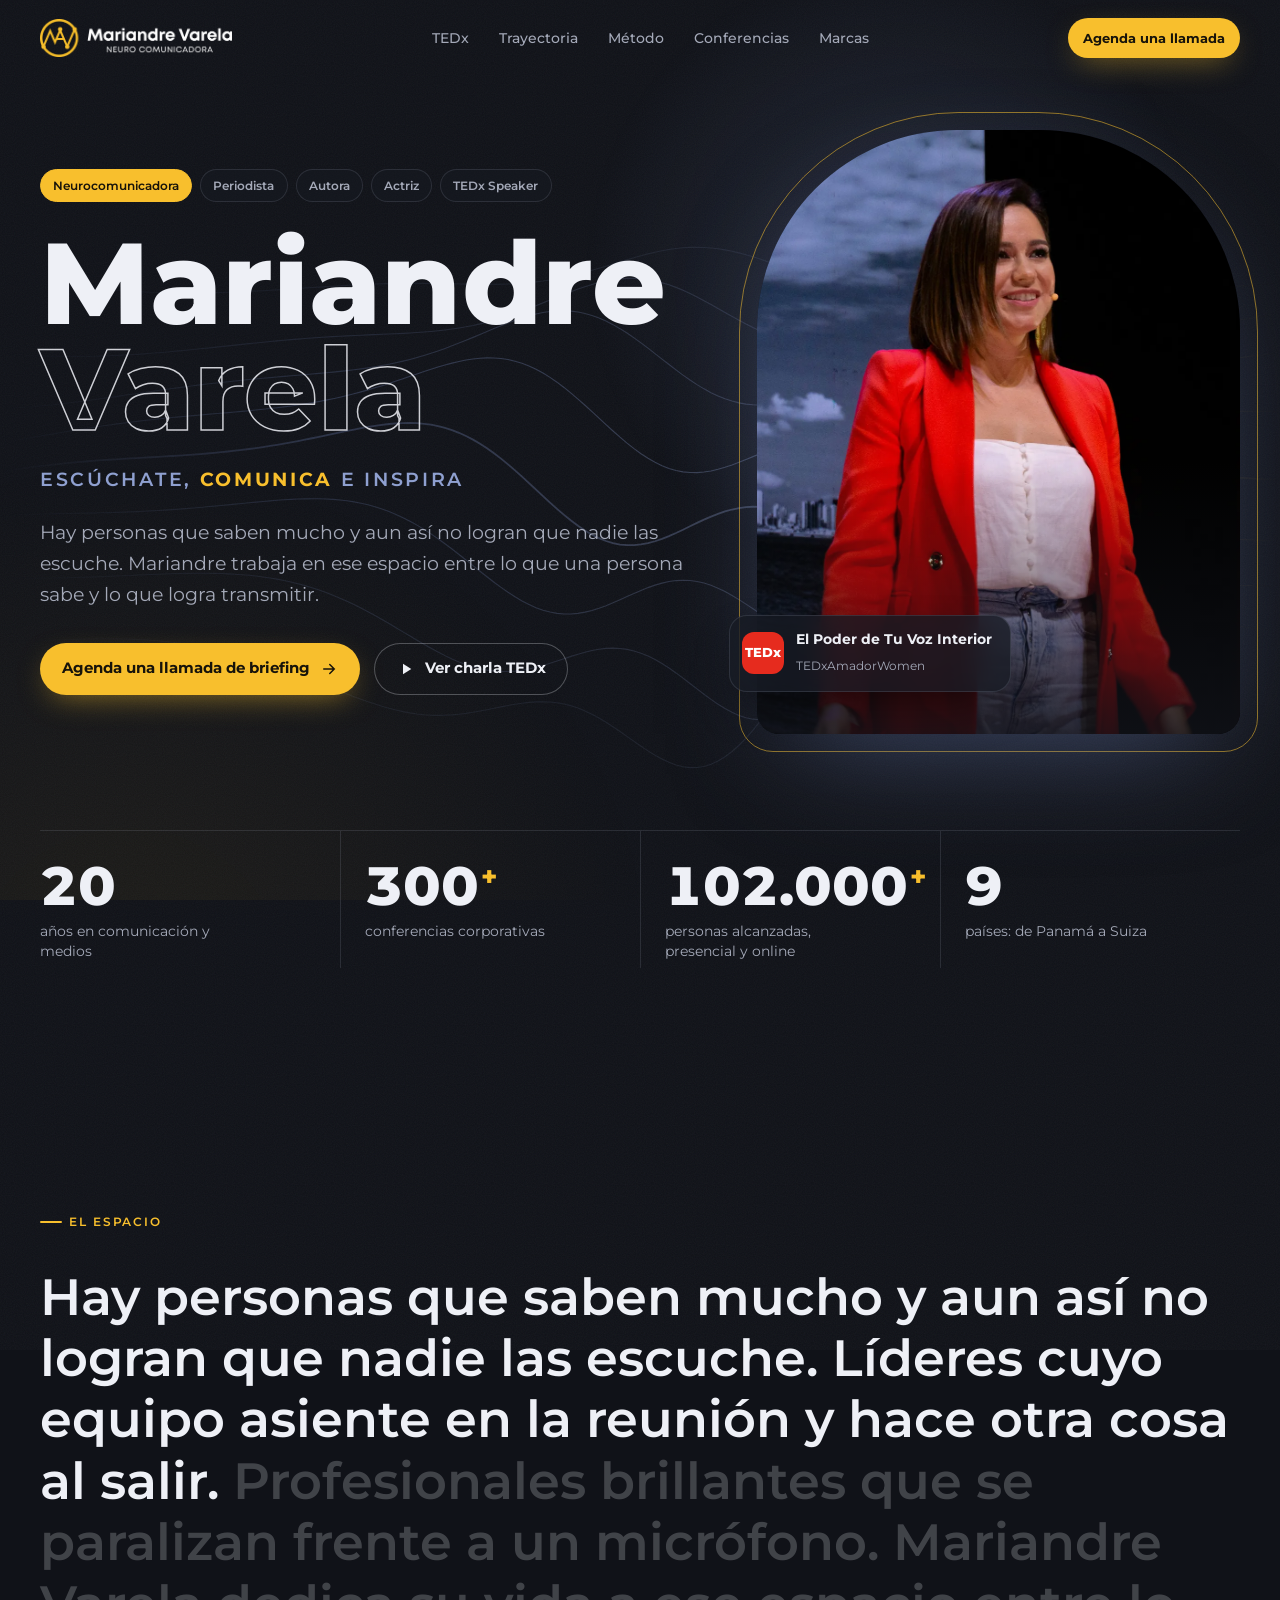
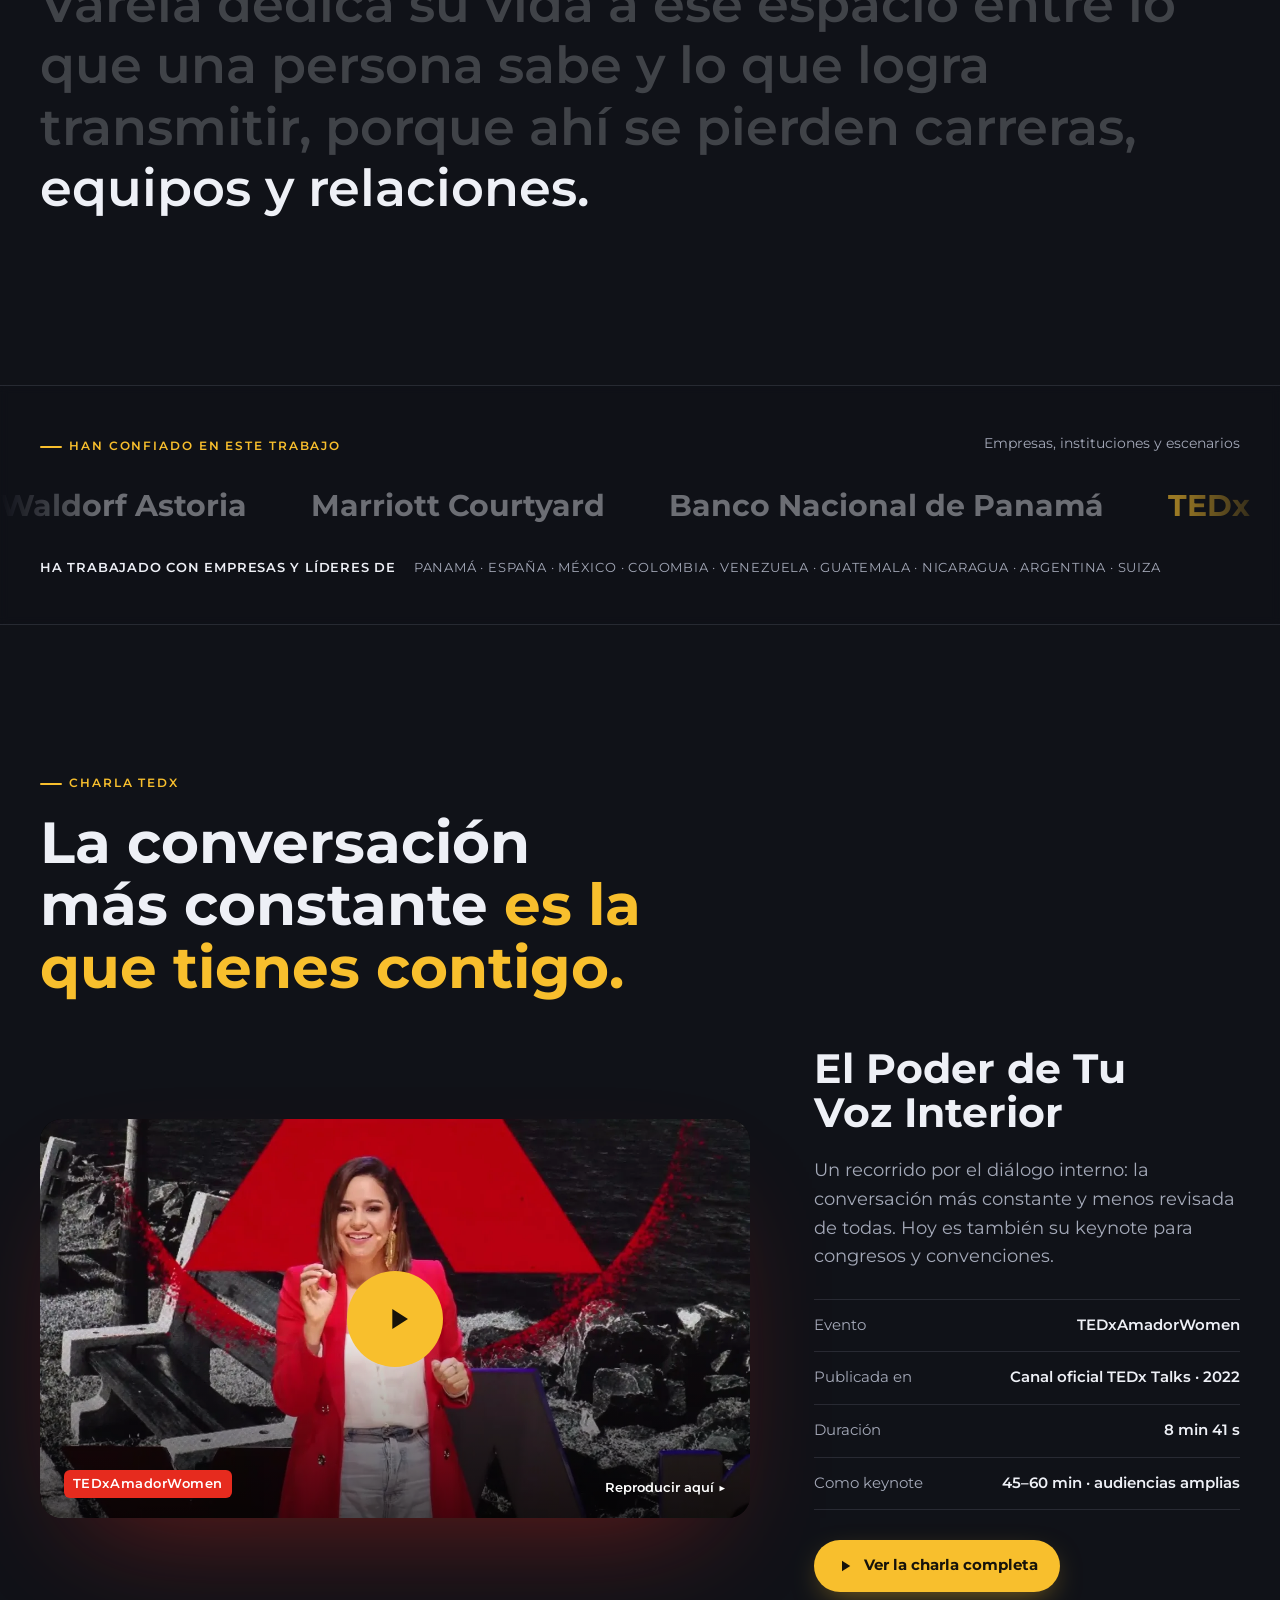
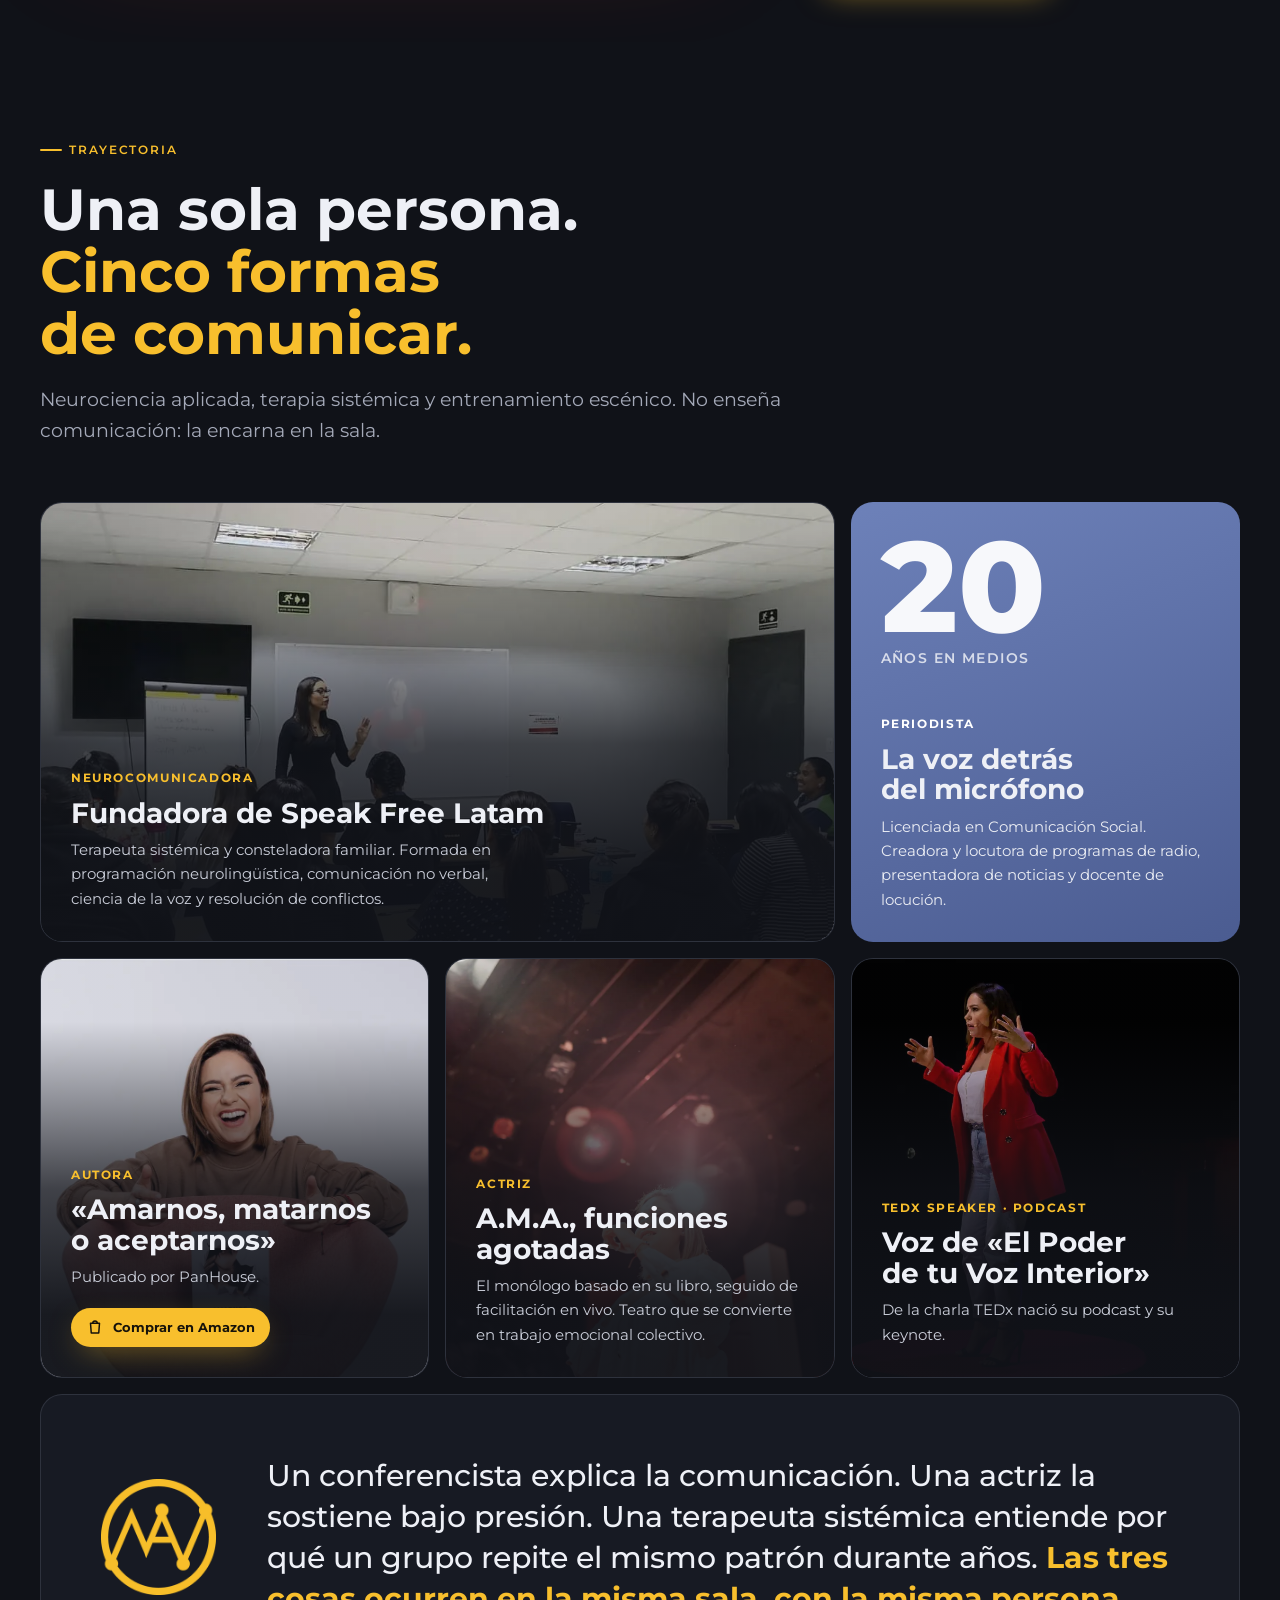
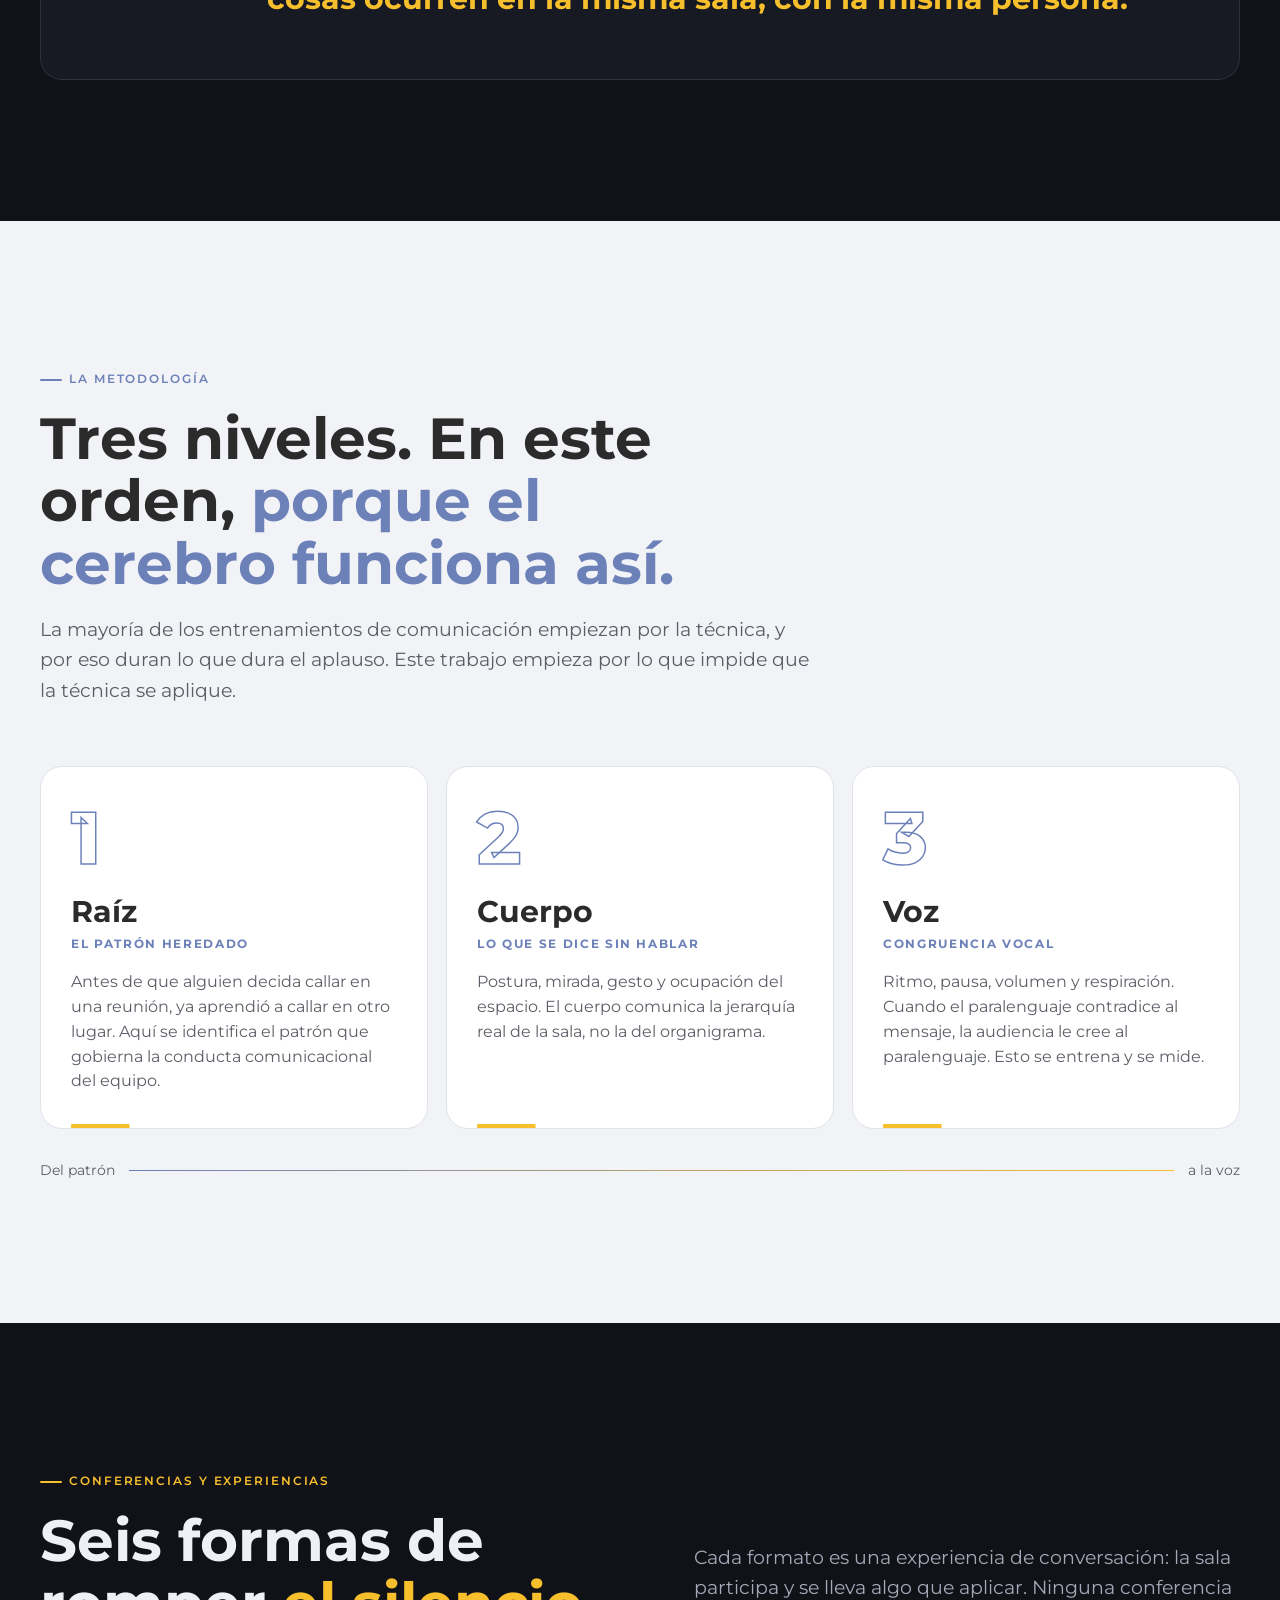
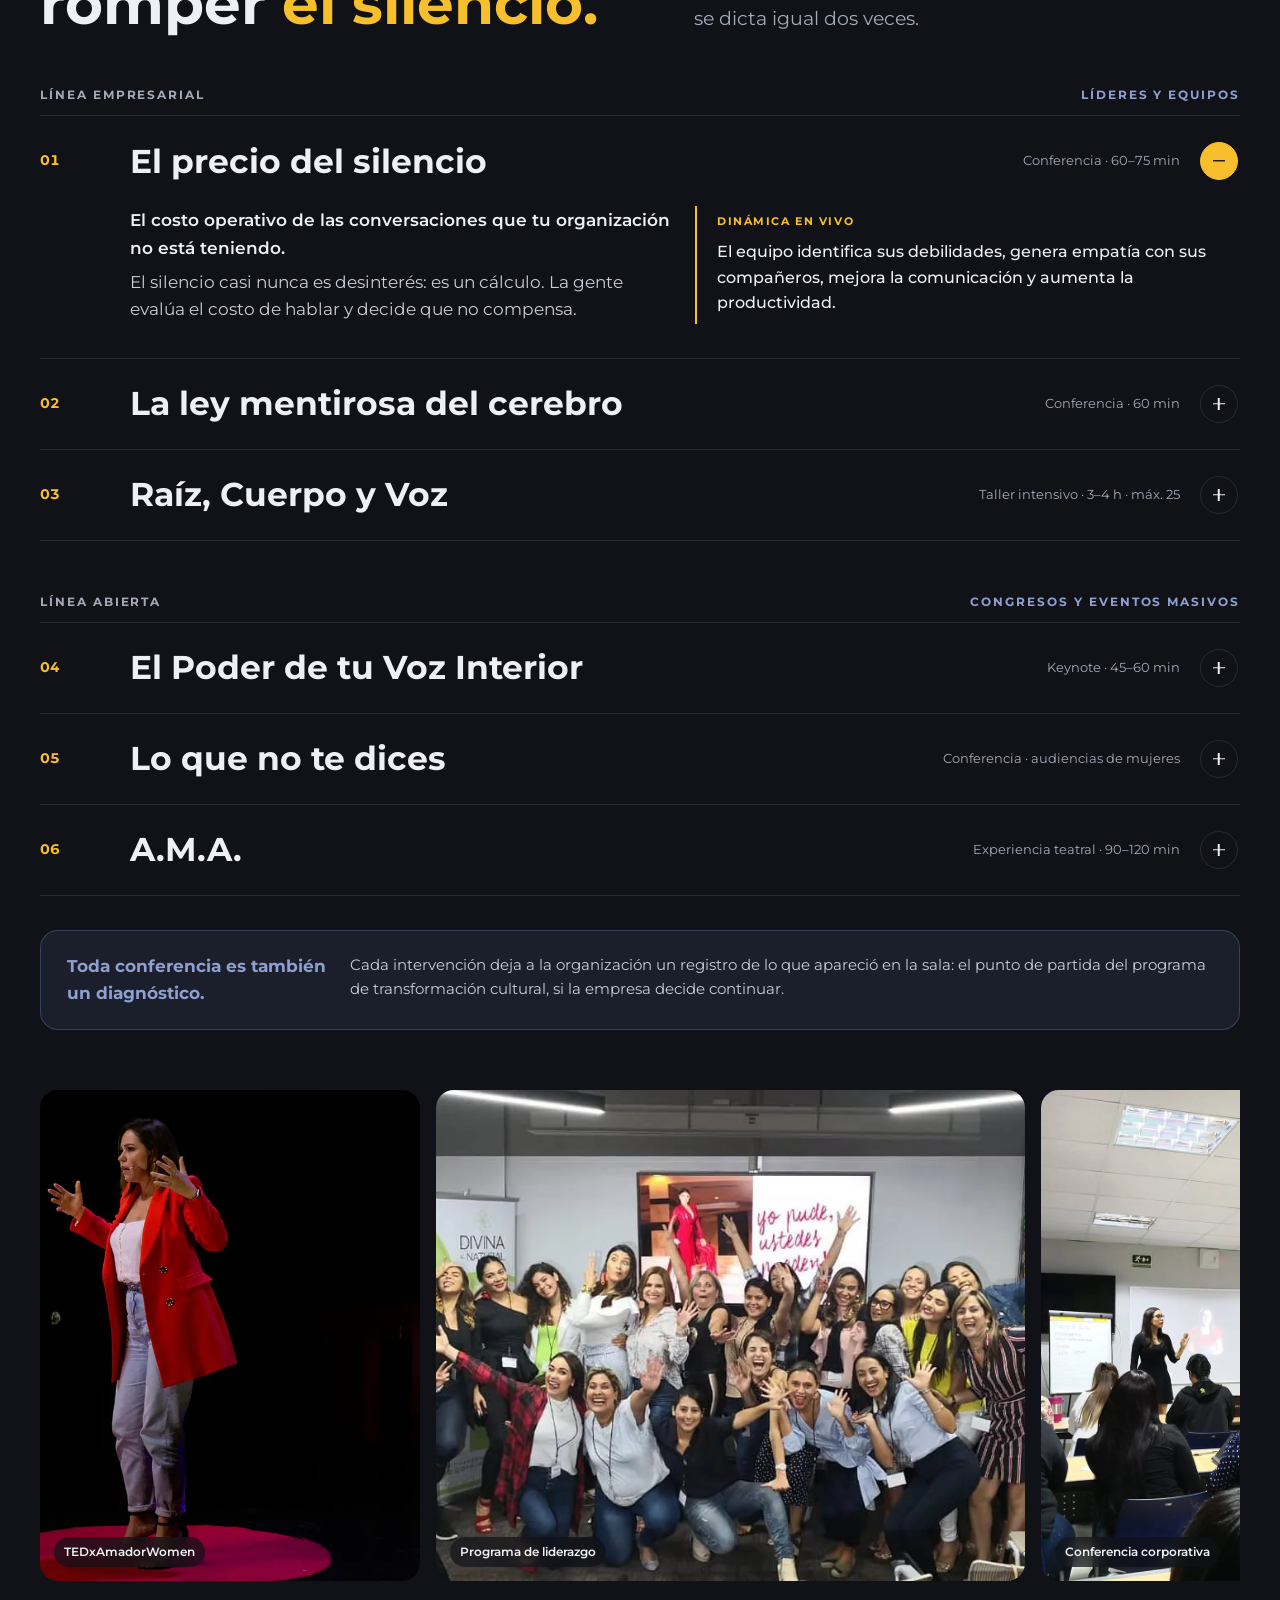
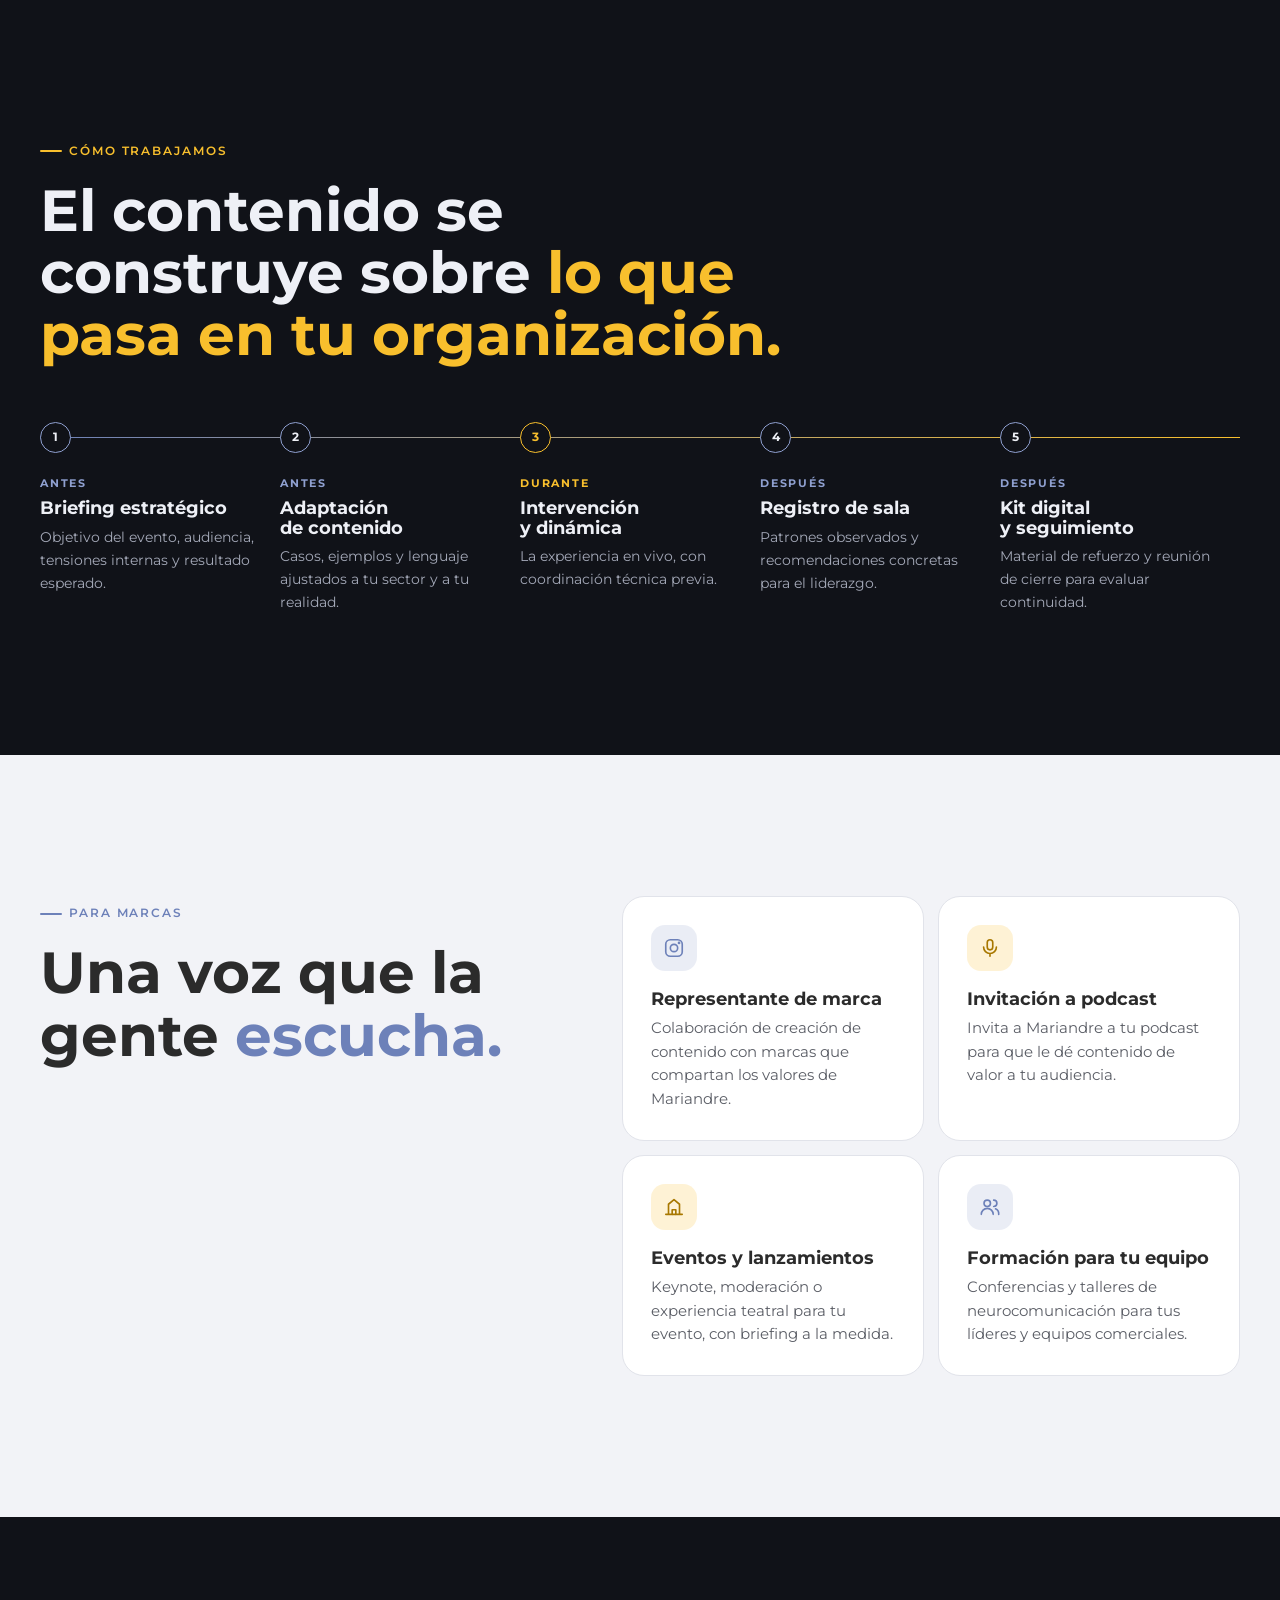
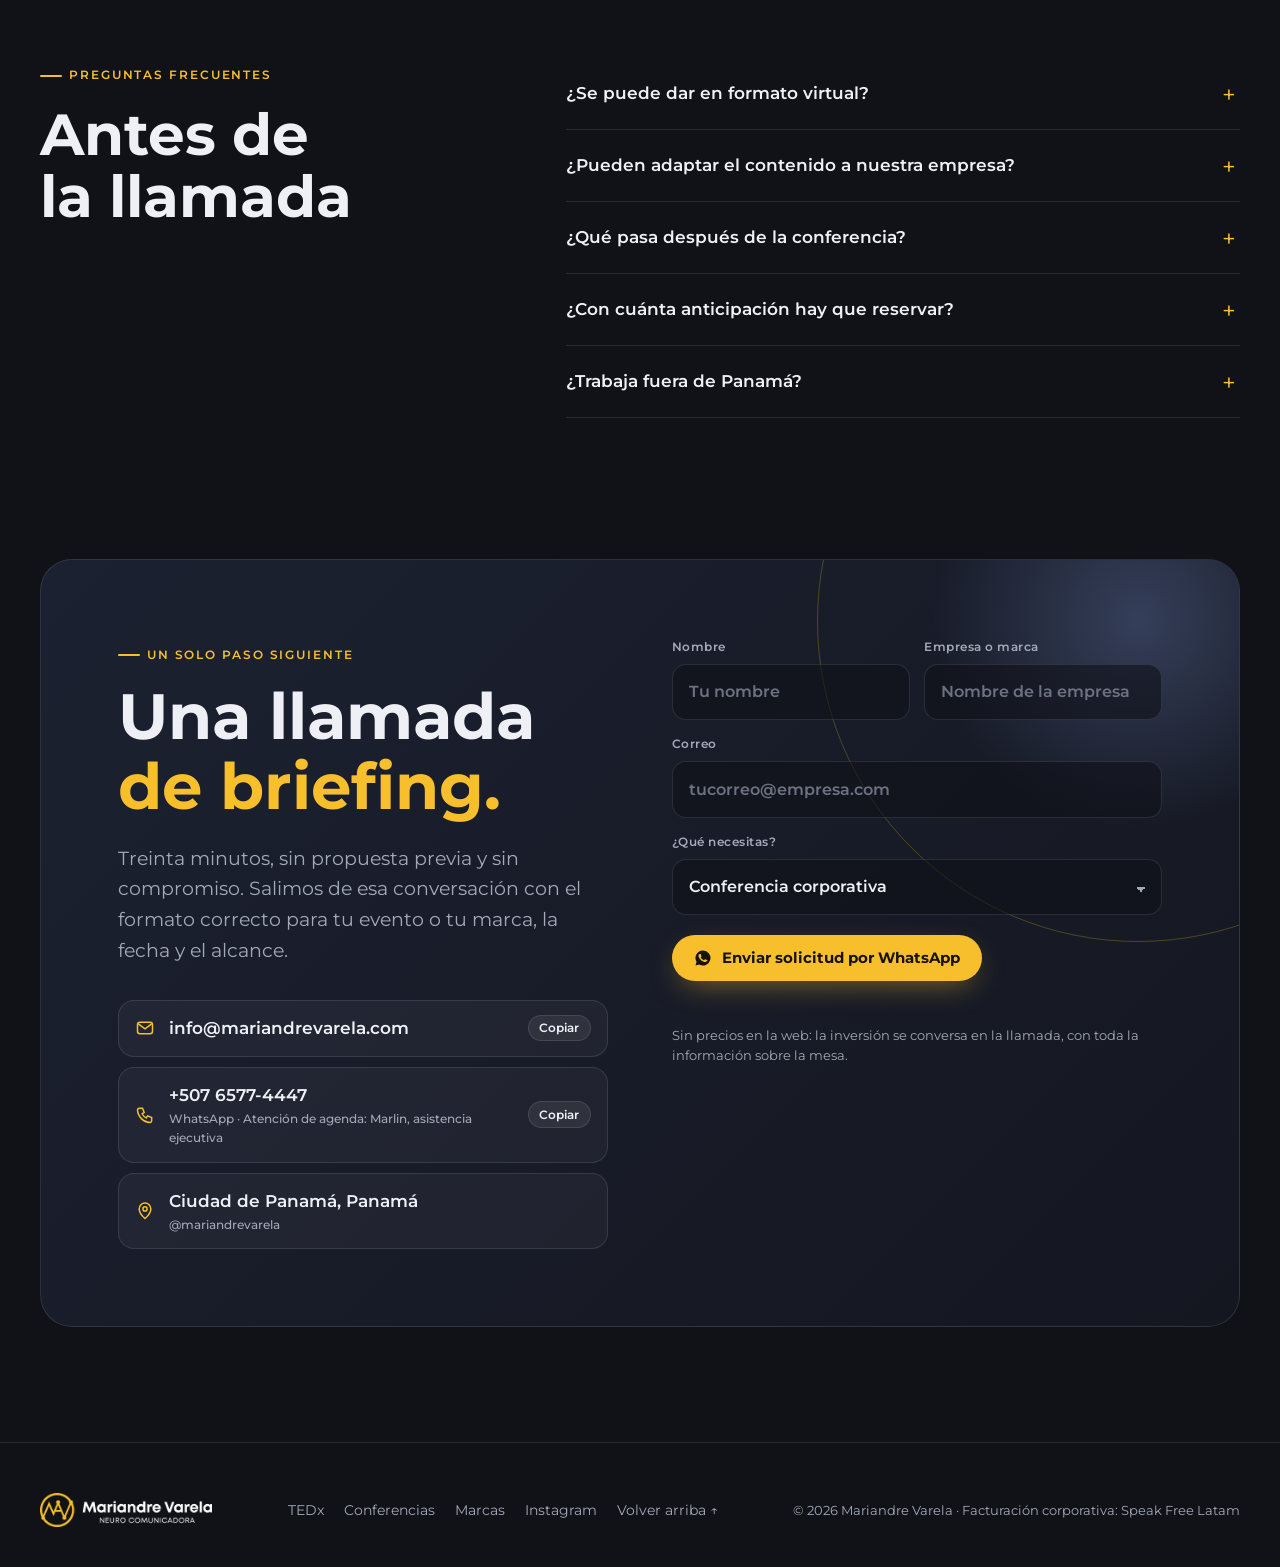
==== commit a97e3270: "Portafolio de Mariandre Varela en la portada La portada de mariandrevarela.com pasa a ser el portafo" ====
--- a/index.html
+++ b/index.html
@@ -1,206 +1,938 @@
 <!doctype html>
 <html lang="es">
 <head>
-  <meta charset="utf-8">
-  <meta name="viewport" content="width=device-width, initial-scale=1, viewport-fit=cover">
-  <title>KOL Claridad Intensivo · Mentoría de comunicación con Mariandre Varela</title>
-  <meta name="description" content="Mentoría grupal en vivo de 4 semanas con Mariandre Varela, neurocomunicadora y speaker TEDx. Encuentra tu mensaje raíz y comunícalo con claridad y autoridad. Inicia el 11 de noviembre de 2026.">
-  <meta name="robots" content="index, follow, max-image-preview:large">
-  <meta name="author" content="Mariandre Varela">
-  <link rel="canonical" href="https://mariandrevarela.com/">
-  <meta name="theme-color" content="#f8bf2d">
-  <meta property="og:type" content="website">
-  <meta property="og:locale" content="es_LA">
-  <meta property="og:site_name" content="Mariandre Varela">
-  <meta property="og:url" content="https://mariandrevarela.com/">
-  <meta property="og:title" content="KOL Claridad Intensivo · Mentoría de comunicación con Mariandre Varela">
-  <meta property="og:description" content="Deja de tener mucho que decir sin saber cómo decirlo. Mentoría grupal en vivo, 4 semanas. Inicia el 11 de noviembre de 2026.">
-  <meta property="og:image" content="https://mariandrevarela.com/tedx.jpg">
-  <meta name="twitter:card" content="summary_large_image">
-  <meta name="twitter:title" content="KOL Claridad Intensivo · Mentoría de comunicación con Mariandre Varela">
-  <meta name="twitter:description" content="Mentoría grupal en vivo de 4 semanas con Mariandre Varela, neurocomunicadora y speaker TEDx. Encuentra tu mensaje raíz y comunícalo con claridad y autoridad. Inicia el 11 de noviembre de 2026.">
-  <meta name="twitter:image" content="https://mariandrevarela.com/tedx.jpg">
-  <link rel="icon" type="image/png" href="icon.png">
-  <link rel="apple-touch-icon" href="icon.png">
-  <link rel="preconnect" href="https://fonts.googleapis.com">
-  <link rel="preconnect" href="https://fonts.gstatic.com" crossorigin>
-  <link rel="stylesheet" href="https://fonts.googleapis.com/css2?family=Montserrat:ital,wght@0,400;0,500;0,600;0,700;0,800;1,400&display=swap">
-  <link rel="stylesheet" href="styles.css">
-  <script type="application/ld+json">
-{
- "@context": "https://schema.org",
- "@graph": [
-  {
-   "@type": "WebSite",
-   "@id": "https://mariandrevarela.com/#web",
-   "url": "https://mariandrevarela.com/",
-   "name": "Mariandre Varela",
-   "inLanguage": "es"
-  },
-  {
-   "@type": "Person",
-   "@id": "https://mariandrevarela.com/#mariandre",
-   "name": "Mariandre Varela",
-   "jobTitle": "Neurocomunicadora y speaker TEDx",
-   "url": "https://mariandrevarela.com/",
-   "image": "https://mariandrevarela.com/foto.jpg",
-   "sameAs": [
-    "https://www.youtube.com/watch?v=yBAM6JNJS58",
-    "https://www.amazon.com/dp/B0B2TP639B"
-   ]
-  },
-  {
-   "@type": "Course",
-   "@id": "https://mariandrevarela.com/#curso",
-   "name": "KOL Claridad Intensivo",
-   "description": "Mentoría grupal en vivo de 4 semanas con Mariandre Varela para expertos (coaches, terapeutas, consultores, médicos, abogados) que quieren encontrar y comunicar su mensaje raíz con claridad y autoridad.",
-   "inLanguage": "es",
-   "provider": {
-    "@id": "https://mariandrevarela.com/#mariandre"
-   },
-   "url": "https://mariandrevarela.com/",
-   "image": "https://mariandrevarela.com/tedx.jpg",
-   "offers": [
-    {
-     "@type": "Offer",
-     "name": "Fundadora",
-     "price": "597",
-     "priceCurrency": "USD",
-     "availability": "https://schema.org/InStock",
-     "url": "https://mariandrevarela.com/#precios",
-     "category": "Paid",
-     "validThrough": "2026-10-25"
-    },
-    {
-     "@type": "Offer",
-     "name": "Regular",
-     "price": "697",
-     "priceCurrency": "USD",
-     "availability": "https://schema.org/InStock",
-     "url": "https://mariandrevarela.com/#precios",
-     "category": "Paid"
-    },
-    {
-     "@type": "Offer",
-     "name": "Plan de pagos (2 cuotas de $397)",
-     "price": "397",
-     "priceCurrency": "USD",
-     "availability": "https://schema.org/InStock",
-     "url": "https://mariandrevarela.com/#precios",
-     "category": "Paid"
-    },
-    {
-     "@type": "Offer",
-     "name": "VIP",
-     "price": "1497",
-     "priceCurrency": "USD",
-     "availability": "https://schema.org/InStock",
-     "url": "https://mariandrevarela.com/#precios",
-     "category": "Paid"
-    }
-   ],
-   "hasCourseInstance": {
-    "@type": "CourseInstance",
-    "courseMode": "Online",
-    "startDate": "2026-11-11T19:00:00-05:00",
-    "endDate": "2026-12-02T21:00:00-05:00",
-    "instructor": {
-     "@id": "https://mariandrevarela.com/#mariandre"
-    },
-    "courseSchedule": {
-     "@type": "Schedule",
-     "repeatFrequency": "P1W",
-     "byDay": "https://schema.org/Wednesday",
-     "startTime": "19:00:00",
-     "endTime": "21:00:00",
-     "scheduleTimezone": "America/Panama",
-     "repeatCount": 4,
-     "startDate": "2026-11-11",
-     "endDate": "2026-12-02"
-    },
-    "courseWorkload": "PT8H"
-   }
-  },
-  {
-   "@type": "FAQPage",
-   "mainEntity": [
-    {
-     "@type": "Question",
-     "name": "¿Para quién es KOL Claridad Intensivo?",
-     "acceptedAnswer": {
-      "@type": "Answer",
-      "text": "Para expertos de cualquier área (coaches, terapeutas, consultores, médicos, abogados) que saben mucho pero sienten que su comunicación no refleja su nivel. Está pensado para profesionales de 30 a 50 años en Latinoamérica."
-     }
-    },
-    {
-     "@type": "Question",
-     "name": "¿Cuándo empieza?",
-     "acceptedAnswer": {
-      "@type": "Answer",
-      "text": "La cohorte inicia el 11 de noviembre de 2026. Son 4 encuentros semanales en vivo de 2 horas cada uno."
-     }
-    },
-    {
-     "@type": "Question",
-     "name": "¿Qué es exactamente el “mensaje raíz”?",
-     "acceptedAnswer": {
-      "@type": "Answer",
-      "text": "Es la idea central desde la que nace todo lo que comunicas: quién eres, a quién sirves y por qué deberían escucharte. Sales del programa con ese mensaje escrito y grabado, junto con tu mapa de identidad y tu territorio de posicionamiento."
-     }
-    },
-    {
-     "@type": "Question",
-     "name": "¿Necesito experiencia frente a cámara?",
-     "acceptedAnswer": {
-      "@type": "Answer",
-      "text": "No. El programa está diseñado justamente para quienes se congelan o se dispersan al hablar. Trabajamos primero la claridad interna y después la voz."
-     }
-    },
-    {
-     "@type": "Question",
-     "name": "¿Cómo funciona la doble garantía?",
-     "acceptedAnswer": {
-      "@type": "Answer",
-      "text": "Primero: asiste al primer encuentro y, si sientes que no es para ti, te devolvemos el 100%. Segundo: si completas el proceso y no sales con tu mensaje raíz, Mariandre trabaja contigo 1-a-1 hasta que lo tengas."
-     }
-    },
-    {
-     "@type": "Question",
-     "name": "¿Quién recibe el Bono 5 (30 días de contenido hecho para ti)?",
-     "acceptedAnswer": {
-      "@type": "Answer",
-      "text": "Quienes se inscriben como Fundadora ($597 de contado, hasta el 25 de octubre) y quienes eligen la opción VIP. Mariandre convierte tu mensaje raíz en 30 días de contenido planificado para que salgas del programa con un plan y con publicaciones listas. Las opciones Regular y Plan de pagos no incluyen este bono."
-     }
-    },
-    {
-     "@type": "Question",
-     "name": "¿Qué incluye la opción VIP?",
-     "acceptedAnswer": {
-      "@type": "Answer",
-      "text": "Todo el programa y todos los bonos, incluido el Bono 5 (30 días de contenido), más 2 sesiones 1-a-1 con Mariandre y una revisión personal de tu mensaje raíz."
-     }
-    },
-    {
-     "@type": "Question",
-     "name": "¿Cómo puedo pagar?",
-     "acceptedAnswer": {
-      "@type": "Answer",
-      "text": "Con tarjeta a través de Stripe o con Yappy. También puedes elegir el plan de 2 cuotas de $397."
-     }
-    }
-   ]
-  }
- ]
+<meta charset="utf-8">
+<meta name="viewport" content="width=device-width, initial-scale=1, viewport-fit=cover">
+<title>Mariandre Varela</title>
+<meta name="claude:viewport-fit-sides" content="cover">
+<meta name="description" content="Mariandre Varela: neurocomunicadora, periodista, autora, actriz y TEDx Speaker. Conferencias, talleres y experiencias de comunicación para empresas y marcas en Panamá y Latinoamérica.">
+<meta property="og:title" content="Mariandre Varela · Neurocomunicadora y TEDx Speaker">
+<meta property="og:description" content="El espacio entre lo que una persona sabe y lo que logra transmitir.">
+<meta property="og:image" content="https://mariandrevarela.com/assets/img/hero-mariandre.webp">
+<meta property="og:url" content="https://mariandrevarela.com/">
+<meta property="og:type" content="website">
+<link rel="canonical" href="https://mariandrevarela.com/">
+<link rel="icon" href="assets/img/logo-icon.png">
+<link rel="preconnect" href="https://fonts.googleapis.com">
+<link rel="preconnect" href="https://fonts.gstatic.com" crossorigin>
+<link rel="stylesheet" href="https://fonts.googleapis.com/css2?family=Montserrat:ital,wght@0,300;0,400;0,500;0,600;0,700;0,800;1,400;1,500&display=swap">
+<script type="application/ld+json">
+{"@context":"https://schema.org","@type":"Person","name":"Mariandre Varela","alternateName":"María Andreína Varela","jobTitle":"Neurocomunicadora","description":"Neurocomunicadora, periodista, autora, actriz y TEDx Speaker. Fundadora de Speak Free Latam.","email":"info@mariandrevarela.com","address":{"@type":"PostalAddress","addressLocality":"Ciudad de Panamá","addressCountry":"PA"},"sameAs":["https://www.instagram.com/mariandrevarela/","https://www.youtube.com/watch?v=yBAM6JNJS58"]}
+</script>
+<style>
+/* Layout: escenario oscuro con ondas de voz vivas; bandas alternas noche / claro; el amarillo solo marca la voz y la acción. */
+:root{
+  --night:#101218;      /* fondo escenario, neutro con sesgo azul */
+  --night-2:#171a23;
+  --night-3:#20242f;
+  --line:rgba(214,222,245,.12);
+  --text:#eef0f6;
+  --muted:#a4a9b8;
+  --blue:#6d81b9;       /* principal (libro de marca) */
+  --blue-soft:#8fa0d0;
+  --yellow:#f8bf2d;     /* acento (libro de marca) */
+  --grey:#5b5e66;       /* secundario */
+  --bronze:#3b362a;
+  --paper:#f2f3f7;      /* banda clara, blanco frío */
+  --paper-ink:#2b2b2b;
+  --paper-muted:#5b5e66;
+  --f:"Montserrat",ui-sans-serif,system-ui,-apple-system,"Segoe UI",Roboto,Arial,sans-serif;
+  --r:22px;
+  --wrap:1240px;
+  color-scheme:dark;
 }
-  </script>
-  <script async src="https://js.stripe.com/v3/buy-button.js"></script>
-  <script defer src="app.js"></script>
+*{box-sizing:border-box}
+html{scroll-behavior:smooth;-webkit-text-size-adjust:100%}
+body{margin:0;background:var(--night);color:var(--text);font-family:var(--f);font-size:17px;line-height:1.6;overflow-x:hidden;-webkit-font-smoothing:antialiased}
+body::before{content:"";position:fixed;inset:0 0 auto;height:env(safe-area-inset-top,0px);z-index:60;background:var(--night)}
+img{max-width:100%;display:block}
+a{color:inherit}
+h1,h2,h3,h4{margin:0;font-weight:700;letter-spacing:0;line-height:1.08;text-wrap:balance}
+p{margin:0}
+::selection{background:var(--yellow);color:#16130a}
+:focus-visible{outline:2px solid var(--yellow);outline-offset:3px;border-radius:6px}
+.wrap{max-width:var(--wrap);margin:0 auto;padding-left:max(20px,env(safe-area-inset-left,0px));padding-right:max(20px,env(safe-area-inset-right,0px))}
+.eyebrow{font-size:.74rem;font-weight:600;letter-spacing:.16em;text-transform:uppercase;color:var(--yellow);display:inline-flex;align-items:center;gap:.6em}
+.eyebrow::before{content:"";width:22px;height:2px;background:currentColor;border-radius:2px}
+.h2{font-size:clamp(2rem,4.6vw,3.6rem);font-weight:700}
+.h2 em{font-style:normal;color:var(--yellow)}
+.lead{font-size:clamp(1.05rem,1.5vw,1.25rem);color:var(--muted);max-width:60ch}
+section{position:relative}
+.pad{padding-block:clamp(80px,11vw,150px)}
+
+/* ---------- fondo vivo ---------- */
+#voice{position:fixed;inset:0;width:100%;height:100%;z-index:0;pointer-events:none}
+.glow{position:fixed;inset:0;z-index:0;pointer-events:none;background:radial-gradient(520px circle at var(--gx,70%) var(--gy,30%),rgba(109,129,185,.20),transparent 60%),radial-gradient(900px circle at 10% 110%,rgba(248,191,45,.06),transparent 60%)}
+.grain{position:fixed;inset:-50%;z-index:1;pointer-events:none;opacity:.05;background-image:url("data:image/svg+xml;utf8,<svg xmlns='http://www.w3.org/2000/svg' width='160' height='160'><filter id='n'><feTurbulence type='fractalNoise' baseFrequency='.9' numOctaves='2' stitchTiles='stitch'/></filter><rect width='100%' height='100%' filter='url(%23n)'/></svg>")}
+main,header,footer{position:relative;z-index:2}
+
+/* ---------- nav ---------- */
+.nav{position:fixed;top:env(safe-area-inset-top,0px);left:0;right:0;z-index:50;transition:background .4s,border-color .4s,backdrop-filter .4s;border-bottom:1px solid transparent}
+.nav.scrolled{background:rgba(16,18,24,.72);backdrop-filter:blur(18px) saturate(140%);-webkit-backdrop-filter:blur(18px) saturate(140%);border-color:var(--line)}
+.nav .wrap{display:flex;align-items:center;justify-content:space-between;gap:24px;height:76px}
+.brand img{height:38px;width:auto}
+.nav ul{display:flex;gap:30px;list-style:none;margin:0;padding:0}
+.nav ul a{text-decoration:none;font-size:.86rem;font-weight:500;color:var(--muted);transition:color .2s}
+.nav ul a:hover{color:var(--text)}
+.btn{--bg:var(--yellow);display:inline-flex;align-items:center;gap:.7em;padding:.95em 1.5em;border-radius:999px;background:var(--bg);color:#17130a;font-weight:700;font-size:.92rem;text-decoration:none;border:0;cursor:pointer;font-family:inherit;position:relative;transition:transform .25s cubic-bezier(.2,.8,.2,1),box-shadow .25s;box-shadow:0 10px 30px -10px rgba(248,191,45,.55)}
+.btn:hover{box-shadow:0 16px 40px -10px rgba(248,191,45,.75)}
+.btn svg{width:18px;height:18px;flex:none}
+.btn.ghost{background:transparent;color:var(--text);box-shadow:inset 0 0 0 1px rgba(238,240,246,.28)}
+.btn.ghost:hover{box-shadow:inset 0 0 0 1px var(--text)}
+.btn.sm{padding:.7em 1.15em;font-size:.82rem}
+.menu-btn{display:none;background:none;border:0;color:var(--text);width:44px;height:44px;padding:10px;cursor:pointer}
+.menu-btn span{display:block;height:2px;background:currentColor;margin:6px 0;border-radius:2px;transition:transform .3s,opacity .3s}
+.menu-open .menu-btn span:nth-child(1){transform:translateY(8px) rotate(45deg)}
+.menu-open .menu-btn span:nth-child(2){opacity:0}
+.menu-open .menu-btn span:nth-child(3){transform:translateY(-8px) rotate(-45deg)}
+.mobile-menu{position:fixed;inset:0;z-index:45;background:rgba(16,18,24,.96);backdrop-filter:blur(10px);display:flex;flex-direction:column;justify-content:center;gap:8px;padding:100px max(28px,env(safe-area-inset-left,0px)) 40px;opacity:0;pointer-events:none;transition:opacity .35s}
+.menu-open .mobile-menu{opacity:1;pointer-events:auto}
+.mobile-menu a{font-size:2rem;font-weight:700;text-decoration:none;padding:6px 0}
+.mobile-menu .btn{margin-top:24px;align-self:flex-start;font-size:1rem}
+
+/* ---------- hero ---------- */
+.hero{padding-top:calc(130px + env(safe-area-inset-top,0px));padding-bottom:70px}
+.hero-grid{display:grid;grid-template-columns:1.15fr .85fr;gap:clamp(30px,5vw,80px);align-items:center}
+.roles{display:flex;flex-wrap:wrap;gap:8px;margin-bottom:28px}
+.roles span{font-size:.76rem;font-weight:600;padding:.5em 1em;border-radius:999px;border:1px solid var(--line);color:var(--muted);background:rgba(23,26,35,.5);backdrop-filter:blur(6px)}
+.roles span.on{color:#17130a;background:var(--yellow);border-color:var(--yellow)}
+.hero h1{font-size:clamp(3.2rem,9vw,7.6rem);font-weight:800;line-height:.92;letter-spacing:0}
+.hero h1 .l2{display:block;color:transparent;-webkit-text-stroke:1.5px rgba(238,240,246,.85)}
+.slogan{margin-top:22px;font-size:clamp(1rem,1.6vw,1.2rem);font-weight:600;letter-spacing:.14em;text-transform:uppercase;color:var(--blue-soft)}
+.slogan b{color:var(--yellow);font-weight:700}
+.hero .lead{margin-top:22px}
+.hero-ctas{display:flex;flex-wrap:wrap;gap:14px;margin-top:34px}
+.portrait{position:relative;aspect-ratio:4/5;max-width:100%;border-radius:200px 200px var(--r) var(--r);overflow:hidden;background:var(--night-2);box-shadow:0 40px 120px -40px rgba(109,129,185,.55)}
+.portrait img{width:100%;height:100%;object-fit:cover;object-position:35% 20%;transform:scale(1.04);transition:transform 1.2s cubic-bezier(.2,.8,.2,1)}
+.portrait::after{content:"";position:absolute;inset:0;background:linear-gradient(180deg,transparent 55%,rgba(16,18,24,.85))}
+.portrait-wrap{position:relative}
+.ring{position:absolute;inset:-18px;border-radius:220px 220px 34px 34px;border:1.5px solid rgba(248,191,45,.55);pointer-events:none}
+.badge{position:absolute;left:-28px;bottom:42px;z-index:3;display:flex;align-items:center;gap:12px;padding:12px 18px 12px 12px;border-radius:18px;background:rgba(23,26,35,.78);backdrop-filter:blur(14px);border:1px solid var(--line);box-shadow:0 20px 50px -20px #000}
+.badge .x{width:42px;height:42px;border-radius:12px;background:#e62b1e;display:grid;place-items:center;font-weight:800;color:#fff;font-size:.8rem}
+.badge b{display:block;font-size:.9rem}
+.badge small{color:var(--muted);font-size:.74rem}
+.wave-tag{position:absolute;right:18px;top:26px;z-index:3;display:flex;gap:3px;align-items:center;height:26px}
+.wave-tag i{width:3px;border-radius:2px;background:var(--yellow);animation:eq 1.1s ease-in-out infinite;height:30%}
+.wave-tag i:nth-child(2){animation-delay:-.2s}.wave-tag i:nth-child(3){animation-delay:-.5s}.wave-tag i:nth-child(4){animation-delay:-.8s}.wave-tag i:nth-child(5){animation-delay:-.35s}
+@keyframes eq{0%,100%{height:25%}50%{height:100%}}
+
+.stats{margin-top:clamp(56px,8vw,96px);display:grid;grid-template-columns:repeat(4,1fr);border-top:1px solid var(--line)}
+.stat{padding:28px 24px 6px 0;min-width:0}
+.stat + .stat{padding-left:24px;border-left:1px solid var(--line)}
+.stat .n{font-size:clamp(2.2rem,4.2vw,3.6rem);font-weight:800;line-height:1;font-variant-numeric:tabular-nums;white-space:nowrap}
+.stat .n sup{font-size:.5em;color:var(--yellow);vertical-align:.7em;margin-left:2px}
+.stat p{margin-top:10px;color:var(--muted);font-size:.88rem;line-height:1.4;max-width:22ch}
+
+/* ---------- manifiesto ---------- */
+.manifesto{padding-block:clamp(90px,13vw,190px)}
+.manifesto .eyebrow{margin-bottom:34px}
+.mtext{font-size:clamp(1.7rem,4vw,3.3rem);font-weight:600;line-height:1.2;max-width:22ch;max-width:none}
+.mtext .w{opacity:.22;transition:opacity .25s linear,color .25s}
+.mtext .w.on{opacity:1}
+.mtext .hl.on{color:var(--yellow)}
+
+/* ---------- clientes ---------- */
+.trust{padding-block:46px;border-block:1px solid var(--line);background:rgba(16,18,24,.55);backdrop-filter:blur(4px)}
+.trust .head{display:flex;justify-content:space-between;align-items:baseline;gap:20px;flex-wrap:wrap;margin-bottom:26px}
+.trust .head p{color:var(--muted);font-size:.86rem}
+.marquee{overflow:hidden;-webkit-mask-image:linear-gradient(90deg,transparent,#000 8%,#000 92%,transparent);mask-image:linear-gradient(90deg,transparent,#000 8%,#000 92%,transparent)}
+.track{display:flex;gap:64px;width:max-content;animation:mq 42s linear infinite}
+.marquee:hover .track{animation-play-state:paused}
+.track span{font-size:clamp(1.25rem,2.4vw,1.9rem);font-weight:700;white-space:nowrap;color:rgba(238,240,246,.42);transition:color .3s}
+.track span:hover{color:var(--text)}
+.track span.ev{color:rgba(248,191,45,.6)}
+@keyframes mq{to{transform:translateX(-50%)}}
+.countries{margin-top:26px;display:flex;flex-wrap:wrap;gap:8px 18px;color:var(--muted);font-size:.82rem;letter-spacing:.06em;text-transform:uppercase}
+.countries b{color:var(--text);font-weight:600}
+
+/* ---------- TEDx ---------- */
+.ted-grid{display:grid;grid-template-columns:1.25fr .75fr;gap:clamp(30px,5vw,70px);align-items:center;margin-top:48px}
+.ted-card{position:relative;display:block;border-radius:var(--r);overflow:hidden;aspect-ratio:16/9;max-width:100%;text-decoration:none;background:#000;box-shadow:0 50px 120px -50px rgba(230,43,30,.45);transform-style:preserve-3d;transition:transform .5s cubic-bezier(.2,.8,.2,1)}
+.ted-card img{width:100%;height:100%;object-fit:cover;transition:transform 1s cubic-bezier(.2,.8,.2,1),filter .6s}
+.ted-card:hover img{transform:scale(1.05);filter:brightness(.8)}
+.ted-card::after{content:"";position:absolute;inset:0;background:linear-gradient(0deg,rgba(0,0,0,.65),transparent 50%)}
+.play{position:absolute;left:50%;top:50%;z-index:2;width:96px;height:96px;margin:-48px 0 0 -48px;border-radius:50%;display:grid;place-items:center;background:var(--yellow);color:#17130a;box-shadow:0 0 0 0 rgba(248,191,45,.6);animation:pulse 2.4s infinite}
+.play svg{width:34px;height:34px;margin-left:5px}
+@keyframes pulse{0%{box-shadow:0 0 0 0 rgba(248,191,45,.55)}70%{box-shadow:0 0 0 26px rgba(248,191,45,0)}100%{box-shadow:0 0 0 0 rgba(248,191,45,0)}}
+.ted-meta{position:absolute;left:24px;right:24px;bottom:20px;z-index:2;display:flex;justify-content:space-between;align-items:flex-end;gap:12px;color:#fff;font-size:.8rem;font-weight:600}
+.ted-meta .tx{background:#e62b1e;padding:.3em .7em;border-radius:6px;letter-spacing:.04em}
+.ted-info h3{font-size:clamp(1.8rem,3.2vw,2.6rem)}
+.ted-info .q{margin-top:22px;font-size:1.12rem;color:var(--muted)}
+.facts{margin-top:28px;display:grid;gap:0;border-top:1px solid var(--line)}
+.facts div{display:flex;justify-content:space-between;gap:16px;padding:14px 0;border-bottom:1px solid var(--line);font-size:.92rem}
+.facts span{color:var(--muted)}
+.facts b{font-weight:600;text-align:right}
+.ted-info .btn{margin-top:30px}
+
+/* ---------- facetas (bento) ---------- */
+.bento{margin-top:56px;display:grid;grid-template-columns:repeat(6,1fr);grid-auto-rows:minmax(150px,auto);gap:16px}
+.cell{position:relative;border-radius:var(--r);overflow:hidden;background:var(--night-2);border:1px solid var(--line);padding:30px;display:flex;flex-direction:column;justify-content:flex-end;min-width:0;isolation:isolate}
+.cell::before{content:"";position:absolute;inset:0;z-index:1;pointer-events:none;background:radial-gradient(380px circle at var(--mx,50%) var(--my,50%),rgba(248,191,45,.12),transparent 60%);opacity:0;transition:opacity .4s}
+.cell:hover::before{opacity:1}
+.cell .bg{position:absolute;inset:0;z-index:-1}
+.cell .bg img{width:100%;height:100%;object-fit:cover;transition:transform 1.2s cubic-bezier(.2,.8,.2,1)}
+.cell:hover .bg img{transform:scale(1.06)}
+.cell .bg::after{content:"";position:absolute;inset:0;background:linear-gradient(180deg,rgba(16,18,24,.1) 15%,rgba(16,18,24,.78) 55%,rgba(16,18,24,.96) 85%)}
+.cell .tag{font-size:.72rem;font-weight:700;letter-spacing:.14em;text-transform:uppercase;color:var(--yellow);margin-bottom:10px}
+.cell h3{font-size:clamp(1.4rem,2.2vw,1.9rem)}
+.cell p{margin-top:10px;color:#c9cdd8;font-size:.95rem;max-width:46ch}
+.c-neuro{grid-column:span 4;grid-row:span 2;min-height:440px}
+.c-period{grid-column:span 2;grid-row:span 2;background:linear-gradient(160deg,var(--blue),#4b5c91);border:0}
+.c-period .big{font-size:clamp(5rem,10vw,8.5rem);font-weight:800;line-height:.85;margin-bottom:auto;color:rgba(255,255,255,.95)}
+.c-period .big small{font-size:clamp(.78rem,1.1vw,.92rem);display:block;font-weight:600;letter-spacing:.1em;text-transform:uppercase;margin-top:12px;color:rgba(255,255,255,.75)}
+.c-period p{color:rgba(255,255,255,.88)}
+.c-period .tag{color:#fff}
+.c-autora{grid-column:span 2;grid-row:span 2;min-height:420px}
+.c-actriz{grid-column:span 2;grid-row:span 2;min-height:420px}
+.c-tedx{grid-column:span 2;grid-row:span 2;min-height:420px}
+.cell .buy{align-self:flex-start;margin-top:18px;position:relative;z-index:2}
+.cross{margin-top:16px;border-radius:var(--r);padding:clamp(30px,5vw,60px);background:var(--night-2);border:1px solid var(--line);display:grid;grid-template-columns:auto 1fr;gap:clamp(24px,4vw,56px);align-items:center}
+.cross img{width:clamp(70px,9vw,120px);height:auto}
+.cross blockquote{margin:0;font-size:clamp(1.25rem,2.4vw,1.9rem);font-weight:500;line-height:1.35}
+.cross blockquote strong{color:var(--yellow);font-weight:700}
+
+/* ---------- banda clara: método ---------- */
+.light{background:var(--paper);color:var(--paper-ink)}
+.light .eyebrow{color:var(--blue)}
+.light .lead{color:var(--paper-muted)}
+.light .h2 em{color:var(--blue)}
+.method{display:grid;grid-template-columns:repeat(3,1fr);gap:18px;margin-top:60px;counter-reset:m}
+.step{position:relative;padding:34px 30px 34px;border-radius:var(--r);background:#fff;border:1px solid #e1e3ea;min-width:0;transition:transform .4s cubic-bezier(.2,.8,.2,1),box-shadow .4s}
+.step:hover{transform:translateY(-6px);box-shadow:0 30px 60px -30px rgba(43,43,43,.25)}
+.step .num{font-size:4.6rem;font-weight:800;line-height:1;color:transparent;-webkit-text-stroke:1.5px var(--blue)}
+.step h3{margin-top:22px;font-size:1.9rem}
+.step .sub{margin-top:6px;font-size:.74rem;font-weight:700;letter-spacing:.14em;text-transform:uppercase;color:var(--blue)}
+.step p{margin-top:16px;color:var(--paper-muted);font-size:.97rem}
+.step .bar{position:absolute;left:30px;right:30px;bottom:0;height:4px;border-radius:4px 4px 0 0;background:var(--yellow);transform:scaleX(.18);transform-origin:left;transition:transform .6s cubic-bezier(.2,.8,.2,1)}
+.step:hover .bar{transform:scaleX(1)}
+.arrow-row{display:flex;align-items:center;gap:14px;margin-top:30px;color:var(--paper-muted);font-size:.9rem}
+.arrow-row i{flex:1;height:1px;background:linear-gradient(90deg,var(--blue),var(--yellow))}
+
+/* ---------- experiencias ---------- */
+.xp-head{display:flex;justify-content:space-between;align-items:flex-end;gap:30px;flex-wrap:wrap}
+.xp-line{margin-top:54px}
+.xp-line > h4{font-size:.76rem;font-weight:700;letter-spacing:.16em;text-transform:uppercase;color:var(--muted);padding-bottom:14px;border-bottom:1px solid var(--line);display:flex;justify-content:space-between;gap:12px;flex-wrap:wrap}
+.xp-line > h4 span{color:var(--blue-soft)}
+.xp{border-bottom:1px solid var(--line)}
+.xp summary{list-style:none;cursor:pointer;display:grid;grid-template-columns:70px 1fr auto 40px;gap:20px;align-items:center;padding:26px 0;transition:padding .35s}
+.xp summary::-webkit-details-marker{display:none}
+.xp .i{font-size:.9rem;font-weight:700;color:var(--yellow);font-variant-numeric:tabular-nums}
+.xp .t{font-size:clamp(1.3rem,2.6vw,2.2rem);font-weight:700;line-height:1.1;transition:transform .35s cubic-bezier(.2,.8,.2,1),color .3s}
+.xp:hover .t{transform:translateX(10px)}
+.xp .d{font-size:.82rem;color:var(--muted);text-align:right;white-space:nowrap}
+.xp .pm{width:38px;height:38px;border-radius:50%;border:1px solid var(--line);position:relative;transition:background .3s,border-color .3s}
+.xp .pm::before,.xp .pm::after{content:"";position:absolute;left:50%;top:50%;width:12px;height:1.5px;background:var(--text);transform:translate(-50%,-50%);transition:transform .3s}
+.xp .pm::after{transform:translate(-50%,-50%) rotate(90deg)}
+.xp[open] .pm{background:var(--yellow);border-color:var(--yellow)}
+.xp[open] .pm::before,.xp[open] .pm::after{background:#17130a}
+.xp[open] .pm::after{transform:translate(-50%,-50%) rotate(0)}
+.xp-body{display:grid;grid-template-columns:70px 1fr 1fr;gap:20px;padding:0 0 34px}
+.xp-body > div{min-width:0}
+.xp-body .idea{grid-column:2;color:#c9cdd8}
+.xp-body .idea b{display:block;font-size:1.08rem;color:var(--text);margin-bottom:8px;font-weight:600}
+.dyn{grid-column:3;border-left:2px solid var(--yellow);padding-left:20px}
+.dyn small{font-size:.7rem;font-weight:700;letter-spacing:.14em;text-transform:uppercase;color:var(--yellow)}
+.dyn b{display:block;margin:4px 0 8px;font-size:1.05rem}
+.dyn p{color:var(--muted);font-size:.93rem}
+.dyn .dyn-main{margin-top:6px;color:var(--text);font-size:1rem;font-weight:500}
+.follow{position:fixed;left:0;top:0;z-index:40;width:300px;aspect-ratio:4/3;border-radius:16px;overflow:hidden;pointer-events:none;opacity:0;transform:translate3d(-50%,-50%,0) scale(.85);transition:opacity .3s,transform .3s;box-shadow:0 30px 80px -20px #000}
+.follow.show{opacity:1}
+.follow img{width:100%;height:100%;object-fit:cover}
+.note{margin-top:34px;display:flex;gap:16px;align-items:flex-start;padding:22px 26px;border-radius:18px;background:rgba(109,129,185,.12);border:1px solid rgba(109,129,185,.35)}
+.note b{color:var(--blue-soft)}
+.note p{color:#c9cdd8;font-size:.95rem}
+
+/* ---------- galería ---------- */
+.reel{margin-top:60px;display:flex;gap:16px;overflow-x:auto;scroll-snap-type:x mandatory;padding-bottom:12px;scrollbar-width:thin;scrollbar-color:var(--grey) transparent}
+.reel figure{margin:0;flex:0 0 clamp(240px,30vw,380px);scroll-snap-align:start;border-radius:18px;overflow:hidden;position:relative;aspect-ratio:4/5;background:var(--night-2)}
+.reel figure.w{flex-basis:clamp(300px,46vw,600px);aspect-ratio:3/2.5}
+.reel img{width:100%;height:100%;object-fit:cover;transition:transform 1s cubic-bezier(.2,.8,.2,1)}
+.reel figure:hover img{transform:scale(1.05)}
+.reel figcaption{position:absolute;left:14px;bottom:14px;font-size:.75rem;font-weight:600;padding:.45em .85em;border-radius:999px;background:rgba(16,18,24,.7);backdrop-filter:blur(8px)}
+
+/* ---------- proceso ---------- */
+.process{margin-top:56px;display:grid;grid-template-columns:repeat(5,1fr);gap:0;position:relative}
+.process::before{content:"";position:absolute;left:0;right:0;top:15px;height:1px;background:linear-gradient(90deg,var(--blue),var(--yellow))}
+.pstep{padding-right:22px;min-width:0}
+.pstep .dot{width:31px;height:31px;border-radius:50%;background:var(--night);border:1.5px solid var(--blue-soft);display:grid;place-items:center;font-size:.72rem;font-weight:700;position:relative}
+.pstep.d .dot{border-color:var(--yellow);color:var(--yellow)}
+.pstep small{display:block;margin-top:22px;font-size:.7rem;font-weight:700;letter-spacing:.16em;text-transform:uppercase;color:var(--blue-soft)}
+.pstep.d small{color:var(--yellow)}
+.pstep h4{margin-top:6px;font-size:1.12rem}
+.pstep p{margin-top:8px;color:var(--muted);font-size:.9rem}
+
+/* ---------- marcas ---------- */
+.brands{display:grid;grid-template-columns:.9fr 1.1fr;gap:clamp(30px,6vw,90px);align-items:start}
+.brands .lead{margin-top:22px}
+.offers{display:grid;grid-template-columns:1fr 1fr;gap:14px}
+.offer{padding:28px;border-radius:var(--r);background:#fff;border:1px solid #e1e3ea;min-width:0;position:relative;overflow:hidden;transition:transform .4s cubic-bezier(.2,.8,.2,1),box-shadow .4s}
+.offer:hover{transform:translateY(-5px);box-shadow:0 28px 60px -30px rgba(43,43,43,.3)}
+.offer .ic{width:46px;height:46px;border-radius:14px;display:grid;place-items:center;background:rgba(109,129,185,.14);color:var(--blue)}
+.offer:nth-child(2) .ic,.offer:nth-child(3) .ic{background:rgba(248,191,45,.2);color:#a87800}
+.offer .ic svg{width:22px;height:22px}
+.offer h4{margin-top:18px;font-size:1.15rem}
+.offer p{margin-top:8px;color:var(--paper-muted);font-size:.93rem}
+.values{margin-top:34px;display:flex;flex-wrap:wrap;gap:8px}
+.values span{font-size:.8rem;font-weight:600;padding:.55em 1em;border-radius:999px;background:#fff;border:1px solid #e1e3ea;color:var(--paper-ink)}
+.light .btn.ghost{color:var(--paper-ink);box-shadow:inset 0 0 0 1px rgba(43,43,43,.3)}
+.brand-ctas{display:flex;flex-wrap:wrap;gap:12px;margin-top:34px}
+
+/* ---------- testimonio + prensa ---------- */
+.testi{display:grid;grid-template-columns:1fr 1fr;gap:16px}
+.quote{border-radius:var(--r);padding:clamp(30px,4vw,50px);background:var(--night-2);border:1px solid var(--line);min-width:0}
+.quote .mk{font-size:5rem;line-height:.6;color:var(--yellow);font-weight:800;height:40px}
+.quote p{font-size:clamp(1.15rem,1.9vw,1.45rem);font-weight:500;line-height:1.45}
+.quote footer{margin-top:22px;color:var(--muted);font-size:.86rem}
+.press{display:grid;gap:12px;min-width:0}
+.press a,.press .pitem{display:flex;align-items:center;gap:18px;padding:20px 24px;border-radius:18px;background:rgba(23,26,35,.7);border:1px solid var(--line);text-decoration:none;transition:border-color .3s,transform .3s}
+.press a:hover{border-color:rgba(248,191,45,.6);transform:translateX(4px)}
+.press .lg{flex:none;width:54px;height:54px;border-radius:14px;display:grid;place-items:center;font-weight:800;font-size:.82rem}
+.press .lg.r{background:#e62b1e;color:#fff}
+.press .lg.b{background:var(--blue);color:#fff}
+.press .lg.y{background:var(--yellow);color:#17130a}
+.press div{min-width:0}
+.press b{display:block;font-size:1rem}
+.press small{color:var(--muted);font-size:.82rem}
+.press .go{margin-left:auto;color:var(--muted);flex:none}
+
+/* ---------- FAQ ---------- */
+.faq-grid{display:grid;grid-template-columns:.8fr 1.2fr;gap:clamp(30px,6vw,90px)}
+.faq details{border-bottom:1px solid var(--line)}
+.faq summary{cursor:pointer;list-style:none;padding:22px 40px 22px 0;font-weight:600;font-size:1.06rem;position:relative}
+.faq summary::-webkit-details-marker{display:none}
+.faq summary::after{content:"+";position:absolute;right:4px;top:18px;font-size:1.5rem;font-weight:400;color:var(--yellow);transition:transform .3s}
+.faq details[open] summary::after{transform:rotate(45deg)}
+.faq details p{padding:0 0 22px;color:var(--muted);max-width:62ch}
+
+/* ---------- contacto ---------- */
+.contact{overflow:hidden}
+.contact-card{position:relative;border-radius:32px;overflow:hidden;background:linear-gradient(135deg,#1c2131,#141720);border:1px solid var(--line);padding:clamp(30px,6vw,80px);display:grid;grid-template-columns:1fr 1fr;gap:clamp(30px,5vw,70px)}
+.contact-card::before{content:"";position:absolute;width:640px;height:640px;right:-220px;top:-260px;border-radius:50%;border:1.5px solid rgba(248,191,45,.25);pointer-events:none}
+.contact-card::after{content:"";position:absolute;width:420px;height:420px;right:-110px;top:-150px;border-radius:50%;background:radial-gradient(circle,rgba(109,129,185,.35),transparent 70%);pointer-events:none}
+.contact-card > *{position:relative;z-index:1;min-width:0}
+.contact h2{font-size:clamp(2.2rem,5vw,4rem)}
+.contact h2 em{font-style:normal;color:var(--yellow);display:block}
+.contact .lead{margin-top:22px}
+.lines{margin-top:34px;display:grid;gap:10px}
+.cline{display:flex;align-items:center;gap:14px;padding:14px 16px;border-radius:16px;background:rgba(255,255,255,.04);border:1px solid var(--line);min-width:0}
+.cline svg{width:20px;height:20px;color:var(--yellow);flex:none}
+.cline a,.cline span{text-decoration:none;font-weight:600;overflow-wrap:anywhere;min-width:0}
+.cline small{display:block;color:var(--muted);font-weight:500;font-size:.76rem}
+.copy{margin-left:auto;flex:none;font-family:inherit;font-size:.74rem;font-weight:600;color:var(--text);background:rgba(255,255,255,.07);border:1px solid var(--line);border-radius:999px;padding:.45em .9em;cursor:pointer}
+.copy:hover{border-color:var(--yellow)}
+form{display:grid;gap:14px;align-content:start}
+.f2{display:grid;grid-template-columns:1fr 1fr;gap:14px}
+label{display:grid;gap:7px;font-size:.78rem;font-weight:600;color:var(--muted);letter-spacing:.04em;min-width:0}
+input,select{width:100%;font:inherit;font-size:1rem;color:var(--text);background:rgba(16,18,24,.6);border:1px solid var(--line);border-radius:14px;padding:.9em 1em;transition:border-color .2s,background .2s;appearance:none;-webkit-appearance:none}
+select{background-image:linear-gradient(45deg,transparent 50%,var(--muted) 50%),linear-gradient(135deg,var(--muted) 50%,transparent 50%);background-position:calc(100% - 20px) 55%,calc(100% - 15px) 55%;background-size:5px 5px;background-repeat:no-repeat;padding-right:2.5em}
+input:focus,select:focus{outline:none;border-color:var(--yellow);background:rgba(16,18,24,.9)}
+input::placeholder{color:#6d7282}
+.form-note{font-size:.8rem;color:var(--muted)}
+form .btn{justify-self:start;margin-top:6px}
+.sent{font-size:.88rem;color:var(--yellow);min-height:1.2em}
+
+footer.site{padding-block:50px 40px;border-top:1px solid var(--line);margin-top:clamp(70px,9vw,120px)}
+footer.site .wrap{display:flex;justify-content:space-between;align-items:center;gap:24px;flex-wrap:wrap}
+footer.site img{height:34px;width:auto}
+footer.site p{color:var(--muted);font-size:.82rem}
+footer.site nav{display:flex;gap:20px;flex-wrap:wrap}
+footer.site nav a{color:var(--muted);text-decoration:none;font-size:.85rem}
+footer.site nav a:hover{color:var(--text)}
+
+/* ---------- reveal (visible por defecto) ---------- */
+.rv{transition:opacity .9s cubic-bezier(.2,.8,.2,1),transform .9s cubic-bezier(.2,.8,.2,1)}
+.rv.wait{opacity:0;transform:translateY(34px)}
+.hero .intro > *{animation:rise 1s cubic-bezier(.2,.8,.2,1) both}
+.hero .intro > *:nth-child(2){animation-delay:.08s}.hero .intro > *:nth-child(3){animation-delay:.16s}.hero .intro > *:nth-child(4){animation-delay:.24s}.hero .intro > *:nth-child(5){animation-delay:.32s}
+.portrait-wrap{animation:rise 1.2s .2s cubic-bezier(.2,.8,.2,1) both}
+@keyframes rise{from{opacity:0;transform:translateY(26px)}to{opacity:1;transform:none}}
+
+/* ---------- responsive ---------- */
+@media (max-width:1020px){
+  .nav ul,.nav .nav-cta{display:none}
+  .menu-btn{display:block}
+  .hero-grid{grid-template-columns:1fr}
+  .portrait-wrap{order:-1;max-width:420px;width:82%;margin:0 auto}
+  .intro{text-align:left}
+  .ted-grid,.brands,.faq-grid,.contact-card,.testi{grid-template-columns:1fr}
+  .bento{grid-template-columns:repeat(2,1fr)}
+  .c-neuro{grid-column:span 2;min-height:380px}
+  .c-period,.c-autora,.c-actriz{grid-column:span 1}
+  .c-tedx{grid-column:span 2;min-height:340px}
+  .method{grid-template-columns:1fr}
+  .process{grid-template-columns:1fr;gap:26px}
+  .process::before{left:15px;right:auto;top:0;bottom:0;width:1px;height:auto;background:linear-gradient(180deg,var(--blue),var(--yellow))}
+  .pstep{display:grid;grid-template-columns:31px 1fr;column-gap:18px;padding:0}
+  .pstep .dot{grid-row:span 3}
+  .pstep small{margin-top:4px}
+}
+@media (max-width:720px){
+  body{font-size:16px}
+  .hero{padding-top:calc(100px + env(safe-area-inset-top,0px))}
+  .stats{grid-template-columns:1fr 1fr}
+  .stat{padding:22px 14px 18px 0}
+  .stat + .stat{padding-left:0;border-left:0}
+  .stat:nth-child(even){padding-left:16px;border-left:1px solid var(--line)}
+  .stat:nth-child(n+3){border-top:1px solid var(--line)}
+  .badge{left:-8px;bottom:18px;padding:9px 14px 9px 9px}
+  .badge .x{width:34px;height:34px;font-size:.68rem}
+  .badge b{font-size:.8rem}
+  .bento{grid-template-columns:1fr}
+  .c-neuro,.c-period,.c-autora,.c-actriz,.c-tedx{grid-column:span 1;min-height:360px}
+  .c-period{min-height:300px}
+  .cross{grid-template-columns:1fr}
+  .xp summary{grid-template-columns:36px 1fr 34px;gap:12px;padding:22px 0}
+  .xp .d{grid-column:2;grid-row:2;text-align:left;white-space:normal}
+  .xp .pm{grid-column:3;grid-row:1}
+  .xp-body{grid-template-columns:1fr;padding-left:48px}
+  .xp-body .idea,.dyn{grid-column:1}
+  .offers,.f2{grid-template-columns:1fr}
+  .contact-card{border-radius:24px}
+  .ted-meta{left:16px;right:16px;bottom:14px}
+  .play{width:76px;height:76px;margin:-38px 0 0 -38px}
+  .cline{flex-wrap:wrap}
+}
+@media (hover:none){.follow{display:none}}
+@media (prefers-reduced-motion:reduce){
+  .track{animation-duration:120s}
+  .play,.wave-tag i{animation:none}
+  .rv.wait{opacity:1;transform:none}
+}
+.ted-card iframe{position:absolute;inset:0;width:100%;height:100%;border:0;z-index:3}
+.ted-card.playing::after,.ted-card.playing .play,.ted-card.playing .ted-meta{display:none}
+</style>
+
 </head>
 <body>
-  <div id="root"><header class="sticky z-40 border-b border-line bg-bg" style="top: env(safe-area-inset-top, 0px);"><div class="mx-auto max-w-6xl px-4 sm:px-6 h-[68px] flex items-center justify-between gap-4"><a href="#top" class="min-w-0"><span class="block h-9"><img src="logo.png" alt="Mariandre Varela, Neuro Comunicadora" class="logo-light h-full w-auto"><img src="logoDark.png" alt="Mariandre Varela, Neuro Comunicadora" class="logo-dark h-full w-auto"></span></a><nav class="hidden md:flex items-center gap-8 text-sm font-semibold text-muted"><a href="#mensaje-raiz" class="hover:text-ink">El mensaje raíz</a><a href="#programa" class="hover:text-ink">Programa</a><a href="#mariandre" class="hover:text-ink">Mariandre</a><a href="#faq" class="hover:text-ink">Preguntas</a></nav><a href="#precios" class="rounded-full bg-ink text-bg text-sm font-bold px-5 py-2.5 hover:opacity-90 shrink-0">Inscribirme</a></div></header><main><section id="top" class="px-4 sm:px-6 pt-16 pb-24 sm:pt-24 sm:pb-32"><div class="mx-auto max-w-6xl grid lg:grid-cols-[1.15fr_0.85fr] gap-14 lg:gap-20 items-center"><div class="min-w-0"><p class="eyebrow text-muted rise"><span class="text-ink">KOL Claridad</span> · Mentoría grupal en vivo para expertos · 4 semanas</p><h1 class="rise font-extrabold text-ink mt-6 text-[2.5rem] leading-[1.06] sm:text-[3.9rem] sm:leading-[1.03]" style="animation-delay: 0.08s;">Tienes mucho que decir.<span class="block text-blue-text mt-2">Te falta la idea que lo organiza todo.</span></h1><p class="rise mt-8 text-lg sm:text-xl text-muted max-w-xl leading-relaxed" style="animation-delay: 0.16s;">El problema no es cuánto sabes. En 4 semanas encuentras tu <strong class="text-ink">mensaje raíz</strong>: la idea central desde la que hablas, creas y te posicionas. Sales con él escrito y grabado.</p><div class="rise mt-10 flex flex-col sm:flex-row sm:items-center gap-5" style="animation-delay: 0.24s;"><a href="#precios" class="group inline-flex items-center justify-center gap-3 rounded-full px-8 py-4 text-[15px] font-bold transition-colors bg-yellow text-on-yellow hover:bg-yellow-strong ">Quiero encontrar mi mensaje raíz<span class="transition-transform group-hover:translate-x-1"><svg viewBox="0 0 24 24" class="w-4 h-4" fill="none" stroke="currentColor" stroke-width="2.5" stroke-linecap="round" stroke-linejoin="round" aria-hidden="true"><path d="M5 12h14M13 6l6 6-6 6"></path></svg></span></a><p class="text-sm text-muted">Inicia el 11 de noviembre de 2026<span class="sm:hidden"> · </span><br class="hidden sm:block">Cupos limitados</p></div></div><figure class="relative w-full max-w-sm mx-auto lg:max-w-none"><div class="absolute -top-6 -right-6 w-40 h-40 rounded-full bg-yellow" aria-hidden="true"></div><img src="foto.jpg" alt="Mariandre Varela en el escenario de TEDx, con blazer rojo, dando su conferencia" class="relative w-full aspect-[4/5] object-cover rounded-[28px]"><figcaption class="relative mt-5 flex items-center gap-3"><span class="w-8 h-px bg-ink" aria-hidden="true"></span><span class="text-sm"><strong class="text-ink">Mariandre Varela</strong> <span class="text-muted">· Neurocomunicadora · Speaker TEDx</span></span></figcaption></figure></div></section><section class="bg-panel px-4 sm:px-6 py-24 sm:py-32"><div class="mx-auto max-w-6xl max-w-4xl"><p class="eyebrow text-blue-text">¿Te reconoces aquí?</p><ul class="mt-10"><li class="py-9 sm:py-11 border-t border-line "><p class="font-extrabold text-ink text-2xl sm:text-[2.1rem] leading-tight">“Tengo muchísimo que decir.”</p><p class="mt-3 text-lg sm:text-2xl text-muted leading-snug">Pero cuando intento explicarlo, termino diciendo demasiado.</p></li><li class="py-9 sm:py-11 border-t border-line sm:pl-24"><p class="font-extrabold text-ink text-2xl sm:text-[2.1rem] leading-tight">“Cada semana publico sobre algo distinto.”</p><p class="mt-3 text-lg sm:text-2xl text-muted leading-snug">Y nadie termina de entender qué me hace diferente.</p></li><li class="py-9 sm:py-11 border-t border-line "><p class="font-extrabold text-ink text-2xl sm:text-[2.1rem] leading-tight">“Sé hablar con mis clientes.”</p><p class="mt-3 text-lg sm:text-2xl text-muted leading-snug">Pero frente a una cámara me bloqueo.</p></li><li class="py-9 sm:py-11 border-t border-line sm:pl-24"><p class="font-extrabold text-ink text-2xl sm:text-[2.1rem] leading-tight">“Tengo experiencia de sobra.”</p><p class="mt-3 text-lg sm:text-2xl text-muted leading-snug">Pero mis ingresos no reflejan mi nivel.</p></li></ul><p class="border-t border-line pt-10 text-xl sm:text-2xl text-ink font-semibold max-w-2xl leading-snug">Coaches, terapeutas, consultores, médicos, abogados. No es falta de conocimiento.<span class="text-blue-text"> Es falta de una idea que lo ordene.</span></p></div></section><section id="mensaje-raiz" class="bg-blue-soft px-4 sm:px-6 py-24 sm:py-32 overflow-hidden"><div class="mx-auto max-w-6xl "><div class="max-w-3xl"><p class="eyebrow text-blue-text">El cambio de perspectiva</p><h2 class="mt-6 font-extrabold text-ink text-3xl sm:text-5xl leading-[1.1]">No necesitas saber más.<span class="block text-blue-text font-bold mt-2">Necesitas descubrir qué viniste a decir.</span></h2></div><div class="hidden lg:block mt-20" aria-hidden="true"><svg viewBox="0 0 1100 410" class="w-full h-auto"><path d="M230 40 C 360 40, 380 205, 470 205" fill="none" stroke="var(--muted)" stroke-opacity=".35" stroke-width="1.5"></path><path d="M230 105 C 360 105, 380 205, 470 205" fill="none" stroke="var(--muted)" stroke-opacity=".35" stroke-width="1.5"></path><path d="M230 170 C 360 170, 380 205, 470 205" fill="none" stroke="var(--muted)" stroke-opacity=".35" stroke-width="1.5"></path><path d="M230 235 C 360 235, 380 205, 470 205" fill="none" stroke="var(--muted)" stroke-opacity=".35" stroke-width="1.5"></path><path d="M230 300 C 360 300, 380 205, 470 205" fill="none" stroke="var(--muted)" stroke-opacity=".35" stroke-width="1.5"></path><path d="M230 365 C 360 365, 380 205, 470 205" fill="none" stroke="var(--muted)" stroke-opacity=".35" stroke-width="1.5"></path><path d="M630 205 C 720 205, 740 62, 820 62" fill="none" stroke="var(--blue)" stroke-width="2"></path><path d="M630 205 C 720 205, 740 162, 820 162" fill="none" stroke="var(--blue)" stroke-width="2"></path><path d="M630 205 C 720 205, 740 262, 820 262" fill="none" stroke="var(--blue)" stroke-width="2"></path><path d="M630 205 C 720 205, 740 362, 820 362" fill="none" stroke="var(--blue)" stroke-width="2"></path><text x="220" y="46" text-anchor="end" fill="var(--muted)" font-size="19" font-family="Montserrat, sans-serif" font-weight="500">Tu experiencia</text><text x="220" y="111" text-anchor="end" fill="var(--muted)" font-size="19" font-family="Montserrat, sans-serif" font-weight="500">Tus casos</text><text x="220" y="176" text-anchor="end" fill="var(--muted)" font-size="19" font-family="Montserrat, sans-serif" font-weight="500">Tus certificaciones</text><text x="220" y="241" text-anchor="end" fill="var(--muted)" font-size="19" font-family="Montserrat, sans-serif" font-weight="500">Tus historias</text><text x="220" y="306" text-anchor="end" fill="var(--muted)" font-size="19" font-family="Montserrat, sans-serif" font-weight="500">Tus opiniones</text><text x="220" y="371" text-anchor="end" fill="var(--muted)" font-size="19" font-family="Montserrat, sans-serif" font-weight="500">Tus métodos</text><circle cx="550" cy="205" r="104" fill="var(--yellow)"></circle><text x="550" y="198" text-anchor="middle" fill="var(--on-yellow)" font-size="20" font-weight="800" font-family="Montserrat, sans-serif" letter-spacing="2">MENSAJE</text><text x="550" y="226" text-anchor="middle" fill="var(--on-yellow)" font-size="20" font-weight="800" font-family="Montserrat, sans-serif" letter-spacing="2">RAÍZ</text><g><circle cx="832" cy="62" r="6" fill="var(--blue)"></circle><text x="852" y="64" fill="var(--ink)" font-size="23" font-weight="800" font-family="Montserrat, sans-serif">Contenido</text><text x="852" y="87" fill="var(--muted)" font-size="15" font-family="Montserrat, sans-serif">Sabes qué publicar</text></g><g><circle cx="832" cy="162" r="6" fill="var(--blue)"></circle><text x="852" y="164" fill="var(--ink)" font-size="23" font-weight="800" font-family="Montserrat, sans-serif">Posicionamiento</text><text x="852" y="187" fill="var(--muted)" font-size="15" font-family="Montserrat, sans-serif">Sabes desde dónde</text></g><g><circle cx="832" cy="262" r="6" fill="var(--blue)"></circle><text x="852" y="264" fill="var(--ink)" font-size="23" font-weight="800" font-family="Montserrat, sans-serif">Voz</text><text x="852" y="287" fill="var(--muted)" font-size="15" font-family="Montserrat, sans-serif">Sabes cómo decirlo</text></g><g><circle cx="832" cy="362" r="6" fill="var(--blue)"></circle><text x="852" y="364" fill="var(--ink)" font-size="23" font-weight="800" font-family="Montserrat, sans-serif">Monetización</text><text x="852" y="387" fill="var(--muted)" font-size="15" font-family="Montserrat, sans-serif">Cobras por lo que sabes</text></g></svg></div><div class="lg:hidden mt-14 flex flex-col items-center text-center" aria-hidden="true"><div class="flex flex-wrap justify-center gap-x-4 gap-y-2 text-muted text-[15px] max-w-sm"><span>Tu experiencia</span><span>Tus casos</span><span>Tus certificaciones</span><span>Tus historias</span><span>Tus opiniones</span><span>Tus métodos</span></div><span class="my-6 w-px h-12 bg-muted opacity-40"></span><div class="w-44 h-44 rounded-full bg-yellow text-on-yellow flex items-center justify-center font-extrabold tracking-[0.15em] text-lg leading-tight">MENSAJE<br>RAÍZ</div><span class="my-6 w-px h-12 bg-blue"></span><div class="grid grid-cols-2 gap-x-6 gap-y-5"><p><span class="block font-extrabold text-ink text-lg">Contenido</span><span class="text-muted text-sm">Sabes qué publicar</span></p><p><span class="block font-extrabold text-ink text-lg">Posicionamiento</span><span class="text-muted text-sm">Sabes desde dónde</span></p><p><span class="block font-extrabold text-ink text-lg">Voz</span><span class="text-muted text-sm">Sabes cómo decirlo</span></p><p><span class="block font-extrabold text-ink text-lg">Monetización</span><span class="text-muted text-sm">Cobras por lo que sabes</span></p></div></div><p class="mt-16 lg:mt-12 max-w-2xl text-lg sm:text-xl text-muted leading-relaxed">Tu <strong class="text-ink">mensaje raíz</strong> es la idea central desde la que nace todo lo que comunicas: quién eres, a quién sirves y por qué deberían escucharte. Cuando lo encuentras, todo lo demás vuelve a ordenarse a su alrededor, incluida la forma en que cobras por lo que sabes.</p></div></section><section id="programa" class="px-4 sm:px-6 py-24 sm:py-32"><div class="mx-auto max-w-6xl "><div class="text-center max-w-3xl mx-auto"><p class="eyebrow text-blue-text">El proceso</p><h2 class="mt-6 font-extrabold text-ink text-[2.6rem] sm:text-7xl leading-[0.98] tracking-tight">KOL Claridad<br>Intensivo</h2><dl class="mt-10 inline-grid grid-cols-3 divide-x divide-line border-y border-line tnum"><div class="px-4 sm:px-10 py-5"><dt class="font-extrabold text-3xl sm:text-4xl text-ink">4</dt><dd class="text-[12px] sm:text-sm text-muted mt-1">semanas</dd></div><div class="px-4 sm:px-10 py-5"><dt class="font-extrabold text-3xl sm:text-4xl text-ink">4</dt><dd class="text-[12px] sm:text-sm text-muted mt-1">encuentros en vivo</dd></div><div class="px-4 sm:px-10 py-5"><dt class="font-extrabold text-3xl sm:text-4xl text-ink">1</dt><dd class="text-[12px] sm:text-sm text-muted mt-1">mensaje raíz</dd></div></dl><p class="mt-10 text-lg text-muted leading-relaxed">Cuatro encuentros semanales en vivo de 2 horas con Mariandre. Un recorrido para ordenar lo que sabes, encontrar la idea que lo sostiene todo y decirla con la voz de alguien que es referente.</p></div><ol class="relative mt-20 max-w-3xl mx-auto"><span class="absolute left-[27px] sm:left-[35px] top-4 bottom-4 w-px bg-line" aria-hidden="true"></span><li class="relative flex gap-6 sm:gap-10 py-7"><span class="relative z-10 shrink-0 w-14 h-14 sm:w-[72px] sm:h-[72px] rounded-full flex items-center justify-center font-extrabold text-lg sm:text-xl tnum
-                bg-bg border-2 border-line text-muted">01</span><div class="min-w-0 flex-1 pt-2 sm:pt-4"><p class="eyebrow text-blue-text">Semana 1</p><h3 class="font-extrabold mt-2 leading-tight text-2xl sm:text-3xl text-ink">Escúchate</h3><p class="mt-3 inline-flex items-center gap-2 whitespace-nowrap rounded-full px-3 sm:px-3.5 py-1.5 text-[12px] sm:text-[13px] font-bold bg-panel text-ink"><svg viewBox="0 0 24 24" class="w-4 h-4 shrink-0" fill="none" stroke="currentColor" stroke-width="2" aria-hidden="true"><rect x="3" y="5" width="18" height="16" rx="2"></rect><path d="M3 10h18M8 3v4M16 3v4"></path></svg><span class="sm:hidden">Mié. 11 de nov. · 7 p. m. Panamá</span><span class="hidden sm:inline">Miércoles 11 de noviembre · 7:00 p. m.</span><span class="hidden sm:inline font-medium text-muted">Panamá</span></p><p class="mt-2 text-[17px] leading-relaxed text-muted">Identificas tu identidad como experto y lo que de verdad quieres decir.</p></div></li><li class="relative flex gap-6 sm:gap-10 py-7"><span class="relative z-10 shrink-0 w-14 h-14 sm:w-[72px] sm:h-[72px] rounded-full flex items-center justify-center font-extrabold text-lg sm:text-xl tnum
-                bg-bg border-2 border-line text-muted">02</span><div class="min-w-0 flex-1 pt-2 sm:pt-4"><p class="eyebrow text-blue-text">Semana 2</p><h3 class="font-extrabold mt-2 leading-tight text-2xl sm:text-3xl text-ink">Tu territorio</h3><p class="mt-3 inline-flex items-center gap-2 whitespace-nowrap rounded-full px-3 sm:px-3.5 py-1.5 text-[12px] sm:text-[13px] font-bold bg-panel text-ink"><svg viewBox="0 0 24 24" class="w-4 h-4 shrink-0" fill="none" stroke="currentColor" stroke-width="2" aria-hidden="true"><rect x="3" y="5" width="18" height="16" rx="2"></rect><path d="M3 10h18M8 3v4M16 3v4"></path></svg><span class="sm:hidden">Mié. 18 de nov. · 7 p. m. Panamá</span><span class="hidden sm:inline">Miércoles 18 de noviembre · 7:00 p. m.</span><span class="hidden sm:inline font-medium text-muted">Panamá</span></p><p class="mt-2 text-[17px] leading-relaxed text-muted">Defines el espacio de posicionamiento donde eres la referencia natural.</p></div></li><li class="relative flex gap-6 sm:gap-10 my-6"><span class="relative z-10 shrink-0 w-14 h-14 sm:w-[72px] sm:h-[72px] rounded-full flex items-center justify-center font-extrabold text-lg sm:text-xl tnum
-                bg-yellow text-on-yellow">03</span><div class="min-w-0 flex-1 rounded-3xl bg-yellow text-on-yellow p-5 sm:p-9 -mt-2"><p class="eyebrow text-on-yellow">Semana 3 · El corazón del método</p><h3 class="font-extrabold mt-2 leading-tight text-3xl sm:text-4xl">Tu mensaje raíz</h3><p class="mt-3 inline-flex items-center gap-2 whitespace-nowrap rounded-full px-3 sm:px-3.5 py-1.5 text-[12px] sm:text-[13px] font-bold bg-white text-ink"><svg viewBox="0 0 24 24" class="w-4 h-4 shrink-0" fill="none" stroke="currentColor" stroke-width="2" aria-hidden="true"><rect x="3" y="5" width="18" height="16" rx="2"></rect><path d="M3 10h18M8 3v4M16 3v4"></path></svg><span class="sm:hidden">Mié. 25 de nov. · 7 p. m. Panamá</span><span class="hidden sm:inline">Miércoles 25 de noviembre · 7:00 p. m.</span><span class="hidden sm:inline font-medium text-muted">Panamá</span></p><p class="mt-2 text-[17px] leading-relaxed font-medium">Escribes la idea central desde la que nace todo tu contenido.</p></div></li><li class="relative flex gap-6 sm:gap-10 py-7"><span class="relative z-10 shrink-0 w-14 h-14 sm:w-[72px] sm:h-[72px] rounded-full flex items-center justify-center font-extrabold text-lg sm:text-xl tnum
-                bg-ink text-bg">04</span><div class="min-w-0 flex-1 pt-2 sm:pt-4"><p class="eyebrow text-blue-text">Semana 4 · La culminación</p><h3 class="font-extrabold mt-2 leading-tight text-2xl sm:text-3xl text-ink">Tu voz</h3><p class="mt-3 inline-flex items-center gap-2 whitespace-nowrap rounded-full px-3 sm:px-3.5 py-1.5 text-[12px] sm:text-[13px] font-bold bg-panel text-ink"><svg viewBox="0 0 24 24" class="w-4 h-4 shrink-0" fill="none" stroke="currentColor" stroke-width="2" aria-hidden="true"><rect x="3" y="5" width="18" height="16" rx="2"></rect><path d="M3 10h18M8 3v4M16 3v4"></path></svg><span class="sm:hidden">Mié. 2 de dic. · 7 p. m. Panamá</span><span class="hidden sm:inline">Miércoles 2 de diciembre · 7:00 p. m.</span><span class="hidden sm:inline font-medium text-muted">Panamá</span></p><p class="mt-2 text-[17px] leading-relaxed text-muted">Ahora que sabes qué decir, le das voz: grabas tu mensaje raíz con seguridad, presencia y autoridad.</p></div></li></ol><div class="mt-10 max-w-3xl mx-auto rounded-3xl border border-line bg-surface p-6 sm:p-8"><div class="flex flex-col sm:flex-row sm:items-end sm:justify-between gap-2"><div><p class="eyebrow text-blue-text">Horario de los encuentros en vivo</p><p class="mt-2 font-extrabold text-xl sm:text-2xl text-ink">Todos los miércoles · 2 horas en vivo</p></div><p class="text-sm text-muted">Del 11 de noviembre al 2 de diciembre</p></div><dl class="mt-6 grid grid-cols-2 sm:grid-cols-4 gap-3 tnum"><div class="rounded-2xl p-4 bg-yellow text-on-yellow"><dt class="text-[11px] font-bold uppercase tracking-wide ">Panamá</dt><dd class="mt-1 font-extrabold text-lg ">7:00 p. m.</dd></div><div class="rounded-2xl p-4 bg-panel"><dt class="text-[11px] font-bold uppercase tracking-wide text-muted">Miami</dt><dd class="mt-1 font-extrabold text-lg text-ink">7:00 p. m.</dd></div><div class="rounded-2xl p-4 bg-panel"><dt class="text-[11px] font-bold uppercase tracking-wide text-muted">Centroamérica</dt><dd class="mt-1 font-extrabold text-lg text-ink">6:00 p. m.</dd></div><div class="rounded-2xl p-4 bg-panel"><dt class="text-[11px] font-bold uppercase tracking-wide text-muted">Argentina</dt><dd class="mt-1 font-extrabold text-lg text-ink">9:00 p. m.</dd></div></dl><p class="mt-4 text-xs text-muted">Centroamérica: Costa Rica, Nicaragua, Honduras, El Salvador y Guatemala. ¿Estás en otro país? Escríbenos por WhatsApp y te confirmamos tu hora.</p></div><p class="mt-6 text-center text-xs text-muted">Contenido semanal orientativo; Mariandre ajusta el ritmo al grupo.</p></div></section><section class="bg-panel px-4 sm:px-6 py-24 sm:py-28"><div class="mx-auto max-w-6xl "><p class="eyebrow text-blue-text">Lo que queda en tus manos</p><h2 class="mt-5 font-extrabold text-ink text-3xl sm:text-5xl leading-[1.1] max-w-2xl">Al terminar, no te llevas apuntes. Te llevas tres activos.</h2><div class="mt-16 grid md:grid-cols-3 gap-12 md:gap-10"><article class="border-t-2 border-ink pt-6"><p class="text-sm font-bold text-muted tnum">01</p><h3 class="mt-4 font-extrabold text-ink text-2xl sm:text-3xl leading-tight">Tu mensaje raíz</h3><p class="mt-2 font-semibold text-blue-text">Escrito y grabado.</p><p class="mt-3 text-muted leading-relaxed">La idea central desde la que hablas, creas y te posicionas.</p></article><article class="border-t-2 border-ink pt-6"><p class="text-sm font-bold text-muted tnum">02</p><h3 class="mt-4 font-extrabold text-ink text-2xl sm:text-3xl leading-tight">Tu mapa de identidad</h3><p class="mt-2 font-semibold text-blue-text">Quién eres como experto.</p><p class="mt-3 text-muted leading-relaxed">La claridad sobre quién eres y qué quieres representar.</p></article><article class="border-t-2 border-ink pt-6"><p class="text-sm font-bold text-muted tnum">03</p><h3 class="mt-4 font-extrabold text-ink text-2xl sm:text-3xl leading-tight">Tu territorio</h3><p class="mt-2 font-semibold text-blue-text">Dónde eres referencia.</p><p class="mt-3 text-muted leading-relaxed">El espacio desde el que quieres ser reconocido.</p></article></div><div class="mt-16 flex flex-col sm:flex-row sm:items-center justify-between gap-6 border-t border-line pt-10"><p class="text-lg text-ink max-w-xl leading-snug">Para que te reconozcan como referente, atraigas clientes que paguen lo que vales y des charlas con autoridad.</p><a href="#precios" class="group inline-flex items-center justify-center gap-3 rounded-full px-8 py-4 text-[15px] font-bold transition-colors bg-yellow text-on-yellow hover:bg-yellow-strong ">Quiero mi mensaje raíz<span class="transition-transform group-hover:translate-x-1"><svg viewBox="0 0 24 24" class="w-4 h-4" fill="none" stroke="currentColor" stroke-width="2.5" stroke-linecap="round" stroke-linejoin="round" aria-hidden="true"><path d="M5 12h14M13 6l6 6-6 6"></path></svg></span></a></div></div></section><section id="valor" class="px-4 sm:px-6 py-24 sm:py-32"><div class="mx-auto max-w-6xl "><div class="grid lg:grid-cols-[0.8fr_1.2fr] gap-12 lg:gap-20"><div><p class="eyebrow text-blue-text">Todo lo que recibes</p><h2 class="mt-5 font-extrabold text-ink text-3xl sm:text-[2.6rem] leading-[1.1]">Un ecosistema para que tu mensaje no se quede en un documento.</h2><p class="mt-6 text-muted leading-relaxed">Los 4 encuentros en vivo con Mariandre, más herramientas para cada etapa: claridad, voz, monetización, implementación y continuidad.</p></div><div><div class="divide-y divide-line border-y border-line"><div class="py-7 grid sm:grid-cols-[150px_1fr] gap-3 sm:gap-8"><div><p class="font-extrabold text-ink text-lg">El programa</p><p class="text-sm text-muted mt-1 leading-snug">El corazón del proceso</p></div><ul><li class="flex items-baseline justify-between gap-4"><span class="min-w-0"><span class="block font-semibold text-ink">KOL Claridad Intensivo</span><span class="block text-sm text-muted">4 encuentros en vivo de 2 horas con Mariandre</span></span><span class="shrink-0 text-xs text-muted tnum">Valor $790</span></li></ul></div><div class="py-7 grid sm:grid-cols-[150px_1fr] gap-3 sm:gap-8"><div><p class="font-extrabold text-ink text-lg">Claridad</p><p class="text-sm text-muted mt-1 leading-snug">Ordenar y escribir tu mensaje</p></div><ul class="space-y-3"><li class="flex items-baseline justify-between gap-4"><span class="min-w-0"><span class="block font-semibold text-ink">Kit “Mensaje Raíz”</span><span class="block text-sm text-muted">9 plantillas para escribir y ordenar tu mensaje</span></span><span class="shrink-0 text-xs text-muted tnum">Valor $297</span></li><li class="flex items-baseline justify-between gap-4"><span class="min-w-0"><span class="block font-semibold text-ink">E-books estratégicos y protocolos</span><span class="block text-sm text-muted">Material de apoyo para cada semana</span></span><span class="shrink-0 text-xs text-muted tnum">Valor $125</span></li></ul></div><div class="py-7 grid sm:grid-cols-[150px_1fr] gap-3 sm:gap-8"><div><p class="font-extrabold text-ink text-lg">Voz</p><p class="text-sm text-muted mt-1 leading-snug">Hablar con seguridad y presencia</p></div><ul class="space-y-3"><li class="flex items-baseline justify-between gap-4"><span class="min-w-0"><span class="block font-semibold text-ink">Biblioteca “Voz Lista”</span><span class="block text-sm text-muted">Recursos para hablar frente a cámara</span></span><span class="shrink-0 text-xs text-muted tnum">Valor $197</span></li><li class="flex items-baseline justify-between gap-4"><span class="min-w-0"><span class="block font-semibold text-ink">Sesión Biohack &amp; Enfoque</span><span class="block text-sm text-muted">Cuerpo y mente en estado de claridad</span></span><span class="shrink-0 text-xs text-muted tnum">Valor $150</span></li></ul></div><div class="py-7 grid sm:grid-cols-[150px_1fr] gap-3 sm:gap-8"><div><p class="font-extrabold text-ink text-lg">Monetización</p><p class="text-sm text-muted mt-1 leading-snug">Cobrar lo que vale tu conocimiento</p></div><ul class="space-y-3"><li class="flex items-baseline justify-between gap-4"><span class="min-w-0"><span class="block font-semibold text-ink">Clínica en vivo “Cobra lo que vales”</span><span class="block text-sm text-muted">Traduce tu conocimiento en una oferta bien cobrada</span></span><span class="shrink-0 text-xs text-muted tnum">Valor $250</span></li></ul></div><div class="py-7 grid sm:grid-cols-[150px_1fr] gap-3 sm:gap-8"><div><p class="font-extrabold text-ink text-lg">Implementación</p><p class="text-sm text-muted mt-1 leading-snug">Aplicarlo desde el día uno</p></div><ul class="space-y-3"><li class="flex items-baseline justify-between gap-4"><span class="min-w-0"><span class="block font-semibold text-ink">Kit de implementación</span><span class="block text-sm text-muted">Para poner en práctica tu mensaje</span></span><span class="shrink-0 text-xs text-muted tnum">Valor $97</span></li></ul></div><div class="py-7 grid sm:grid-cols-[150px_1fr] gap-3 sm:gap-8"><div><p class="font-extrabold text-ink text-lg">Continuidad</p><p class="text-sm text-muted mt-1 leading-snug">No quedarte solo después</p></div><ul class="space-y-3"><li class="flex items-baseline justify-between gap-4"><span class="min-w-0"><span class="block font-semibold text-ink">Círculo KOL (60 días)</span><span class="block text-sm text-muted">Comunidad y acompañamiento después del programa</span></span><span class="shrink-0 text-xs text-muted tnum">Valor $197</span></li></ul></div></div><div class="mt-8 rounded-3xl bg-panel p-7 sm:p-8 grid sm:grid-cols-2 gap-6 items-end"><div><p class="eyebrow text-muted">Valor total del ecosistema</p><p class="mt-2 font-extrabold text-ink text-4xl tnum line-through decoration-2 decoration-yellow">$2,103</p><p class="mt-1 text-sm text-muted">$2,553 con el Bono 5 (Fundadora y VIP)</p></div><div class="sm:text-right"><p class="eyebrow text-blue-text">Ingresas desde</p><p class="mt-2 font-extrabold text-ink text-4xl tnum">$597</p><a href="#precios" class="mt-2 inline-flex items-center gap-2 text-sm font-bold text-blue-text hover:underline">Ver opciones <svg viewBox="0 0 24 24" class="w-4 h-4" fill="none" stroke="currentColor" stroke-width="2.5" stroke-linecap="round" stroke-linejoin="round" aria-hidden="true"><path d="M5 12h14M13 6l6 6-6 6"></path></svg></a></div></div></div></div></div></section><section class="bg-yellow text-on-yellow px-4 sm:px-6 py-24 sm:py-32 relative overflow-hidden"><img src="iconWhite.png" alt="" aria-hidden="true" class="absolute -right-24 -bottom-24 w-[420px] max-w-none opacity-25 pointer-events-none"><div class="mx-auto max-w-6xl relative grid lg:grid-cols-[1.05fr_0.95fr] gap-14 lg:gap-20 items-center"><div><p class="eyebrow">Bono 5 · 30 días de contenido hecho para ti</p><h2 class="mt-6 font-extrabold text-4xl sm:text-6xl leading-[1.02]">Y ahora,<br>ponlo en movimiento.</h2><p class="mt-8 text-xl sm:text-2xl font-semibold leading-snug max-w-lg">No sales del programa solo con un plan. Si te inscribes como Fundadora, Mariandre convierte tu mensaje raíz en 30 días de contenido planificado y listo para publicar.</p><div class="mt-8 inline-flex flex-col gap-1 rounded-2xl bg-white/40 px-5 py-4"><p class="font-bold">Exclusivo para quienes se inscriban como Fundadora antes del 25 de octubre.</p><p class="text-sm">También incluido en la opción VIP · Valor de referencia $450</p></div></div><ol class="space-y-4"><li class="flex gap-5 rounded-3xl p-6 bg-white/40"><span class="shrink-0 w-10 h-10 rounded-full flex items-center justify-center font-extrabold bg-band text-yellow">1</span><div><p class="font-extrabold text-lg leading-snug">Encuentras tu mensaje raíz</p><p class="text-sm mt-1 ">Durante las 4 semanas del programa.</p></div></li><li class="flex gap-5 rounded-3xl p-6 bg-white/40"><span class="shrink-0 w-10 h-10 rounded-full flex items-center justify-center font-extrabold bg-band text-yellow">2</span><div><p class="font-extrabold text-lg leading-snug">Mariandre lo convierte en contenido</p><p class="text-sm mt-1 ">Crea a partir de tu mensaje raíz las piezas de tu primer mes.</p></div></li><li class="flex gap-5 rounded-3xl p-6 bg-band text-band-fg"><span class="shrink-0 w-10 h-10 rounded-full flex items-center justify-center font-extrabold bg-yellow text-on-yellow">3</span><div><p class="font-extrabold text-lg leading-snug">Tienes 30 días planificados</p><p class="text-sm mt-1 text-band-muted">Sales con un plan y con publicaciones listas, no solo con un documento.</p></div></li></ol></div></section><section id="mariandre" class="px-4 sm:px-6 py-24 sm:py-32"><div class="mx-auto max-w-6xl grid lg:grid-cols-[0.95fr_1.05fr] gap-14 lg:gap-20 items-center"><figure class="relative w-full max-w-md mx-auto lg:max-w-none"><div class="absolute -bottom-6 -left-6 w-36 h-36 rounded-full bg-blue" aria-hidden="true"></div><img src="escenario.jpg" alt="Mariandre Varela en el escenario, saludando al público con su libro en la mano" class="relative w-full aspect-[4/5] object-cover object-top rounded-[28px]"></figure><div class="min-w-0"><p class="eyebrow text-blue-text">¿Por qué ella?</p><h2 class="mt-5 font-extrabold text-ink text-4xl sm:text-6xl leading-[1.02]">Mariandre Varela</h2><p class="mt-3 text-lg text-muted">Neurocomunicadora, terapeuta y speaker TEDx</p><dl class="mt-10 grid grid-cols-2 gap-x-8 gap-y-8 tnum"><div class="border-l-2 border-yellow pl-5"><dt class="font-extrabold text-ink text-3xl sm:text-4xl">+19 años</dt><dd class="text-sm text-muted mt-1">de experiencia</dd></div><div class="border-l-2 border-yellow pl-5"><dt class="font-extrabold text-ink text-3xl sm:text-4xl">+5,000</dt><dd class="text-sm text-muted mt-1">personas impactadas</dd></div><div class="border-l-2 border-yellow pl-5"><dt class="font-extrabold text-ink text-3xl sm:text-4xl">+900</dt><dd class="text-sm text-muted mt-1">conferencias</dd></div><div class="border-l-2 border-yellow pl-5"><dt class="font-extrabold text-ink text-3xl sm:text-4xl">TEDx</dt><dd class="text-sm text-muted mt-1">speaker</dd></div></dl><p class="mt-10 text-lg text-fg leading-relaxed">Durante más de 19 años ha acompañado a personas y profesionales a escucharse antes de hablar. Su método une neurociencia de la comunicación, empatía y escucha activa: primero claridad interna, después voz.</p><div class="mt-8 flex flex-col sm:flex-row sm:items-center justify-between gap-5 rounded-3xl bg-blue-soft p-6"><div><p class="eyebrow text-blue-text">Autora</p><p class="mt-1 font-extrabold text-ink text-lg leading-snug">“Amarnos, matarnos o aceptarnos”</p><p class="text-sm text-muted">Un espacio para encontrarte con lo más íntimo de ti</p></div><a href="https://www.amazon.com/dp/B0B2TP639B" target="_blank" rel="noopener" class="shrink-0 inline-flex items-center justify-center gap-2 rounded-full bg-ink text-bg px-5 py-3 text-sm font-bold hover:opacity-90">Ver libro en Amazon <svg viewBox="0 0 24 24" class="w-4 h-4" fill="none" stroke="currentColor" stroke-width="2.5" stroke-linecap="round" stroke-linejoin="round" aria-hidden="true"><path d="M5 12h14M13 6l6 6-6 6"></path></svg></a></div><p class="mt-4 text-sm text-muted">Actriz y productora del monólogo A.M.A.</p></div></div></section><section class="bg-blue-soft px-4 sm:px-6 py-24 sm:py-32"><div class="mx-auto max-w-6xl max-w-5xl"><div class="text-center max-w-3xl mx-auto"><p class="eyebrow text-blue-text">Escucha a Mariandre antes de decidir</p><h2 class="mt-6 font-extrabold text-ink text-2xl sm:text-4xl leading-snug">Te muestro cómo trabajo la voz, para que veas cómo se ve un mensaje raíz en un escenario.</h2></div><div class="mt-14"><div class="relative w-full aspect-video overflow-hidden rounded-3xl bg-black"><iframe class="absolute inset-0 w-full h-full" src="https://www.youtube-nocookie.com/embed/yBAM6JNJS58?start=182" title="Conferencia TEDx de Mariandre Varela: El poder de tu voz" loading="lazy" allow="accelerometer; autoplay; clipboard-write; encrypted-media; gyroscope; picture-in-picture" allowfullscreen=""></iframe></div></div><p class="mt-6 text-center text-muted text-sm">Conferencia TEDx “El poder de tu voz” · <a href="https://www.youtube.com/watch?v=yBAM6JNJS58&amp;t=182s" target="_blank" rel="noopener" class="text-blue-text font-semibold underline underline-offset-4">Ver en YouTube</a></p></div></section><section class="px-4 sm:px-6 py-24 sm:py-32"><div class="mx-auto max-w-6xl "><p class="eyebrow text-blue-text">Testimonios</p><h2 class="mt-5 font-extrabold text-ink text-3xl sm:text-5xl leading-[1.1] max-w-3xl">Lo que cambia cuando alguien se escucha.</h2><p class="mt-4 text-muted">Mensajes de personas que vivieron un entrenamiento con Mariandre.</p><div class="mt-14 grid lg:grid-cols-2 gap-10 lg:gap-x-16 lg:gap-y-8"><figure class="flex flex-col lg:col-span-2 lg:grid lg:grid-cols-2 lg:gap-16 lg:border-b lg:border-line lg:pb-14 lg:mb-4"><div class=""><p class="eyebrow text-muted">Antes</p><blockquote class="mt-3 text-muted leading-relaxed text-xl sm:text-2xl">“Pasé mucho tiempo intentando comunicarme pero olvidaba mis palabras.”</blockquote></div><div class="mt-8 lg:mt-0"><p class="eyebrow text-blue-text">Después</p><blockquote class="mt-3 text-ink font-semibold leading-snug text-2xl sm:text-3xl">“¡Ayer logré hacer mi presentación! Gracias a tu guía en comunicación y el olor de la lavanda, recordé el mensaje más rápido y logré transmitirlo con seguridad.”</blockquote><figcaption class="mt-5 text-sm text-muted"><strong class="text-ink">Participante</strong> · Mensaje por WhatsApp</figcaption></div></figure><figure class="flex flex-col "><div class="mb-5"><p class="eyebrow text-muted">Antes</p><blockquote class="mt-3 text-muted leading-relaxed ">“A veces hay eventos que hacen que dudemos y hasta nos rompa la autoestima. Quizás eso ha callado mi voz interior al grado de no escucharme.”</blockquote></div><div class=""><p class="eyebrow text-blue-text">Después</p><blockquote class="mt-3 text-ink font-semibold leading-snug text-lg">“Siempre es bueno poder conectarnos con nosotras mismas. Gracias por la clase de hoy.”</blockquote><figcaption class="mt-5 text-sm text-muted"><strong class="text-ink">Clariss Barroso</strong></figcaption></div></figure><figure class="flex flex-col "><div class=""><p class="eyebrow text-blue-text">Lo que se llevó</p><blockquote class="mt-3 text-ink font-semibold leading-snug text-lg">“Lo que más me llevo de la sesión son las herramientas para cambiar la narrativa y mis pensamientos limitantes para comunicar mejor mi mensaje con confianza y aceptación de quién soy.”</blockquote><figcaption class="mt-5 text-sm text-muted"><strong class="text-ink">Participante</strong> · Mensaje por WhatsApp</figcaption></div></figure></div><details class="mt-14 group border-t border-line pt-6"><summary class="cursor-pointer list-none inline-flex items-center gap-2 font-bold text-ink"><span class="plus inline-block text-xl leading-none text-blue-text">+</span> Ver más testimonios</summary><div class="mt-8 grid sm:grid-cols-2 lg:grid-cols-3 gap-x-10 gap-y-8"><figure><blockquote class="text-fg leading-relaxed">“Me gustó el ejercicio de identificar nuestros pensamientos automáticos para cuestionarlos y reemplazarlos por otros más útiles y que nos empoderan.”</blockquote><figcaption class="mt-3 text-sm text-muted"><strong class="text-ink">Karen Valencia</strong></figcaption></figure><figure><blockquote class="text-fg leading-relaxed">“Aprendí a identificar mis miedos y hacer un cambio poderoso de mis pensamientos. ¡Estoy agradecida por lo que viene!”</blockquote><figcaption class="mt-3 text-sm text-muted"><strong class="text-ink">Salka Somarriba</strong></figcaption></figure><figure><blockquote class="text-fg leading-relaxed">“Hoy me llevo nuevos pensamientos positivos sobre mí misma.”</blockquote><figcaption class="mt-3 text-sm text-muted"><strong class="text-ink">Yerenny Bencomo</strong></figcaption></figure><figure><blockquote class="text-fg leading-relaxed">“Me encantó lo que me dijiste y sí, voy a poner en práctica no tener miedo de hablar y expresarme como me gusta. Sé que puedo, soy valiente, soy fuerte y lo lograré.”</blockquote><figcaption class="mt-3 text-sm text-muted"><strong class="text-ink">Participante</strong> · Mensaje por WhatsApp</figcaption></figure><figure><blockquote class="text-fg leading-relaxed">“La dinámica del espejo nunca la había realizado. Me parece poderosa. Definitivamente lo intentaré.”</blockquote><figcaption class="mt-3 text-sm text-muted"><strong class="text-ink">Gia Mcleod</strong></figcaption></figure><figure><blockquote class="text-fg leading-relaxed">“Gracias por una sesión transformadora, impecable. Admiro el trabajo que haces para ayudar a sanar, transformar y cambiar vidas siendo canal de luz, apoyo y contención.”</blockquote><figcaption class="mt-3 text-sm text-muted"><strong class="text-ink">Participante</strong> · Mensaje por WhatsApp</figcaption></figure></div></details></div></section><section class="bg-panel px-4 sm:px-6 py-32 sm:py-48"><div class="mx-auto max-w-6xl max-w-3xl text-center"><h2 class="font-extrabold text-ink text-3xl sm:text-[3.4rem] leading-[1.12]">Imagina saber exactamente qué quieres que la gente recuerde de ti.</h2><ul class="mt-16 space-y-5"><li class="text-lg sm:text-2xl leading-snug text-muted">No tener que empezar de cero cada vez que publicas.</li><li class="text-lg sm:text-2xl leading-snug text-muted">No tener que explicar todo lo que sabes para demostrar tu valor.</li><li class="text-lg sm:text-2xl leading-snug text-muted">No quedarte en blanco cuando alguien te pregunta qué haces.</li><li class="text-lg sm:text-2xl leading-snug text-ink font-bold pt-4">Tener una idea clara desde la que puedas hablar, crear y posicionarte.</li></ul></div></section><section id="garantia" class="px-4 sm:px-6 py-24 sm:py-32"><div class="mx-auto max-w-6xl "><div class="max-w-2xl"><p class="eyebrow text-blue-text">Doble garantía</p><h2 class="mt-5 font-extrabold text-ink text-3xl sm:text-5xl leading-[1.1]">El riesgo está de nuestro lado, no del tuyo.</h2></div><div class="mt-16 grid md:grid-cols-2 gap-12 md:gap-16"><div class="flex gap-6"><span class="font-extrabold text-5xl sm:text-6xl text-yellow leading-none tnum">01</span><div><h3 class="font-extrabold text-ink text-2xl sm:text-3xl uppercase tracking-wide leading-tight">Escúchate primero</h3><p class="mt-3 text-lg text-muted leading-relaxed">Ven al primer encuentro. Si sientes que no es para ti, te devolvemos el 100% de tu inversión.</p></div></div><div class="flex gap-6"><span class="font-extrabold text-5xl sm:text-6xl text-yellow leading-none tnum">02</span><div><h3 class="font-extrabold text-ink text-2xl sm:text-3xl uppercase tracking-wide leading-tight">No te suelto</h3><p class="mt-3 text-lg text-muted leading-relaxed">Si haces el proceso y no sales con tu mensaje raíz, Mariandre trabaja contigo 1:1 hasta que lo tengas.</p></div></div></div></div></section><section id="precios" class="bg-panel px-4 sm:px-6 py-24 sm:py-32"><div class="mx-auto max-w-6xl "><div class="text-center max-w-2xl mx-auto"><p class="eyebrow text-blue-text">Tu lugar en KOL Claridad Intensivo</p><h2 class="mt-5 font-extrabold text-ink text-3xl sm:text-5xl leading-[1.1]">Elige cómo quieres entrar.</h2><p class="mt-4 text-muted">Todas las opciones incluyen la doble garantía. Inicia el 11 de noviembre de 2026.</p></div><div class="mt-14 rounded-[32px] bg-blue text-on-blue p-7 sm:p-12 grid lg:grid-cols-[1fr_0.9fr] gap-10 lg:gap-14 items-center"><div class="min-w-0"><span class="inline-block rounded-full bg-yellow text-on-yellow text-[11px] font-extrabold tracking-wider uppercase px-3 py-1">Mejor oportunidad</span><p class="eyebrow mt-6">Fundadora · hasta el 25 de octubre</p><p class="mt-3 flex items-baseline gap-3 flex-wrap"><span class="font-extrabold text-6xl sm:text-7xl tnum">$597</span><span class="opacity-90">pago único</span></p><ul class="mt-6 space-y-2.5"><li class="flex gap-2"><span class="text-yellow" aria-hidden="true">✓</span>Programa completo + e-books</li><li class="flex gap-2"><span class="text-yellow" aria-hidden="true">✓</span>Bonos 1, 2, 3, 4, 6 y 7</li><li class="flex gap-2"><span class="text-yellow" aria-hidden="true">✓</span>Doble garantía</li></ul></div><div class="min-w-0"><div class="rounded-2xl bg-white/10 border border-white/25 p-6"><p class="text-[11px] font-extrabold uppercase tracking-wider">Incluye el Bono 5</p><p class="font-extrabold text-xl mt-2 leading-snug">30 días de contenido hecho para ti</p><p class="text-sm mt-1 opacity-90">Mariandre convierte tu mensaje raíz en un mes de publicaciones · Valor $450</p></div><button type="button" class="group mt-6 w-full rounded-full bg-yellow text-on-yellow py-4 px-6 font-extrabold text-[15px] hover:bg-yellow-strong transition-colors disabled:opacity-40 inline-flex items-center justify-center gap-3">Quiero mi lugar de Fundadora<span class="transition-transform group-hover:translate-x-1"><svg viewBox="0 0 24 24" class="w-4 h-4" fill="none" stroke="currentColor" stroke-width="2.5" stroke-linecap="round" stroke-linejoin="round" aria-hidden="true"><path d="M5 12h14M13 6l6 6-6 6"></path></svg></span></button><p class="mt-3 text-center text-xs opacity-90">Pago seguro con tarjeta o Yappy</p></div></div><div class="mt-6 grid md:grid-cols-3 gap-6 items-stretch"><div class="rounded-3xl border border-line bg-surface p-7 flex flex-col min-w-0"><p class="eyebrow text-muted">Regular</p><p class="mt-4 flex items-baseline gap-2 flex-wrap"><span class="font-extrabold text-4xl text-ink tnum">$697</span><span class="text-sm text-muted">pago único</span></p><p class="text-sm text-muted mt-1">Precio a partir del 26 de octubre</p><ul class="mt-6 space-y-2 text-sm text-fg flex-1"><li class="flex gap-2"><span class="text-blue-text" aria-hidden="true">✓</span>Programa completo + e-books</li><li class="flex gap-2"><span class="text-blue-text" aria-hidden="true">✓</span>Bonos 1, 2, 3, 4, 6 y 7</li><li class="flex gap-2"><span class="text-blue-text" aria-hidden="true">✓</span>Doble garantía</li></ul><button type="button" class="mt-7 w-full rounded-full border-2 border-ink text-ink py-3.5 font-bold text-sm hover:bg-ink hover:text-bg transition-colors">Sí, quiero inscribirme</button></div><div class="rounded-3xl border border-line bg-surface p-7 flex flex-col min-w-0"><p class="eyebrow text-muted">Plan de pagos</p><p class="mt-4 flex items-baseline gap-2 flex-wrap"><span class="font-extrabold text-4xl text-ink tnum">$397</span><span class="text-sm text-muted">× 2 cuotas</span></p><p class="text-sm text-muted mt-1">Total $794 en dos pagos</p><ul class="mt-6 space-y-2 text-sm text-fg flex-1"><li class="flex gap-2"><span class="text-blue-text" aria-hidden="true">✓</span>Programa completo + e-books</li><li class="flex gap-2"><span class="text-blue-text" aria-hidden="true">✓</span>Bonos 1, 2, 3, 4, 6 y 7</li><li class="flex gap-2"><span class="text-blue-text" aria-hidden="true">✓</span>Doble garantía</li></ul><button type="button" class="mt-7 w-full rounded-full border-2 border-ink text-ink py-3.5 font-bold text-sm hover:bg-ink hover:text-bg transition-colors">Empezar hoy con $397</button></div><div class="rounded-3xl bg-surface border-2 border-blue p-7 flex flex-col min-w-0"><p class="eyebrow text-blue-text">VIP · Acompañamiento personal</p><p class="mt-4 flex items-baseline gap-2 flex-wrap"><span class="font-extrabold text-4xl text-ink tnum">$1,497</span><span class="text-sm text-muted">pago único</span></p><p class="mt-3 text-muted text-sm leading-relaxed">Para quien quiere que Mariandre trabaje directamente sobre su mensaje.</p><ul class="mt-5 space-y-2 text-sm text-fg flex-1"><li class="flex gap-2"><span class="text-blue-text" aria-hidden="true">✓</span><strong class="text-ink">2 sesiones 1-a-1 con Mariandre</strong></li><li class="flex gap-2"><span class="text-blue-text" aria-hidden="true">✓</span><strong class="text-ink">Revisión personal de tu mensaje raíz</strong></li><li class="flex gap-2"><span class="text-blue-text" aria-hidden="true">✓</span><strong class="text-ink">Bono 5: 30 días de contenido</strong></li><li class="flex gap-2"><span class="text-blue-text" aria-hidden="true">✓</span>Programa completo, e-books y todos los bonos</li></ul><p class="mt-4 text-xs text-muted">Cupos muy limitados</p><button type="button" class="mt-5 w-full rounded-full bg-blue text-on-blue py-3.5 font-bold text-sm hover:opacity-90 transition-opacity">Quiero mi cupo VIP</button></div></div><p class="mt-8 text-center text-xs text-muted">El Bono 5 (30 días de contenido) está incluido en Fundadora y en VIP.</p></div></section><section id="faq" class="px-4 sm:px-6 py-24 sm:py-32"><div class="mx-auto max-w-6xl max-w-3xl"><p class="eyebrow text-blue-text">Preguntas frecuentes</p><h2 class="mt-5 font-extrabold text-ink text-3xl sm:text-5xl leading-[1.1]">Antes de decidir</h2><div class="mt-12 border-t border-line"><details class="border-b border-line"><summary class="flex items-center justify-between gap-6 py-6 cursor-pointer list-none"><span class="font-bold text-lg text-ink">¿Para quién es KOL Claridad Intensivo?</span><span class="plus shrink-0 text-2xl text-blue-text leading-none">+</span></summary><p class="pb-6 -mt-1 text-fg leading-relaxed">Para expertos de cualquier área (coaches, terapeutas, consultores, médicos, abogados) que saben mucho pero sienten que su comunicación no refleja su nivel. Está pensado para profesionales de 30 a 50 años en Latinoamérica.</p></details><details class="border-b border-line"><summary class="flex items-center justify-between gap-6 py-6 cursor-pointer list-none"><span class="font-bold text-lg text-ink">¿Cuándo empieza?</span><span class="plus shrink-0 text-2xl text-blue-text leading-none">+</span></summary><p class="pb-6 -mt-1 text-fg leading-relaxed">La cohorte inicia el 11 de noviembre de 2026. Son 4 encuentros semanales en vivo de 2 horas cada uno.</p></details><details class="border-b border-line"><summary class="flex items-center justify-between gap-6 py-6 cursor-pointer list-none"><span class="font-bold text-lg text-ink">¿Qué es exactamente el “mensaje raíz”?</span><span class="plus shrink-0 text-2xl text-blue-text leading-none">+</span></summary><p class="pb-6 -mt-1 text-fg leading-relaxed">Es la idea central desde la que nace todo lo que comunicas: quién eres, a quién sirves y por qué deberían escucharte. Sales del programa con ese mensaje escrito y grabado, junto con tu mapa de identidad y tu territorio de posicionamiento.</p></details><details class="border-b border-line"><summary class="flex items-center justify-between gap-6 py-6 cursor-pointer list-none"><span class="font-bold text-lg text-ink">¿Necesito experiencia frente a cámara?</span><span class="plus shrink-0 text-2xl text-blue-text leading-none">+</span></summary><p class="pb-6 -mt-1 text-fg leading-relaxed">No. El programa está diseñado justamente para quienes se congelan o se dispersan al hablar. Trabajamos primero la claridad interna y después la voz.</p></details><details class="border-b border-line"><summary class="flex items-center justify-between gap-6 py-6 cursor-pointer list-none"><span class="font-bold text-lg text-ink">¿Cómo funciona la doble garantía?</span><span class="plus shrink-0 text-2xl text-blue-text leading-none">+</span></summary><p class="pb-6 -mt-1 text-fg leading-relaxed">Primero: asiste al primer encuentro y, si sientes que no es para ti, te devolvemos el 100%. Segundo: si completas el proceso y no sales con tu mensaje raíz, Mariandre trabaja contigo 1-a-1 hasta que lo tengas.</p></details><details class="border-b border-line"><summary class="flex items-center justify-between gap-6 py-6 cursor-pointer list-none"><span class="font-bold text-lg text-ink">¿Quién recibe el Bono 5 (30 días de contenido hecho para ti)?</span><span class="plus shrink-0 text-2xl text-blue-text leading-none">+</span></summary><p class="pb-6 -mt-1 text-fg leading-relaxed">Quienes se inscriben como Fundadora ($597 de contado, hasta el 25 de octubre) y quienes eligen la opción VIP. Mariandre convierte tu mensaje raíz en 30 días de contenido planificado para que salgas del programa con un plan y con publicaciones listas. Las opciones Regular y Plan de pagos no incluyen este bono.</p></details><details class="border-b border-line"><summary class="flex items-center justify-between gap-6 py-6 cursor-pointer list-none"><span class="font-bold text-lg text-ink">¿Qué incluye la opción VIP?</span><span class="plus shrink-0 text-2xl text-blue-text leading-none">+</span></summary><p class="pb-6 -mt-1 text-fg leading-relaxed">Todo el programa y todos los bonos, incluido el Bono 5 (30 días de contenido), más 2 sesiones 1-a-1 con Mariandre y una revisión personal de tu mensaje raíz.</p></details><details class="border-b border-line"><summary class="flex items-center justify-between gap-6 py-6 cursor-pointer list-none"><span class="font-bold text-lg text-ink">¿Cómo puedo pagar?</span><span class="plus shrink-0 text-2xl text-blue-text leading-none">+</span></summary><p class="pb-6 -mt-1 text-fg leading-relaxed">Con tarjeta a través de Stripe o con Yappy. También puedes elegir el plan de 2 cuotas de $397.</p></details></div><div class="mt-12 flex flex-col sm:flex-row sm:items-center justify-between gap-4"><p class="text-ink font-semibold">¿Tienes otra pregunta? Te responde una persona, no un bot.</p><a href="https://wa.me/50763067138?text=Hola%2C%20tengo%20una%20duda%20sobre%20KOL%20Claridad%20Intensivo." target="_blank" rel="noopener" class="inline-flex items-center justify-center gap-2 rounded-full bg-[#25D366] text-white px-6 py-3.5 font-bold hover:brightness-95 shrink-0"><svg viewBox="0 0 24 24" class="w-5 h-5" fill="currentColor" aria-hidden="true"><path d="M12.04 2C6.58 2 2.13 6.45 2.13 11.91c0 1.75.46 3.45 1.32 4.95L2.05 22l5.25-1.38a9.9 9.9 0 0 0 4.74 1.21h.01c5.46 0 9.91-4.45 9.91-9.91 0-2.65-1.03-5.14-2.9-7.01A9.82 9.82 0 0 0 12.04 2zm0 18.15h-.01a8.23 8.23 0 0 1-4.19-1.15l-.3-.18-3.12.82.83-3.04-.2-.31a8.2 8.2 0 0 1-1.26-4.38c0-4.54 3.7-8.23 8.25-8.23 2.2 0 4.27.86 5.83 2.42a8.18 8.18 0 0 1 2.41 5.83c0 4.54-3.7 8.22-8.24 8.22zm4.52-6.16c-.25-.12-1.47-.72-1.69-.81-.23-.08-.39-.12-.56.12-.16.25-.64.81-.78.97-.14.17-.29.19-.54.06-.25-.12-1.05-.39-1.99-1.23-.74-.66-1.23-1.47-1.38-1.72-.14-.25-.01-.38.11-.5.11-.11.25-.29.37-.43.13-.15.17-.25.25-.41.08-.17.04-.31-.02-.43-.06-.12-.56-1.34-.76-1.84-.2-.48-.41-.42-.56-.43h-.48c-.17 0-.43.06-.66.31-.22.25-.86.85-.86 2.07 0 1.22.89 2.4 1.01 2.56.12.17 1.75 2.67 4.23 3.74.59.26 1.05.41 1.41.52.59.19 1.13.16 1.56.1.48-.07 1.47-.6 1.67-1.18.21-.58.21-1.07.14-1.18-.06-.1-.22-.16-.47-.28z"></path></svg> Escribir por WhatsApp</a></div></div></section><section class="bg-yellow px-4 sm:px-6 py-24 sm:py-28 text-center relative overflow-hidden"><div class="mx-auto max-w-6xl max-w-3xl relative"><p class="eyebrow text-on-yellow">Escúchate, comunica e inspira</p><h2 class="font-extrabold text-on-yellow text-4xl sm:text-[3.25rem] leading-[1.08] mt-5">Tienes mucho que decir. Es momento de encontrar tu mensaje raíz.</h2><p class="mt-6 text-on-yellow text-lg font-medium">KOL Claridad Intensivo te lleva hasta ahí. Inicia el 11 de noviembre de 2026.</p><a href="#precios" class="group inline-flex items-center justify-center gap-3 rounded-full px-8 py-4 text-[15px] font-bold transition-colors bg-band text-band-fg hover:opacity-90 mt-10">Elegir mi opción<span class="transition-transform group-hover:translate-x-1"><svg viewBox="0 0 24 24" class="w-4 h-4" fill="none" stroke="currentColor" stroke-width="2.5" stroke-linecap="round" stroke-linejoin="round" aria-hidden="true"><path d="M5 12h14M13 6l6 6-6 6"></path></svg></span></a></div></section></main><footer class="px-4 sm:px-6 pt-14 pb-28 sm:pb-14 bg-panel"><div class="mx-auto max-w-6xl grid gap-10 md:grid-cols-3"><div><p class="eyebrow text-blue-text">Programa</p><span class="block h-9 mt-4"><img src="logo.png" alt="Mariandre Varela, Neuro Comunicadora" class="logo-light h-full w-auto"><img src="logoDark.png" alt="Mariandre Varela, Neuro Comunicadora" class="logo-dark h-full w-auto"></span><p class="mt-3 text-sm text-ink font-medium leading-relaxed">KOL Claridad Intensivo<br>Fase 1 de KOL Essence</p></div><div><p class="eyebrow text-blue-text">Contacto</p><ul class="mt-4 space-y-3 text-sm text-ink font-medium"><li><a href="mailto:oficina@ikeva.co" class="inline-flex items-center gap-2.5 hover:underline"><svg viewBox="0 0 24 24" class="w-4 h-4 text-blue-text shrink-0" fill="none" stroke="currentColor" stroke-width="2" stroke-linecap="round" stroke-linejoin="round" aria-hidden="true"><rect x="3" y="5" width="18" height="14" rx="2"></rect><path d="M3 7l9 6 9-6"></path></svg>oficina@ikeva.co</a></li><li><a href="https://wa.me/50763067138?text=Hola%2C%20tengo%20una%20duda%20sobre%20KOL%20Claridad%20Intensivo." target="_blank" rel="noopener" class="inline-flex items-center gap-2.5 hover:underline"><svg viewBox="0 0 24 24" class="w-4 h-4 text-[#25D366] shrink-0" fill="currentColor" aria-hidden="true"><path d="M12.04 2C6.58 2 2.13 6.45 2.13 11.91c0 1.75.46 3.45 1.32 4.95L2.05 22l5.25-1.38a9.9 9.9 0 0 0 4.74 1.21h.01c5.46 0 9.91-4.45 9.91-9.91 0-2.65-1.03-5.14-2.9-7.01A9.82 9.82 0 0 0 12.04 2zm0 18.15h-.01a8.23 8.23 0 0 1-4.19-1.15l-.3-.18-3.12.82.83-3.04-.2-.31a8.2 8.2 0 0 1-1.26-4.38c0-4.54 3.7-8.23 8.25-8.23 2.2 0 4.27.86 5.83 2.42a8.18 8.18 0 0 1 2.41 5.83c0 4.54-3.7 8.22-8.24 8.22zm4.52-6.16c-.25-.12-1.47-.72-1.69-.81-.23-.08-.39-.12-.56.12-.16.25-.64.81-.78.97-.14.17-.29.19-.54.06-.25-.12-1.05-.39-1.99-1.23-.74-.66-1.23-1.47-1.38-1.72-.14-.25-.01-.38.11-.5.11-.11.25-.29.37-.43.13-.15.17-.25.25-.41.08-.17.04-.31-.02-.43-.06-.12-.56-1.34-.76-1.84-.2-.48-.41-.42-.56-.43h-.48c-.17 0-.43.06-.66.31-.22.25-.86.85-.86 2.07 0 1.22.89 2.4 1.01 2.56.12.17 1.75 2.67 4.23 3.74.59.26 1.05.41 1.41.52.59.19 1.13.16 1.56.1.48-.07 1.47-.6 1.67-1.18.21-.58.21-1.07.14-1.18-.06-.1-.22-.16-.47-.28z"></path></svg>+507 6306-7138</a></li></ul></div><div><p class="eyebrow text-blue-text">Información legal</p><address class="mt-4 not-italic text-sm text-ink font-medium leading-relaxed">IKEVA S.A.<br>Torre de las Américas, Torre A, Piso 12<br>Ciudad de Panamá, Panamá</address></div></div><div class="mx-auto max-w-6xl mt-12 pt-6 border-t border-line text-[13px] text-muted">© 2026 Mariandre Varela. Todos los derechos reservados.</div></footer><a href="https://wa.me/50763067138?text=Hola%2C%20tengo%20una%20duda%20sobre%20KOL%20Claridad%20Intensivo." target="_blank" rel="noopener" aria-label="Escríbenos por WhatsApp" class="fixed right-4 sm:right-6 z-40 flex items-center gap-2 rounded-full bg-[#25D366] text-white pl-3 pr-4 py-3 shadow-xl hover:brightness-95 transition" style="bottom: calc(16px + env(safe-area-inset-bottom, 0px));"><svg viewBox="0 0 24 24" class="w-7 h-7 shrink-0" fill="currentColor" aria-hidden="true"><path d="M12.04 2C6.58 2 2.13 6.45 2.13 11.91c0 1.75.46 3.45 1.32 4.95L2.05 22l5.25-1.38a9.9 9.9 0 0 0 4.74 1.21h.01c5.46 0 9.91-4.45 9.91-9.91 0-2.65-1.03-5.14-2.9-7.01A9.82 9.82 0 0 0 12.04 2zm0 18.15h-.01a8.23 8.23 0 0 1-4.19-1.15l-.3-.18-3.12.82.83-3.04-.2-.31a8.2 8.2 0 0 1-1.26-4.38c0-4.54 3.7-8.23 8.25-8.23 2.2 0 4.27.86 5.83 2.42a8.18 8.18 0 0 1 2.41 5.83c0 4.54-3.7 8.22-8.24 8.22zm4.52-6.16c-.25-.12-1.47-.72-1.69-.81-.23-.08-.39-.12-.56.12-.16.25-.64.81-.78.97-.14.17-.29.19-.54.06-.25-.12-1.05-.39-1.99-1.23-.74-.66-1.23-1.47-1.38-1.72-.14-.25-.01-.38.11-.5.11-.11.25-.29.37-.43.13-.15.17-.25.25-.41.08-.17.04-.31-.02-.43-.06-.12-.56-1.34-.76-1.84-.2-.48-.41-.42-.56-.43h-.48c-.17 0-.43.06-.66.31-.22.25-.86.85-.86 2.07 0 1.22.89 2.4 1.01 2.56.12.17 1.75 2.67 4.23 3.74.59.26 1.05.41 1.41.52.59.19 1.13.16 1.56.1.48-.07 1.47-.6 1.67-1.18.21-.58.21-1.07.14-1.18-.06-.1-.22-.16-.47-.28z"></path></svg><span class="hidden sm:flex flex-col leading-tight text-left"><span class="text-sm font-bold">¿Dudas? Escríbenos</span><span class="text-[11px] font-semibold opacity-95">Te atiende un humano, no un bot</span></span></a></div>
+<canvas id="voice" aria-hidden="true"></canvas>
+<div class="glow" aria-hidden="true"></div>
+<div class="grain" aria-hidden="true"></div>
+
+<header class="nav" id="nav">
+  <div class="wrap">
+    <a class="brand" href="#inicio" aria-label="Mariandre Varela, inicio"><img src="assets/img/logo-light.png" alt="Mariandre Varela · Neuro comunicadora" width="191" height="38"></a>
+    <ul>
+      <li><a href="#tedx">TEDx</a></li>
+      <li><a href="#facetas">Trayectoria</a></li>
+      <li><a href="#metodo">Método</a></li>
+      <li><a href="#experiencias">Conferencias</a></li>
+      <li><a href="#marcas">Marcas</a></li>
+    </ul>
+    <a class="btn sm nav-cta" href="#contacto">Agenda una llamada</a>
+    <button class="menu-btn" id="menuBtn" aria-label="Abrir menú" aria-expanded="false"><span></span><span></span><span></span></button>
+  </div>
+</header>
+<nav class="mobile-menu" id="mobileMenu" aria-label="Menú">
+  <a href="#tedx">TEDx</a>
+  <a href="#facetas">Trayectoria</a>
+  <a href="#metodo">Método</a>
+  <a href="#experiencias">Conferencias</a>
+  <a href="#marcas">Marcas</a>
+  <a class="btn" href="#contacto">Agenda una llamada de briefing</a>
+</nav>
+
+<main>
+  <!-- HERO -->
+  <section class="hero" id="inicio">
+    <div class="wrap">
+      <div class="hero-grid">
+        <div class="intro">
+          <div class="roles" aria-label="Facetas">
+            <span class="on">Neurocomunicadora</span><span>Periodista</span><span>Autora</span><span>Actriz</span><span>TEDx Speaker</span>
+          </div>
+          <h1>Mariandre <span class="l2">Varela</span></h1>
+          <p class="slogan">Escúchate, <b>comunica</b> e inspira</p>
+          <p class="lead">Hay personas que saben mucho y aun así no logran que nadie las escuche. Mariandre trabaja en ese espacio entre lo que una persona sabe y lo que logra transmitir.</p>
+          <div class="hero-ctas">
+            <a class="btn magnetic" href="#contacto">Agenda una llamada de briefing
+              <svg viewBox="0 0 24 24" fill="none" stroke="currentColor" stroke-width="2" stroke-linecap="round"><path d="M5 12h14M13 6l6 6-6 6"/></svg></a>
+            <a class="btn ghost magnetic" href="#tedx">
+              <svg viewBox="0 0 24 24" fill="currentColor"><path d="M8 5v14l11-7z"/></svg>Ver charla TEDx</a>
+          </div>
+        </div>
+        <div class="portrait-wrap">
+          <div class="ring" aria-hidden="true"></div>
+          <div class="portrait" id="portrait">
+            <img src="assets/img/hero-mariandre.webp" alt="Mariandre Varela en el escenario de TEDxAmadorWomen" width="1100" height="1375" fetchpriority="high">
+            <div class="wave-tag" aria-hidden="true"><i></i><i></i><i></i><i></i><i></i></div>
+          </div>
+          <div class="badge">
+            <div class="x">TEDx</div>
+            <div><b>El Poder de Tu Voz Interior</b><small>TEDxAmadorWomen</small></div>
+          </div>
+        </div>
+      </div>
+
+      <div class="stats" id="stats">
+        <div class="stat"><div class="n"><span data-count="20">20</span></div><p>años en comunicación y medios</p></div>
+        <div class="stat"><div class="n"><span data-count="300">300</span><sup>+</sup></div><p>conferencias corporativas</p></div>
+        <div class="stat"><div class="n"><span data-count="102000" data-format="k">102.000</span><sup>+</sup></div><p>personas alcanzadas, presencial y online</p></div>
+        <div class="stat"><div class="n"><span data-count="9">9</span></div><p>países: de Panamá a Suiza</p></div>
+      </div>
+    </div>
+  </section>
+
+  <!-- MANIFIESTO -->
+  <section class="manifesto" aria-label="Manifiesto">
+    <div class="wrap">
+      <span class="eyebrow">El espacio</span>
+      <p class="mtext" id="mtext">Hay personas que saben mucho y aun así no logran que nadie las escuche. Líderes cuyo equipo asiente en la reunión y hace otra cosa al salir. Profesionales brillantes que se paralizan frente a un micrófono. <span class="hl-group">Mariandre Varela dedica su vida a ese espacio entre lo que una persona sabe y lo que logra transmitir,</span> porque ahí se pierden carreras, equipos y relaciones.</p>
+    </div>
+  </section>
+
+  <!-- CLIENTES -->
+  <section class="trust" aria-label="Clientes y escenarios">
+    <div class="wrap">
+      <div class="head">
+        <span class="eyebrow">Han confiado en este trabajo</span>
+        <p>Empresas, instituciones y escenarios</p>
+      </div>
+    </div>
+    <div class="marquee" aria-hidden="true">
+      <div class="track">
+        <span>Waldorf Astoria</span><span>Marriott Courtyard</span><span>Banco Nacional de Panamá</span><span class="ev">TEDx</span><span>Órgano Judicial de Panamá</span><span>Banistmo</span><span>Abbott</span><span>Tigo</span><span class="ev">Miss World</span><span>Air Europa</span><span>Lacoste</span><span>Medcom</span>
+        <span>Waldorf Astoria</span><span>Marriott Courtyard</span><span>Banco Nacional de Panamá</span><span class="ev">TEDx</span><span>Órgano Judicial de Panamá</span><span>Banistmo</span><span>Abbott</span><span>Tigo</span><span class="ev">Miss World</span><span>Air Europa</span><span>Lacoste</span><span>Medcom</span>
+      </div>
+    </div>
+    <div class="wrap">
+      <p class="sr-only" style="position:absolute;width:1px;height:1px;overflow:hidden;clip:rect(0 0 0 0)">Clientes: Waldorf Astoria, Marriott Courtyard, Banco Nacional de Panamá, Órgano Judicial de Panamá, Banistmo, Abbott, Tigo, Air Europa, Lacoste, Medcom. Eventos: TEDx, Miss World.</p>
+      <div class="countries"><b>Ha trabajado con empresas y líderes de</b> Panamá · España · México · Colombia · Venezuela · Guatemala · Nicaragua · Argentina · Suiza</div>
+    </div>
+  </section>
+
+  <!-- TEDx -->
+  <section class="pad" id="tedx">
+    <div class="wrap">
+      <span class="eyebrow rv">Charla TEDx</span>
+      <h2 class="h2 rv" style="margin-top:18px;max-width:16ch">La conversación más constante <em>es la que tienes contigo.</em></h2>
+      <div class="ted-grid">
+        <a class="ted-card rv tilt" id="tedPlay" href="https://www.youtube.com/watch?v=yBAM6JNJS58" target="_blank" rel="noopener" data-yt="yBAM6JNJS58" aria-label="Ver en YouTube: El Poder de Tu Voz Interior, Mariandre Varela, TEDxAmadorWomen">
+          <img src="assets/img/tedx-thumb.webp" alt="Mariandre Varela durante su charla TEDx" width="1280" height="720" loading="lazy">
+          <span class="play" aria-hidden="true"><svg viewBox="0 0 24 24" fill="currentColor"><path d="M8 5v14l11-7z"/></svg></span>
+          <span class="ted-meta"><span class="tx">TEDxAmadorWomen</span><span>Reproducir aquí ▶</span></span>
+        </a>
+        <div class="ted-info rv">
+          <h3>El Poder de Tu Voz Interior</h3>
+          <p class="q">Un recorrido por el diálogo interno: la conversación más constante y menos revisada de todas. Hoy es también su keynote para congresos y convenciones.</p>
+          <div class="facts">
+            <div><span>Evento</span><b>TEDxAmadorWomen</b></div>
+            <div><span>Publicada en</span><b>Canal oficial TEDx Talks · 2022</b></div>
+            <div><span>Duración</span><b>8 min 41 s</b></div>
+            <div><span>Como keynote</span><b>45–60 min · audiencias amplias</b></div>
+          </div>
+          <a class="btn" href="https://www.youtube.com/watch?v=yBAM6JNJS58" target="_blank" rel="noopener"><svg viewBox="0 0 24 24" fill="currentColor"><path d="M8 5v14l11-7z"/></svg>Ver la charla completa</a>
+        </div>
+      </div>
+    </div>
+  </section>
+
+  <!-- FACETAS -->
+  <section class="pad" id="facetas" style="padding-top:0">
+    <div class="wrap">
+      <span class="eyebrow rv">Trayectoria</span>
+      <h2 class="h2 rv" style="margin-top:18px;max-width:18ch">Una sola persona. <em>Cinco formas de comunicar.</em></h2>
+      <p class="lead rv" style="margin-top:20px">Neurociencia aplicada, terapia sistémica y entrenamiento escénico. No enseña comunicación: la encarna en la sala.</p>
+
+      <div class="bento">
+        <article class="cell c-neuro rv spot">
+          <div class="bg"><img src="assets/img/conferencia-sala.webp" alt="Mariandre Varela dictando una conferencia corporativa" loading="lazy"></div>
+          <div class="tag">Neurocomunicadora</div>
+          <h3>Fundadora de Speak Free Latam</h3>
+          <p>Terapeuta sistémica y consteladora familiar. Formada en programación neurolingüística, comunicación no verbal, ciencia de la voz y resolución de conflictos.</p>
+        </article>
+        <article class="cell c-period rv spot">
+          <div class="big">20<small>años en medios</small></div>
+          <div class="tag">Periodista</div>
+          <h3>La voz detrás del micrófono</h3>
+          <p>Licenciada en Comunicación Social. Creadora y locutora de programas de radio, presentadora de noticias y docente de locución.</p>
+        </article>
+        <article class="cell c-autora rv spot">
+          <div class="bg"><img src="assets/img/autora-libro.webp" alt="Mariandre Varela con su libro Amarnos, matarnos o aceptarnos" loading="lazy" style="object-position:50% 30%"></div>
+          <div class="tag">Autora</div>
+          <h3>«Amarnos, matarnos o aceptarnos»</h3>
+          <p>Publicado por PanHouse.</p>
+          <a class="btn sm buy" href="https://a.co/d/0hw89qiu" target="_blank" rel="noopener"><svg viewBox="0 0 24 24" fill="none" stroke="currentColor" stroke-width="2" stroke-linecap="round" stroke-linejoin="round"><path d="M6 7h12l-1 13H7z"/><path d="M9 7a3 3 0 0 1 6 0"/></svg>Comprar en Amazon</a>
+        </article>
+        <article class="cell c-actriz rv spot">
+          <div class="bg"><img src="assets/img/ama-teatro.webp" alt="Mariandre Varela en escena durante el monólogo A.M.A." loading="lazy"></div>
+          <div class="tag">Actriz</div>
+          <h3>A.M.A., funciones agotadas</h3>
+          <p>El monólogo basado en su libro, seguido de facilitación en vivo. Teatro que se convierte en trabajo emocional colectivo.</p>
+        </article>
+        <article class="cell c-tedx rv spot">
+          <div class="bg"><img src="assets/img/tedx-stage.webp" alt="Mariandre Varela en el escenario TEDx" loading="lazy" style="object-position:60% 30%"></div>
+          <div class="tag">TEDx Speaker · Podcast</div>
+          <h3>Voz de «El Poder de tu Voz Interior»</h3>
+          <p>De la charla TEDx nació su podcast y su keynote.</p>
+        </article>
+      </div>
+
+      <div class="cross rv">
+        <img src="assets/img/logo-icon.png" alt="" width="120" height="120">
+        <blockquote>Un conferencista explica la comunicación. Una actriz la sostiene bajo presión. Una terapeuta sistémica entiende por qué un grupo repite el mismo patrón durante años. <strong>Las tres cosas ocurren en la misma sala, con la misma persona.</strong></blockquote>
+      </div>
+    </div>
+  </section>
+
+  <!-- MÉTODO -->
+  <section class="light pad" id="metodo">
+    <div class="wrap">
+      <span class="eyebrow rv">La metodología</span>
+      <h2 class="h2 rv" style="margin-top:18px;max-width:18ch">Tres niveles. En este orden, <em>porque el cerebro funciona así.</em></h2>
+      <p class="lead rv" style="margin-top:20px">La mayoría de los entrenamientos de comunicación empiezan por la técnica, y por eso duran lo que dura el aplauso. Este trabajo empieza por lo que impide que la técnica se aplique.</p>
+      <div class="method">
+        <article class="step rv"><div class="num">1</div><h3>Raíz</h3><div class="sub">El patrón heredado</div><p>Antes de que alguien decida callar en una reunión, ya aprendió a callar en otro lugar. Aquí se identifica el patrón que gobierna la conducta comunicacional del equipo.</p><span class="bar"></span></article>
+        <article class="step rv"><div class="num">2</div><h3>Cuerpo</h3><div class="sub">Lo que se dice sin hablar</div><p>Postura, mirada, gesto y ocupación del espacio. El cuerpo comunica la jerarquía real de la sala, no la del organigrama.</p><span class="bar"></span></article>
+        <article class="step rv"><div class="num">3</div><h3>Voz</h3><div class="sub">Congruencia vocal</div><p>Ritmo, pausa, volumen y respiración. Cuando el paralenguaje contradice al mensaje, la audiencia le cree al paralenguaje. Esto se entrena y se mide.</p><span class="bar"></span></article>
+      </div>
+      <div class="arrow-row rv"><span>Del patrón</span><i></i><span>a la voz</span></div>
+    </div>
+  </section>
+
+  <!-- EXPERIENCIAS -->
+  <section class="pad" id="experiencias">
+    <div class="wrap">
+      <div class="xp-head">
+        <div>
+          <span class="eyebrow rv">Conferencias y experiencias</span>
+          <h2 class="h2 rv" style="margin-top:18px;max-width:16ch">Seis formas de romper <em>el silencio.</em></h2>
+        </div>
+        <p class="lead rv" style="max-width:42ch">Cada formato es una experiencia de conversación: la sala participa y se lleva algo que aplicar. Ninguna conferencia se dicta igual dos veces.</p>
+      </div>
+
+      <div class="xp-line rv">
+        <h4>Línea empresarial <span>Líderes y equipos</span></h4>
+        <details class="xp" data-img="assets/img/taller-globos.webp">
+          <summary><span class="i">01</span><span class="t">El precio del silencio</span><span class="d">Conferencia · 60–75 min</span><span class="pm" aria-hidden="true"></span></summary>
+          <div class="xp-body"><div class="idea"><b>El costo operativo de las conversaciones que tu organización no está teniendo.</b>El silencio casi nunca es desinterés: es un cálculo. La gente evalúa el costo de hablar y decide que no compensa.</div><div class="dyn"><small>Dinámica en vivo</small><p class="dyn-main">El equipo identifica sus debilidades, genera empatía con sus compañeros, mejora la comunicación y aumenta la productividad.</p></div></div>
+        </details>
+        <details class="xp" data-img="assets/img/conferencia-sala.webp">
+          <summary><span class="i">02</span><span class="t">La ley mentirosa del cerebro</span><span class="d">Conferencia · 60 min</span><span class="pm" aria-hidden="true"></span></summary>
+          <div class="xp-body"><div class="idea"><b>Por qué tu gente entiende perfectamente el cambio y aun así no cambia.</b>El cerebro no busca la verdad: busca ahorrar energía y confirmar lo que ya predijo. Metodología explicada sin jerga y demostrada en vivo.</div><div class="dyn"><small>Dinámica en vivo</small><b>Prueba de la Predicción</b><p>La sala comprueba, sobre sí misma, que su cerebro completó información que nunca recibió. Incómodo, divertido e inolvidable.</p></div></div>
+        </details>
+        <details class="xp" data-img="assets/img/audiencia.webp">
+          <summary><span class="i">03</span><span class="t">Raíz, Cuerpo y Voz</span><span class="d">Taller intensivo · 3–4 h · máx. 25</span><span class="pm" aria-hidden="true"></span></summary>
+          <div class="xp-body"><div class="idea"><b>Tus líderes hablan. La sala no los sigue.</b>La autoridad no se declara, se percibe. La congruencia vocal se entrena, y el cambio es audible dentro de la misma sesión.</div><div class="dyn"><small>Dinámica en vivo</small><b>Prueba de Congruencia</b><p>Cada participante descubre su estilo comunicacional y modela técnicas de comunicación para ser líder de alto impacto.</p></div></div>
+        </details>
+      </div>
+
+      <div class="xp-line rv">
+        <h4>Línea abierta <span>Congresos y eventos masivos</span></h4>
+        <details class="xp" data-img="assets/img/tedx-stage.webp">
+          <summary><span class="i">04</span><span class="t">El Poder de tu Voz Interior</span><span class="d">Keynote · 45–60 min</span><span class="pm" aria-hidden="true"></span></summary>
+          <div class="xp-body"><div class="idea"><b>La charla que nace del escenario TEDx.</b>Diseñada para audiencias amplias y mixtas: la sala completa sale movida y con una sola idea que puede repetir al salir.</div><div class="dyn"><small>Dinámica en vivo</small><b>Diálogo interno con la sala</b><p>La audiencia revisa, en vivo, la conversación que tiene consigo misma.</p></div></div>
+        </details>
+        <details class="xp" data-img="assets/img/grupo-mujeres.webp">
+          <summary><span class="i">05</span><span class="t">Lo que no te dices</span><span class="d">Conferencia · audiencias de mujeres</span><span class="pm" aria-hidden="true"></span></summary>
+          <div class="xp-body"><div class="idea"><b>El precio del silencio contigo misma.</b>Diseñada para audiencias amplias de mujeres que necesitan decirse lo que llevan años esperando que otros les digan.</div><div class="dyn"><small>Dinámica en vivo</small><p class="dyn-main">La audiencia se lleva una frase, una acción y un compromiso.</p></div></div>
+        </details>
+        <details class="xp" data-img="assets/img/ama-teatro.webp">
+          <summary><span class="i">06</span><span class="t">A.M.A.</span><span class="d">Experiencia teatral · 90–120 min</span><span class="pm" aria-hidden="true"></span></summary>
+          <div class="xp-body"><div class="idea"><b>Teatro que se convierte en trabajo emocional colectivo.</b>El monólogo basado en «Amarnos, matarnos o aceptarnos», con funciones agotadas, seguido de facilitación en vivo. Lo que ninguna otra propuesta del mercado puede ofrecer.</div><div class="dyn"><small>Nota de producción</small><b>Reserva con 8 semanas</b><p>Requiere coordinación técnica, escenografía y ensayo de sala. Se cotiza junto con el equipo de producción del evento.</p></div></div>
+        </details>
+      </div>
+
+      <div class="note rv"><b>Toda conferencia es también un diagnóstico.</b><p>Cada intervención deja a la organización un registro de lo que apareció en la sala: el punto de partida del programa de transformación cultural, si la empresa decide continuar.</p></div>
+    </div>
+    <div class="follow" id="follow" aria-hidden="true"><img alt="" src="assets/img/taller-globos.webp"></div>
+
+    <div class="wrap">
+      <div class="reel rv" aria-label="Galería de intervenciones">
+        <figure><img src="assets/img/tedx-stage.webp" alt="Mariandre Varela en el escenario de TEDxAmadorWomen" loading="lazy" style="object-position:62% 40%"><figcaption>TEDxAmadorWomen</figcaption></figure>
+        <figure class="w"><img src="assets/img/grupo-mujeres.webp" alt="Mariandre Varela con un grupo de participantes al final de un taller" loading="lazy"><figcaption>Programa de liderazgo</figcaption></figure>
+        <figure><img src="assets/img/conferencia-sala.webp" alt="Mariandre Varela dictando una conferencia" loading="lazy"><figcaption>Conferencia corporativa</figcaption></figure>
+        <figure class="w"><img src="assets/img/taller-globos.webp" alt="Participantes en una dinámica con globos" loading="lazy"><figcaption>Taller corporativo</figcaption></figure>
+        <figure><img src="assets/img/actriz.webp" alt="Mariandre Varela en escena" loading="lazy" style="object-position:50% 70%"><figcaption>Escena</figcaption></figure>
+        <figure class="w"><img src="assets/img/audiencia.webp" alt="Audiencia atenta durante una conferencia" loading="lazy"><figcaption>Conferencia</figcaption></figure>
+        <figure><img src="assets/img/autora-libro.webp" alt="Mariandre Varela con su libro" loading="lazy"><figcaption>«Amarnos, matarnos o aceptarnos»</figcaption></figure>
+        <figure class="w"><img src="assets/img/ama-teatro.webp" alt="Mariandre Varela en el monólogo A.M.A." loading="lazy"><figcaption>A.M.A.</figcaption></figure>
+        <figure class="w"><img src="assets/img/equipo-red-2.webp" alt="Mariandre Varela con un equipo en una dinámica al aire libre" loading="lazy" style="object-position:45% 30%"><figcaption>Dinámica de equipo</figcaption></figure>
+        <figure class="w"><img src="assets/img/equipo-red.webp" alt="Dinámica al aire libre con un equipo" loading="lazy"><figcaption>Dinámica de equipo</figcaption></figure>
+        <figure class="w"><img src="assets/img/mesa-trabajo.webp" alt="Mesa de trabajo durante un taller" loading="lazy"><figcaption>Taller</figcaption></figure>
+      </div>
+    </div>
+  </section>
+
+  <!-- PROCESO -->
+  <section class="pad" style="padding-top:0" aria-label="Cómo trabajamos">
+    <div class="wrap">
+      <span class="eyebrow rv">Cómo trabajamos</span>
+      <h2 class="h2 rv" style="margin-top:18px;max-width:20ch">El contenido se construye sobre <em>lo que pasa en tu organización.</em></h2>
+      <div class="process rv">
+        <div class="pstep"><div class="dot">1</div><small>Antes</small><h4>Briefing estratégico</h4><p>Objetivo del evento, audiencia, tensiones internas y resultado esperado.</p></div>
+        <div class="pstep"><div class="dot">2</div><small>Antes</small><h4>Adaptación de contenido</h4><p>Casos, ejemplos y lenguaje ajustados a tu sector y a tu realidad.</p></div>
+        <div class="pstep d"><div class="dot">3</div><small>Durante</small><h4>Intervención y dinámica</h4><p>La experiencia en vivo, con coordinación técnica previa.</p></div>
+        <div class="pstep"><div class="dot">4</div><small>Después</small><h4>Registro de sala</h4><p>Patrones observados y recomendaciones concretas para el liderazgo.</p></div>
+        <div class="pstep"><div class="dot">5</div><small>Después</small><h4>Kit digital y seguimiento</h4><p>Material de refuerzo y reunión de cierre para evaluar continuidad.</p></div>
+      </div>
+    </div>
+  </section>
+
+  <!-- MARCAS -->
+  <section class="light pad" id="marcas">
+    <div class="wrap brands">
+      <div>
+        <span class="eyebrow rv">Para marcas</span>
+        <h2 class="h2 rv" style="margin-top:18px">Una voz que la gente <em>escucha.</em></h2>
+      </div>
+      <div class="offers">
+        <article class="offer rv"><div class="ic"><svg viewBox="0 0 24 24" fill="none" stroke="currentColor" stroke-width="1.8" stroke-linecap="round" stroke-linejoin="round"><rect x="3" y="3" width="18" height="18" rx="5"/><circle cx="12" cy="12" r="4"/><circle cx="17.5" cy="6.5" r=".6" fill="currentColor"/></svg></div><h4>Representante de marca</h4><p>Colaboración de creación de contenido con marcas que compartan los valores de Mariandre.</p></article>
+        <article class="offer rv"><div class="ic"><svg viewBox="0 0 24 24" fill="none" stroke="currentColor" stroke-width="1.8" stroke-linecap="round"><rect x="9" y="3" width="6" height="11" rx="3"/><path d="M5 11a7 7 0 0 0 14 0M12 18v3"/></svg></div><h4>Invitación a podcast</h4><p>Invita a Mariandre a tu podcast para que le dé contenido de valor a tu audiencia.</p></article>
+        <article class="offer rv"><div class="ic"><svg viewBox="0 0 24 24" fill="none" stroke="currentColor" stroke-width="1.8" stroke-linecap="round" stroke-linejoin="round"><path d="M3 20h18M6 20V9l6-5 6 5v11"/><path d="M10 20v-5h4v5"/></svg></div><h4>Eventos y lanzamientos</h4><p>Keynote, moderación o experiencia teatral para tu evento, con briefing a la medida.</p></article>
+        <article class="offer rv"><div class="ic"><svg viewBox="0 0 24 24" fill="none" stroke="currentColor" stroke-width="1.8" stroke-linecap="round" stroke-linejoin="round"><circle cx="9" cy="8" r="3.5"/><path d="M2.5 20a6.5 6.5 0 0 1 13 0"/><path d="M16 4.5a3.5 3.5 0 0 1 0 7M18 14a6 6 0 0 1 3.5 6"/></svg></div><h4>Formación para tu equipo</h4><p>Conferencias y talleres de neurocomunicación para tus líderes y equipos comerciales.</p></article>
+      </div>
+    </div>
+  </section>
+
+  <!-- FAQ -->
+  <section class="pad" aria-label="Preguntas frecuentes">
+    <div class="wrap faq-grid">
+      <div>
+        <span class="eyebrow rv">Preguntas frecuentes</span>
+        <h2 class="h2 rv" style="margin-top:18px">Antes de la llamada</h2>
+      </div>
+      <div class="faq rv">
+        <details><summary>¿Se puede dar en formato virtual?</summary><p>Sí, todas las experiencias se pueden adaptar a formato virtual.</p></details>
+        <details><summary>¿Pueden adaptar el contenido a nuestra empresa?</summary><p>Siempre. Toda contratación incluye un briefing estratégico y la adaptación de casos, ejemplos y lenguaje a tu sector. Ninguna conferencia se dicta igual dos veces.</p></details>
+        <details><summary>¿Qué pasa después de la conferencia?</summary><p>Recibes un registro de sala con los patrones observados y recomendaciones para el liderazgo, un kit digital para los participantes y una reunión de cierre para evaluar continuidad.</p></details>
+        <details><summary>¿Con cuánta anticipación hay que reservar?</summary><p>Depende del formato y la agenda. La experiencia teatral A.M.A. requiere un mínimo de ocho semanas por su producción técnica.</p></details>
+        <details><summary>¿Trabaja fuera de Panamá?</summary><p>Sí, es posible trabajar y llevar las experiencias a otros países y ciudades de habla hispana.</p></details>
+      </div>
+    </div>
+  </section>
+
+  <!-- CONTACTO -->
+  <section class="contact" id="contacto">
+    <div class="wrap">
+      <div class="contact-card rv">
+        <div>
+          <span class="eyebrow">Un solo paso siguiente</span>
+          <h2 style="margin-top:18px">Una llamada <em>de briefing.</em></h2>
+          <p class="lead">Treinta minutos, sin propuesta previa y sin compromiso. Salimos de esa conversación con el formato correcto para tu evento o tu marca, la fecha y el alcance.</p>
+          <div class="lines">
+            <div class="cline"><svg viewBox="0 0 24 24" fill="none" stroke="currentColor" stroke-width="1.8"><rect x="3" y="5" width="18" height="14" rx="3"/><path d="m4 7 8 6 8-6"/></svg><a href="mailto:info@mariandrevarela.com?subject=Llamada%20de%20briefing" id="mail">info@mariandrevarela.com</a><button class="copy" data-copy="info@mariandrevarela.com" type="button">Copiar</button></div>
+            <div class="cline"><svg viewBox="0 0 24 24" fill="none" stroke="currentColor" stroke-width="1.8" stroke-linecap="round"><path d="M5 4h4l2 5-2.5 1.5a11 11 0 0 0 5 5L15 13l5 2v4a2 2 0 0 1-2 2A16 16 0 0 1 3 6a2 2 0 0 1 2-2"/></svg><a href="https://wa.me/50765774447" target="_blank" rel="noopener">+507 6577-4447<small>WhatsApp · Atención de agenda: Marlin, asistencia ejecutiva</small></a><button class="copy" data-copy="+507 6577-4447" type="button">Copiar</button></div>
+            <div class="cline"><svg viewBox="0 0 24 24" fill="none" stroke="currentColor" stroke-width="1.8"><path d="M12 21s-7-6.2-7-11.5A7 7 0 0 1 19 9.5C19 14.8 12 21 12 21z"/><circle cx="12" cy="9.5" r="2.5"/></svg><span>Ciudad de Panamá, Panamá<small>@mariandrevarela</small></span></div>
+          </div>
+        </div>
+        <form id="brief" novalidate>
+          <div class="f2">
+            <label for="f-nombre">Nombre<input id="f-nombre" name="nombre" required autocomplete="name" placeholder="Tu nombre"></label>
+            <label for="f-empresa">Empresa o marca<input id="f-empresa" name="empresa" required autocomplete="organization" placeholder="Nombre de la empresa"></label>
+          </div>
+          <label for="f-correo">Correo<input id="f-correo" name="correo" type="email" required autocomplete="email" inputmode="email" placeholder="tucorreo@empresa.com"></label>
+          <label for="f-tipo">¿Qué necesitas?
+            <select id="f-tipo" name="tipo">
+              <option>Conferencia corporativa</option>
+              <option>Taller para líderes o equipos</option>
+              <option>Keynote para congreso o convención</option>
+              <option>Experiencia teatral A.M.A.</option>
+              <option>Colaboración de marca / contenido</option>
+              <option>Otro</option>
+            </select>
+          </label>
+          <button class="btn" type="submit"><svg viewBox="0 0 24 24" fill="currentColor"><path d="M12 2a10 10 0 0 0-8.6 15.1L2 22l5-1.3A10 10 0 1 0 12 2zm5.3 14.1c-.2.6-1.3 1.2-1.8 1.2-.5.1-1 .2-3.4-.7-2.9-1.1-4.7-4.1-4.9-4.3-.1-.2-1.2-1.6-1.2-3s.7-2.1 1-2.4c.3-.3.6-.3.8-.3h.6c.2 0 .4 0 .6.5l.9 2.1c.1.2.1.4 0 .5l-.4.6-.4.4c-.1.1-.3.3-.1.6.2.3.8 1.3 1.7 2.1 1.2 1 2.1 1.3 2.4 1.5.3.1.5.1.6-.1l.9-1c.2-.3.4-.2.6-.1l2 .9c.3.1.5.2.5.3.1.2.1.7-.1 1.3z"/></svg>Enviar solicitud por WhatsApp</button>
+          <p class="sent" id="sent" role="status"></p>
+          <p class="form-note">Sin precios en la web: la inversión se conversa en la llamada, con toda la información sobre la mesa.</p>
+        </form>
+      </div>
+    </div>
+  </section>
+</main>
+
+<footer class="site">
+  <div class="wrap">
+    <img src="assets/img/logo-light.png" alt="Mariandre Varela" width="171" height="34">
+    <nav aria-label="Pie de página">
+      <a href="#tedx">TEDx</a><a href="#experiencias">Conferencias</a><a href="#marcas">Marcas</a><a href="https://www.instagram.com/mariandrevarela/" target="_blank" rel="noopener">Instagram</a><a href="#inicio">Volver arriba ↑</a>
+    </nav>
+    <p>© 2026 Mariandre Varela · Facturación corporativa: Speak Free Latam</p>
+  </div>
+</footer>
+
+<script>
+(function(){
+  "use strict";
+  function safe(fn){try{fn()}catch(e){console&&console.warn&&console.warn(e)}}
+  var reduce=window.matchMedia&&matchMedia("(prefers-reduced-motion: reduce)").matches;
+  var fine=window.matchMedia&&matchMedia("(hover:hover) and (pointer:fine)").matches;
+  var mouse={x:innerWidth*.68,y:innerHeight*.42,tx:innerWidth*.68,ty:innerHeight*.42,active:false,last:0};
+
+  /* ---- fondo vivo: ondas de voz que responden al cursor ---- */
+  safe(function(){
+    var c=document.getElementById("voice"),ctx=c.getContext("2d");if(!ctx)return;
+    var dpr=Math.min(window.devicePixelRatio||1,1.6),W=0,H=0,t=0,visible=true,fade=1;
+    function size(){W=Math.max(1,innerWidth||document.documentElement.clientWidth||1);H=Math.max(1,innerHeight||document.documentElement.clientHeight||1);c.width=W*dpr;c.height=H*dpr;ctx.setTransform(dpr,0,0,dpr,0,0)}
+    size();addEventListener("resize",size);
+    var N=8;
+    function frame(){
+      if(innerWidth&&innerHeight&&(innerWidth!==W||innerHeight!==H))size();
+      if(visible)try{
+        t+=reduce?.002:.0085;
+        if(!mouse.active||performance.now()-mouse.last>4000){ // deriva suave cuando no hay cursor
+          mouse.tx=W*(.5+.32*Math.sin(t*.7));mouse.ty=H*(.45+.18*Math.cos(t*.9));
+        }
+        mouse.x+=(mouse.tx-mouse.x)*.06;mouse.y+=(mouse.ty-mouse.y)*.06;
+        var sc=scrollY/H;fade=Math.max(.28,1-sc*.6);
+        ctx.clearRect(0,0,W,H);
+        ctx.globalCompositeOperation="lighter";
+        var sigma=Math.max(140,W*.16);
+        for(var i=0;i<N;i++){
+          var p=i/(N-1),base=H*(.3+p*.42),g=ctx.createLinearGradient(0,0,W,0);
+          var a=(.10+.22*(1-Math.abs(p-.5)*2))*fade;
+          g.addColorStop(0,"rgba(109,129,185,0)");
+          g.addColorStop(.25,"rgba(109,129,185,"+a+")");
+          g.addColorStop(.6,"rgba(143,160,208,"+a*1.1+")");
+          g.addColorStop(.82,"rgba(248,191,45,"+a*.9+")");
+          g.addColorStop(1,"rgba(248,191,45,0)");
+          ctx.strokeStyle=g;ctx.lineWidth=i===Math.floor(N/2)?1.8:1.1;
+          ctx.beginPath();
+          var dy=Math.exp(-Math.pow((mouse.y-base)/(H*.32),2));
+          for(var x=-10;x<=W+10;x+=7){
+            var near=Math.exp(-Math.pow(x-mouse.x,2)/(2*sigma*sigma));
+            var amp=(10+i*2.2)*(1+3.4*near*dy);
+            var y=base+Math.sin(x*.0062+t*1.6+i*.55)*amp+Math.sin(x*.017-t*2.3+i*1.3)*amp*.45*(.4+near)+Math.sin(x*.0021+t*.6+i)*18;
+            x<=-10?ctx.moveTo(x,y):ctx.lineTo(x,y);
+          }
+          ctx.stroke();
+        }
+        ctx.globalCompositeOperation="source-over";
+      }catch(e){ctx.globalCompositeOperation="source-over"}
+      requestAnimationFrame(frame);
+    }
+    document.addEventListener("visibilitychange",function(){visible=!document.hidden});
+    requestAnimationFrame(frame);
+    var glow=document.querySelector(".glow");
+    addEventListener("pointermove",function(e){
+      mouse.tx=e.clientX;mouse.ty=e.clientY;mouse.active=true;mouse.last=performance.now();
+      glow.style.setProperty("--gx",e.clientX+"px");glow.style.setProperty("--gy",e.clientY+"px");
+    },{passive:true});
+  });
+
+  /* ---- nav ---- */
+  safe(function(){
+    var nav=document.getElementById("nav"),btn=document.getElementById("menuBtn"),menu=document.getElementById("mobileMenu");
+    function onS(){nav.classList.toggle("scrolled",scrollY>30)}onS();addEventListener("scroll",onS,{passive:true});
+    function close(){document.body.classList.remove("menu-open");btn.setAttribute("aria-expanded","false")}
+    btn.addEventListener("click",function(){var o=document.body.classList.toggle("menu-open");btn.setAttribute("aria-expanded",o?"true":"false")});
+    menu.querySelectorAll("a").forEach(function(a){a.addEventListener("click",close)});
+  });
+
+  /* ---- reveal: sólo lo que está bajo el pliegue espera, con red de seguridad ---- */
+  safe(function(){
+    if(reduce||!("IntersectionObserver" in window))return;
+    var els=[].slice.call(document.querySelectorAll(".rv"));
+    var io=new IntersectionObserver(function(en){en.forEach(function(e){if(e.isIntersecting){e.target.classList.remove("wait");io.unobserve(e.target)}})},{threshold:0.02,rootMargin:"0px 0px -6% 0px"});
+    els.forEach(function(el){var r=el.getBoundingClientRect();if(r.top>innerHeight*1.02){el.classList.add("wait");io.observe(el)}});
+    addEventListener("load",function(){setTimeout(function(){els.forEach(function(el){var r=el.getBoundingClientRect();if(r.top<innerHeight)el.classList.remove("wait")})},400)});
+  });
+
+  /* ---- manifiesto palabra a palabra ---- */
+  safe(function(){
+    var p=document.getElementById("mtext");if(!p)return;
+    var html="";
+    p.childNodes.forEach(function(n){
+      var hl=n.nodeType===1;var txt=n.textContent;
+      txt.split(/(\s+)/).forEach(function(w){ if(!w)return; if(/^\s+$/.test(w)){html+=w;return} html+='<span class="w'+(hl?' hl':'')+'">'+w+'</span>'});
+    });
+    p.innerHTML=html;
+    var ws=p.querySelectorAll(".w");
+    if(reduce){ws.forEach(function(w){w.classList.add("on")});return}
+    function upd(){
+      var r=p.getBoundingClientRect(),vh=innerHeight;
+      var prog=(vh*.82-r.top)/(r.height+vh*.35);prog=Math.max(0,Math.min(1,prog));
+      var k=Math.round(prog*ws.length);
+      for(var i=0;i<ws.length;i++)ws[i].classList.toggle("on",i<k);
+    }
+    upd();addEventListener("scroll",upd,{passive:true});addEventListener("resize",upd);
+  });
+
+  /* ---- contadores ---- */
+  safe(function(){
+    var nums=[].slice.call(document.querySelectorAll("[data-count]"));
+    function fmt(v,el){return el.dataset.format==="k"?Math.round(v).toLocaleString("es-ES").replace(/,/g,"."):String(Math.round(v))}
+    function run(el){var end=+el.dataset.count,t0=performance.now(),d=1800;
+      (function step(now){var p=Math.min(1,(now-t0)/d),e=1-Math.pow(1-p,4);el.textContent=fmt(end*e,el);if(p<1)requestAnimationFrame(step);else el.textContent=fmt(end,el)})(t0)}
+    if(reduce||!("IntersectionObserver" in window))return;
+    var io=new IntersectionObserver(function(en){en.forEach(function(e){if(e.isIntersecting){run(e.target);io.unobserve(e.target)}})},{threshold:0.05});
+    nums.forEach(function(n){io.observe(n)});
+  });
+
+  /* ---- foco de luz en tarjetas + inclinación + magnetismo ---- */
+  safe(function(){
+    if(!fine)return;
+    document.querySelectorAll(".spot").forEach(function(el){
+      el.addEventListener("pointermove",function(e){var r=el.getBoundingClientRect();el.style.setProperty("--mx",(e.clientX-r.left)+"px");el.style.setProperty("--my",(e.clientY-r.top)+"px")});
+    });
+    if(reduce)return;
+    document.querySelectorAll(".tilt").forEach(function(el){
+      el.addEventListener("pointermove",function(e){var r=el.getBoundingClientRect(),x=(e.clientX-r.left)/r.width-.5,y=(e.clientY-r.top)/r.height-.5;el.style.transform="perspective(1100px) rotateY("+x*6+"deg) rotateX("+(-y*6)+"deg)"});
+      el.addEventListener("pointerleave",function(){el.style.transform=""});
+    });
+    document.querySelectorAll(".magnetic").forEach(function(el){
+      el.addEventListener("pointermove",function(e){var r=el.getBoundingClientRect();el.style.transform="translate("+(e.clientX-r.left-r.width/2)*.18+"px,"+(e.clientY-r.top-r.height/2)*.28+"px)"});
+      el.addEventListener("pointerleave",function(){el.style.transform=""});
+    });
+    var por=document.getElementById("portrait"),img=por&&por.querySelector("img");
+    if(img)addEventListener("pointermove",function(e){var x=e.clientX/innerWidth-.5,y=e.clientY/innerHeight-.5;img.style.transform="scale(1.08) translate("+(-x*12)+"px,"+(-y*10)+"px)"},{passive:true});
+  });
+
+  /* ---- imagen que sigue al cursor en la lista de experiencias ---- */
+  safe(function(){
+    if(!fine)return;
+    var f=document.getElementById("follow"),im=f.querySelector("img"),fx=0,fy=0,tx=0,ty=0,on=false;
+    document.querySelectorAll(".xp").forEach(function(d){
+      var s=d.querySelector("summary");
+      s.addEventListener("pointerenter",function(){im.src=d.dataset.img;on=true;f.classList.add("show")});
+      s.addEventListener("pointerleave",function(){on=false;f.classList.remove("show")});
+    });
+    addEventListener("pointermove",function(e){tx=e.clientX+190;ty=e.clientY},{passive:true});
+    (function loop(){fx+=(tx-fx)*.16;fy+=(ty-fy)*.16;f.style.transform="translate3d("+(fx-150)+"px,"+(fy-112)+"px,0) scale("+(on?1:.85)+")";requestAnimationFrame(loop)})();
+  });
+
+  /* ---- abrir la primera experiencia ---- */
+  safe(function(){var first=document.querySelector(".xp");if(first)first.open=true});
+
+  /* ---- copiar ---- */
+  safe(function(){
+    document.querySelectorAll(".copy").forEach(function(b){
+      b.addEventListener("click",function(){
+        var v=b.dataset.copy;
+        function done(){b.textContent="Copiado";setTimeout(function(){b.textContent="Copiar"},1800)}
+        if(navigator.clipboard&&navigator.clipboard.writeText){navigator.clipboard.writeText(v).then(done,function(){sel(b)})}else sel(b);
+        function sel(btn){var t=btn.previousElementSibling;var r=document.createRange();r.selectNodeContents(t);var s=getSelection();s.removeAllRanges();s.addRange(r);btn.textContent="Seleccionado"}
+      });
+    });
+  });
+
+  /* ---- formulario: compone el mensaje y abre WhatsApp ---- */
+  safe(function(){
+    var f=document.getElementById("brief"),out=document.getElementById("sent");
+    f.addEventListener("submit",function(e){
+      e.preventDefault();
+      var n=f.nombre.value.trim(),em=f.empresa.value.trim(),co=f.correo.value.trim();
+      if(!n){out.textContent="Escribe tu nombre para continuar.";f.nombre.focus();return}
+      if(!em){out.textContent="Escribe el nombre de tu empresa o marca.";f.empresa.focus();return}
+      if(!/^[^\s@]+@[^\s@]+\.[^\s@]+$/.test(co)){out.textContent="Escribe un correo válido, por ejemplo nombre@empresa.com.";f.correo.focus();return}
+      var msg="Hola, Marlin. Quiero agendar una llamada de briefing con Mariandre Varela.\n\nNombre: "+n+"\nEmpresa: "+em+"\nCorreo: "+co+"\nNecesito: "+f.tipo.value;
+      var a=document.createElement("a");a.href="https://wa.me/50765774447?text="+encodeURIComponent(msg);a.target="_blank";a.rel="noopener";document.body.appendChild(a);a.click();a.remove();
+      out.textContent="Se abrió WhatsApp con tu mensaje listo. Si no se abrió, escríbenos a info@mariandrevarela.com.";
+    });
+  });
+  /* ---- vídeo TEDx integrado al hacer clic ---- */
+  safe(function(){
+    var a=document.getElementById("tedPlay");if(!a)return;
+    a.addEventListener("click",function(e){
+      if(a.classList.contains("playing"))return;e.preventDefault();
+      var f=document.createElement("iframe");
+      f.src="https://www.youtube-nocookie.com/embed/"+a.dataset.yt+"?autoplay=1&rel=0";
+      f.title="El Poder de Tu Voz Interior | Mariandre Varela | TEDxAmadorWomen";
+      f.allow="autoplay; encrypted-media; picture-in-picture; fullscreen";f.allowFullscreen=true;
+      a.classList.add("playing");a.style.transform="";a.appendChild(f);
+    });
+  });
+})();
+</script>
+
 </body>
 </html>
